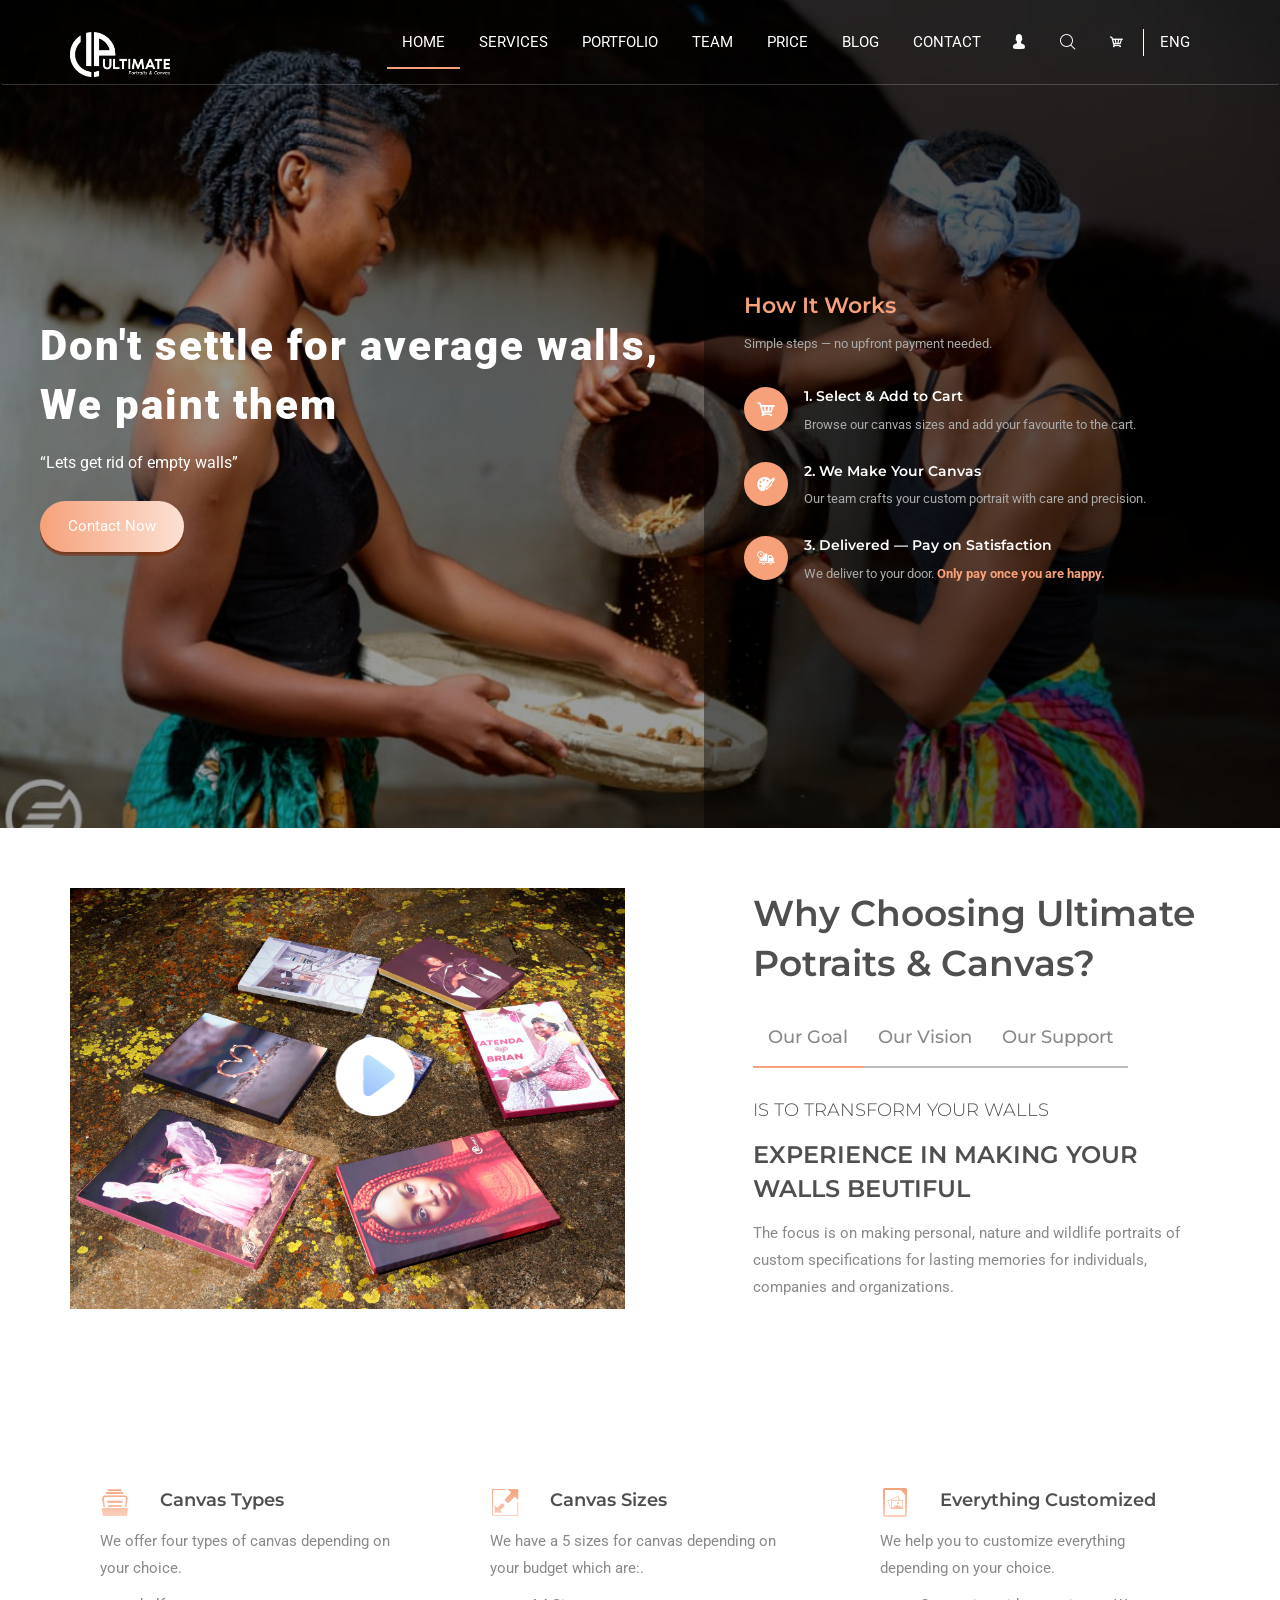
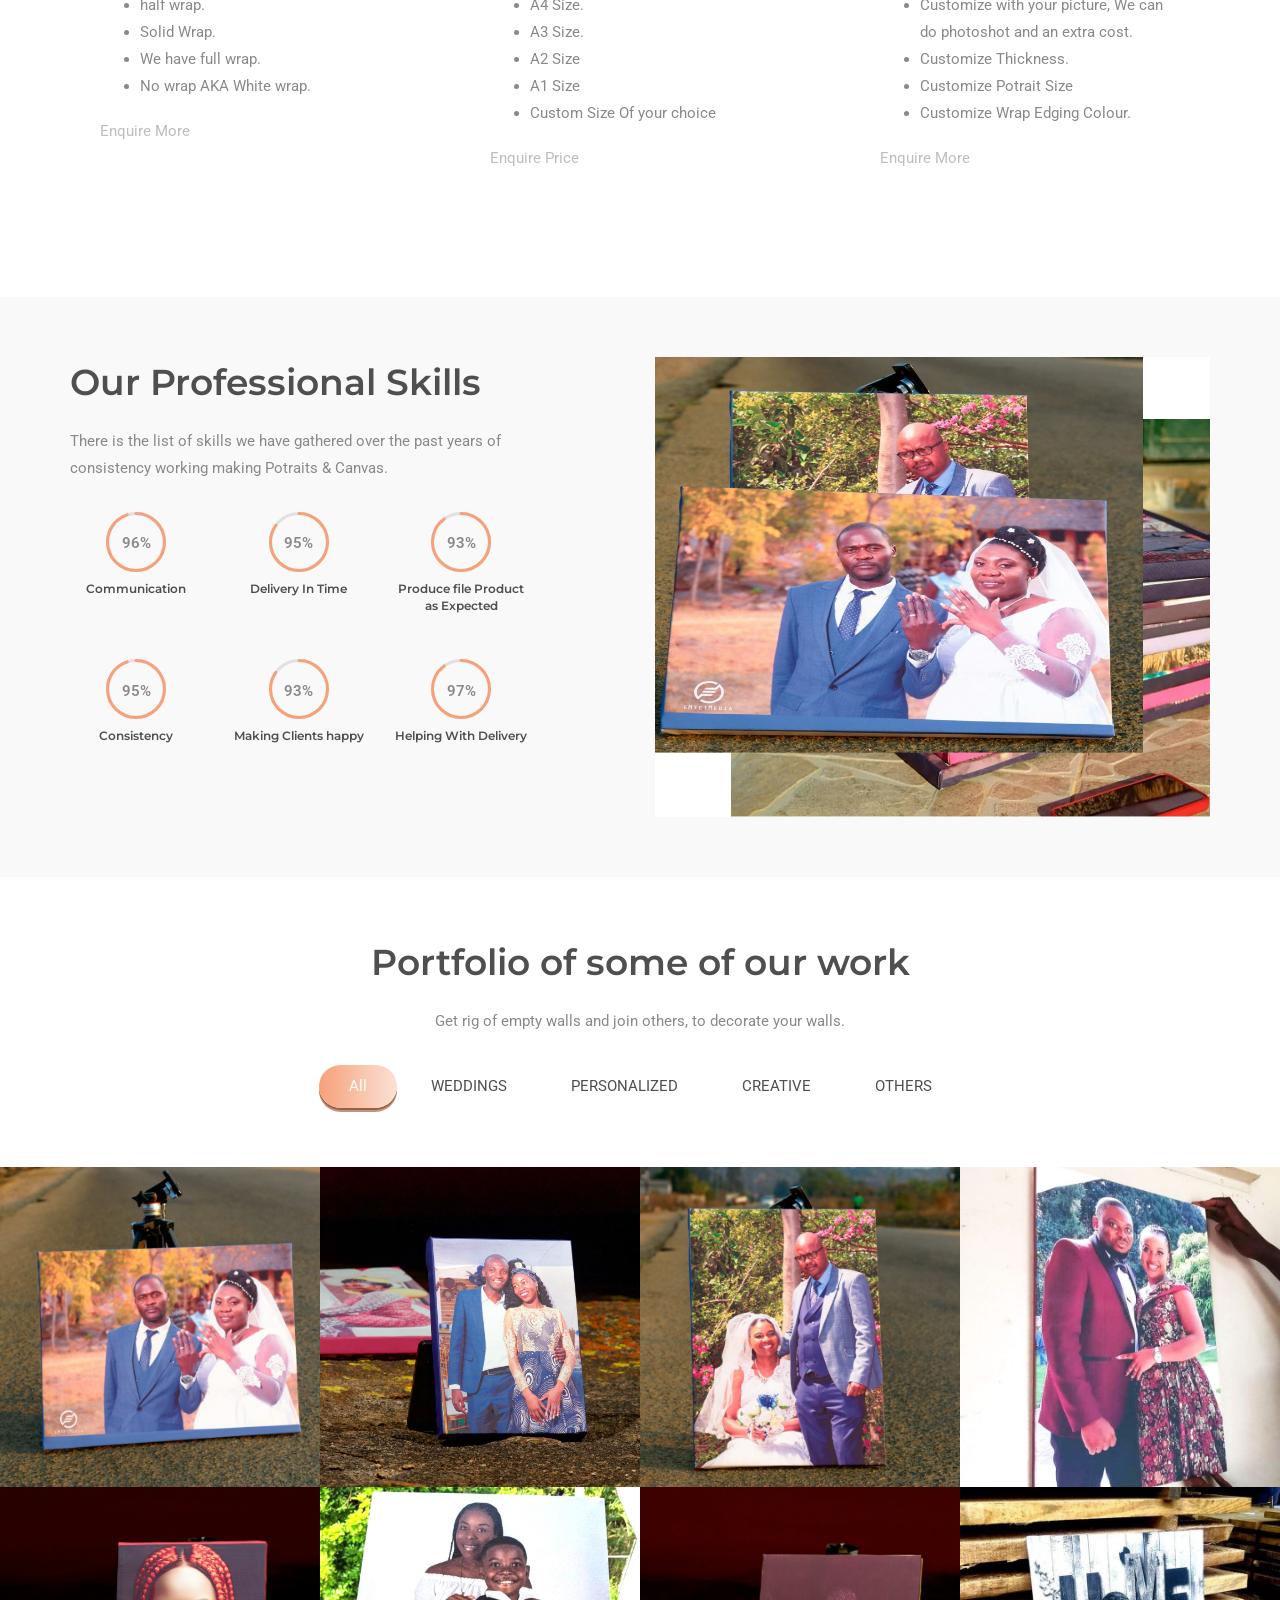
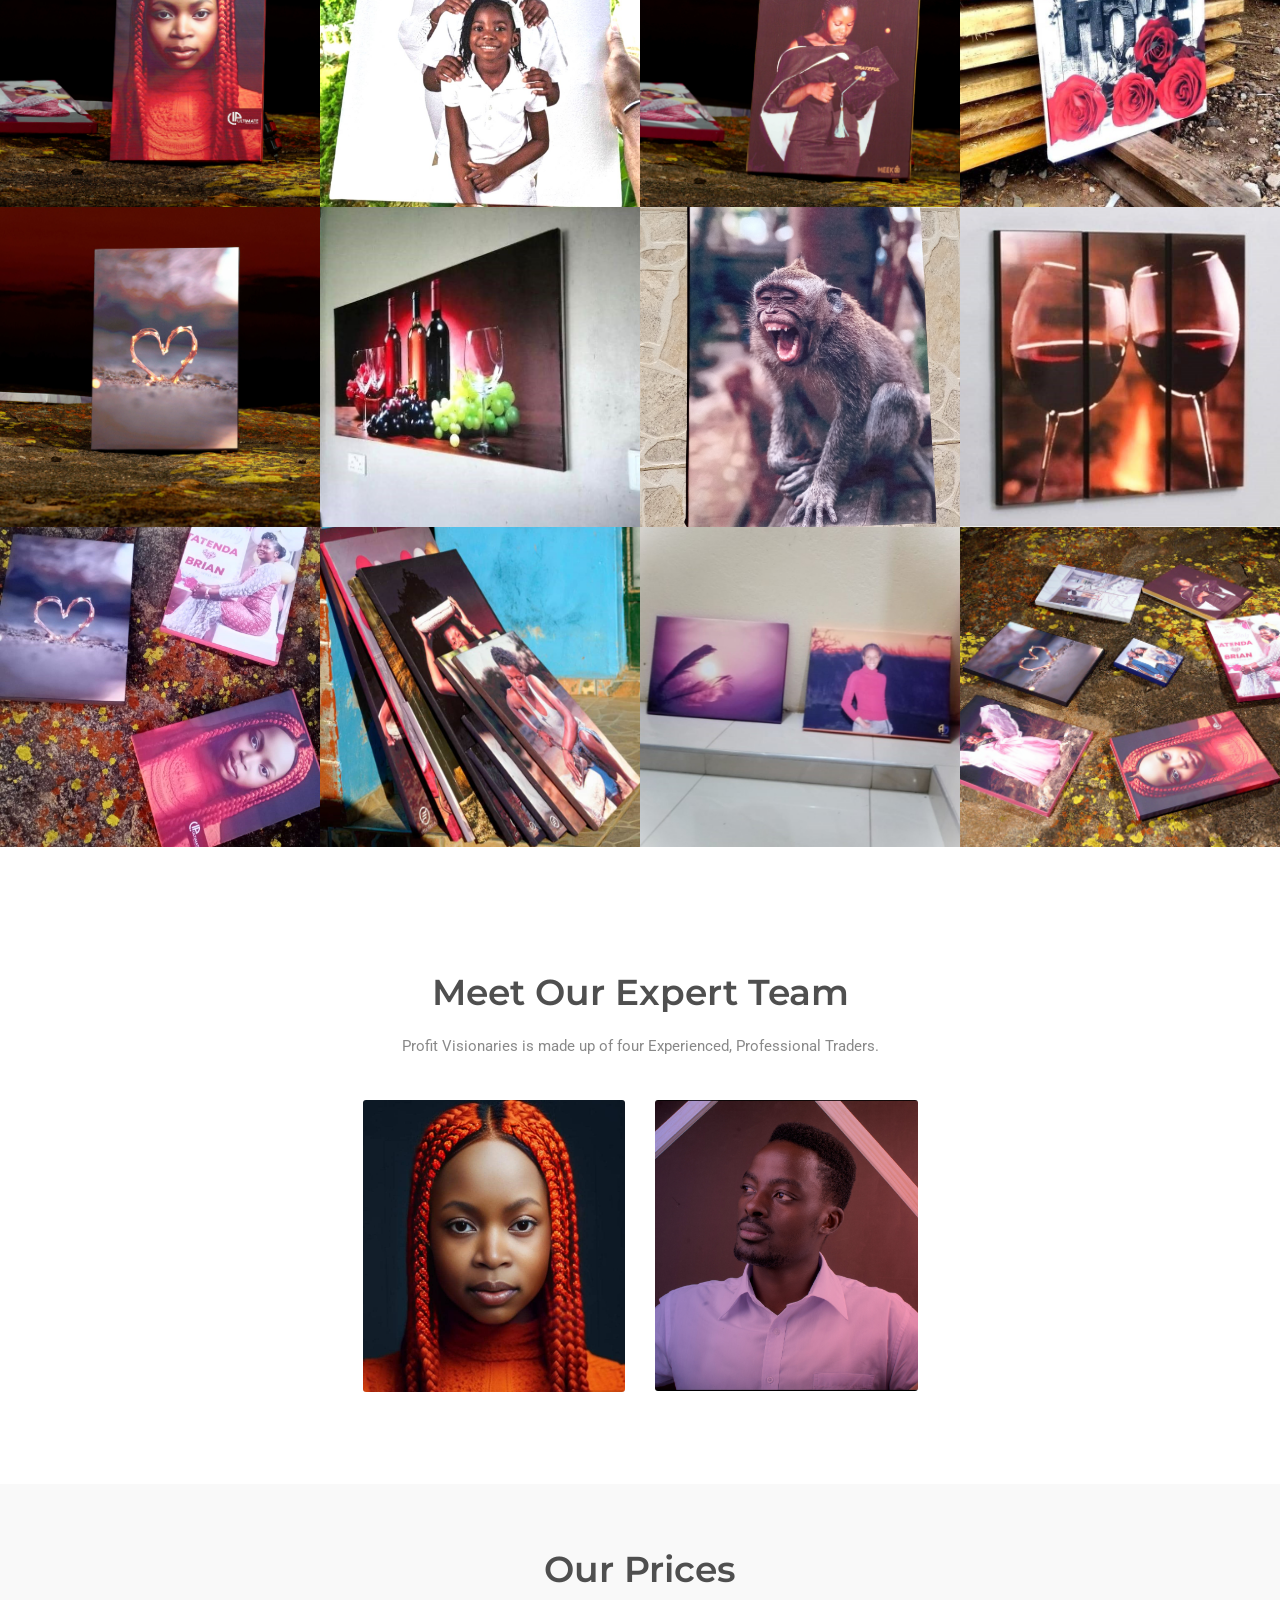
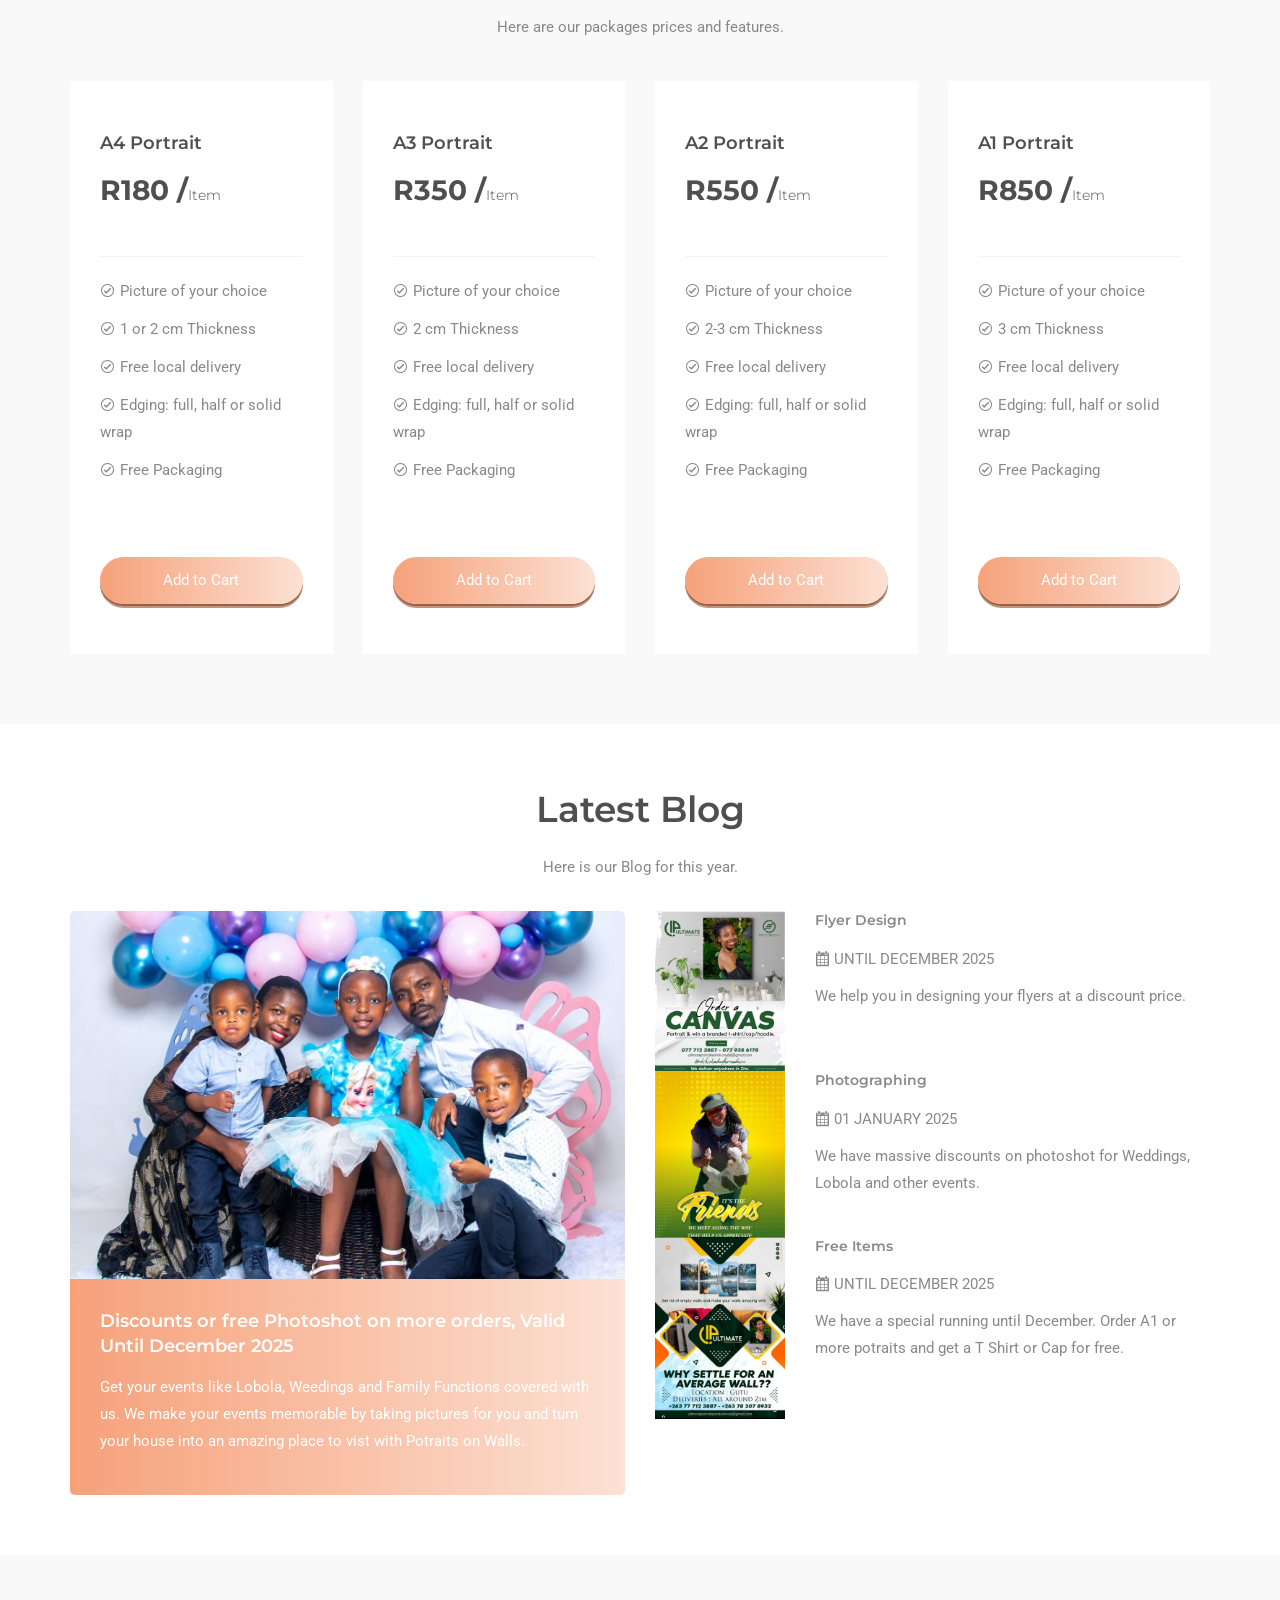
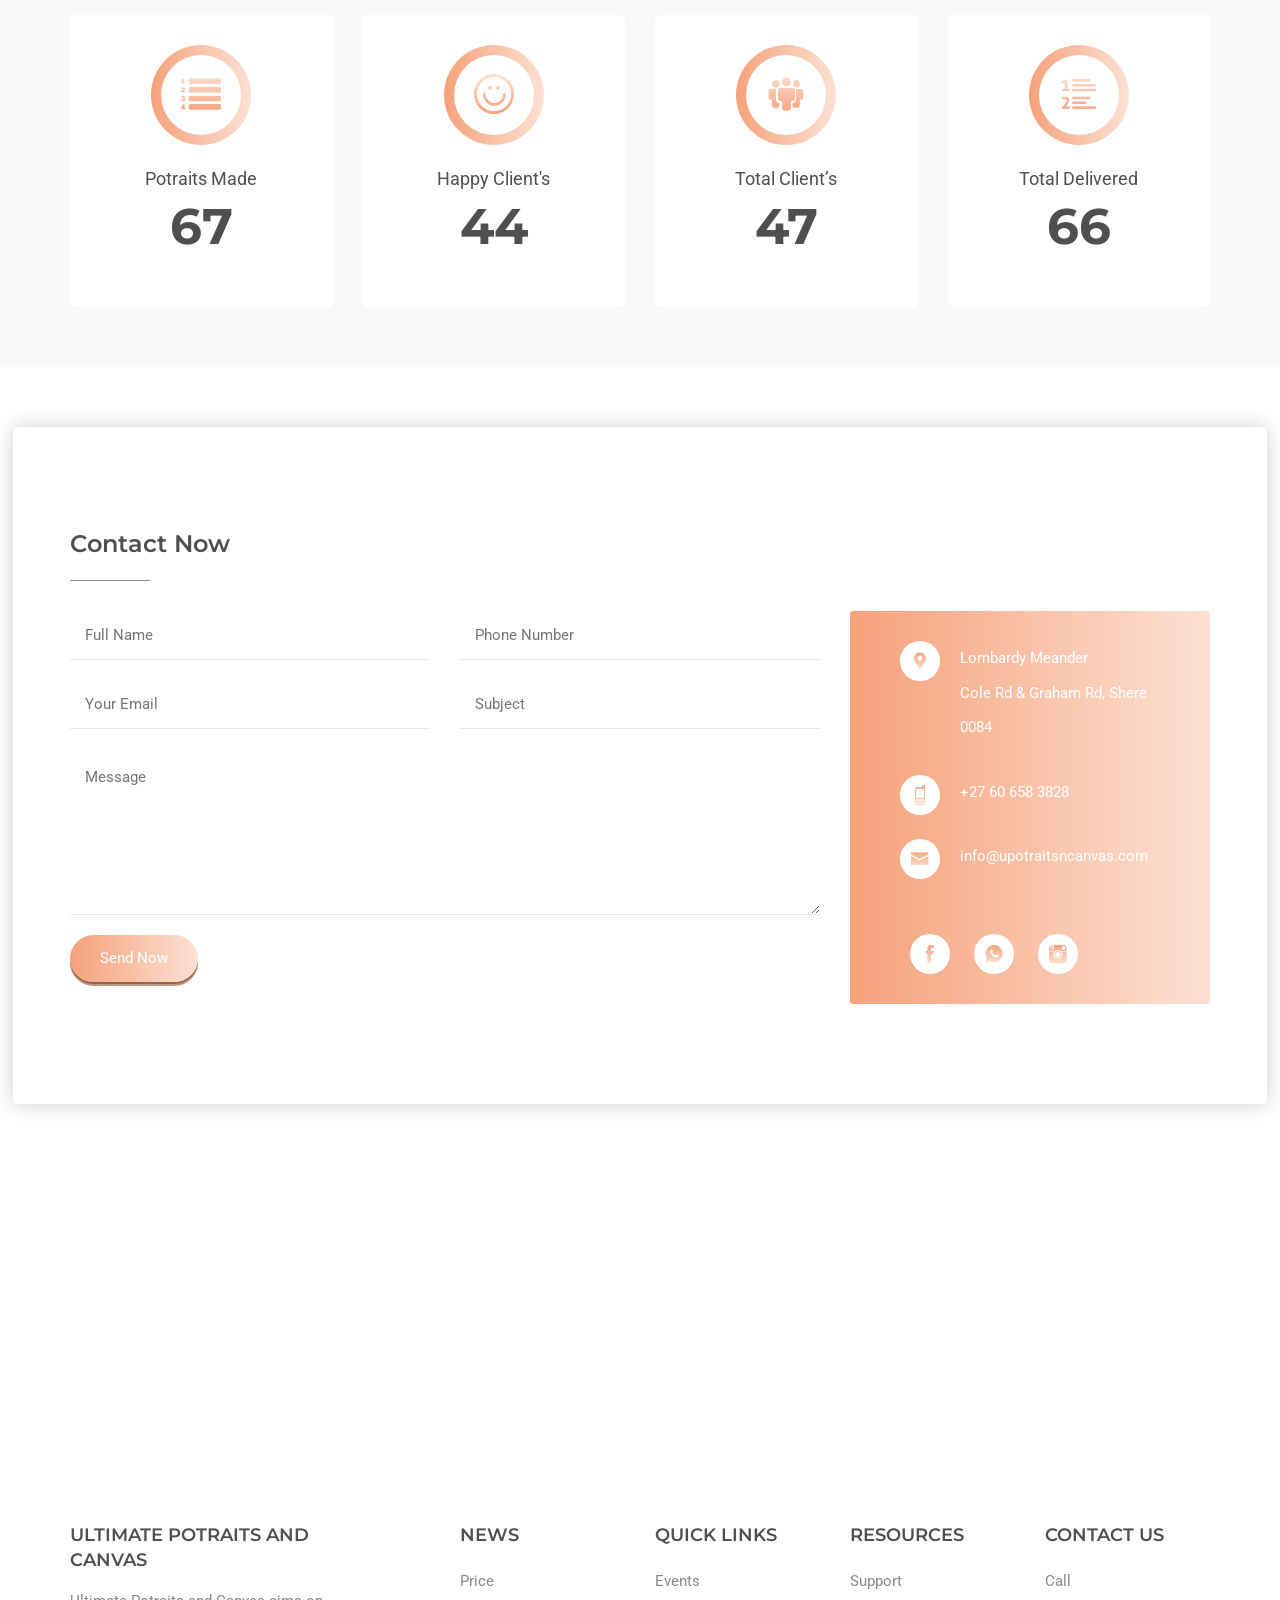
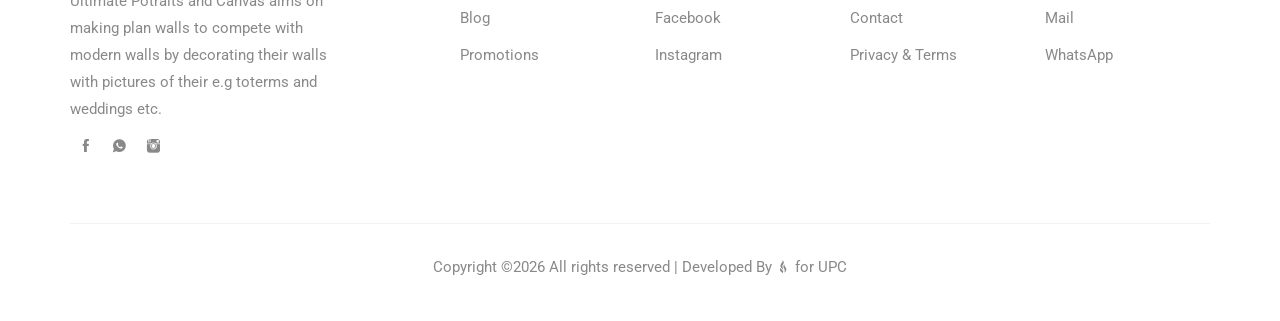
==== upc website/index.html @ cd4c1c20 "Add ZAR pricing, cart, Paystack checkout, How It Works, updated address/contact, T&Cs page, Vercel c" ====
<!--
	Template Name: Profit Visionary
	Description: This is html5 template
	Author: Bryne Kimocks
	Author URI: https://www.upotraitsncanvas.com
	Version: 1.0
-->


<!doctype html>
<html class="no-js" lang="zxx">

<head>
    <meta charset="utf-8">
    <meta name="author" content="John Doe">
    <meta name="description" content="">
    <meta name="keywords" content="HTML,CSS,XML,JavaScript">
    <meta http-equiv="x-ua-compatible" content="ie=edge">
    <meta name="viewport" content="width=device-width, initial-scale=1.0">
    <!-- Title -->
    <title>Ultimate Potraits & Canvas</title>
    <!-- Place favicon.ico in the root directory -->
    <link rel="apple-touch-icon" href="image/logoheader.png">
    <link rel="shortcut icon" href="image/logoheader.png" />
    <!-- Plugin-CSS -->
    <link rel="stylesheet" href="css/bootstrap.min.css">
    <link rel="stylesheet" href="css/owl.carousel.min.css">
    <link rel="stylesheet" href="css/icofont.css">
    <link rel="stylesheet" href="css/magnific-popup.css">
    <link rel="stylesheet" href="css/animate.css">
    <!-- Main-Stylesheets -->
    <link rel="stylesheet" href="css/normalize.css">
	
	<!--------------Importing css------------>
    
	<link rel="stylesheet" href="style1.css">
	<link rel="stylesheet" href="style2.css">
	<link rel="stylesheet" href="style3.css">
	<link rel="stylesheet" href="style4.css">
	<link rel="stylesheet" href="style5.css">
	<link rel="stylesheet" href="style6.css">
	<link rel="stylesheet" href="style7.css">
	<link rel="stylesheet" href="style8.css">
	<link rel="stylesheet" href="style9.css">
	<!--------------------------------------->

    <link rel="stylesheet" href="css/responsive.css">
    <script src="js/vendor/modernizr-2.8.3.min.js"></script>
    <script src="js/vendor/appear.js"></script>

</head>

<body data-spy="scroll" data-target=".mainmenu-area">
    <!--Preloader-->
    <div class="preloader">
        <div class="spinner"></div>
    </div>

    <!-- Mainmenu-Area -->
    <nav class="navbar mainmenu-area" data-spy="affix" data-offset-top="197">
        <div class="container">
            <div class="row">
                <div class="col-xs-12">
                    <div id="search-box" class="collapse">
                        <form action="myFunction()">	<!---action to be added-->
                            <input type="search" class="form-control" placeholder="What do you want to know about Us?">
                        </form>
                    </div>
                </div>
            </div>
            <div class="row">
                <div class="col-xs-12">
                    <div class="navbar-header smoth">
                        <button type="button" class="navbar-toggle" data-toggle="collapse" data-target="#mainmenu">
                            <span class="icon-bar"></span>
                            <span class="icon-bar"></span>
                            <span class="icon-bar"></span> 
                        </button>
                        <a class="navbar-brand" href="#home-area"><img src="image/upclogo2.png" width= "100" height= "1900" alt=""></a>
                    </div>
                    <div class="collapse navbar-collapse navbar-right" id="mainmenu">
                        <ul class="nav navbar-nav navbar-right help-menu">
                            <li><a href="whatsapp://send?phone=+27606583828&text=Hello, I want to enquire more about Canvas & Potraits"><i class="icofont icofont-user-alt-4"></i></a></li>
                            <li><a href="#search-box" data-toggle="collapse"><i class="icofont icofont-search-alt-2"></i></a></li>
                            <li><a href="#" id="cart-btn" onclick="toggleCart(); return false;" style="position:relative;"><i class="icofont icofont-cart"></i><span id="cart-count" style="position:absolute;top:-6px;right:-8px;background:#e74c3c;color:#fff;border-radius:50%;font-size:10px;width:16px;height:16px;display:none;align-items:center;justify-content:center;">0</span></a></li>
                            <li class="select-cuntry">
                                <select name="counter" id="counter">
                                    <option value="ENG">ENG</option>
                                    <option value="BEN">SHONA</option>
                                    
                                </select>
                            </li>
                        </ul>
                        <ul class="nav navbar-nav primary-menu">
                            <li class="active"><a href="#home-area">Home</a></li>
                            <li><a href="#service-area">Services</a></li>
                            <li><a href="#portfolio-area">Portfolio</a></li>
                            <li><a href="#team-area">Team</a></li>
                            <li><a href="#price-area">Price</a></li>
                            <li><a href="#blog-area">Blog</a></li>
                            <li><a href="#contact-area">Contact</a></li>
                        </ul>
                    </div>
                </div>
            </div>
        </div>
    </nav>
    <!-- Mainmenu-Area-/ -->


    <!-- Cart Sidebar -->
    <div id="cart-sidebar" style="display:none;position:fixed;top:0;right:0;width:340px;height:100%;background:#fff;z-index:9999;box-shadow:-4px 0 15px rgba(0,0,0,0.2);overflow-y:auto;padding:20px;">
        <div style="display:flex;justify-content:space-between;align-items:center;margin-bottom:20px;">
            <h4 style="margin:0;">Your Cart</h4>
            <button onclick="toggleCart()" style="background:none;border:none;font-size:20px;cursor:pointer;">&times;</button>
        </div>
        <div id="cart-items"></div>
        <div id="cart-total" style="margin-top:15px;font-weight:bold;font-size:16px;"></div>
        <div id="cart-checkout" style="margin-top:15px;display:none;">
            <div style="background:#fff8f0;border-left:3px solid #f6a17a;padding:10px 12px;margin-bottom:15px;font-size:12px;color:#555;">
                <i class="icofont icofont-delivery-time" style="color:#f6a17a;"></i>
                We make &amp; deliver your order. <strong>You only pay on delivery once satisfied.</strong>
            </div>
            <div id="cart-form">
                <input id="cf-name" type="text" placeholder="Full Name *" style="width:100%;padding:9px 12px;margin-bottom:8px;border:1px solid #ddd;border-radius:4px;font-size:13px;">
                <input id="cf-email" type="email" placeholder="Email Address *" style="width:100%;padding:9px 12px;margin-bottom:8px;border:1px solid #ddd;border-radius:4px;font-size:13px;">
                <input id="cf-phone" type="tel" placeholder="Phone Number *" style="width:100%;padding:9px 12px;margin-bottom:8px;border:1px solid #ddd;border-radius:4px;font-size:13px;">
                <input id="cf-address" type="text" placeholder="Delivery Address *" style="width:100%;padding:9px 12px;margin-bottom:12px;border:1px solid #ddd;border-radius:4px;font-size:13px;">
                <p style="font-size:11px;color:#aaa;margin-bottom:8px;">A <strong>R10 confirmation deposit</strong> is charged via card to secure your order. Remaining balance is paid on delivery.</p>
                <label style="font-size:11px;color:#555;display:flex;align-items:flex-start;gap:6px;margin-bottom:12px;cursor:pointer;">
                    <input type="checkbox" id="cf-terms" style="margin-top:3px;flex-shrink:0;">
                    I agree to the <a href="terms.html" target="_blank" style="color:#f6a17a;">Terms &amp; Conditions</a> and understand I pay the balance on delivery once satisfied.
                </label>
                <button onclick="paystackCheckout()" class="bttn bttn-primary" style="width:100%;text-align:center;">Confirm Order</button>
            </div>
        </div>
    </div>
    <!-- Paystack inline script -->
    <script src="https://js.paystack.co/v1/inline.js"></script>

    <!--Header-Area-->
    <header id="home-area" style="display:flex;flex-wrap:wrap;min-height:92vh;">
        <!-- Left: Hero -->
        <div class="overlay" style="flex:1 1 55%;background:url('image/bg2.jpg') no-repeat center center/cover;background-attachment:fixed;display:flex;align-items:center;padding:100px 40px 50px;">
            <div class="header-text">
                <h3 style="color:#ffffff;font-family:'Roboto',sans-serif;font-size:42px;font-weight:900;letter-spacing:2px;margin-bottom:15px;" class="wow fadeInUp">Don't settle for average walls, We paint them
                <span class="dot"></span><span class="dot"></span><span class="dot"></span></h3>
                <div class="wow fadeInUp" data-wow-delay="0.5s"><q style="color:#ffffff;font-size:16px;display:block;margin-bottom:25px;">Lets get rid of empty walls</q></div>
                <div class="wow fadeInUp" data-wow-delay="0.55s">
                    <a href="whatsapp://send?phone=+27606583828&text=Hello, Ultimate Potraits and Canvas, I would like to enquire more about Canvas Potraits.. " class="bttn bttn-primary" style="padding:12px 28px;font-size:15px;">Contact Now</a>
                </div>
            </div>
        </div>
        <!-- Right: How It Works -->
        <div id="how-it-works" style="flex:1 1 45%;background:url('image/bg2.jpg') no-repeat center center/cover;background-attachment:fixed;position:relative;display:flex;align-items:center;padding:100px 40px 50px;">
            <div style="position:absolute;inset:0;background:rgba(0,0,0,0.65);"></div>
            <div style="position:relative;z-index:1;width:100%;">
            <div style="width:100%;">
                <h3 style="color:#f6a17a;margin-bottom:8px;font-size:22px;">How It Works</h3>
                <p style="color:#aaa;margin-bottom:30px;font-size:13px;">Simple steps — no upfront payment needed.</p>
                <div style="display:flex;align-items:flex-start;margin-bottom:24px;">
                    <div style="min-width:44px;height:44px;border-radius:50%;background:#f6a17a;display:flex;align-items:center;justify-content:center;font-size:20px;color:#fff;margin-right:16px;"><i class="icofont icofont-cart"></i></div>
                    <div>
                        <h5 style="color:#fff;margin:0 0 4px;">1. Select &amp; Add to Cart</h5>
                        <p style="color:#aaa;margin:0;font-size:13px;">Browse our canvas sizes and add your favourite to the cart.</p>
                    </div>
                </div>
                <div style="display:flex;align-items:flex-start;margin-bottom:24px;">
                    <div style="min-width:44px;height:44px;border-radius:50%;background:#f6a17a;display:flex;align-items:center;justify-content:center;font-size:20px;color:#fff;margin-right:16px;"><i class="icofont icofont-paint"></i></div>
                    <div>
                        <h5 style="color:#fff;margin:0 0 4px;">2. We Make Your Canvas</h5>
                        <p style="color:#aaa;margin:0;font-size:13px;">Our team crafts your custom portrait with care and precision.</p>
                    </div>
                </div>
                <div style="display:flex;align-items:flex-start;">
                    <div style="min-width:44px;height:44px;border-radius:50%;background:#f6a17a;display:flex;align-items:center;justify-content:center;font-size:20px;color:#fff;margin-right:16px;"><i class="icofont icofont-delivery-time"></i></div>
                    <div>
                        <h5 style="color:#fff;margin:0 0 4px;">3. Delivered — Pay on Satisfaction</h5>
                        <p style="color:#aaa;margin:0;font-size:13px;">We deliver to your door. <strong style="color:#f6a17a;">Only pay once you are happy.</strong></p>
                    </div>
                </div>
            </div>
        </div>
    </header>
    <!--Header-Area-/-->

    <section class="section-padding gray-F">
        <div class="container">
            <div class="row">
                <div class="col-xs-12 col-sm-6">
                    <div class="video-box">
                        <img src="image/19.jpg" alt="" >
                        <a href="https://www.youtube.com/watch?v=VEj1ogbNWuY" class="video-bttn"><img src="image/video-button.png" alt=""></a>
                    </div>
                </div>

                <div class="col-xs-12 col-sm-6 col-md-5 col-md-offset-1 wow fadeInUp">
                    <div class="page-title">
                        <h2 class="title">Why Choosing Ultimate Potraits & Canvas?</h2>
                        <ul class="tabs-list">
                            <li class="active"><a data-toggle="pill" href="#our_mission">Our Goal</a></li>
                            <li><a data-toggle="pill" href="#our_vission">Our Vision</a></li>
                            <li><a data-toggle="pill" href="#our_support">Our Support</a></li>
                        </ul>
                    </div>
                    <div class="tab-content">
                        <div id="our_mission" class="tab-pane fade in active">
                            <h4 class="upper thing">IS TO TRANSFORM YOUR WALLS </h4>
                            <h3 class="upper">EXPERIENCE IN MAKING YOUR WALLS BEUTIFUL</h3>
                            <p>The focus is on making personal, nature and wildlife portraits of custom specifications for lasting memories for individuals, companies and organizations.</p>
                            <br />
                            <!--<a href="#" class="bttn bttn-sm bttn-primary">View More</a>-->
                        </div>
                        <div id="our_vission" class="tab-pane fade">
                            <h4 class="upper thing">ITS ALL ABOUT ART LIFE</h4>
                            <p>For our vision is transforming plan walls into modern walls at an affordable price.</p>
                            <br />
                            <a href="whatsapp://send?phone=+27606583828&text=Hello, Ultimate Potraits and Canvas, I would like to enquire more about Canvas Potraits.." class="bttn bttn-sm bttn-primary">Contact Us</a>
                        </div>
                        <div id="our_support" class="tab-pane fade">
                            <h4 class="upper thing">WE SUPPORT YOU IN:</h4>
                            <!--<h3 class="upper">EXPERIENCE IN TRADING AND CHART ANALYSIS</h3>
							<p>Life-time Membership:-->
                           <ul>
							  <li>Giving you nice pictures to use.</li>
							  <li>Delivery everywhere across Zimbabwe.</li>
							  <li>Communicating with delivery guy.</li>
                              <li>Wrap & making sure you receive your order in good condition.</li>
							</ul>
                            <br />
                            <a href="whatsapp://send?phone=+27606583828&text=Hello, Ultimate Potraits and Canvas, I would like to enquire more about Canvas Potraits.." class="bttn bttn-sm bttn-primary">Get Yours Today</a>
                        </div>
                    </div>
                </div>
            </div>
        </div>
    </section>

    <section class="section-padding" id="service-area">
        <div class="container">
            <div class="row">
                <div class="col-xs-12 col-sm-6 col-md-4">
                    <div class="feature-box wow fadeInUp" data-wow-delay="0.2s">
                        <div class="box-icon">
                            <i class="icofont icofont-files"></i>
                        </div>
                        <h4>Canvas Types</h4>
                        <p>We offer four types of canvas depending on your choice.</p>
						<ul>
							  <li>half wrap.</li>
							  <li>Solid Wrap.</li>
                              <li>We have full wrap.</li>
							  <li>No wrap AKA White wrap.</li>
							  
							</ul>
                        <a href="whatsapp://send?phone=+27606583828&text=Hello, Ultimate Potraits and Canvas, I would like to enquire about canvas types and examples.." class="read-more">Enquire More</a>
                    </div>
                </div>
                <div class="col-xs-12 col-sm-6 col-md-4">
                    <div class="feature-box wow fadeInUp" data-wow-delay="0.4s">
                        <div class="box-icon">
                            <i class="icofont icofont-resize"></i>
                        </div>
                        <h4>Canvas Sizes</h4>
                        <p>We have a 5 sizes for canvas depending on your budget which are:.</p>
						<ul>
							  <li>A4 Size.</li>
							  <li>A3 Size.</li>
							  <li>A2 Size</li>
							  <li>A1 Size</li>
                              <li>Custom Size Of your choice</li>
							  
							</ul>
                        <a href="whatsapp://send?phone=+27606583828&text=Hello, Ultimate Potraits and Canvas, I would like to enquire your prices for canvas.." class="read-more">Enquire Price</a>
                    </div>
                </div>
                <div class="col-xs-12 col-sm-6 col-md-4">
                    <div class="feature-box wow fadeInUp" data-wow-delay="0.6s">
                        <div class="box-icon">
                            <i class="icofont icofont-file-tiff"></i>
                        </div>
                        <h4>Everything Customized</h4>
                        <p>We help you to customize everything depending on your choice.</p>
						<ul>
							  <li>Customize with your picture, We can do photoshot and an extra cost.</li>
							  <li>Customize Thickness.</li>
							  <li>Customize Potrait Size</li>
							  <li>Customize Wrap Edging Colour.</li>
							  
							</ul>
                        <a href="whatsapp://send?phone=+27606583828&text=Hello, Ultimate Potraits and Canvas, I would like to enquire about everything customized.." class="read-more">Enquire More</a>
                    </div>
                </div>
            </div>
        </div>
    </section>


    <!-- Skill-Area -->
    <section class="section-padding gray-bg" id="skill-area">
        <div class="container">
            <div class="row">
                <div class="col-xs-12 col-sm-6 col-md-5">
                    <div class="page-title">
                        <h2 class="title wow fadeInUp">Our Professional Skills</h2>
                        <div class="wow fadeInUp">
                            <p>There is the list of skills we have gathered over the past years of consistency working making Potraits & Canvas.</p>
                        </div>
                    </div>
                    <div class="skills skills1 row">
                        <!-- main skill No. 1 -->
                        <div class="skill col-md-4 col-xs-6 wow fadeInUp" data-wow-delay="0.2s">
                            <div class="chart chart1 center" data-percent="95">
                                <span class="counter">96</span>
                            </div>
                            <h6>Communication</h6>
                        </div>
                        <!-- main skill No. 2 -->
                        <div class="skill col-md-4 col-xs-6 wow fadeInUp" data-wow-delay="0.4s">
                            <div class="chart chart1 center" data-percent="85">
                                <span class="counter">95</span>
                            </div>
                            <h6>Delivery In Time</h6>
                        </div>
                        <!-- main skill No. 3 -->
                        <div class="skill col-md-4 col-xs-6 wow fadeInUp" data-wow-delay="0.6s">
                            <div class="chart chart1 center" data-percent="90">
                                <span class="counter">93</span>
                            </div>
                            <h6>Produce file Product as Expected</h6>
                        </div>
                        <!-- main skill No. 4 -->
                        <div class="skill col-md-4 col-xs-6 wow fadeInUp" data-wow-delay="1.2s">
                            <div class="chart chart1 center" data-percent="95">
                                <span class="counter">95</span>
                            </div>
                            <h6>Consistency</h6>
                        </div>
                        <!-- main skill No. 4 -->
                        <div class="skill col-md-4 col-xs-6 wow fadeInUp" data-wow-delay="1s">
                            <div class="chart chart1 center" data-percent="85">
                                <span class="counter">93</span>
                            </div>
                            <h6>Making Clients happy</h6>
                        </div>
                        <!-- main skill No. 4 -->
                        <div class="skill col-md-4 col-xs-6 wow fadeInUp" data-wow-delay="0.8s">
                            <div class="chart chart1 center" data-percent="90">
                                <span class="counter">97</span>
                            </div>
                            <h6>Helping With Delivery</h6>
                        </div>
                    </div>
                </div>
                <div class="col-xs-12 col-sm-6 col-md-offset-1">
                    <img src="image/skill2.jpg" alt=""> 
                </div>
            </div>
        </div>
    </section>
    <!-- Skill-Area / -->

    <!-- Portfolio-Area -->
    <section class="section-padding" id="portfolio-area">
        <div class="container-fluid">
            <div class="row">
                <div class="col-xs-12 col-sm-8 col-sm-offset-2 col-md-6 col-md-offset-3">
                    <div class="page-title text-center">
                        <h2 class="title">Portfolio of some of our work</h2>
                        <p>Get rig of empty walls and join others, to decorate your walls.</p>
                    </div>
                </div>
            </div>
            <div class="row">
                <div class="col-xs-12">
                    <!-- Mixitup controls -->
                    <ul class="filter-controls text-center">
                        <li class="active filter" data-filter="all">All</li>
                        <li class="active filter" data-filter=".wedding">WEDDINGS</li>
                        <li class="filter" data-filter=".personalized">PERSONALIZED</li>
                        <li class="filter" data-filter=".creative">CREATIVE</li>
						<li class="filter" data-filter=".others">OTHERS</li>
 
                    </ul>
                </div>
            </div>
            <div class="row" id="filtering">
                <div class="col-xs-6 col-sm-4 col-md-3 mix wedding others">
                    <div class="filter-box">
                        <div class="filter-image">
                            <img src="image/16b.jpg" alt="" width="500" height="500">
                        </div>
                        <div class="filter-hover">
                            <h5>make it memorable</h5>
                            <a href="image/16b.jpg" width="500" height="500" class="filter-popup" data-effect="mfp-zoom-in"></a>
                        </div>
                    </div>
                </div>
                <div class="col-xs-6 col-sm-4 col-md-3 mix wedding others">
                    <div class="filter-box">
                        <div class="filter-image">
                            <img src="image/15c.jpg" alt="" width="500" height="500">
                        </div>
                        <div class="filter-hover">
                            <h5>enquire to get yours today</h5>
                            <a href="image/15c.jpg" width="500" height="500" class="filter-popup" data-effect="mfp-zoom-in"></a>
                        </div>
                    </div>
                </div>
                <div class="col-xs-6 col-sm-4 col-md-3 mix wedding personalized">
                    <div class="filter-box">
                        <div class="filter-image">
                            <img src="image/13b.jpg" alt="" width="500" height="500">
                        </div>
                        <div class="filter-hover">
                            <h5>lets paint your home</h5>
                            <a href="image/13b.jpg" width="500" height="500" class="filter-popup" data-effect="mfp-zoom-in"></a>
                        </div>
                    </div>
                </div>
                <div class="col-xs-6 col-sm-4 col-md-3 mix wedding ">
                    <div class="filter-box">
                        <div class="filter-image">
                            <img src="image/5b.jpg" alt="" width="500" height="500">
                        </div>
                        <div class="filter-hover">
                            <h5>get rigd of empty walls</h5>
                            <a href="image/5b.jpg" width="500" height="500" class="filter-popup" data-effect="mfp-zoom-in"></a>
                        </div>
                    </div>
                </div>
                <!--Personalized-->
                <div class="col-xs-6 col-sm-4 col-md-3 mix personalized">
                    <div class="filter-box">
                        <div class="filter-image">
                            <img src="image/18b.jpg" alt="">
                        </div>
                        <div class="filter-hover">
                            <h5>surprise your lovers on their birthdays</h5>
                            <a href="image/18b.jpg" class="filter-popup" data-effect="mfp-zoom-in"></a>
                        </div>
                    </div>
                </div>
                <div class="col-xs-6 col-sm-4 col-md-3 mix personalized others">
                    <div class="filter-box">
                        <div class="filter-image">
                            <img src="image/x3b.jpg" alt="">
                        </div>
                        <div class="filter-hover">
                            <h5>family</h5>
                            <a href="image/x3b.jpg" class="filter-popup" data-effect="mfp-zoom-in"></a>
                        </div>
                    </div>
                </div>
                <div class="col-xs-6 col-sm-4 col-md-3 mix personalized">
                    <div class="filter-box">
                        <div class="filter-image">
                            <img src="image/17b.jpg" alt="">
                        </div>
                        <div class="filter-hover">
                            <h5>make your graduation memorable</h5>
                            <a href="image/17b.jpg" class="filter-popup" data-effect="mfp-zoom-in"></a>
                        </div>
                    </div>
                </div>
                <!--Creative-->
                <div class="col-xs-6 col-sm-4 col-md-3 mix creative photography">
                    <div class="filter-box">
                        <div class="filter-image">
                            <img src="image/8.jpg" alt="">
                        </div>
                        <div class="filter-hover">
                            <h5>Home</h5>
                            <a href="image/8.jpg" class="filter-popup" data-effect="mfp-zoom-in"></a>
                        </div>
                    </div>
                </div>
                <div class="col-xs-6 col-sm-4 col-md-3 mix creative developing">
                    <div class="filter-box">
                        <div class="filter-image">
                            <img src="image/14.jpg" alt="">
                        </div>
                        <div class="filter-hover">
                            <h5>Love</h5>
                            <a href="image/14.jpg" class="filter-popup" data-effect="mfp-zoom-in"></a>
                        </div>
                    </div>
                </div>
                <div class="col-xs-6 col-sm-4 col-md-3 mix creative developing">
                    <div class="filter-box">
                        <div class="filter-image">
                            <img src="image/9.jpg" alt="">
                        </div>
                        <div class="filter-hover">
                            <h5>we paid your walls wine</h5>
                            <a href="image/9.jpg" class="filter-popup" data-effect="mfp-zoom-in"></a>
                        </div>
                    </div>
                </div>
                <div class="col-xs-6 col-sm-4 col-md-3 mix creative developing">
                    <div class="filter-box">
                        <div class="filter-image">
                            <img src="image/10b.jpg" alt="">
                        </div>
                        <div class="filter-hover">
                            <h5>get your tottem in your home</h5>
                            <a href="image/10b.jpg" class="filter-popup" data-effect="mfp-zoom-in"></a>
                        </div>
                    </div>
                </div>

                <!--Others-->
                <div class="col-xs-6 col-sm-4 col-md-3 mix others">
                    <div class="filter-box">
                        <div class="filter-image">
                            <img src="image/7.jpg" alt="">
                        </div>
                        <div class="filter-hover">
                            <h5>art on your walls</h5>
                            <a href="image/7.jpg" class="filter-popup" data-effect="mfp-zoom-in"></a>
                        </div>
                    </div>
                </div>

                <div class="col-xs-6 col-sm-4 col-md-3 mix others">
                    <div class="filter-box">
                        <div class="filter-image">
                            <img src="image/1.jpg" alt="">
                        </div>
                        <div class="filter-hover">
                            <h5>some of our work</h5>
                            <a href="image/1.jpg" class="filter-popup" data-effect="mfp-zoom-in"></a>
                        </div>
                    </div>
                </div>

                <div class="col-xs-6 col-sm-4 col-md-3 mix others">
                    <div class="filter-box">
                        <div class="filter-image">
                            <img src="image/11.jpg" alt="">
                        </div>
                        <div class="filter-hover">
                            <h5>collection</h5>
                            <a href="image/11.jpg" class="filter-popup" data-effect="mfp-zoom-in"></a>
                        </div>
                    </div>
                </div> 
                <div class="col-xs-6 col-sm-4 col-md-3 mix others">
                    <div class="filter-box">
                        <div class="filter-image">
                            <img src="image/x1.jpg" alt="">
                        </div>
                        <div class="filter-hover">
                            <h5>Happy client recieved her canvas</h5>
                            <a href="image/x1.jpg" class="filter-popup" data-effect="mfp-zoom-in"></a>
                        </div>
                    </div>
                </div>    
                <div class="col-xs-6 col-sm-4 col-md-3 mix others">
                    <div class="filter-box">
                        <div class="filter-image">
                            <img src="image/19d.jpg" alt="">
                        </div>
                        <div class="filter-hover">
                            <h5>order yours today</h5>
                            <a href="image/19d.jpg" class="filter-popup" data-effect="mfp-zoom-in"></a>
                        </div>
                    </div>
                </div>                            
            </div>
        </div>
    </section>
    <!-- Portfolio-Area / -->

    <!-- Team-Area -->
    <section class="section-padding" id="team-area">
        <div class="container">
            <div class="row">
                <div class="col-xs-12 col-sm-8 col-sm-offset-2 col-md-6 col-md-offset-3">
                    <div class="text-center">
                        <h2 class="title">Meet Our Expert Team </h2>
                        <p>Profit Visionaries is made up of four Experienced, Professional Traders.</p>
                    </div>
                </div>
            </div>
            <div class="row">
                <div class="col-xs-6 col-sm-4 col-md-3">
                    <div class="team-box wow fadeInUp" data-wow-delay="0.2s">
                        <div class="team-image">
                            <img src="image/white.jpg" alt="">
                        </div>

                    </div>
                </div>
                <div class="col-xs-6 col-sm-4 col-md-3">
                    <div class="team-box wow fadeInUp" data-wow-delay="0.4s">
                        <div class="team-image">
                            <img src="image/12c.jpg" alt="">
                        </div>
                        <div class="team-hover">
                            <h5 class="t_title">Chiccoe</h5>
                            <span class="t_sub_title">Director</span>
                            <div class='bar_group' data-max="100">
                                <div class=" bar_group__bar thick elastic" data-value="94" data-tooltip="true" data-label="Communication" data-show-values="true" data-unit="%"></div>
                            </div>
                            <div class='bar_group' data-max="100">
                                <div class=" bar_group__bar thick elastic" data-value="92" data-tooltip="true" data-label="Creativity Skills" data-show-values="true" data-unit="%"></div>
                            </div>
                            <div class='bar_group' data-max="100">
                                <div class=" bar_group__bar thick elastic" data-value="90" data-tooltip="true" data-label="Marketing" data-show-values="true" data-unit="%"></div>
                            </div>
                            <div class="team-social-menu">
                                <a href="https://www.facebook.com/profile.php?id=100092993230511"><i class="icofont icofont-social-facebook"></i></a>
                                <a href="https://wa.me/c/27606583828"><i class="icofont icofont-social-whatsapp"></i></a>
                                <a href="https://instagram.com/ultimate_potraits_and_canvas?igshid=NzZhOTFlYzFmZQ=="><i class="icofont icofont-social-instagram"></i></a>
                            </div>
                        </div>
                    </div>
                </div>
               <div class="col-xs-6 col-sm-4 col-md-3">
                    <div class="team-box wow fadeInUp" data-wow-delay="0.6s">
                        <div class="team-image">
                            <img src="image/brian20.jpg" alt="">
                        </div>
                        <div class="team-hover">
                            <h5 class="t_title">Brian</h5>
                            <span class="t_sub_title">Manager</span>
                            <div class='bar_group' data-max="100">
                                <div class=" bar_group__bar thick elastic" data-value="94" data-tooltip="true" data-label="Photoshot" data-show-values="true" data-unit="%"></div>
                            </div>
                            <div class='bar_group' data-max="100">
                                <div class=" bar_group__bar thick elastic" data-value="92" data-tooltip="true" data-label="Editing" data-show-values="true" data-unit="%"></div>
                            </div>
                            <div class='bar_group' data-max="100">
                                <div class=" bar_group__bar thick elastic" data-value="90" data-tooltip="true" data-label="Creativity Skills" data-show-values="true" data-unit="%"></div>
                            </div>
                            <div class="team-social-menu">
                                <a href="https://www.facebook.com/profile.php?id=100092993230511"><i class="icofont icofont-social-facebook"></i></a>
                                <a href="https://wa.me/c/27606583828"><i class="icofont icofont-social-whatsapp"></i></a>
                                <a href="https://instagram.com/ultimate_potraits_and_canvas?igshid=NzZhOTFlYzFmZQ=="><i class="icofont icofont-social-instagram"></i></a>
                            </div>
                        </div>
                    </div>
                </div>
                <div class="col-xs-6 col-sm-4 col-md-3">
                    <div class="team-box wow fadeInUp" data-wow-delay="0.8s">
                        <div class="team-image">
                            <img src="image/white.jpg" alt="">
                        </div>
                    </div>
                </div> 
            </div>
        </div>
    </section>
    <!-- Team-Area / -->

    <!-- Price-Area -->
    <section class="section-padding gray-bg" id="price-area">
        <div class="container">
            <div class="row">
                <div class="col-xs-12 col-sm-8 col-sm-offset-2">
                    <div class="page-title text-center">
                        <h2 class="title">Our Prices</h2>
                        <p>Here are our packages prices and features.</p>
                    </div>
                </div>
            </div>
            <div class="row">
                <div class="col-xs-6 col-md-3 wow fadeInLeft" data-wow-delay="0.1s">
                    <div class="price-box">
                        <h4>A4 Portrait</h4>
                        <h3 class="amount">R180 /<span>Item</span></h3>
                        <ul class="price-list">
                            <li>Picture of your choice</li>
                            <li>1 or 2 cm Thickness</li>
                            <li>Free local delivery</li>
                            <li>Edging: full, half or solid wrap</li>
                            <li>Free Packaging</li>
                        </ul>
                        <button onclick="addToCart('A4 Portrait', 180)" class="bttn bttn-sm bttn-primary" style="margin-top:8px;width:100%;">Add to Cart</button>
                    </div>
                </div>
                <div class="col-xs-6 col-md-3 wow fadeInLeft" data-wow-delay="0.2s">
                    <div class="price-box active">
                        <h4>A3 Portrait</h4>
                        <h3 class="amount">R350 /<span>Item</span></h3>
                        <ul class="price-list">
                            <li>Picture of your choice</li>
                            <li>2 cm Thickness</li>
                            <li>Free local delivery</li>
                            <li>Edging: full, half or solid wrap</li>
                            <li>Free Packaging</li>
                        </ul>
                        <button onclick="addToCart('A3 Portrait', 350)" class="bttn bttn-sm bttn-primary" style="margin-top:8px;width:100%;">Add to Cart</button>
                    </div>
                </div>
                <div class="col-xs-6 col-md-3 wow fadeInLeft" data-wow-delay="0.3s">
                    <div class="price-box">
                        <h4>A2 Portrait</h4>
                        <h3 class="amount">R550 /<span>Item</span></h3>
                        <ul class="price-list">
                            <li>Picture of your choice</li>
                            <li>2-3 cm Thickness</li>
                            <li>Free local delivery</li>
                            <li>Edging: full, half or solid wrap</li>
                            <li>Free Packaging</li>
                        </ul>
                        <button onclick="addToCart('A2 Portrait', 550)" class="bttn bttn-sm bttn-primary" style="margin-top:8px;width:100%;">Add to Cart</button>
                    </div>
                </div>
                <div class="col-xs-6 col-md-3 wow fadeInLeft" data-wow-delay="0.4s">
                    <div class="price-box">
                        <h4>A1 Portrait</h4>
                        <h3 class="amount">R850 /<span>Item</span></h3>
                        <ul class="price-list">
                            <li>Picture of your choice</li>
                            <li>3 cm Thickness</li>
                            <li>Free local delivery</li>
                            <li>Edging: full, half or solid wrap</li>
                            <li>Free Packaging</li>
                        </ul>
                        <button onclick="addToCart('A1 Portrait', 850)" class="bttn bttn-sm bttn-primary" style="margin-top:8px;width:100%;">Add to Cart</button>
                    </div>
                </div>
            </div>
        </div>
    </section>
    <!-- Price-Area -->


    <!-- Blog-area -->
    <section class="section-padding" id="blog-area">
        <div class="container">
            <div class="row">
                <div class="col-xs-12 col-sm-8 col-sm-offset-2 col-md-6 col-md-offset-3">
                    <div class="page-title text-center">
                        <h2 class="title">Latest Blog</h2>
                        <p>Here is our Blog for this year.</p>
                    </div>
                </div>
            </div>
            <div class="row">
                <div class="col-xs-12 col-md-6 wow fadeInUp">
                    <div class="blog-box">
                        <div class="blog-image">
                            <img src="image/29.jpg" alt="">
                        </div>
                        <div class="blog-details">
                            <h4><a href="whatsapp://send?phone=+27606583828&text=Hello, Ultimate Potraits and Canvas, I have an event soon and I would like to enquire how best can you make it to be memorable for me? ..">Discounts or free Photoshot on more orders, Valid Until December 2025</a></h4>
                            <p>Get your events like Lobola, Weedings and Family Functions covered with us. We make your events memorable by taking pictures for you and turn your house into an amazing place to vist with Potraits on Walls.</p>
                        </div>
                    </div>
                </div>
                <div class="col-xs-12 col-md-6">
                    <div class="blog-lists">
                        <div class="blog-list wow fadeInUp" data-wow-delay="0.2s">
                            <div class="blog-list-image">
                                <img src="image/25.jpg" alt="">
                            </div>
                            <h5><a href="whatsapp://send?phone=+27606583828&text=Hello, Ultimate Potraits and Canvas, I have an event soon and I would like to enquire how best can you make it to be memorable for me? ">Flyer Design</a></h5>
                            <div class="blog-list-meta"> <i class="icofont icofont-ui-calendar"></i> UNTIL DECEMBER 2025</div>
                            <p>We help you in designing your flyers at a discount price.</p>
								
                        </div>
                        <div class="blog-list wow fadeInUp" data-wow-delay="0.4s">
                            <div class="blog-list-image">
                                <img src="image/28.jpg" alt="">
                            </div>
                            <h5><a href="whatsapp://send?phone=+27606583828&text=Hello, Ultimate Potraits and Canvas, I want to place an order, tell me more?">Photographing</a></h5>
                            <div class="blog-list-meta"> <i class="icofont icofont-ui-calendar"></i> 01 JANUARY 2025</div>
                            <p>We have massive discounts on photoshot for Weddings, Lobola and other events.</p>
                        </div>
                        <div class="blog-list wow fadeInUp" data-wow-delay="0.6s">
                            <div class="blog-list-image">
                                <img src="image/26.jpg" alt="">
                            </div>
                            <h5><a href="whatsapp://send?phone=+27606583828&text=Hello, Ultimate Potraits and Canvas, I want to place an order, tell me more?">Free Items</a></h5>
                            <div class="blog-list-meta"> <i class="icofont icofont-ui-calendar"></i> UNTIL DECEMBER 2025</div>
                            <p>We have a special running until December. Order A1 or more potraits and get a T Shirt or Cap for free.</p>
                        </div>
                    </div>
                </div>
            </div>
        </div>
    </section>
    <!-- Blog-area / -->

    <section class="section-padding gray-bg">
        <div class="container">
            <div class="row counters">
                <div class="col-xs-6 col-sm-6 col-md-3">
                    <div class="count-box wow fadeInUp" data-wow-delay="0.2s">
                        <div class="count-icon">
                            <i class="icofont icofont-listing-number"></i>
                        </div>
                        <span class="count_title">Potraits Made</span>
                        <h2 class="count">120</h2>
                    </div>
                </div>
                <div class="col-xs-6 col-sm-6 col-md-3">
                    <div class="count-box wow fadeInUp" data-wow-delay="0.4s">
                        <div class="count-icon">
                            <i class="icofont icofont-emo-simple-smile"></i>
                        </div>
                        <span class="count_title">Happy Client's</span>
                        <h2  class="count">80</h2>
                    </div>
                </div>
                <div class="col-xs-6 col-sm-6 col-md-3">
                    <div class="count-box wow fadeInUp" data-wow-delay="0.6s">
                        <div class="count-icon">
                            <i class="icofont icofont-people"></i>
                        </div>
                        <span class="count_title">Total Client’s</span>
                        <h2 class="count">85</h2>
                </div>
				</div>
                <div class="col-xs-6 col-sm-6 col-md-3">
                    <div class="count-box wow fadeInUp" data-wow-delay="0.8s">
                        <div class="count-icon">
                            <i class="icofont icofont-numbered"></i>
                        </div>
                        <span class="count_title">Total Delivered</span>
                        <h2 class="count">118</h2>
                    </div>
                </div>
            </div>
        </div>
    </section>

    <!-- Contact-Area -->
    <section class="section-padding" id="contact-area">
        <div class="contact-area">
            <div class="container">
                <div class="row">
                    <div class="col-xs-12">
                        <div class="page-title">
                            <h3 class="bar-title">Contact Now</h3>
                        </div>
                    </div>
                </div>
                <div class="row">
                    <div class="col-xs-12 col-md-8">
                        <div class="contact-form">
                            <form action="process.php" id="contact-form" method="post">
                                <div class="form-double">
                                    <input type="text" id="form-name" name="form-name" placeholder="Full Name" required="required">
                                    <input type="number" placeholder="Phone Number">
                                </div>
                                <div class="form-double">
                                    <input type="email" name="form-email" name="email" id="form-email" placeholder="Your Email" required="required">
                                    <input type="text" name="form-subject" id="form-subject" placeholder="Subject" required="required">
                                </div>
                                <textarea name="form-message" id="message" id="form-message" rows="5" required="required" placeholder="Message"></textarea>
                                <button class="bttn bttn-primary">Send Now</button>
                            </form>
                        </div>
                    </div>
                    <div class="col-xs-12 col-md-4">
                        <div class="contact-info">
                            <ul class="info">
                                <li>
                                    <span class="info-icon">
                                        <a href="https://maps.app.goo.gl/irQJ3KnpLp9dwoVn9"><i class="icofont icofont-social-google-map"></i></a>
                                    </span> Lombardy Meander<br /> Cole Rd &amp; Graham Rd, Shere<br />0084
                                </li>
                                <li>
                                    <span  class="info-icon">
                                       <a href="tel:+27606583828"> <i class="icofont icofont-ui-cell-phone"></i></a>
										
                                    </span>+27 60 658 3828
                                </li>
                                <li>
                                    <span class="info-icon">
                                        <a href="mailto:info@upotraitsncanvas.com"><i class="icofont icofont-envelope"></i></a>
                                    </span>info@upotraitsncanvas.com
                                </li>
                            </ul>
                            <div class="social-menu-2">
                                <a href="https://www.facebook.com/profile.php?id=100092993230511"><i class="icofont icofont-social-facebook"></i></a>
                                <a href="https://wa.me/c/27606583828"><i class="icofont icofont-social-whatsapp"></i></a>
                                <a href="https://instagram.com/ultimate_potraits_and_canvas?igshid=NzZhOTFlYzFmZQ=="><i class="icofont icofont-social-instagram"></i></a>
                            </div>
                        </div>
                    </div>
                </div>
            </div>
        </div>
    </section>
    <!-- Contact-Area / -->
    <div class="item">
    <iframe src="https://www.google.com/maps/embed?pb=!1m18!1m12!1m3!1d3592.300459694601!2d28.359337775401475!3d-25.793659877331823!2m3!1f0!2f0!3f0!3m2!1i1024!2i768!4f13.1!3m3!1m2!1s0x1e955d4431c60441%3A0xf923734ec48da899!2sLombardy%20Meander!5e0!3m2!1sen!2sza!4v1789374030115!5m2!1sen!2sza" width="100%" height="450" style="border:0;" allowfullscreen="" loading="lazy" referrerpolicy="strict-origin-when-cross-origin"></iframe>
    </div>



    <!-- Footer-Area -->
    <footer class="footer-area">
        <div class="footer-top section-padding">
            <div class="container">
                <div class="row">
                    <div class="col-xs-12 col-md-3">
                        <div class="footer-text">
                            <h4 class="upper">Ultimate Potraits and Canvas</h4>
                            <p>Ultimate Potraits and Canvas aims on making plan walls to compete with modern walls by decorating their walls with pictures of their e.g toterms and weddings etc.</p>
                            <div class="social-menu">
                                <a href="https://www.facebook.com/profile.php?id=100092993230511"><i class="icofont icofont-social-facebook"></i></a>
                                <a href="https://wa.me/c/27606583828"><i class="icofont icofont-social-whatsapp"></i></a>
                                <a href="https://instagram.com/ultimate_potraits_and_canvas?igshid=NzZhOTFlYzFmZQ=="><i class="icofont icofont-social-instagram"></i></a>
                            </div>
                        </div>
                    </div>
                    <div class="col-xs-6 col-md-2 col-md-offset-1">
                        <div class="footer-single">
                            <h4 class="upper">News</h4>
                            <ul>
                                <li><a href="#price-area">Price</a></li>
                                <li><a href="#blog-area">Blog</a></li>
                                <li><a href="#price-area">Promotions</a></li>
                            </ul>
                        </div>
                    </div>
                    <div class="col-xs-6 col-md-2">
                        <div class="footer-single">
                            <h4 class="upper">Quick Links</h4>
                            <ul>
                                <li><a href="#blog-area">Events</a></li>
                                <li><a href="https://www.facebook.com/profile.php?id=100092993230511">Facebook</a></li>
                                <li><a href="https://instagram.com/ultimate_potraits_and_canvas?igshid=NzZhOTFlYzFmZQ==">Instagram</a></li>
                            </ul>
                        </div>
                    </div>
                    <div class="col-xs-6 col-md-2">
                        <div class="footer-single">
                            <h4 class="upper">Resources</h4>
                            <ul>
                                <li><a href="#contact-area">Support</a></li>
                                <li><a href="tel:+27606583828">Contact</a></li>
                                <li><a href="terms.html">Privacy &amp; Terms</a></li>
                            </ul>
                        </div>
                    </div>
                    <div class="col-xs-6 col-md-2">
                        <div class="footer-single">
                            <h4 class="upper">Contact Us</h4>
                            <ul>
                                <li><a href="tel:+27606583828">Call</a></li>
                                <li><a href="#">Mail</a></li>
                                <li><a href="#">WhatsApp</a></li>
                            </ul>
                        </div>
                    </div>
                </div>
            </div>
        </div>
        <div class="footer-bottom">
            <div class="container">
                <div class="row">
                    <div class="col-xs-12">
                        <!-- Link back to Colorlib can't be removed. Template is licensed under CC BY 3.0. -->
                        <p class="copyright">Copyright &copy;<script>document.write(new Date().getFullYear());</script> All rights reserved | Developed By <i class="icofont icofont-fire-alt" aria-hidden="true"></i> for <a href="" target="_blank">UPC</a></p>
                        <!-- Link back to Colorlib can't be removed. Template is licensed under CC BY 3.0. -->
                    </div>
                </div>
            </div>
        </div>
    </footer>
    <!-- Footer-Area / -->


    <!--Vendor-JS-->
    <script src="js/vendor/jquery-1.12.4.min.js"></script>
    <script src="js/vendor/bootstrap.min.js"></script>
    <!--Plugin-JS-->
    <script src="js/owl.carousel.min.js"></script>
    <script src="js/appear.js"></script>
    <script src="js/bars.js"></script>
    <script src="js/waypoints.min.js"></script>
    <script src="js/counterup.min.js"></script>
    <script src="js/easypiechart.min.js"></script>
    <script src="js/mixitup.min.js"></script>
    <script src="js/contact-form.js"></script>
    <script src="js/scrollUp.min.js"></script>
    <script src="js/magnific-popup.min.js"></script>
    <script src="js/wow.min.js"></script>
    <!--Main-active-JS-->
    <script src="js/main.js"></script>
    <script>
        var cart = JSON.parse(localStorage.getItem('upc_cart') || '[]');

        function saveCart() { localStorage.setItem('upc_cart', JSON.stringify(cart)); }

        function updateCartCount() {
            var total = cart.reduce(function(s, i) { return s + i.qty; }, 0);
            var el = document.getElementById('cart-count');
            el.textContent = total;
            el.style.display = total > 0 ? 'flex' : 'none';
        }

        function addToCart(name, price) {
            var existing = cart.find(function(i) { return i.name === name; });
            if (existing) { existing.qty++; } else { cart.push({ name: name, price: price, qty: 1 }); }
            saveCart();
            updateCartCount();
            renderCart();
            document.getElementById('cart-sidebar').style.display = 'block';
        }

        function removeFromCart(name) {
            cart = cart.filter(function(i) { return i.name !== name; });
            saveCart();
            updateCartCount();
            renderCart();
        }

        function renderCart() {
            var el = document.getElementById('cart-items');
            var totalEl = document.getElementById('cart-total');
            var checkoutEl = document.getElementById('cart-checkout');
            if (cart.length === 0) {
                el.innerHTML = '<p style="color:#888;">Your cart is empty.</p>';
                totalEl.innerHTML = '';
                checkoutEl.style.display = 'none';
                return;
            }
            var html = '';
            var total = 0;
            cart.forEach(function(item) {
                var sub = item.price * item.qty;
                total += sub;
                html += '<div style="display:flex;justify-content:space-between;align-items:center;padding:10px 0;border-bottom:1px solid #eee;">';
                html += '<div><strong>' + item.name + '</strong><br><small>' + item.qty + ' x R' + (item.price > 0 ? item.price : 'TBD') + '</small></div>';
                html += '<button onclick="removeFromCart(\'' + item.name + '\')" style="background:none;border:none;color:#e74c3c;cursor:pointer;font-size:18px;">&times;</button>';
                html += '</div>';
            });
            el.innerHTML = html;
            totalEl.innerHTML = 'Total: <span style="color:#f6a17a;">R' + total + '</span>';
            checkoutEl.style.display = 'block';
        }

        function paystackCheckout() {
            var name = document.getElementById('cf-name').value.trim();
            var email = document.getElementById('cf-email').value.trim();
            var phone = document.getElementById('cf-phone').value.trim();
            var address = document.getElementById('cf-address').value.trim();
            var terms = document.getElementById('cf-terms').checked;
            if (!name || !email || !phone || !address) {
                alert('Please fill in all delivery details.');
                return;
            }
            if (!terms) {
                alert('Please agree to the Terms & Conditions to continue.');
                return;
            }
            var hasCustomOnly = cart.every(function(i) { return i.price === 0; });
            if (hasCustomOnly) {
                alert('Custom Size orders require a quote. Please use the Contact section to enquire.');
                return;
            }
            var orderSummary = cart.map(function(i) { return i.qty + 'x ' + i.name; }).join(', ');
            var handler = PaystackPop.setup({
                key: 'pk_test_xxxxxxxxxxxxxxxxxxxxxxxxxxxxxxxxxxxxxxxx', // replace with your Paystack public key
                email: email,
                amount: 1000, // R10 deposit — 1000 kobo = R10
                currency: 'ZAR',
                ref: 'UPC-' + Date.now(),
                metadata: {
                    custom_fields: [
                        { display_name: 'Customer Name', variable_name: 'name', value: name },
                        { display_name: 'Phone', variable_name: 'phone', value: phone },
                        { display_name: 'Delivery Address', variable_name: 'address', value: address },
                        { display_name: 'Order', variable_name: 'order', value: orderSummary }
                    ]
                },
                callback: function(response) {
                    cart = [];
                    saveCart();
                    updateCartCount();
                    document.getElementById('cart-sidebar').style.display = 'none';
                    alert('Order confirmed! Reference: ' + response.reference + '\nWe will contact you at ' + phone + ' to arrange delivery.');
                },
                onClose: function() {}
            });
            handler.openIframe();
        }

        function toggleCart() {
            var s = document.getElementById('cart-sidebar');
            s.style.display = s.style.display === 'none' ? 'block' : 'none';
            if (s.style.display === 'block') renderCart();
        }

        updateCartCount();
    </script>

    <!--
    <script async defer src="https://maps.googleapis.com/maps/api/js?key=AIzaSyDXZ3vJtdK6aKAEWBovZFe4YKj1SGo9V20&callback=initMap"></script>
    
    <iframe src="https://www.google.com/maps/embed?pb=!1m18!1m12!1m3!1d21630.036488428457!2d31.15870882980123!3d-19.624829968549417!2m3!1f0!2f0!3f0!3m2!1i1024!2i768!4f13.1!3m3!1m2!1s0x1ecd335902a4881f%3A0x91fdcfea6cb03f29!2sMpandawana%2C%20Gutu%2C%20Zimbabwe!5e0!3m2!1sen!2sch!4v1695368751367!5m2!1sen!2sch" width="600" height="450" style="border:0;" allowfullscreen="" loading="lazy" referrerpolicy="no-referrer-when-downgrade"></iframe>
    -->
    <script src="js/maps.js"></script>

</body>


</html>
---- upc website/css/icofont.css ----
/**
 * @package IcoFont by ThemeHunt - https://themehunt.com
 * @version 1.0.0 Beta
 * @author IcoFont http://icofont.com
 * @copyright Copyright (c) 2018 IcoFont
 * @license - http://icofont.com/license/
*/

@font-face {
    font-family: 'icofont';
    src: url('../fonts/icofont.eot?v=1.0.0-beta');
    src: url('../fonts/icofont.eot?v=1.0.0-beta#iefix') format('embedded-opentype'),
    url('../fonts/icofont.ttf?v=1.0.0-beta') format('truetype'),
    url('../fonts/icofont.woff?v=1.0.0-beta') format('woff'),
    url('../fonts/icofont.svg?v=1.0.0-beta#icofont') format('svg');
    font-weight: normal;
    font-style: normal;
}

.icofont {
    font-family: 'IcoFont' !important;
    speak: none;
    font-style: normal;
    font-weight: normal;
    font-variant: normal;
    text-transform: none;
    line-height: 1;

    /* Better Font Rendering =========== */
    -webkit-font-smoothing: antialiased;
    -moz-osx-font-smoothing: grayscale;
}

.icofont-angry-monster:before {
	content: "\e901";
}
.icofont-bathtub:before {
	content: "\e902";
}
.icofont-bird-wings:before {
	content: "\e903";
}
.icofont-bow:before {
	content: "\e904";
}
.icofont-brain-alt:before {
	content: "\e905";
}
.icofont-butterfly-alt:before {
	content: "\e906";
}
.icofont-castle:before {
	content: "\e907";
}
.icofont-circuit:before {
	content: "\e908";
}
.icofont-dart:before {
	content: "\e909";
}
.icofont-dice-alt:before {
	content: "\e90a";
}
.icofont-disability-race:before {
	content: "\e90b";
}
.icofont-diving-goggle:before {
	content: "\e90c";
}
.icofont-fire-alt:before {
	content: "\e90d";
}
.icofont-flame-torch:before {
	content: "\e90e";
}
.icofont-flora-flower:before {
	content: "\e90f";
}
.icofont-flora:before {
	content: "\e910";
}
.icofont-gift-box:before {
	content: "\e911";
}
.icofont-halloween-pumpkin:before {
	content: "\e912";
}
.icofont-hand-power:before {
	content: "\e913";
}
.icofont-hand-thunder:before {
	content: "\e914";
}
.icofont-king-crown:before {
	content: "\e915";
}
.icofont-king-monster:before {
	content: "\e916";
}
.icofont-love:before {
	content: "\e917";
}
.icofont-magician-hat:before {
	content: "\e918";
}
.icofont-native-american:before {
	content: "\e919";
}
.icofont-open-eye:before {
	content: "\e91a";
}
.icofont-owl-look:before {
	content: "\e91b";
}
.icofont-phoenix:before {
	content: "\e91c";
}
.icofont-queen-crown:before {
	content: "\e91d";
}
.icofont-robot-face:before {
	content: "\e91e";
}
.icofont-sand-clock:before {
	content: "\e91f";
}
.icofont-shield-alt:before {
	content: "\e920";
}
.icofont-ship-wheel:before {
	content: "\e921";
}
.icofont-skull-danger:before {
	content: "\e922";
}
.icofont-skull-face:before {
	content: "\e923";
}
.icofont-snail:before {
	content: "\e924";
}
.icofont-snow-alt:before {
	content: "\e925";
}
.icofont-snow-flake:before {
	content: "\e926";
}
.icofont-snowmobile:before {
	content: "\e927";
}
.icofont-space-shuttle:before {
	content: "\e928";
}
.icofont-star-shape:before {
	content: "\e929";
}
.icofont-swirl:before {
	content: "\e92a";
}
.icofont-tattoo-wing:before {
	content: "\e92b";
}
.icofont-throne:before {
	content: "\e92c";
}
.icofont-touch:before {
	content: "\e92d";
}
.icofont-tree-alt:before {
	content: "\e92e";
}
.icofont-triangle:before {
	content: "\e92f";
}
.icofont-unity-hand:before {
	content: "\e930";
}
.icofont-weed:before {
	content: "\e931";
}
.icofont-woman-bird:before {
	content: "\e932";
}
.icofont-animal-bat:before {
	content: "\e933";
}
.icofont-animal-bear-tracks:before {
	content: "\e934";
}
.icofont-animal-bear:before {
	content: "\e935";
}
.icofont-animal-bird-alt:before {
	content: "\e936";
}
.icofont-animal-bird:before {
	content: "\e937";
}
.icofont-animal-bone:before {
	content: "\e938";
}
.icofont-animal-bull:before {
	content: "\e939";
}
.icofont-animal-camel-alt:before {
	content: "\e93a";
}
.icofont-animal-camel-head:before {
	content: "\e93b";
}
.icofont-animal-camel:before {
	content: "\e93c";
}
.icofont-animal-cat-alt-1:before {
	content: "\e93d";
}
.icofont-animal-cat-alt-2:before {
	content: "\e93e";
}
.icofont-animal-cat-alt-3:before {
	content: "\e93f";
}
.icofont-animal-cat-alt-4:before {
	content: "\e940";
}
.icofont-animal-cat-with-dog:before {
	content: "\e941";
}
.icofont-animal-cat:before {
	content: "\e942";
}
.icofont-animal-cow-head:before {
	content: "\e943";
}
.icofont-animal-cow:before {
	content: "\e944";
}
.icofont-animal-crab:before {
	content: "\e945";
}
.icofont-animal-crocodile:before {
	content: "\e946";
}
.icofont-animal-deer-head:before {
	content: "\e947";
}
.icofont-animal-dog-alt:before {
	content: "\e948";
}
.icofont-animal-dog-barking:before {
	content: "\e949";
}
.icofont-animal-dog:before {
	content: "\e94a";
}
.icofont-animal-dolphin:before {
	content: "\e94b";
}
.icofont-animal-duck-tracks:before {
	content: "\e94c";
}
.icofont-animal-eagle-head:before {
	content: "\e94d";
}
.icofont-animal-eaten-fish:before {
	content: "\e94e";
}
.icofont-animal-elephant-alt:before {
	content: "\e94f";
}
.icofont-animal-elephant-head-alt:before {
	content: "\e950";
}
.icofont-animal-elephant-head:before {
	content: "\e951";
}
.icofont-animal-elephant:before {
	content: "\e952";
}
.icofont-animal-elk:before {
	content: "\e953";
}
.icofont-animal-fish-alt-1:before {
	content: "\e954";
}
.icofont-animal-fish-alt-2:before {
	content: "\e955";
}
.icofont-animal-fish-alt-3:before {
	content: "\e956";
}
.icofont-animal-fish-alt-4:before {
	content: "\e957";
}
.icofont-animal-fish:before {
	content: "\e958";
}
.icofont-animal-fox-alt:before {
	content: "\e959";
}
.icofont-animal-fox:before {
	content: "\e95a";
}
.icofont-animal-frog-tracks:before {
	content: "\e95b";
}
.icofont-animal-frog:before {
	content: "\e95c";
}
.icofont-animal-froggy:before {
	content: "\e95d";
}
.icofont-animal-giraffe-alt:before {
	content: "\e95e";
}
.icofont-animal-giraffe:before {
	content: "\e95f";
}
.icofont-animal-goat-head-alt-1:before {
	content: "\e960";
}
.icofont-animal-goat-head-alt-2:before {
	content: "\e961";
}
.icofont-animal-goat-head:before {
	content: "\e962";
}
.icofont-animal-gorilla:before {
	content: "\e963";
}
.icofont-animal-hen-tracks:before {
	content: "\e964";
}
.icofont-animal-horse-head-alt-1:before {
	content: "\e965";
}
.icofont-animal-horse-head-alt-2:before {
	content: "\e966";
}
.icofont-animal-horse-head:before {
	content: "\e967";
}
.icofont-animal-horse-tracks:before {
	content: "\e968";
}
.icofont-animal-jellyfish:before {
	content: "\e969";
}
.icofont-animal-kangaroo:before {
	content: "\e96a";
}
.icofont-animal-lemur:before {
	content: "\e96b";
}
.icofont-animal-lion-alt:before {
	content: "\e96c";
}
.icofont-animal-lion-head-alt:before {
	content: "\e96d";
}
.icofont-animal-lion-head:before {
	content: "\e96e";
}
.icofont-animal-lion:before {
	content: "\e96f";
}
.icofont-animal-monkey-alt-1:before {
	content: "\e970";
}
.icofont-animal-monkey-alt-2:before {
	content: "\e971";
}
.icofont-animal-monkey-alt-3:before {
	content: "\e972";
}
.icofont-animal-monkey:before {
	content: "\e973";
}
.icofont-animal-octopus-alt:before {
	content: "\e974";
}
.icofont-animal-octopus:before {
	content: "\e975";
}
.icofont-animal-owl:before {
	content: "\e976";
}
.icofont-animal-panda-alt:before {
	content: "\e977";
}
.icofont-animal-panda:before {
	content: "\e978";
}
.icofont-animal-panther:before {
	content: "\e979";
}
.icofont-animal-parrot-lip:before {
	content: "\e97a";
}
.icofont-animal-parrot:before {
	content: "\e97b";
}
.icofont-animal-paw:before {
	content: "\e97c";
}
.icofont-animal-pelican:before {
	content: "\e97d";
}
.icofont-animal-penguin:before {
	content: "\e97e";
}
.icofont-animal-pig-alt:before {
	content: "\e97f";
}
.icofont-animal-pig:before {
	content: "\e980";
}
.icofont-animal-pigeon-alt:before {
	content: "\e981";
}
.icofont-animal-pigeon:before {
	content: "\e982";
}
.icofont-animal-pigeons:before {
	content: "\e983";
}
.icofont-animal-rabbit-running:before {
	content: "\e984";
}
.icofont-animal-rat-alt:before {
	content: "\e985";
}
.icofont-animal-rhino-head:before {
	content: "\e986";
}
.icofont-animal-rhino:before {
	content: "\e987";
}
.icofont-animal-rooster:before {
	content: "\e988";
}
.icofont-animal-seahorse:before {
	content: "\e989";
}
.icofont-animal-seal:before {
	content: "\e98a";
}
.icofont-animal-shrimp:before {
	content: "\e98b";
}
.icofont-animal-snail-alt-1:before {
	content: "\e98c";
}
.icofont-animal-snail-alt-2:before {
	content: "\e98d";
}
.icofont-animal-snail:before {
	content: "\e98e";
}
.icofont-animal-snake:before {
	content: "\e98f";
}
.icofont-animal-squid:before {
	content: "\e990";
}
.icofont-animal-squirrel:before {
	content: "\e991";
}
.icofont-animal-tiger-alt:before {
	content: "\e992";
}
.icofont-animal-tiger:before {
	content: "\e993";
}
.icofont-animal-turtle:before {
	content: "\e994";
}
.icofont-animal-whale:before {
	content: "\e995";
}
.icofont-animal-woodpecker:before {
	content: "\e996";
}
.icofont-animal-zebra:before {
	content: "\e997";
}
.icofont-brand-acer:before {
	content: "\e998";
}
.icofont-brand-adidas:before {
	content: "\e999";
}
.icofont-brand-adobe:before {
	content: "\e99a";
}
.icofont-brand-air-new-zealand:before {
	content: "\e99b";
}
.icofont-brand-airbnb:before {
	content: "\e99c";
}
.icofont-brand-aircell:before {
	content: "\e99d";
}
.icofont-brand-airtel:before {
	content: "\e99e";
}
.icofont-brand-alcatel:before {
	content: "\e99f";
}
.icofont-brand-alibaba:before {
	content: "\e9a0";
}
.icofont-brand-aliexpress:before {
	content: "\e9a1";
}
.icofont-brand-alipay:before {
	content: "\e9a2";
}
.icofont-brand-amazon:before {
	content: "\e9a3";
}
.icofont-brand-amd:before {
	content: "\e9a4";
}
.icofont-brand-american-airlines:before {
	content: "\e9a5";
}
.icofont-brand-android-robot:before {
	content: "\e9a6";
}
.icofont-brand-android:before {
	content: "\e9a7";
}
.icofont-brand-aol:before {
	content: "\e9a8";
}
.icofont-brand-apple:before {
	content: "\e9a9";
}
.icofont-brand-appstore:before {
	content: "\e9aa";
}
.icofont-brand-asus:before {
	content: "\e9ab";
}
.icofont-brand-ati:before {
	content: "\e9ac";
}
.icofont-brand-att:before {
	content: "\e9ad";
}
.icofont-brand-audi:before {
	content: "\e9ae";
}
.icofont-brand-axiata:before {
	content: "\e9af";
}
.icofont-brand-bada:before {
	content: "\e9b0";
}
.icofont-brand-bbc:before {
	content: "\e9b1";
}
.icofont-brand-bing:before {
	content: "\e9b2";
}
.icofont-brand-blackberry:before {
	content: "\e9b3";
}
.icofont-brand-bmw:before {
	content: "\e9b4";
}
.icofont-brand-box:before {
	content: "\e9b5";
}
.icofont-brand-burger-king:before {
	content: "\e9b6";
}
.icofont-brand-business-insider:before {
	content: "\e9b7";
}
.icofont-brand-buzzfeed:before {
	content: "\e9b8";
}
.icofont-brand-cannon:before {
	content: "\e9b9";
}
.icofont-brand-casio:before {
	content: "\e9ba";
}
.icofont-brand-china-mobile:before {
	content: "\e9bb";
}
.icofont-brand-china-telecom:before {
	content: "\e9bc";
}
.icofont-brand-china-unicom:before {
	content: "\e9bd";
}
.icofont-brand-cisco:before {
	content: "\e9be";
}
.icofont-brand-citibank:before {
	content: "\e9bf";
}
.icofont-brand-cnet:before {
	content: "\e9c0";
}
.icofont-brand-cnn:before {
	content: "\e9c1";
}
.icofont-brand-cocal-cola:before {
	content: "\e9c2";
}
.icofont-brand-compaq:before {
	content: "\e9c3";
}
.icofont-brand-copy:before {
	content: "\e9c4";
}
.icofont-brand-debian:before {
	content: "\e9c5";
}
.icofont-brand-delicious:before {
	content: "\e9c6";
}
.icofont-brand-dell:before {
	content: "\e9c7";
}
.icofont-brand-designbump:before {
	content: "\e9c8";
}
.icofont-brand-designfloat:before {
	content: "\e9c9";
}
.icofont-brand-disney:before {
	content: "\e9ca";
}
.icofont-brand-dodge:before {
	content: "\e9cb";
}
.icofont-brand-dove:before {
	content: "\e9cc";
}
.icofont-brand-ebay:before {
	content: "\e9cd";
}
.icofont-brand-eleven:before {
	content: "\e9ce";
}
.icofont-brand-emirates:before {
	content: "\e9cf";
}
.icofont-brand-espn:before {
	content: "\e9d0";
}
.icofont-brand-etihad-airways:before {
	content: "\e9d1";
}
.icofont-brand-etisalat:before {
	content: "\e9d2";
}
.icofont-brand-etsy:before {
	content: "\e9d3";
}
.icofont-brand-facebook:before {
	content: "\e9d4";
}
.icofont-brand-fastrack:before {
	content: "\e9d5";
}
.icofont-brand-fedex:before {
	content: "\e9d6";
}
.icofont-brand-ferrari:before {
	content: "\e9d7";
}
.icofont-brand-fitbit:before {
	content: "\e9d8";
}
.icofont-brand-flikr:before {
	content: "\e9d9";
}
.icofont-brand-forbes:before {
	content: "\e9da";
}
.icofont-brand-foursquare:before {
	content: "\e9db";
}
.icofont-brand-fox:before {
	content: "\e9dc";
}
.icofont-brand-foxconn:before {
	content: "\e9dd";
}
.icofont-brand-fujitsu:before {
	content: "\e9de";
}
.icofont-brand-general-electric:before {
	content: "\e9df";
}
.icofont-brand-gillette:before {
	content: "\e9e0";
}
.icofont-brand-gizmodo:before {
	content: "\e9e1";
}
.icofont-brand-gnome:before {
	content: "\e9e2";
}
.icofont-brand-google:before {
	content: "\e9e3";
}
.icofont-brand-gopro:before {
	content: "\e9e4";
}
.icofont-brand-gucci:before {
	content: "\e9e5";
}
.icofont-brand-hallmark:before {
	content: "\e9e6";
}
.icofont-brand-hi5:before {
	content: "\e9e7";
}
.icofont-brand-honda:before {
	content: "\e9e8";
}
.icofont-brand-hp:before {
	content: "\e9e9";
}
.icofont-brand-hsbc:before {
	content: "\e9ea";
}
.icofont-brand-htc:before {
	content: "\e9eb";
}
.icofont-brand-huawei:before {
	content: "\e9ec";
}
.icofont-brand-hulu:before {
	content: "\e9ed";
}
.icofont-brand-hyundai:before {
	content: "\e9ee";
}
.icofont-brand-ibm:before {
	content: "\e9ef";
}
.icofont-brand-icofont:before {
	content: "\e9f0";
}
.icofont-brand-icq:before {
	content: "\e9f1";
}
.icofont-brand-ikea:before {
	content: "\e9f2";
}
.icofont-brand-imdb:before {
	content: "\e9f3";
}
.icofont-brand-indiegogo:before {
	content: "\e9f4";
}
.icofont-brand-intel:before {
	content: "\e9f5";
}
.icofont-brand-ipair:before {
	content: "\e9f6";
}
.icofont-brand-jaguar:before {
	content: "\e9f7";
}
.icofont-brand-java:before {
	content: "\e9f8";
}
.icofont-brand-joomshaper:before {
	content: "\e9f9";
}
.icofont-brand-kickstarter:before {
	content: "\e9fa";
}
.icofont-brand-kik:before {
	content: "\e9fb";
}
.icofont-brand-lastfm:before {
	content: "\e9fc";
}
.icofont-brand-lego:before {
	content: "\e9fd";
}
.icofont-brand-lenovo:before {
	content: "\e9fe";
}
.icofont-brand-levis:before {
	content: "\e9ff";
}
.icofont-brand-lexus:before {
	content: "\ea00";
}
.icofont-brand-lg:before {
	content: "\ea01";
}
.icofont-brand-life-hacker:before {
	content: "\ea02";
}
.icofont-brand-line-messenger:before {
	content: "\ea03";
}
.icofont-brand-linkedin:before {
	content: "\ea04";
}
.icofont-brand-linux-mint:before {
	content: "\ea05";
}
.icofont-brand-linux:before {
	content: "\ea06";
}
.icofont-brand-lionix:before {
	content: "\ea07";
}
.icofont-brand-live-messenger:before {
	content: "\ea08";
}
.icofont-brand-loreal:before {
	content: "\ea09";
}
.icofont-brand-louis-vuitton:before {
	content: "\ea0a";
}
.icofont-brand-mac-os:before {
	content: "\ea0b";
}
.icofont-brand-marvel-app:before {
	content: "\ea0c";
}
.icofont-brand-mashable:before {
	content: "\ea0d";
}
.icofont-brand-mazda:before {
	content: "\ea0e";
}
.icofont-brand-mcdonals:before {
	content: "\ea0f";
}
.icofont-brand-mercedes:before {
	content: "\ea10";
}
.icofont-brand-micromax:before {
	content: "\ea11";
}
.icofont-brand-microsoft:before {
	content: "\ea12";
}
.icofont-brand-mobileme:before {
	content: "\ea13";
}
.icofont-brand-mobily:before {
	content: "\ea14";
}
.icofont-brand-motorola:before {
	content: "\ea15";
}
.icofont-brand-msi:before {
	content: "\ea16";
}
.icofont-brand-mts:before {
	content: "\ea17";
}
.icofont-brand-myspace:before {
	content: "\ea18";
}
.icofont-brand-mytv:before {
	content: "\ea19";
}
.icofont-brand-nasa:before {
	content: "\ea1a";
}
.icofont-brand-natgeo:before {
	content: "\ea1b";
}
.icofont-brand-nbc:before {
	content: "\ea1c";
}
.icofont-brand-nescafe:before {
	content: "\ea1d";
}
.icofont-brand-nestle:before {
	content: "\ea1e";
}
.icofont-brand-netflix:before {
	content: "\ea1f";
}
.icofont-brand-nexus:before {
	content: "\ea20";
}
.icofont-brand-nike:before {
	content: "\ea21";
}
.icofont-brand-nokia:before {
	content: "\ea22";
}
.icofont-brand-nvidia:before {
	content: "\ea23";
}
.icofont-brand-omega:before {
	content: "\ea24";
}
.icofont-brand-opensuse:before {
	content: "\ea25";
}
.icofont-brand-oracle:before {
	content: "\ea26";
}
.icofont-brand-panasonic:before {
	content: "\ea27";
}
.icofont-brand-paypal:before {
	content: "\ea28";
}
.icofont-brand-pepsi:before {
	content: "\ea29";
}
.icofont-brand-philips:before {
	content: "\ea2a";
}
.icofont-brand-pizza-hut:before {
	content: "\ea2b";
}
.icofont-brand-playstation:before {
	content: "\ea2c";
}
.icofont-brand-puma:before {
	content: "\ea2d";
}
.icofont-brand-qatar-air:before {
	content: "\ea2e";
}
.icofont-brand-qvc:before {
	content: "\ea2f";
}
.icofont-brand-readernaut:before {
	content: "\ea30";
}
.icofont-brand-redbull:before {
	content: "\ea31";
}
.icofont-brand-reebok:before {
	content: "\ea32";
}
.icofont-brand-reuters:before {
	content: "\ea33";
}
.icofont-brand-samsung:before {
	content: "\ea34";
}
.icofont-brand-sap:before {
	content: "\ea35";
}
.icofont-brand-saudia-airlines:before {
	content: "\ea36";
}
.icofont-brand-scribd:before {
	content: "\ea37";
}
.icofont-brand-shell:before {
	content: "\ea38";
}
.icofont-brand-siemens:before {
	content: "\ea39";
}
.icofont-brand-sk-telecom:before {
	content: "\ea3a";
}
.icofont-brand-slideshare:before {
	content: "\ea3b";
}
.icofont-brand-smashing-magazine:before {
	content: "\ea3c";
}
.icofont-brand-snapchat:before {
	content: "\ea3d";
}
.icofont-brand-sony-ericsson:before {
	content: "\ea3e";
}
.icofont-brand-sony:before {
	content: "\ea3f";
}
.icofont-brand-soundcloud:before {
	content: "\ea40";
}
.icofont-brand-sprint:before {
	content: "\ea41";
}
.icofont-brand-squidoo:before {
	content: "\ea42";
}
.icofont-brand-starbucks:before {
	content: "\ea43";
}
.icofont-brand-stc:before {
	content: "\ea44";
}
.icofont-brand-steam:before {
	content: "\ea45";
}
.icofont-brand-suzuki:before {
	content: "\ea46";
}
.icofont-brand-symbian:before {
	content: "\ea47";
}
.icofont-brand-t-mobile:before {
	content: "\ea48";
}
.icofont-brand-tango:before {
	content: "\ea49";
}
.icofont-brand-target:before {
	content: "\ea4a";
}
.icofont-brand-tata-indicom:before {
	content: "\ea4b";
}
.icofont-brand-techcrunch:before {
	content: "\ea4c";
}
.icofont-brand-telenor:before {
	content: "\ea4d";
}
.icofont-brand-teliasonera:before {
	content: "\ea4e";
}
.icofont-brand-tesla:before {
	content: "\ea4f";
}
.icofont-brand-the-verge:before {
	content: "\ea50";
}
.icofont-brand-thenextweb:before {
	content: "\ea51";
}
.icofont-brand-toshiba:before {
	content: "\ea52";
}
.icofont-brand-toyota:before {
	content: "\ea53";
}
.icofont-brand-tribenet:before {
	content: "\ea54";
}
.icofont-brand-ubuntu:before {
	content: "\ea55";
}
.icofont-brand-unilever:before {
	content: "\ea56";
}
.icofont-brand-vaio:before {
	content: "\ea57";
}
.icofont-brand-verizon:before {
	content: "\ea58";
}
.icofont-brand-viber:before {
	content: "\ea59";
}
.icofont-brand-vodafone:before {
	content: "\ea5a";
}
.icofont-brand-volkswagen:before {
	content: "\ea5b";
}
.icofont-brand-walmart:before {
	content: "\ea5c";
}
.icofont-brand-warnerbros:before {
	content: "\ea5d";
}
.icofont-brand-whatsapp:before {
	content: "\ea5e";
}
.icofont-brand-wikipedia:before {
	content: "\ea5f";
}
.icofont-brand-windows:before {
	content: "\ea60";
}
.icofont-brand-wire:before {
	content: "\ea61";
}
.icofont-brand-yahoobuzz:before {
	content: "\ea62";
}
.icofont-brand-yamaha:before {
	content: "\ea63";
}
.icofont-brand-youtube:before {
	content: "\ea64";
}
.icofont-brand-zain:before {
	content: "\ea65";
}
.icofont-bank-alt:before {
	content: "\ea66";
}
.icofont-barcode:before {
	content: "\ea67";
}
.icofont-basket:before {
	content: "\ea68";
}
.icofont-bill-alt:before {
	content: "\ea69";
}
.icofont-billboard:before {
	content: "\ea6a";
}
.icofont-briefcase-alt-1:before {
	content: "\ea6b";
}
.icofont-briefcase-alt-2:before {
	content: "\ea6c";
}
.icofont-building-alt:before {
	content: "\ea6d";
}
.icofont-businessman:before {
	content: "\ea6e";
}
.icofont-businesswoman:before {
	content: "\ea6f";
}
.icofont-cart-alt:before {
	content: "\ea70";
}
.icofont-chair:before {
	content: "\ea71";
}
.icofont-clip:before {
	content: "\ea72";
}
.icofont-coins:before {
	content: "\ea73";
}
.icofont-company:before {
	content: "\ea74";
}
.icofont-contact-add:before {
	content: "\ea75";
}
.icofont-deal:before {
	content: "\ea76";
}
.icofont-files:before {
	content: "\ea77";
}
.icofont-growth:before {
	content: "\ea78";
}
.icofont-id-card:before {
	content: "\ea79";
}
.icofont-idea:before {
	content: "\ea7a";
}
.icofont-list:before {
	content: "\ea7b";
}
.icofont-meeting-add:before {
	content: "\ea7c";
}
.icofont-money-bag:before {
	content: "\ea7d";
}
.icofont-people:before {
	content: "\ea7e";
}
.icofont-pie-chart:before {
	content: "\ea7f";
}
.icofont-presentation-alt:before {
	content: "\ea80";
}
.icofont-stamp:before {
	content: "\ea81";
}
.icofont-stock-mobile:before {
	content: "\ea82";
}
.icofont-support:before {
	content: "\ea83";
}
.icofont-tasks-alt:before {
	content: "\ea84";
}
.icofont-wheel:before {
	content: "\ea85";
}
.icofont-chart-arrows-axis:before {
	content: "\ea86";
}
.icofont-chart-bar-graph:before {
	content: "\ea87";
}
.icofont-chart-flow-alt-1:before {
	content: "\ea88";
}
.icofont-chart-flow-alt-2:before {
	content: "\ea89";
}
.icofont-chart-flow:before {
	content: "\ea8a";
}
.icofont-chart-histogram-alt:before {
	content: "\ea8b";
}
.icofont-chart-histogram:before {
	content: "\ea8c";
}
.icofont-chart-line-alt:before {
	content: "\ea8d";
}
.icofont-chart-line:before {
	content: "\ea8e";
}
.icofont-chart-pie-alt:before {
	content: "\ea8f";
}
.icofont-chart-pie:before {
	content: "\ea90";
}
.icofont-chart-radar-graph:before {
	content: "\ea91";
}
.icofont-cur-afghani-false:before {
	content: "\ea92";
}
.icofont-cur-afghani-minus:before {
	content: "\ea93";
}
.icofont-cur-afghani-plus:before {
	content: "\ea94";
}
.icofont-cur-afghani-true:before {
	content: "\ea95";
}
.icofont-cur-afghani:before {
	content: "\ea96";
}
.icofont-cur-baht-false:before {
	content: "\ea97";
}
.icofont-cur-baht-minus:before {
	content: "\ea98";
}
.icofont-cur-baht-plus:before {
	content: "\ea99";
}
.icofont-cur-baht-true:before {
	content: "\ea9a";
}
.icofont-cur-baht:before {
	content: "\ea9b";
}
.icofont-cur-bitcoin-false:before {
	content: "\ea9c";
}
.icofont-cur-bitcoin-minus:before {
	content: "\ea9d";
}
.icofont-cur-bitcoin-plus:before {
	content: "\ea9e";
}
.icofont-cur-bitcoin-true:before {
	content: "\ea9f";
}
.icofont-cur-bitcoin:before {
	content: "\eaa0";
}
.icofont-cur-dollar-flase:before {
	content: "\eaa1";
}
.icofont-cur-dollar-minus:before {
	content: "\eaa2";
}
.icofont-cur-dollar-plus:before {
	content: "\eaa3";
}
.icofont-cur-dollar-true:before {
	content: "\eaa4";
}
.icofont-cur-dollar:before {
	content: "\eaa5";
}
.icofont-cur-dong-false:before {
	content: "\eaa6";
}
.icofont-cur-dong-minus:before {
	content: "\eaa7";
}
.icofont-cur-dong-plus:before {
	content: "\eaa8";
}
.icofont-cur-dong-true:before {
	content: "\eaa9";
}
.icofont-cur-dong:before {
	content: "\eaaa";
}
.icofont-cur-euro-false:before {
	content: "\eaab";
}
.icofont-cur-euro-minus:before {
	content: "\eaac";
}
.icofont-cur-euro-plus:before {
	content: "\eaad";
}
.icofont-cur-euro-true:before {
	content: "\eaae";
}
.icofont-cur-euro:before {
	content: "\eaaf";
}
.icofont-cur-frank-false:before {
	content: "\eab0";
}
.icofont-cur-frank-minus:before {
	content: "\eab1";
}
.icofont-cur-frank-plus:before {
	content: "\eab2";
}
.icofont-cur-frank-true:before {
	content: "\eab3";
}
.icofont-cur-frank:before {
	content: "\eab4";
}
.icofont-cur-hryvnia-false:before {
	content: "\eab5";
}
.icofont-cur-hryvnia-minus:before {
	content: "\eab6";
}
.icofont-cur-hryvnia-plus:before {
	content: "\eab7";
}
.icofont-cur-hryvnia-true:before {
	content: "\eab8";
}
.icofont-cur-hryvnia:before {
	content: "\eab9";
}
.icofont-cur-lira-false:before {
	content: "\eaba";
}
.icofont-cur-lira-minus:before {
	content: "\eabb";
}
.icofont-cur-lira-plus:before {
	content: "\eabc";
}
.icofont-cur-lira-true:before {
	content: "\eabd";
}
.icofont-cur-lira:before {
	content: "\eabe";
}
.icofont-cur-peseta-false:before {
	content: "\eabf";
}
.icofont-cur-peseta-minus:before {
	content: "\eac0";
}
.icofont-cur-peseta-plus:before {
	content: "\eac1";
}
.icofont-cur-peseta-true:before {
	content: "\eac2";
}
.icofont-cur-peseta:before {
	content: "\eac3";
}
.icofont-cur-peso-false:before {
	content: "\eac4";
}
.icofont-cur-peso-minus:before {
	content: "\eac5";
}
.icofont-cur-peso-plus:before {
	content: "\eac6";
}
.icofont-cur-peso-true:before {
	content: "\eac7";
}
.icofont-cur-peso:before {
	content: "\eac8";
}
.icofont-cur-pound-false:before {
	content: "\eac9";
}
.icofont-cur-pound-minus:before {
	content: "\eaca";
}
.icofont-cur-pound-plus:before {
	content: "\eacb";
}
.icofont-cur-pound-true:before {
	content: "\eacc";
}
.icofont-cur-pound:before {
	content: "\eacd";
}
.icofont-cur-renminbi-false:before {
	content: "\eace";
}
.icofont-cur-renminbi-minus:before {
	content: "\eacf";
}
.icofont-cur-renminbi-plus:before {
	content: "\ead0";
}
.icofont-cur-renminbi-true:before {
	content: "\ead1";
}
.icofont-cur-renminbi:before {
	content: "\ead2";
}
.icofont-cur-riyal-false:before {
	content: "\ead3";
}
.icofont-cur-riyal-minus:before {
	content: "\ead4";
}
.icofont-cur-riyal-plus:before {
	content: "\ead5";
}
.icofont-cur-riyal-true:before {
	content: "\ead6";
}
.icofont-cur-riyal:before {
	content: "\ead7";
}
.icofont-cur-rouble-false:before {
	content: "\ead8";
}
.icofont-cur-rouble-minus:before {
	content: "\ead9";
}
.icofont-cur-rouble-plus:before {
	content: "\eada";
}
.icofont-cur-rouble-true:before {
	content: "\eadb";
}
.icofont-cur-rouble:before {
	content: "\eadc";
}
.icofont-cur-rupee-false:before {
	content: "\eadd";
}
.icofont-cur-rupee-minus:before {
	content: "\eade";
}
.icofont-cur-rupee-plus:before {
	content: "\eadf";
}
.icofont-cur-rupee-true:before {
	content: "\eae0";
}
.icofont-cur-rupee:before {
	content: "\eae1";
}
.icofont-cur-taka-false:before {
	content: "\eae2";
}
.icofont-cur-taka-minus:before {
	content: "\eae3";
}
.icofont-cur-taka-plus:before {
	content: "\eae4";
}
.icofont-cur-taka-true:before {
	content: "\eae5";
}
.icofont-cur-taka:before {
	content: "\eae6";
}
.icofont-cur-turkish-lira-false:before {
	content: "\eae7";
}
.icofont-cur-turkish-lira-minus:before {
	content: "\eae8";
}
.icofont-cur-turkish-lira-plus:before {
	content: "\eae9";
}
.icofont-cur-turkish-lira-true:before {
	content: "\eaea";
}
.icofont-cur-turkish-lira:before {
	content: "\eaeb";
}
.icofont-cur-won-false:before {
	content: "\eaec";
}
.icofont-cur-won-minus:before {
	content: "\eaed";
}
.icofont-cur-won-plus:before {
	content: "\eaee";
}
.icofont-cur-won-true:before {
	content: "\eaef";
}
.icofont-cur-won:before {
	content: "\eaf0";
}
.icofont-cur-yen-false:before {
	content: "\eaf1";
}
.icofont-cur-yen-minus:before {
	content: "\eaf2";
}
.icofont-cur-yen-plus:before {
	content: "\eaf3";
}
.icofont-cur-yen-true:before {
	content: "\eaf4";
}
.icofont-cur-yen:before {
	content: "\eaf5";
}
.icofont-android-nexus:before {
	content: "\eaf6";
}
.icofont-android-tablet:before {
	content: "\eaf7";
}
.icofont-apple-watch:before {
	content: "\eaf8";
}
.icofont-drwaing-tablet:before {
	content: "\eaf9";
}
.icofont-earphone:before {
	content: "\eafa";
}
.icofont-flash-drive:before {
	content: "\eafb";
}
.icofont-game-control:before {
	content: "\eafc";
}
.icofont-headphone-alt:before {
	content: "\eafd";
}
.icofont-htc-one:before {
	content: "\eafe";
}
.icofont-imac:before {
	content: "\eaff";
}
.icofont-ipad-touch:before {
	content: "\eb00";
}
.icofont-iphone:before {
	content: "\eb01";
}
.icofont-ipod-nano:before {
	content: "\eb02";
}
.icofont-ipod-touch:before {
	content: "\eb03";
}
.icofont-keyboard-alt:before {
	content: "\eb04";
}
.icofont-keyboard-wireless:before {
	content: "\eb05";
}
.icofont-laptop-alt:before {
	content: "\eb06";
}
.icofont-macbook:before {
	content: "\eb07";
}
.icofont-magic-mouse:before {
	content: "\eb08";
}
.icofont-microphone-alt:before {
	content: "\eb09";
}
.icofont-monitor:before {
	content: "\eb0a";
}
.icofont-mouse:before {
	content: "\eb0b";
}
.icofont-nintendo:before {
	content: "\eb0c";
}
.icofont-playstation:before {
	content: "\eb0d";
}
.icofont-psvita:before {
	content: "\eb0e";
}
.icofont-radio-mic:before {
	content: "\eb0f";
}
.icofont-refrigerator:before {
	content: "\eb10";
}
.icofont-samsung-galaxy:before {
	content: "\eb11";
}
.icofont-surface-tablet:before {
	content: "\eb12";
}
.icofont-washing-machine:before {
	content: "\eb13";
}
.icofont-wifi-router:before {
	content: "\eb14";
}
.icofont-wii-u:before {
	content: "\eb15";
}
.icofont-windows-lumia:before {
	content: "\eb16";
}
.icofont-wireless-mouse:before {
	content: "\eb17";
}
.icofont-xbox-360:before {
	content: "\eb18";
}
.icofont-arrow-down:before {
	content: "\eb19";
}
.icofont-arrow-left:before {
	content: "\eb1a";
}
.icofont-arrow-right:before {
	content: "\eb1b";
}
.icofont-arrow-up:before {
	content: "\eb1c";
}
.icofont-block-down:before {
	content: "\eb1d";
}
.icofont-block-left:before {
	content: "\eb1e";
}
.icofont-block-right:before {
	content: "\eb1f";
}
.icofont-block-up:before {
	content: "\eb20";
}
.icofont-bubble-down:before {
	content: "\eb21";
}
.icofont-bubble-left:before {
	content: "\eb22";
}
.icofont-bubble-right:before {
	content: "\eb23";
}
.icofont-bubble-up:before {
	content: "\eb24";
}
.icofont-caret-down:before {
	content: "\eb25";
}
.icofont-caret-left:before {
	content: "\eb26";
}
.icofont-caret-right:before {
	content: "\eb27";
}
.icofont-caret-up:before {
	content: "\eb28";
}
.icofont-circled-down:before {
	content: "\eb29";
}
.icofont-circled-left:before {
	content: "\eb2a";
}
.icofont-circled-right:before {
	content: "\eb2b";
}
.icofont-circled-up:before {
	content: "\eb2c";
}
.icofont-collapse:before {
	content: "\eb2d";
}
.icofont-cursor-drag:before {
	content: "\eb2e";
}
.icofont-curved-double-left:before {
	content: "\eb2f";
}
.icofont-curved-double-right:before {
	content: "\eb30";
}
.icofont-curved-down:before {
	content: "\eb31";
}
.icofont-curved-left:before {
	content: "\eb32";
}
.icofont-curved-right:before {
	content: "\eb33";
}
.icofont-curved-up:before {
	content: "\eb34";
}
.icofont-dotted-down:before {
	content: "\eb35";
}
.icofont-dotted-left:before {
	content: "\eb36";
}
.icofont-dotted-right:before {
	content: "\eb37";
}
.icofont-dotted-up:before {
	content: "\eb38";
}
.icofont-double-left:before {
	content: "\eb39";
}
.icofont-double-right:before {
	content: "\eb3a";
}
.icofont-drag:before {
	content: "\eb3b";
}
.icofont-drag1:before {
	content: "\eb3c";
}
.icofont-drag2:before {
	content: "\eb3d";
}
.icofont-drag3:before {
	content: "\eb3e";
}
.icofont-expand-alt:before {
	content: "\eb3f";
}
.icofont-hand-down:before {
	content: "\eb40";
}
.icofont-hand-drag:before {
	content: "\eb41";
}
.icofont-hand-drag1:before {
	content: "\eb42";
}
.icofont-hand-drag2:before {
	content: "\eb43";
}
.icofont-hand-drawn-alt-down:before {
	content: "\eb44";
}
.icofont-hand-drawn-alt-left:before {
	content: "\eb45";
}
.icofont-hand-drawn-alt-right:before {
	content: "\eb46";
}
.icofont-hand-drawn-alt-up:before {
	content: "\eb47";
}
.icofont-hand-drawn-down:before {
	content: "\eb48";
}
.icofont-hand-drawn-left:before {
	content: "\eb49";
}
.icofont-hand-drawn-right:before {
	content: "\eb4a";
}
.icofont-hand-drawn-up:before {
	content: "\eb4b";
}
.icofont-hand-left:before {
	content: "\eb4c";
}
.icofont-hand-right:before {
	content: "\eb4d";
}
.icofont-hand-up:before {
	content: "\eb4e";
}
.icofont-line-block-down:before {
	content: "\eb4f";
}
.icofont-line-block-left:before {
	content: "\eb50";
}
.icofont-line-block-right:before {
	content: "\eb51";
}
.icofont-line-block-up:before {
	content: "\eb52";
}
.icofont-long-arrow-down:before {
	content: "\eb53";
}
.icofont-long-arrow-left:before {
	content: "\eb54";
}
.icofont-long-arrow-right:before {
	content: "\eb55";
}
.icofont-long-arrow-up:before {
	content: "\eb56";
}
.icofont-rounded-collapse:before {
	content: "\eb57";
}
.icofont-rounded-double-left:before {
	content: "\eb58";
}
.icofont-rounded-double-right:before {
	content: "\eb59";
}
.icofont-rounded-down:before {
	content: "\eb5a";
}
.icofont-rounded-expand:before {
	content: "\eb5b";
}
.icofont-rounded-left-down:before {
	content: "\eb5c";
}
.icofont-rounded-left-up:before {
	content: "\eb5d";
}
.icofont-rounded-left:before {
	content: "\eb5e";
}
.icofont-rounded-right-down:before {
	content: "\eb5f";
}
.icofont-rounded-right-up:before {
	content: "\eb60";
}
.icofont-rounded-right:before {
	content: "\eb61";
}
.icofont-rounded-up:before {
	content: "\eb62";
}
.icofont-scroll-bubble-down:before {
	content: "\eb63";
}
.icofont-scroll-bubble-left:before {
	content: "\eb64";
}
.icofont-scroll-bubble-right:before {
	content: "\eb65";
}
.icofont-scroll-bubble-up:before {
	content: "\eb66";
}
.icofont-scroll-double-down:before {
	content: "\eb67";
}
.icofont-scroll-double-left:before {
	content: "\eb68";
}
.icofont-scroll-double-right:before {
	content: "\eb69";
}
.icofont-scroll-double-up:before {
	content: "\eb6a";
}
.icofont-scroll-down:before {
	content: "\eb6b";
}
.icofont-scroll-left:before {
	content: "\eb6c";
}
.icofont-scroll-long-down:before {
	content: "\eb6d";
}
.icofont-scroll-long-left:before {
	content: "\eb6e";
}
.icofont-scroll-long-right:before {
	content: "\eb6f";
}
.icofont-scroll-long-up:before {
	content: "\eb70";
}
.icofont-scroll-right:before {
	content: "\eb71";
}
.icofont-scroll-up:before {
	content: "\eb72";
}
.icofont-simple-down:before {
	content: "\eb73";
}
.icofont-simple-left-down:before {
	content: "\eb74";
}
.icofont-simple-left-up:before {
	content: "\eb75";
}
.icofont-simple-left:before {
	content: "\eb76";
}
.icofont-simple-right-down:before {
	content: "\eb77";
}
.icofont-simple-right-up:before {
	content: "\eb78";
}
.icofont-simple-right:before {
	content: "\eb79";
}
.icofont-simple-up:before {
	content: "\eb7a";
}
.icofont-square-down:before {
	content: "\eb7b";
}
.icofont-square-left:before {
	content: "\eb7c";
}
.icofont-square-right:before {
	content: "\eb7d";
}
.icofont-square-up:before {
	content: "\eb7e";
}
.icofont-stylish-down:before {
	content: "\eb7f";
}
.icofont-stylish-left:before {
	content: "\eb80";
}
.icofont-stylish-right:before {
	content: "\eb81";
}
.icofont-stylish-up:before {
	content: "\eb82";
}
.icofont-swoosh-down:before {
	content: "\eb83";
}
.icofont-swoosh-left:before {
	content: "\eb84";
}
.icofont-swoosh-right:before {
	content: "\eb85";
}
.icofont-swoosh-up:before {
	content: "\eb86";
}
.icofont-thin-double-left:before {
	content: "\eb87";
}
.icofont-thin-double-right:before {
	content: "\eb88";
}
.icofont-thin-down:before {
	content: "\eb89";
}
.icofont-thin-left:before {
	content: "\eb8a";
}
.icofont-thin-right:before {
	content: "\eb8b";
}
.icofont-thin-up:before {
	content: "\eb8c";
}
.icofont-atom:before {
	content: "\eb8d";
}
.icofont-award:before {
	content: "\eb8e";
}
.icofont-bell-alt:before {
	content: "\eb8f";
}
.icofont-book-alt:before {
	content: "\eb90";
}
.icofont-brainstorming:before {
	content: "\eb91";
}
.icofont-certificate-alt-1:before {
	content: "\eb92";
}
.icofont-certificate-alt-2:before {
	content: "\eb93";
}
.icofont-dna-alt-2:before {
	content: "\eb94";
}
.icofont-education:before {
	content: "\eb95";
}
.icofont-electron:before {
	content: "\eb96";
}
.icofont-fountain-pen:before {
	content: "\eb97";
}
.icofont-globe-alt:before {
	content: "\eb98";
}
.icofont-graduate-alt:before {
	content: "\eb99";
}
.icofont-group-students:before {
	content: "\eb9a";
}
.icofont-hat-alt:before {
	content: "\eb9b";
}
.icofont-hat:before {
	content: "\eb9c";
}
.icofont-instrument:before {
	content: "\eb9d";
}
.icofont-lamp-light:before {
	content: "\eb9e";
}
.icofont-microscope-alt:before {
	content: "\eb9f";
}
.icofont-paper:before {
	content: "\eba0";
}
.icofont-pen-alt-4:before {
	content: "\eba1";
}
.icofont-pen-nib:before {
	content: "\eba2";
}
.icofont-pencil-alt-5:before {
	content: "\eba3";
}
.icofont-quill-pen:before {
	content: "\eba4";
}
.icofont-read-book-alt:before {
	content: "\eba5";
}
.icofont-read-book:before {
	content: "\eba6";
}
.icofont-school-bag:before {
	content: "\eba7";
}
.icofont-school-bus:before {
	content: "\eba8";
}
.icofont-student-alt:before {
	content: "\eba9";
}
.icofont-student:before {
	content: "\ebaa";
}
.icofont-teacher:before {
	content: "\ebab";
}
.icofont-test-bulb:before {
	content: "\ebac";
}
.icofont-test-tube-alt:before {
	content: "\ebad";
}
.icofont-university:before {
	content: "\ebae";
}
.icofont-emo-angry:before {
	content: "\ebaf";
}
.icofont-emo-astonished:before {
	content: "\ebb0";
}
.icofont-emo-confounded:before {
	content: "\ebb1";
}
.icofont-emo-confused:before {
	content: "\ebb2";
}
.icofont-emo-crying:before {
	content: "\ebb3";
}
.icofont-emo-dizzy:before {
	content: "\ebb4";
}
.icofont-emo-expressionless:before {
	content: "\ebb5";
}
.icofont-emo-heart-eyes:before {
	content: "\ebb6";
}
.icofont-emo-laughing:before {
	content: "\ebb7";
}
.icofont-emo-nerd-smile:before {
	content: "\ebb8";
}
.icofont-emo-open-mouth:before {
	content: "\ebb9";
}
.icofont-emo-rage:before {
	content: "\ebba";
}
.icofont-emo-rolling-eyes:before {
	content: "\ebbb";
}
.icofont-emo-sad:before {
	content: "\ebbc";
}
.icofont-emo-simple-smile:before {
	content: "\ebbd";
}
.icofont-emo-slightly-smile:before {
	content: "\ebbe";
}
.icofont-emo-smirk:before {
	content: "\ebbf";
}
.icofont-emo-stuck-out-tongue:before {
	content: "\ebc0";
}
.icofont-emo-wink-smile:before {
	content: "\ebc1";
}
.icofont-emo-worried:before {
	content: "\ebc2";
}
.icofont-architecture-alt:before {
	content: "\ebc3";
}
.icofont-architecture:before {
	content: "\ebc4";
}
.icofont-barricade:before {
	content: "\ebc5";
}
.icofont-bricks:before {
	content: "\ebc6";
}
.icofont-calculations:before {
	content: "\ebc7";
}
.icofont-cement-mix:before {
	content: "\ebc8";
}
.icofont-cement-mixer:before {
	content: "\ebc9";
}
.icofont-danger-zone:before {
	content: "\ebca";
}
.icofont-drill:before {
	content: "\ebcb";
}
.icofont-eco-energy:before {
	content: "\ebcc";
}
.icofont-eco-environmen:before {
	content: "\ebcd";
}
.icofont-energy-air:before {
	content: "\ebce";
}
.icofont-energy-oil:before {
	content: "\ebcf";
}
.icofont-energy-savings:before {
	content: "\ebd0";
}
.icofont-energy-solar:before {
	content: "\ebd1";
}
.icofont-energy-water:before {
	content: "\ebd2";
}
.icofont-engineer:before {
	content: "\ebd3";
}
.icofont-fire-extinguisher-alt:before {
	content: "\ebd4";
}
.icofont-fix-tools:before {
	content: "\ebd5";
}
.icofont-glue-oil:before {
	content: "\ebd6";
}
.icofont-hammer-alt:before {
	content: "\ebd7";
}
.icofont-help-robot:before {
	content: "\ebd8";
}
.icofont-industries-alt-1:before {
	content: "\ebd9";
}
.icofont-industries-alt-2:before {
	content: "\ebda";
}
.icofont-industries-alt-3:before {
	content: "\ebdb";
}
.icofont-industries-alt-4:before {
	content: "\ebdc";
}
.icofont-industries-alt-5:before {
	content: "\ebdd";
}
.icofont-industries:before {
	content: "\ebde";
}
.icofont-labour:before {
	content: "\ebdf";
}
.icofont-mining:before {
	content: "\ebe0";
}
.icofont-paint-brush:before {
	content: "\ebe1";
}
.icofont-pollution:before {
	content: "\ebe2";
}
.icofont-power-zone:before {
	content: "\ebe3";
}
.icofont-radio-active:before {
	content: "\ebe4";
}
.icofont-recycle-alt:before {
	content: "\ebe5";
}
.icofont-recycling-man:before {
	content: "\ebe6";
}
.icofont-safety-hat-light:before {
	content: "\ebe7";
}
.icofont-safety-hat:before {
	content: "\ebe8";
}
.icofont-saw:before {
	content: "\ebe9";
}
.icofont-screw-driver:before {
	content: "\ebea";
}
.icofont-settings-alt:before {
	content: "\ebeb";
}
.icofont-tools-alt-1:before {
	content: "\ebec";
}
.icofont-tools-alt-2:before {
	content: "\ebed";
}
.icofont-tools-bag:before {
	content: "\ebee";
}
.icofont-trolley:before {
	content: "\ebef";
}
.icofont-trowel:before {
	content: "\ebf0";
}
.icofont-under-construction-alt:before {
	content: "\ebf1";
}
.icofont-under-construction:before {
	content: "\ebf2";
}
.icofont-vehicle-cement:before {
	content: "\ebf3";
}
.icofont-vehicle-crane:before {
	content: "\ebf4";
}
.icofont-vehicle-delivery-van:before {
	content: "\ebf5";
}
.icofont-vehicle-dozer:before {
	content: "\ebf6";
}
.icofont-vehicle-excavator:before {
	content: "\ebf7";
}
.icofont-vehicle-trucktor:before {
	content: "\ebf8";
}
.icofont-vehicle-wrecking:before {
	content: "\ebf9";
}
.icofont-worker-group:before {
	content: "\ebfa";
}
.icofont-worker:before {
	content: "\ebfb";
}
.icofont-wrench:before {
	content: "\ebfc";
}
.icofont-file-audio:before {
	content: "\ebfd";
}
.icofont-file-avi-mp4:before {
	content: "\ebfe";
}
.icofont-file-bmp:before {
	content: "\ebff";
}
.icofont-file-code:before {
	content: "\ec00";
}
.icofont-file-css:before {
	content: "\ec01";
}
.icofont-file-document:before {
	content: "\ec02";
}
.icofont-file-eps:before {
	content: "\ec03";
}
.icofont-file-excel:before {
	content: "\ec04";
}
.icofont-file-exe:before {
	content: "\ec05";
}
.icofont-file-file:before {
	content: "\ec06";
}
.icofont-file-flv:before {
	content: "\ec07";
}
.icofont-file-gif:before {
	content: "\ec08";
}
.icofont-file-html5:before {
	content: "\ec09";
}
.icofont-file-image:before {
	content: "\ec0a";
}
.icofont-file-iso:before {
	content: "\ec0b";
}
.icofont-file-java:before {
	content: "\ec0c";
}
.icofont-file-javascript:before {
	content: "\ec0d";
}
.icofont-file-jpg:before {
	content: "\ec0e";
}
.icofont-file-midi:before {
	content: "\ec0f";
}
.icofont-file-mov:before {
	content: "\ec10";
}
.icofont-file-mp3:before {
	content: "\ec11";
}
.icofont-file-pdf:before {
	content: "\ec12";
}
.icofont-file-php:before {
	content: "\ec13";
}
.icofont-file-png:before {
	content: "\ec14";
}
.icofont-file-powerpoint:before {
	content: "\ec15";
}
.icofont-file-presentation:before {
	content: "\ec16";
}
.icofont-file-psb:before {
	content: "\ec17";
}
.icofont-file-psd:before {
	content: "\ec18";
}
.icofont-file-python:before {
	content: "\ec19";
}
.icofont-file-ruby:before {
	content: "\ec1a";
}
.icofont-file-spreadsheet:before {
	content: "\ec1b";
}
.icofont-file-sql:before {
	content: "\ec1c";
}
.icofont-file-svg:before {
	content: "\ec1d";
}
.icofont-file-text:before {
	content: "\ec1e";
}
.icofont-file-tiff:before {
	content: "\ec1f";
}
.icofont-file-video:before {
	content: "\ec20";
}
.icofont-file-wave:before {
	content: "\ec21";
}
.icofont-file-wmv:before {
	content: "\ec22";
}
.icofont-file-word:before {
	content: "\ec23";
}
.icofont-file-zip:before {
	content: "\ec24";
}
.icofont-apple:before {
	content: "\ec25";
}
.icofont-arabian-coffee:before {
	content: "\ec26";
}
.icofont-artichoke:before {
	content: "\ec27";
}
.icofont-asparagus:before {
	content: "\ec28";
}
.icofont-avocado:before {
	content: "\ec29";
}
.icofont-baby-food:before {
	content: "\ec2a";
}
.icofont-banana:before {
	content: "\ec2b";
}
.icofont-bbq:before {
	content: "\ec2c";
}
.icofont-beans:before {
	content: "\ec2d";
}
.icofont-beer:before {
	content: "\ec2e";
}
.icofont-bell-pepper-capsicum:before {
	content: "\ec2f";
}
.icofont-birthday-cake:before {
	content: "\ec30";
}
.icofont-bread:before {
	content: "\ec31";
}
.icofont-broccoli:before {
	content: "\ec32";
}
.icofont-burger:before {
	content: "\ec33";
}
.icofont-cabbage:before {
	content: "\ec34";
}
.icofont-carrot:before {
	content: "\ec35";
}
.icofont-cauli-flower:before {
	content: "\ec36";
}
.icofont-cheese:before {
	content: "\ec37";
}
.icofont-chef:before {
	content: "\ec38";
}
.icofont-cherry:before {
	content: "\ec39";
}
.icofont-chicken-fry:before {
	content: "\ec3a";
}
.icofont-chicken:before {
	content: "\ec3b";
}
.icofont-cocktail:before {
	content: "\ec3c";
}
.icofont-coconut:before {
	content: "\ec3d";
}
.icofont-coffee-alt:before {
	content: "\ec3e";
}
.icofont-coffee-mug:before {
	content: "\ec3f";
}
.icofont-coffee-pot:before {
	content: "\ec40";
}
.icofont-cola:before {
	content: "\ec41";
}
.icofont-corn:before {
	content: "\ec42";
}
.icofont-croissant:before {
	content: "\ec43";
}
.icofont-crop-plant:before {
	content: "\ec44";
}
.icofont-cucumber:before {
	content: "\ec45";
}
.icofont-cup-cake:before {
	content: "\ec46";
}
.icofont-dining-table:before {
	content: "\ec47";
}
.icofont-donut:before {
	content: "\ec48";
}
.icofont-egg-plant:before {
	content: "\ec49";
}
.icofont-egg-poached:before {
	content: "\ec4a";
}
.icofont-farmer:before {
	content: "\ec4b";
}
.icofont-farmer1:before {
	content: "\ec4c";
}
.icofont-fast-food:before {
	content: "\ec4d";
}
.icofont-fish:before {
	content: "\ec4e";
}
.icofont-food-basket:before {
	content: "\ec4f";
}
.icofont-food-cart:before {
	content: "\ec50";
}
.icofont-fork-and-knife:before {
	content: "\ec51";
}
.icofont-french-fries:before {
	content: "\ec52";
}
.icofont-fresh-juice:before {
	content: "\ec53";
}
.icofont-fruits:before {
	content: "\ec54";
}
.icofont-grapes:before {
	content: "\ec55";
}
.icofont-honey:before {
	content: "\ec56";
}
.icofont-hot-dog:before {
	content: "\ec57";
}
.icofont-hotel-alt:before {
	content: "\ec58";
}
.icofont-ice-cream-alt:before {
	content: "\ec59";
}
.icofont-ice-cream:before {
	content: "\ec5a";
}
.icofont-ketchup:before {
	content: "\ec5b";
}
.icofont-kiwi:before {
	content: "\ec5c";
}
.icofont-layered-cake:before {
	content: "\ec5d";
}
.icofont-lemon-alt:before {
	content: "\ec5e";
}
.icofont-lobster:before {
	content: "\ec5f";
}
.icofont-mango:before {
	content: "\ec60";
}
.icofont-milk:before {
	content: "\ec61";
}
.icofont-mushroom:before {
	content: "\ec62";
}
.icofont-noodles:before {
	content: "\ec63";
}
.icofont-onion:before {
	content: "\ec64";
}
.icofont-orange:before {
	content: "\ec65";
}
.icofont-pear:before {
	content: "\ec66";
}
.icofont-peas:before {
	content: "\ec67";
}
.icofont-pepper:before {
	content: "\ec68";
}
.icofont-pie-alt:before {
	content: "\ec69";
}
.icofont-pineapple:before {
	content: "\ec6a";
}
.icofont-pizza-slice:before {
	content: "\ec6b";
}
.icofont-pizza:before {
	content: "\ec6c";
}
.icofont-plant:before {
	content: "\ec6d";
}
.icofont-popcorn:before {
	content: "\ec6e";
}
.icofont-potato:before {
	content: "\ec6f";
}
.icofont-pumpkin:before {
	content: "\ec70";
}
.icofont-raddish:before {
	content: "\ec71";
}
.icofont-restaurant-menu:before {
	content: "\ec72";
}
.icofont-restaurant:before {
	content: "\ec73";
}
.icofont-salt-and-pepper:before {
	content: "\ec74";
}
.icofont-sandwich:before {
	content: "\ec75";
}
.icofont-sausage:before {
	content: "\ec76";
}
.icofont-shrimp:before {
	content: "\ec77";
}
.icofont-sof-drinks:before {
	content: "\ec78";
}
.icofont-soup-bowl:before {
	content: "\ec79";
}
.icofont-spoon-and-fork:before {
	content: "\ec7a";
}
.icofont-steak:before {
	content: "\ec7b";
}
.icofont-strawberry:before {
	content: "\ec7c";
}
.icofont-sub-sandwich:before {
	content: "\ec7d";
}
.icofont-sushi:before {
	content: "\ec7e";
}
.icofont-taco:before {
	content: "\ec7f";
}
.icofont-tea-pot:before {
	content: "\ec80";
}
.icofont-tea:before {
	content: "\ec81";
}
.icofont-tomato:before {
	content: "\ec82";
}
.icofont-waiter-alt:before {
	content: "\ec83";
}
.icofont-watermelon:before {
	content: "\ec84";
}
.icofont-wheat:before {
	content: "\ec85";
}
.icofont-abc:before {
	content: "\ec86";
}
.icofont-baby-cloth:before {
	content: "\ec87";
}
.icofont-baby-milk-bottle:before {
	content: "\ec88";
}
.icofont-baby-trolley:before {
	content: "\ec89";
}
.icofont-back-pack:before {
	content: "\ec8a";
}
.icofont-candy:before {
	content: "\ec8b";
}
.icofont-cycling:before {
	content: "\ec8c";
}
.icofont-holding-hands:before {
	content: "\ec8d";
}
.icofont-infant-nipple:before {
	content: "\ec8e";
}
.icofont-kids-scooter:before {
	content: "\ec8f";
}
.icofont-safety-pin:before {
	content: "\ec90";
}
.icofont-teddy-bear:before {
	content: "\ec91";
}
.icofont-toy-ball:before {
	content: "\ec92";
}
.icofont-toy-cat:before {
	content: "\ec93";
}
.icofont-toy-duck:before {
	content: "\ec94";
}
.icofont-toy-elephant:before {
	content: "\ec95";
}
.icofont-toy-hand:before {
	content: "\ec96";
}
.icofont-toy-horse:before {
	content: "\ec97";
}
.icofont-toy-lattu:before {
	content: "\ec98";
}
.icofont-toy-train:before {
	content: "\ec99";
}
.icofont-unique-idea:before {
	content: "\ec9a";
}
.icofont-bag-alt:before {
	content: "\ec9b";
}
.icofont-burglar:before {
	content: "\ec9c";
}
.icofont-cannon-firing:before {
	content: "\ec9d";
}
.icofont-cc-camera:before {
	content: "\ec9e";
}
.icofont-cop-badge:before {
	content: "\ec9f";
}
.icofont-cop:before {
	content: "\eca0";
}
.icofont-court-hammer:before {
	content: "\eca1";
}
.icofont-court:before {
	content: "\eca2";
}
.icofont-finger-print:before {
	content: "\eca3";
}
.icofont-handcuff-alt:before {
	content: "\eca4";
}
.icofont-handcuff:before {
	content: "\eca5";
}
.icofont-investigation:before {
	content: "\eca6";
}
.icofont-investigator:before {
	content: "\eca7";
}
.icofont-jail:before {
	content: "\eca8";
}
.icofont-judge:before {
	content: "\eca9";
}
.icofont-law-alt-1:before {
	content: "\ecaa";
}
.icofont-law-alt-2:before {
	content: "\ecab";
}
.icofont-law-alt-3:before {
	content: "\ecac";
}
.icofont-law-book:before {
	content: "\ecad";
}
.icofont-law-document:before {
	content: "\ecae";
}
.icofont-law:before {
	content: "\ecaf";
}
.icofont-lawyer-alt-1:before {
	content: "\ecb0";
}
.icofont-lawyer-alt-2:before {
	content: "\ecb1";
}
.icofont-lawyer:before {
	content: "\ecb2";
}
.icofont-order:before {
	content: "\ecb3";
}
.icofont-pistol:before {
	content: "\ecb4";
}
.icofont-police-badge:before {
	content: "\ecb5";
}
.icofont-police-cap:before {
	content: "\ecb6";
}
.icofont-police-car-alt-1:before {
	content: "\ecb7";
}
.icofont-police-car-alt-2:before {
	content: "\ecb8";
}
.icofont-police-hat:before {
	content: "\ecb9";
}
.icofont-police-van:before {
	content: "\ecba";
}
.icofont-police:before {
	content: "\ecbb";
}
.icofont-protect:before {
	content: "\ecbc";
}
.icofont-scales:before {
	content: "\ecbd";
}
.icofont-thief-alt:before {
	content: "\ecbe";
}
.icofont-thief:before {
	content: "\ecbf";
}
.icofont-abacus-alt:before {
	content: "\ecc0";
}
.icofont-abacus:before {
	content: "\ecc1";
}
.icofont-angle:before {
	content: "\ecc2";
}
.icofont-calculator-alt-1:before {
	content: "\ecc3";
}
.icofont-calculator-alt-2:before {
	content: "\ecc4";
}
.icofont-circle-ruler-alt:before {
	content: "\ecc5";
}
.icofont-circle-ruler:before {
	content: "\ecc6";
}
.icofont-compass-alt-1:before {
	content: "\ecc7";
}
.icofont-compass-alt-2:before {
	content: "\ecc8";
}
.icofont-compass-alt-3:before {
	content: "\ecc9";
}
.icofont-compass-alt-4:before {
	content: "\ecca";
}
.icofont-degrees-alt-1:before {
	content: "\eccb";
}
.icofont-degrees-alt-2:before {
	content: "\eccc";
}
.icofont-degrees:before {
	content: "\eccd";
}
.icofont-golden-ratio:before {
	content: "\ecce";
}
.icofont-marker-alt-1:before {
	content: "\eccf";
}
.icofont-marker-alt-2:before {
	content: "\ecd0";
}
.icofont-marker-alt-3:before {
	content: "\ecd1";
}
.icofont-mathematical-alt-1:before {
	content: "\ecd2";
}
.icofont-mathematical-alt-2:before {
	content: "\ecd3";
}
.icofont-mathematical:before {
	content: "\ecd4";
}
.icofont-pen-alt-1:before {
	content: "\ecd5";
}
.icofont-pen-alt-2:before {
	content: "\ecd6";
}
.icofont-pen-alt-3:before {
	content: "\ecd7";
}
.icofont-pen-holder-alt-1:before {
	content: "\ecd8";
}
.icofont-pen-holder:before {
	content: "\ecd9";
}
.icofont-pencil-alt-1:before {
	content: "\ecda";
}
.icofont-pencil-alt-2:before {
	content: "\ecdb";
}
.icofont-pencil-alt-3:before {
	content: "\ecdc";
}
.icofont-pencil-alt-4:before {
	content: "\ecdd";
}
.icofont-ruler-alt-1:before {
	content: "\ecde";
}
.icofont-ruler-alt-2:before {
	content: "\ecdf";
}
.icofont-ruler-compass-alt:before {
	content: "\ece0";
}
.icofont-ruler-compass:before {
	content: "\ece1";
}
.icofont-ruler-pencil-alt-1:before {
	content: "\ece2";
}
.icofont-ruler-pencil-alt-2:before {
	content: "\ece3";
}
.icofont-ruler-pencil:before {
	content: "\ece4";
}
.icofont-ruler:before {
	content: "\ece5";
}
.icofont-rulers-alt:before {
	content: "\ece6";
}
.icofont-rulers:before {
	content: "\ece7";
}
.icofont-square-root:before {
	content: "\ece8";'
	
}
.icofont-aids:before {
	content: "\ece9";
}
.icofont-ambulance:before {
	content: "\ecea";
}
.icofont-autism:before {
	content: "\eceb";
}
.icofont-bandage:before {
	content: "\ecec";
}
.icofont-bed-patient:before {
	content: "\eced";
}
.icofont-blind:before {
	content: "\ecee";
}
.icofont-blood-drop:before {
	content: "\ecef";
}
.icofont-blood-test:before {
	content: "\ecf0";
}
.icofont-blood:before {
	content: "\ecf1";
}
.icofont-capsule:before {
	content: "\ecf2";
}
.icofont-crutches:before {
	content: "\ecf3";
}
.icofont-dna-alt-1:before {
	content: "\ecf4";
}
.icofont-dna:before {
	content: "\ecf5";
}
.icofont-doctor-alt:before {
	content: "\ecf6";
}
.icofont-doctor:before {
	content: "\ecf7";
}
.icofont-drug-pack:before {
	content: "\ecf8";
}
.icofont-drug:before {
	content: "\ecf9";
}
.icofont-eye-alt:before {
	content: "\ecfa";
}
.icofont-first-aid-alt:before {
	content: "\ecfb";
}
.icofont-garbage:before {
	content: "\ecfc";
}
.icofont-heart-alt:before {
	content: "\ecfd";
}
.icofont-heartbeat:before {
	content: "\ecfe";
}
.icofont-herbal:before {
	content: "\ecff";
}
.icofont-hospital:before {
	content: "\ed00";
}
.icofont-icu:before {
	content: "\ed01";
}
.icofont-injection-syringe:before {
	content: "\ed02";
}
.icofont-laboratory:before {
	content: "\ed03";
}
.icofont-medical-sign-alt:before {
	content: "\ed04";
}
.icofont-medical-sign:before {
	content: "\ed05";
}
.icofont-nurse-alt:before {
	content: "\ed06";
}
.icofont-nurse:before {
	content: "\ed07";
}
.icofont-nursing-home:before {
	content: "\ed08";
}
.icofont-operation-theater:before {
	content: "\ed09";
}
.icofont-paralysis-disability:before {
	content: "\ed0a";
}
.icofont-pills:before {
	content: "\ed0b";
}
.icofont-prescription:before {
	content: "\ed0c";
}
.icofont-pulse:before {
	content: "\ed0d";
}
.icofont-stethoscope-alt:before {
	content: "\ed0e";
}
.icofont-stethoscope:before {
	content: "\ed0f";
}
.icofont-stretcher:before {
	content: "\ed10";
}
.icofont-surgeon-alt:before {
	content: "\ed11";
}
.icofont-surgeon:before {
	content: "\ed12";
}
.icofont-tablets:before {
	content: "\ed13";
}
.icofont-test-bottle:before {
	content: "\ed14";
}
.icofont-test-tube:before {
	content: "\ed15";
}
.icofont-thermometer-alt:before {
	content: "\ed16";
}
.icofont-tooth:before {
	content: "\ed17";
}
.icofont-xray:before {
	content: "\ed18";
}
.icofont-ui-add:before {
	content: "\ed19";
}
.icofont-ui-alarm:before {
	content: "\ed1a";
}
.icofont-ui-battery:before {
	content: "\ed1b";
}
.icofont-ui-block:before {
	content: "\ed1c";
}
.icofont-ui-bluetooth:before {
	content: "\ed1d";
}
.icofont-ui-brightness:before {
	content: "\ed1e";
}
.icofont-ui-browser:before {
	content: "\ed1f";
}
.icofont-ui-calculator:before {
	content: "\ed20";
}
.icofont-ui-calendar:before {
	content: "\ed21";
}
.icofont-ui-call:before {
	content: "\ed22";
}
.icofont-ui-camera:before {
	content: "\ed23";
}
.icofont-ui-cart:before {
	content: "\ed24";
}
.icofont-ui-cell-phone:before {
	content: "\ed25";
}
.icofont-ui-chat:before {
	content: "\ed26";
}
.icofont-ui-check:before {
	content: "\ed27";
}
.icofont-ui-clip-board:before {
	content: "\ed28";
}
.icofont-ui-clip:before {
	content: "\ed29";
}
.icofont-ui-clock:before {
	content: "\ed2a";
}
.icofont-ui-close:before {
	content: "\ed2b";
}
.icofont-ui-contact-list:before {
	content: "\ed2c";
}
.icofont-ui-copy:before {
	content: "\ed2d";
}
.icofont-ui-cut:before {
	content: "\ed2e";
}
.icofont-ui-delete:before {
	content: "\ed2f";
}
.icofont-ui-dial-phone:before {
	content: "\ed30";
}
.icofont-ui-edit:before {
	content: "\ed31";
}
.icofont-ui-email:before {
	content: "\ed32";
}
.icofont-ui-file:before {
	content: "\ed33";
}
.icofont-ui-fire-wall:before {
	content: "\ed34";
}
.icofont-ui-flash-light:before {
	content: "\ed35";
}
.icofont-ui-flight:before {
	content: "\ed36";
}
.icofont-ui-folder:before {
	content: "\ed37";
}
.icofont-ui-game:before {
	content: "\ed38";
}
.icofont-ui-handicapped:before {
	content: "\ed39";
}
.icofont-ui-head-phone:before {
	content: "\ed3a";
}
.icofont-ui-home:before {
	content: "\ed3b";
}
.icofont-ui-image:before {
	content: "\ed3c";
}
.icofont-ui-keyboard:before {
	content: "\ed3d";
}
.icofont-ui-laoding:before {
	content: "\ed3e";
}
.icofont-ui-lock:before {
	content: "\ed3f";
}
.icofont-ui-love-add:before {
	content: "\ed40";
}
.icofont-ui-love-broken:before {
	content: "\ed41";
}
.icofont-ui-love-remove:before {
	content: "\ed42";
}
.icofont-ui-love:before {
	content: "\ed43";
}
.icofont-ui-map:before {
	content: "\ed44";
}
.icofont-ui-message:before {
	content: "\ed45";
}
.icofont-ui-messaging:before {
	content: "\ed46";
}
.icofont-ui-movie:before {
	content: "\ed47";
}
.icofont-ui-music-player:before {
	content: "\ed48";
}
.icofont-ui-music:before {
	content: "\ed49";
}
.icofont-ui-mute:before {
	content: "\ed4a";
}
.icofont-ui-network:before {
	content: "\ed4b";
}
.icofont-ui-next:before {
	content: "\ed4c";
}
.icofont-ui-note:before {
	content: "\ed4d";
}
.icofont-ui-office:before {
	content: "\ed4e";
}
.icofont-ui-password:before {
	content: "\ed4f";
}
.icofont-ui-pause:before {
	content: "\ed50";
}
.icofont-ui-play-stop:before {
	content: "\ed51";
}
.icofont-ui-play:before {
	content: "\ed52";
}
.icofont-ui-pointer:before {
	content: "\ed53";
}
.icofont-ui-power:before {
	content: "\ed54";
}
.icofont-ui-press:before {
	content: "\ed55";
}
.icofont-ui-previous:before {
	content: "\ed56";
}
.icofont-ui-rate-add:before {
	content: "\ed57";
}
.icofont-ui-rate-blank:before {
	content: "\ed58";
}
.icofont-ui-rate-remove:before {
	content: "\ed59";
}
.icofont-ui-rating:before {
	content: "\ed5a";
}
.icofont-ui-record:before {
	content: "\ed5b";
}
.icofont-ui-remove:before {
	content: "\ed5c";
}
.icofont-ui-reply:before {
	content: "\ed5d";
}
.icofont-ui-rotation:before {
	content: "\ed5e";
}
.icofont-ui-rss:before {
	content: "\ed5f";
}
.icofont-ui-search:before {
	content: "\ed60";
}
.icofont-ui-settings:before {
	content: "\ed61";
}
.icofont-ui-social-link:before {
	content: "\ed62";
}
.icofont-ui-tag:before {
	content: "\ed63";
}
.icofont-ui-text-chat:before {
	content: "\ed64";
}
.icofont-ui-text-loading:before {
	content: "\ed65";
}
.icofont-ui-theme:before {
	content: "\ed66";
}
.icofont-ui-timer:before {
	content: "\ed67";
}
.icofont-ui-touch-phone:before {
	content: "\ed68";
}
.icofont-ui-travel:before {
	content: "\ed69";
}
.icofont-ui-unlock:before {
	content: "\ed6a";
}
.icofont-ui-user-group:before {
	content: "\ed6b";
}
.icofont-ui-user:before {
	content: "\ed6c";
}
.icofont-ui-v-card:before {
	content: "\ed6d";
}
.icofont-ui-video-chat:before {
	content: "\ed6e";
}
.icofont-ui-video-message:before {
	content: "\ed6f";
}
.icofont-ui-video-play:before {
	content: "\ed70";
}
.icofont-ui-video:before {
	content: "\ed71";
}
.icofont-ui-volume:before {
	content: "\ed72";
}
.icofont-ui-weather:before {
	content: "\ed73";
}
.icofont-ui-wifi:before {
	content: "\ed74";
}
.icofont-ui-zoom-in:before {
	content: "\ed75";
}
.icofont-ui-zoom-out:before {
	content: "\ed76";
}
.icofont-cassette-player:before {
	content: "\ed77";
}
.icofont-cassette:before {
	content: "\ed78";
}
.icofont-forward:before {
	content: "\ed79";
}
.icofont-game:before {
	content: "\ed7a";
}
.icofont-guiter:before {
	content: "\ed7b";
}
.icofont-headphone-alt-1:before {
	content: "\ed7c";
}
.icofont-headphone-alt-2:before {
	content: "\ed7d";
}
.icofont-headphone-alt-3:before {
	content: "\ed7e";
}
.icofont-listening:before {
	content: "\ed7f";
}
.icofont-megaphone-alt:before {
	content: "\ed80";
}
.icofont-megaphone:before {
	content: "\ed81";
}
.icofont-movie:before {
	content: "\ed82";
}
.icofont-mp3-player:before {
	content: "\ed83";
}
.icofont-multimedia:before {
	content: "\ed84";
}
.icofont-music-disk:before {
	content: "\ed85";
}
.icofont-music-note:before {
	content: "\ed86";
}
.icofont-pause:before {
	content: "\ed87";
}
.icofont-play-alt-1:before {
	content: "\ed88";
}
.icofont-play-alt-2:before {
	content: "\ed89";
}
.icofont-play-alt-3:before {
	content: "\ed8a";
}
.icofont-play-pause:before {
	content: "\ed8b";
}
.icofont-record:before {
	content: "\ed8c";
}
.icofont-retro-music-disk:before {
	content: "\ed8d";
}
.icofont-rewind:before {
	content: "\ed8e";
}
.icofont-song-notes:before {
	content: "\ed8f";
}
.icofont-sound-wave-alt:before {
	content: "\ed90";
}
.icofont-sound-wave:before {
	content: "\ed91";
}
.icofont-stop:before {
	content: "\ed92";
}
.icofont-video-alt:before {
	content: "\ed93";
}
.icofont-video-cam:before {
	content: "\ed94";
}
.icofont-volume-bar:before {
	content: "\ed95";
}
.icofont-volume-mute:before {
	content: "\ed96";
}
.icofont-youtube-play:before {
	content: "\ed97";
}
.icofont-amazon-alt:before {
	content: "\ed98";
}
.icofont-amazon:before {
	content: "\ed99";
}
.icofont-american-express-alt:before {
	content: "\ed9a";
}
.icofont-american-express:before {
	content: "\ed9b";
}
.icofont-apple-pay-alt:before {
	content: "\ed9c";
}
.icofont-apple-pay:before {
	content: "\ed9d";
}
.icofont-bank-transfer-alt:before {
	content: "\ed9e";
}
.icofont-bank-transfer:before {
	content: "\ed9f";
}
.icofont-braintree-alt:before {
	content: "\eda0";
}
.icofont-braintree:before {
	content: "\eda1";
}
.icofont-cash-on-delivery-alt:before {
	content: "\eda2";
}
.icofont-cash-on-delivery:before {
	content: "\eda3";
}
.icofont-checkout-alt:before {
	content: "\eda4";
}
.icofont-checkout:before {
	content: "\eda5";
}
.icofont-diners-club-alt-1:before {
	content: "\eda6";
}
.icofont-diners-club-alt-2:before {
	content: "\eda7";
}
.icofont-diners-club-alt-3:before {
	content: "\eda8";
}
.icofont-diners-club:before {
	content: "\eda9";
}
.icofont-discover-alt:before {
	content: "\edaa";
}
.icofont-discover:before {
	content: "\edab";
}
.icofont-eway-alt:before {
	content: "\edac";
}
.icofont-eway:before {
	content: "\edad";
}
.icofont-google-wallet-alt-1:before {
	content: "\edae";
}
.icofont-google-wallet-alt-2:before {
	content: "\edaf";
}
.icofont-google-wallet-alt-3:before {
	content: "\edb0";
}
.icofont-google-wallet:before {
	content: "\edb1";
}
.icofont-jcb-alt:before {
	content: "\edb2";
}
.icofont-jcb:before {
	content: "\edb3";
}
.icofont-maestro-alt:before {
	content: "\edb4";
}
.icofont-maestro:before {
	content: "\edb5";
}
.icofont-mastercard-alt:before {
	content: "\edb6";
}
.icofont-mastercard:before {
	content: "\edb7";
}
.icofont-payoneer-alt:before {
	content: "\edb8";
}
.icofont-payoneer:before {
	content: "\edb9";
}
.icofont-paypal-alt:before {
	content: "\edba";
}
.icofont-paypal:before {
	content: "\edbb";
}
.icofont-sage-alt:before {
	content: "\edbc";
}
.icofont-sage:before {
	content: "\edbd";
}
.icofont-skrill-alt:before {
	content: "\edbe";
}
.icofont-skrill:before {
	content: "\edbf";
}
.icofont-stripe-alt:before {
	content: "\edc0";
}
.icofont-stripe:before {
	content: "\edc1";
}
.icofont-visa-alt:before {
	content: "\edc2";
}
.icofont-visa-electron:before {
	content: "\edc3";
}
.icofont-visa:before {
	content: "\edc4";
}
.icofont-western-union-alt:before {
	content: "\edc5";
}
.icofont-western-union:before {
	content: "\edc6";
}
.icofont-boy:before {
	content: "\edc7";
}
.icofont-business-man-alt-1:before {
	content: "\edc8";
}
.icofont-business-man-alt-2:before {
	content: "\edc9";
}
.icofont-business-man-alt-3:before {
	content: "\edca";
}
.icofont-business-man:before {
	content: "\edcb";
}
.icofont-funky-man:before {
	content: "\edcc";
}
.icofont-girl-alt:before {
	content: "\edcd";
}
.icofont-girl:before {
	content: "\edce";
}
.icofont-hotel-boy-alt:before {
	content: "\edcf";
}
.icofont-hotel-boy:before {
	content: "\edd0";
}
.icofont-man-in-glasses:before {
	content: "\edd1";
}
.icofont-user-alt-1:before {
	content: "\edd2";
}
.icofont-user-alt-2:before {
	content: "\edd3";
}
.icofont-user-alt-3:before {
	content: "\edd4";
}
.icofont-user-alt-4:before {
	content: "\edd5";
}
.icofont-user-alt-5:before {
	content: "\edd6";
}
.icofont-user-alt-6:before {
	content: "\edd7";
}
.icofont-user-alt-7:before {
	content: "\edd8";
}
.icofont-user-female:before {
	content: "\edd9";
}
.icofont-user-male:before {
	content: "\edda";
}
.icofont-user-suited:before {
	content: "\eddb";
}
.icofont-user:before {
	content: "\eddc";
}
.icofont-users-alt-1:before {
	content: "\eddd";
}
.icofont-users-alt-2:before {
	content: "\edde";
}
.icofont-users-alt-3:before {
	content: "\eddf";
}
.icofont-users-alt-4:before {
	content: "\ede0";
}
.icofont-users-alt-5:before {
	content: "\ede1";
}
.icofont-users-alt-6:before {
	content: "\ede2";
}
.icofont-users-social:before {
	content: "\ede3";
}
.icofont-users:before {
	content: "\ede4";
}
.icofont-waiter:before {
	content: "\ede5";
}
.icofont-woman-in-glasses:before {
	content: "\ede6";
}
.icofont-document-search:before {
	content: "\ede7";
}
.icofont-folder-search:before {
	content: "\ede8";
}
.icofont-home-search:before {
	content: "\ede9";
}
.icofont-job-search:before {
	content: "\edea";
}
.icofont-map-search:before {
	content: "\edeb";
}
.icofont-restaurant-search:before {
	content: "\edec";
}
.icofont-search-alt-1:before {
	content: "\eded";
}
.icofont-search-alt-2:before {
	content: "\edee";
}
.icofont-search:before {
	content: "\edef";
}
.icofont-stock-search:before {
	content: "\edf0";
}
.icofont-user-search:before {
	content: "\edf1";
}
.icofont-social-aim:before {
	content: "\edf2";
}
.icofont-social-badoo:before {
	content: "\edf3";
}
.icofont-social-bebo:before {
	content: "\edf4";
}
.icofont-social-behance:before {
	content: "\edf5";
}
.icofont-social-blogger:before {
	content: "\edf6";
}
.icofont-social-bootstrap:before {
	content: "\edf7";
}
.icofont-social-brightkite:before {
	content: "\edf8";
}
.icofont-social-cloudapp:before {
	content: "\edf9";
}
.icofont-social-concrete5:before {
	content: "\edfa";
}
.icofont-social-designbump:before {
	content: "\edfb";
}
.icofont-social-designfloat:before {
	content: "\edfc";
}
.icofont-social-deviantart:before {
	content: "\edfd";
}
.icofont-social-digg:before {
	content: "\edfe";
}
.icofont-social-dotcms:before {
	content: "\edff";
}
.icofont-social-dribble:before {
	content: "\ee00";
}
.icofont-social-dropbox:before {
	content: "\ee01";
}
.icofont-brand-drupal:before {
	content: "\ee02";
}
.icofont-social-ebuddy:before {
	content: "\ee03";
}
.icofont-social-ello:before {
	content: "\ee04";
}
.icofont-social-ember:before {
	content: "\ee05";
}
.icofont-social-envato:before {
	content: "\ee06";
}
.icofont-social-evernote:before {
	content: "\ee07";
}
.icofont-social-facebook:before {
	content: "\ee08";
}
.icofont-social-feedburner:before {
	content: "\ee09";
}
.icofont-social-folkd:before {
	content: "\ee0a";
}
.icofont-social-friendfeed:before {
	content: "\ee0b";
}
.icofont-social-ghost:before {
	content: "\ee0c";
}
.icofont-social-github:before {
	content: "\ee0d";
}
.icofont-social-gnome:before {
	content: "\ee0e";
}
.icofont-social-google-buzz:before {
	content: "\ee0f";
}
.icofont-social-google-map:before {
	content: "\ee10";
}
.icofont-social-google-plus:before {
	content: "\ee11";
}
.icofont-social-google-talk:before {
	content: "\ee12";
}
.icofont-social-hype-machine:before {
	content: "\ee13";
}
.icofont-social-instagram:before {
	content: "\ee14";
}
.icofont-brand-joomla:before {
	content: "\ee15";
}
.icofont-social-kickstarter:before {
	content: "\ee16";
}
.icofont-social-line:before {
	content: "\ee17";
}
.icofont-social-linux-mint:before {
	content: "\ee18";
}
.icofont-social-livejournal:before {
	content: "\ee19";
}
.icofont-social-magento:before {
	content: "\ee1a";
}
.icofont-social-meetup:before {
	content: "\ee1b";
}
.icofont-social-mixx:before {
	content: "\ee1c";
}
.icofont-social-newsvine:before {
	content: "\ee1d";
}
.icofont-social-nimbuss:before {
	content: "\ee1e";
}
.icofont-social-opencart:before {
	content: "\ee1f";
}
.icofont-social-oscommerce:before {
	content: "\ee20";
}
.icofont-social-pandora:before {
	content: "\ee21";
}
.icofont-social-picasa:before {
	content: "\ee22";
}
.icofont-social-pinterest:before {
	content: "\ee23";
}
.icofont-social-prestashop:before {
	content: "\ee24";
}
.icofont-social-qik:before {
	content: "\ee25";
}
.icofont-social-readernaut:before {
	content: "\ee26";
}
.icofont-social-reddit:before {
	content: "\ee27";
}
.icofont-social-rss:before {
	content: "\ee28";
}
.icofont-social-shopify:before {
	content: "\ee29";
}
.icofont-social-silverstripe:before {
	content: "\ee2a";
}
.icofont-social-skype:before {
	content: "\ee2b";
}
.icofont-social-slashdot:before {
	content: "\ee2c";
}
.icofont-social-smugmug:before {
	content: "\ee2d";
}
.icofont-social-steam:before {
	content: "\ee2e";
}
.icofont-social-stumbleupon:before {
	content: "\ee2f";
}
.icofont-social-technorati:before {
	content: "\ee30";
}
.icofont-social-telegram:before {
	content: "\ee31";
}
.icofont-social-tinder:before {
	content: "\ee32";
}
.icofont-social-tumblr:before {
	content: "\ee33";
}
.icofont-social-twitter:before {
	content: "\ee34";
}
.icofont-social-typo3:before {
	content: "\ee35";
}
.icofont-social-ubercart:before {
	content: "\ee36";
}
.icofont-social-viber:before {
	content: "\ee37";
}
.icofont-social-viddler:before {
	content: "\ee38";
}
.icofont-social-vimeo:before {
	content: "\ee39";
}
.icofont-social-vine:before {
	content: "\ee3a";
}
.icofont-social-virb:before {
	content: "\ee3b";
}
.icofont-social-virtuemart:before {
	content: "\ee3c";
}
.icofont-social-wechat:before {
	content: "\ee3d";
}
.icofont-brand-wordpress:before {
	content: "\ee3e";
}
.icofont-social-xing:before {
	content: "\ee3f";
}
.icofont-social-yahoo:before {
	content: "\ee40";
}
.icofont-social-yelp:before {
	content: "\ee41";
}
.icofont-social-zencart:before {
	content: "\ee42";
}
.icofont-badminton-birdie:before {
	content: "\ee43";
}
.icofont-baseball:before {
	content: "\ee44";
}
.icofont-baseballer:before {
	content: "\ee45";
}
.icofont-basketball-hoop:before {
	content: "\ee46";
}
.icofont-basketball:before {
	content: "\ee47";
}
.icofont-billiard-ball:before {
	content: "\ee48";
}
.icofont-boot-alt-1:before {
	content: "\ee49";
}
.icofont-boot-alt-2:before {
	content: "\ee4a";
}
.icofont-bowling-alt:before {
	content: "\ee4b";
}
.icofont-bowling:before {
	content: "\ee4c";
}
.icofont-canoe:before {
	content: "\ee4d";
}
.icofont-cheer-leader:before {
	content: "\ee4e";
}
.icofont-climbing:before {
	content: "\ee4f";
}
.icofont-corner:before {
	content: "\ee50";
}
.icofont-cyclist:before {
	content: "\ee51";
}
.icofont-dumbbell-alt:before {
	content: "\ee52";
}
.icofont-dumbbell:before {
	content: "\ee53";
}
.icofont-field-alt:before {
	content: "\ee54";
}
.icofont-field:before {
	content: "\ee55";
}
.icofont-football-alt:before {
	content: "\ee56";
}
.icofont-foul:before {
	content: "\ee57";
}
.icofont-goal-keeper:before {
	content: "\ee58";
}
.icofont-goal:before {
	content: "\ee59";
}
.icofont-golf-alt:before {
	content: "\ee5a";
}
.icofont-golf-bag:before {
	content: "\ee5b";
}
.icofont-golf-field:before {
	content: "\ee5c";
}
.icofont-golf:before {
	content: "\ee5d";
}
.icofont-golfer:before {
	content: "\ee5e";
}
.icofont-gym-alt-1:before {
	content: "\ee5f";
}
.icofont-gym-alt-2:before {
	content: "\ee60";
}
.icofont-gym-alt-3:before {
	content: "\ee61";
}
.icofont-gym:before {
	content: "\ee62";
}
.icofont-hand-grippers:before {
	content: "\ee63";
}
.icofont-heart-beat-alt:before {
	content: "\ee64";
}
.icofont-helmet:before {
	content: "\ee65";
}
.icofont-hockey-alt:before {
	content: "\ee66";
}
.icofont-hockey:before {
	content: "\ee67";
}
.icofont-ice-skate:before {
	content: "\ee68";
}
.icofont-jersey-alt:before {
	content: "\ee69";
}
.icofont-jersey:before {
	content: "\ee6a";
}
.icofont-jumping:before {
	content: "\ee6b";
}
.icofont-kick:before {
	content: "\ee6c";
}
.icofont-leg:before {
	content: "\ee6d";
}
.icofont-match-review:before {
	content: "\ee6e";
}
.icofont-medal-alt:before {
	content: "\ee6f";
}
.icofont-muscle-alt:before {
	content: "\ee70";
}
.icofont-muscle:before {
	content: "\ee71";
}
.icofont-offside:before {
	content: "\ee72";
}
.icofont-olympic-logo:before {
	content: "\ee73";
}
.icofont-olympic:before {
	content: "\ee74";
}
.icofont-padding:before {
	content: "\ee75";
}
.icofont-penalty-card:before {
	content: "\ee76";
}
.icofont-racer:before {
	content: "\ee77";
}
.icofont-racing-car:before {
	content: "\ee78";
}
.icofont-racing-flag-alt:before {
	content: "\ee79";
}
.icofont-racing-flag:before {
	content: "\ee7a";
}
.icofont-racings-wheel:before {
	content: "\ee7b";
}
.icofont-referee:before {
	content: "\ee7c";
}
.icofont-refree-jersey:before {
	content: "\ee7d";
}
.icofont-result:before {
	content: "\ee7e";
}
.icofont-rugby-ball:before {
	content: "\ee7f";
}
.icofont-rugby-player:before {
	content: "\ee80";
}
.icofont-rugby:before {
	content: "\ee81";
}
.icofont-runner-alt-1:before {
	content: "\ee82";
}
.icofont-runner-alt-2:before {
	content: "\ee83";
}
.icofont-runner:before {
	content: "\ee84";
}
.icofont-score-board:before {
	content: "\ee85";
}
.icofont-skiing-man:before {
	content: "\ee86";
}
.icofont-skydiving-goggles:before {
	content: "\ee87";
}
.icofont-snow-mobile:before {
	content: "\ee88";
}
.icofont-steering:before {
	content: "\ee89";
}
.icofont-substitute:before {
	content: "\ee8a";
}
.icofont-swimmer:before {
	content: "\ee8b";
}
.icofont-table-tennis:before {
	content: "\ee8c";
}
.icofont-team-alt:before {
	content: "\ee8d";
}
.icofont-team:before {
	content: "\ee8e";
}
.icofont-tennis-player:before {
	content: "\ee8f";
}
.icofont-tennis:before {
	content: "\ee90";
}
.icofont-time:before {
	content: "\ee91";
}
.icofont-track:before {
	content: "\ee92";
}
.icofont-tracking:before {
	content: "\ee93";
}
.icofont-trophy-alt:before {
	content: "\ee94";
}
.icofont-trophy:before {
	content: "\ee95";
}
.icofont-volleyball-alt:before {
	content: "\ee96";
}
.icofont-volleyball-fire:before {
	content: "\ee97";
}
.icofont-volleyball:before {
	content: "\ee98";
}
.icofont-water-bottle:before {
	content: "\ee99";
}
.icofont-whisle:before {
	content: "\ee9a";
}
.icofont-win-trophy:before {
	content: "\ee9b";
}
.icofont-align-center:before {
	content: "\ee9c";
}
.icofont-align-left:before {
	content: "\ee9d";
}
.icofont-align-right:before {
	content: "\ee9e";
}
.icofont-all-caps:before {
	content: "\ee9f";
}
.icofont-bold:before {
	content: "\eea0";
}
.icofont-brush:before {
	content: "\eea1";
}
.icofont-clip-board:before {
	content: "\eea2";
}
.icofont-code-alt:before {
	content: "\eea3";
}
.icofont-color-bucket:before {
	content: "\eea4";
}
.icofont-color-picker:before {
	content: "\eea5";
}
.icofont-copy-alt:before {
	content: "\eea6";
}
.icofont-copy-black:before {
	content: "\eea7";
}
.icofont-cut:before {
	content: "\eea8";
}
.icofont-delete-alt:before {
	content: "\eea9";
}
.icofont-edit-alt:before {
	content: "\eeaa";
}
.icofont-eraser-alt:before {
	content: "\eeab";
}
.icofont-file-alt:before {
	content: "\eeac";
}
.icofont-font:before {
	content: "\eead";
}
.icofont-header:before {
	content: "\eeae";
}
.icofont-indent:before {
	content: "\eeaf";
}
.icofont-italic-alt:before {
	content: "\eeb0";
}
.icofont-justify-all:before {
	content: "\eeb1";
}
.icofont-justify-center:before {
	content: "\eeb2";
}
.icofont-justify-left:before {
	content: "\eeb3";
}
.icofont-justify-right:before {
	content: "\eeb4";
}
.icofont-line-height:before {
	content: "\eeb5";
}
.icofont-link-alt:before {
	content: "\eeb6";
}
.icofont-listine-dots:before {
	content: "\eeb7";
}
.icofont-listing-box:before {
	content: "\eeb8";
}
.icofont-listing-number:before {
	content: "\eeb9";
}
.icofont-marker:before {
	content: "\eeba";
}
.icofont-outdent:before {
	content: "\eebb";
}
.icofont-paper-clip:before {
	content: "\eebc";
}
.icofont-paragraph:before {
	content: "\eebd";
}
.icofont-pin:before {
	content: "\eebe";
}
.icofont-printer:before {
	content: "\eebf";
}
.icofont-redo:before {
	content: "\eec0";
}
.icofont-rotation:before {
	content: "\eec1";
}
.icofont-save:before {
	content: "\eec2";
}
.icofont-small-cap:before {
	content: "\eec3";
}
.icofont-strike-through:before {
	content: "\eec4";
}
.icofont-sub-listing:before {
	content: "\eec5";
}
.icofont-subscript:before {
	content: "\eec6";
}
.icofont-superscript:before {
	content: "\eec7";
}
.icofont-table:before {
	content: "\eec8";
}
.icofont-text-height:before {
	content: "\eec9";
}
.icofont-text-width:before {
	content: "\eeca";
}
.icofont-trash:before {
	content: "\eecb";
}
.icofont-underline:before {
	content: "\eecc";
}
.icofont-undo:before {
	content: "\eecd";
}
.icofont-unlink:before {
	content: "\eece";
}
.icofont-air-balloon:before {
	content: "\eecf";
}
.icofont-airplane-alt:before {
	content: "\eed0";
}
.icofont-airplane:before {
	content: "\eed1";
}
.icofont-ambulance-crescent:before {
	content: "\eed2";
}
.icofont-ambulance-cross:before {
	content: "\eed3";
}
.icofont-articulated-truck:before {
	content: "\eed4";
}
.icofont-auto-rickshaw:before {
	content: "\eed5";
}
.icofont-bicycle-alt-1:before {
	content: "\eed6";
}
.icofont-bicycle-alt-2:before {
	content: "\eed7";
}
.icofont-bull-dozer:before {
	content: "\eed8";
}
.icofont-bus-alt-1:before {
	content: "\eed9";
}
.icofont-bus-alt-2:before {
	content: "\eeda";
}
.icofont-bus-alt-3:before {
	content: "\eedb";
}
.icofont-cable-car:before {
	content: "\eedc";
}
.icofont-car-alt-1:before {
	content: "\eedd";
}
.icofont-car-alt-2:before {
	content: "\eede";
}
.icofont-car-alt-3:before {
	content: "\eedf";
}
.icofont-car-alt-4:before {
	content: "\eee0";
}
.icofont-concrete-mixer:before {
	content: "\eee1";
}
.icofont-delivery-time:before {
	content: "\eee2";
}
.icofont-excavator:before {
	content: "\eee3";
}
.icofont-fast-delivery:before {
	content: "\eee4";
}
.icofont-fire-truck-alt:before {
	content: "\eee5";
}
.icofont-fire-truck:before {
	content: "\eee6";
}
.icofont-fork-lift:before {
	content: "\eee7";
}
.icofont-free-delivery:before {
	content: "\eee8";
}
.icofont-golf-cart:before {
	content: "\eee9";
}
.icofont-helicopter:before {
	content: "\eeea";
}
.icofont-motor-bike-alt:before {
	content: "\eeeb";
}
.icofont-motor-bike:before {
	content: "\eeec";
}
.icofont-motor-biker:before {
	content: "\eeed";
}
.icofont-oil-truck:before {
	content: "\eeee";
}
.icofont-police-car:before {
	content: "\eeef";
}
.icofont-rickshaw:before {
	content: "\eef0";
}
.icofont-rocket-alt-1:before {
	content: "\eef1";
}
.icofont-rocket-alt-2:before {
	content: "\eef2";
}
.icofont-sail-boat:before {
	content: "\eef3";
}
.icofont-scooter:before {
	content: "\eef4";
}
.icofont-sea-plane:before {
	content: "\eef5";
}
.icofont-ship-alt:before {
	content: "\eef6";
}
.icofont-speed-boat:before {
	content: "\eef7";
}
.icofont-taxi:before {
	content: "\eef8";
}
.icofont-tow-truck:before {
	content: "\eef9";
}
.icofont-tractor:before {
	content: "\eefa";
}
.icofont-traffic-light:before {
	content: "\eefb";
}
.icofont-train-line:before {
	content: "\eefc";
}
.icofont-train-steam:before {
	content: "\eefd";
}
.icofont-tram:before {
	content: "\eefe";
}
.icofont-truck-alt:before {
	content: "\eeff";
}
.icofont-truck-loaded:before {
	content: "\ef00";
}
.icofont-truck:before {
	content: "\ef01";
}
.icofont-van-alt:before {
	content: "\ef02";
}
.icofont-van:before {
	content: "\ef03";
}
.icofont-yacht:before {
	content: "\ef04";
}
.icofont-5-star-hotel:before {
	content: "\ef05";
}
.icofont-anchor-alt:before {
	content: "\ef06";
}
.icofont-beach-bed:before {
	content: "\ef07";
}
.icofont-camping-vest:before {
	content: "\ef08";
}
.icofont-coconut-alt:before {
	content: "\ef09";
}
.icofont-direction-sign:before {
	content: "\ef0a";
}
.icofont-hill-side:before {
	content: "\ef0b";
}
.icofont-island-alt:before {
	content: "\ef0c";
}
.icofont-long-drive:before {
	content: "\ef0d";
}
.icofont-map-pins:before {
	content: "\ef0e";
}
.icofont-plane-ticket:before {
	content: "\ef0f";
}
.icofont-sail-boat-alt-1:before {
	content: "\ef10";
}
.icofont-sail-boat-alt-2:before {
	content: "\ef11";
}
.icofont-sandals-female:before {
	content: "\ef12";
}
.icofont-sandals-male:before {
	content: "\ef13";
}
.icofont-travelling:before {
	content: "\ef14";
}
.icofont-breakdown:before {
	content: "\ef15";
}
.icofont-celsius:before {
	content: "\ef16";
}
.icofont-clouds:before {
	content: "\ef17";
}
.icofont-cloudy:before {
	content: "\ef18";
}
.icofont-compass-alt:before {
	content: "\ef19";
}
.icofont-dust:before {
	content: "\ef1a";
}
.icofont-eclipse:before {
	content: "\ef1b";
}
.icofont-fahrenheit:before {
	content: "\ef1c";
}
.icofont-forest-fire:before {
	content: "\ef1d";
}
.icofont-full-night:before {
	content: "\ef1e";
}
.icofont-full-sunny:before {
	content: "\ef1f";
}
.icofont-hail-night:before {
	content: "\ef20";
}
.icofont-hail-rainy-night:before {
	content: "\ef21";
}
.icofont-hail-rainy-sunny:before {
	content: "\ef22";
}
.icofont-hail-rainy:before {
	content: "\ef23";
}
.icofont-hail-sunny:before {
	content: "\ef24";
}
.icofont-hail-thunder-night:before {
	content: "\ef25";
}
.icofont-hail-thunder-sunny:before {
	content: "\ef26";
}
.icofont-hail-thunder:before {
	content: "\ef27";
}
.icofont-hail:before {
	content: "\ef28";
}
.icofont-hill-night:before {
	content: "\ef29";
}
.icofont-hill-sunny:before {
	content: "\ef2a";
}
.icofont-hill:before {
	content: "\ef2b";
}
.icofont-hurricane:before {
	content: "\ef2c";
}
.icofont-island:before {
	content: "\ef2d";
}
.icofont-meteor:before {
	content: "\ef2e";
}
.icofont-night:before {
	content: "\ef2f";
}
.icofont-rainy-night:before {
	content: "\ef30";
}
.icofont-rainy-sunny:before {
	content: "\ef31";
}
.icofont-rainy-thunder:before {
	content: "\ef32";
}
.icofont-rainy:before {
	content: "\ef33";
}
.icofont-showy-night-hail:before {
	content: "\ef34";
}
.icofont-snow-temp:before {
	content: "\ef35";
}
.icofont-snow:before {
	content: "\ef36";
}
.icofont-snowy-hail:before {
	content: "\ef37";
}
.icofont-snowy-night-rainy:before {
	content: "\ef38";
}
.icofont-snowy-night:before {
	content: "\ef39";
}
.icofont-snowy-rainy:before {
	content: "\ef3a";
}
.icofont-snowy-sunny-hail:before {
	content: "\ef3b";
}
.icofont-snowy-sunny-rainy:before {
	content: "\ef3c";
}
.icofont-snowy-sunny:before {
	content: "\ef3d";
}
.icofont-snowy-thunder-night:before {
	content: "\ef3e";
}
.icofont-snowy-thunder-sunny:before {
	content: "\ef3f";
}
.icofont-snowy-thunder:before {
	content: "\ef40";
}
.icofont-snowy-windy-night:before {
	content: "\ef41";
}
.icofont-snowy-windy-sunny:before {
	content: "\ef42";
}
.icofont-snowy-windy:before {
	content: "\ef43";
}
.icofont-snowy:before {
	content: "\ef44";
}
.icofont-sun-alt:before {
	content: "\ef45";
}
.icofont-sun-rise:before {
	content: "\ef46";
}
.icofont-sun-set:before {
	content: "\ef47";
}
.icofont-sunny-day-temp:before {
	content: "\ef48";
}
.icofont-sunny:before {
	content: "\ef49";
}
.icofont-thermometer:before {
	content: "\ef4a";
}
.icofont-thinder-light:before {
	content: "\ef4b";
}
.icofont-tornado:before {
	content: "\ef4c";
}
.icofont-umbrella-alt:before {
	content: "\ef4d";
}
.icofont-volcano:before {
	content: "\ef4e";
}
.icofont-wave:before {
	content: "\ef4f";
}
.icofont-wind-scale-0:before {
	content: "\ef50";
}
.icofont-wind-scale-1:before {
	content: "\ef51";
}
.icofont-wind-scale-2:before {
	content: "\ef52";
}
.icofont-wind-scale-3:before {
	content: "\ef53";
}
.icofont-wind-scale-4:before {
	content: "\ef54";
}
.icofont-wind-scale-5:before {
	content: "\ef55";
}
.icofont-wind-scale-6:before {
	content: "\ef56";
}
.icofont-wind-scale-7:before {
	content: "\ef57";
}
.icofont-wind-scale-8:before {
	content: "\ef58";
}
.icofont-wind-scale-9:before {
	content: "\ef59";
}
.icofont-wind-scale-10:before {
	content: "\ef5a";
}
.icofont-wind-scale-11:before {
	content: "\ef5b";
}
.icofont-wind-scale-12:before {
	content: "\ef5c";
}
.icofont-wind-waves:before {
	content: "\ef5d";
}
.icofont-wind:before {
	content: "\ef5e";
}
.icofont-windy-hail:before {
	content: "\ef5f";
}
.icofont-windy-night:before {
	content: "\ef60";
}
.icofont-windy-raining:before {
	content: "\ef61";
}
.icofont-windy-sunny:before {
	content: "\ef62";
}
.icofont-windy-thunder-raining:before {
	content: "\ef63";
}
.icofont-windy-thunder:before {
	content: "\ef64";
}
.icofont-windy:before {
	content: "\ef65";
}
.icofont-addons:before {
	content: "\ef66";
}
.icofont-address-book:before {
	content: "\ef67";
}
.icofont-adjust:before {
	content: "\ef68";
}
.icofont-alarm:before {
	content: "\ef69";
}
.icofont-anchor:before {
	content: "\ef6a";
}
.icofont-archive:before {
	content: "\ef6b";
}
.icofont-at:before {
	content: "\ef6c";
}
.icofont-attachment:before {
	content: "\ef6d";
}
.icofont-audio:before {
	content: "\ef6e";
}
.icofont-auto-mobile:before {
	content: "\ef6f";
}
.icofont-automation:before {
	content: "\ef70";
}
.icofont-baby:before {
	content: "\ef71";
}
.icofont-badge:before {
	content: "\ef72";
}
.icofont-bag:before {
	content: "\ef73";
}
.icofont-ban:before {
	content: "\ef74";
}
.icofont-bank:before {
	content: "\ef75";
}
.icofont-bar-code:before {
	content: "\ef76";
}
.icofont-bars:before {
	content: "\ef77";
}
.icofont-battery-empty:before {
	content: "\ef78";
}
.icofont-battery-full:before {
	content: "\ef79";
}
.icofont-battery-half:before {
	content: "\ef7a";
}
.icofont-battery-low:before {
	content: "\ef7b";
}
.icofont-beach:before {
	content: "\ef7c";
}
.icofont-beaker:before {
	content: "\ef7d";
}
.icofont-bear:before {
	content: "\ef7e";
}
.icofont-beard:before {
	content: "\ef7f";
}
.icofont-bed:before {
	content: "\ef80";
}
.icofont-bell:before {
	content: "\ef81";
}
.icofont-beverage:before {
	content: "\ef82";
}
.icofont-bicycle:before {
	content: "\ef83";
}
.icofont-bill:before {
	content: "\ef84";
}
.icofont-bin:before {
	content: "\ef85";
}
.icofont-binary:before {
	content: "\ef86";
}
.icofont-binoculars:before {
	content: "\ef87";
}
.icofont-bird:before {
	content: "\ef88";
}
.icofont-birds:before {
	content: "\ef89";
}
.icofont-black-board:before {
	content: "\ef8a";
}
.icofont-bluetooth:before {
	content: "\ef8b";
}
.icofont-bolt:before {
	content: "\ef8c";
}
.icofont-bomb:before {
	content: "\ef8d";
}
.icofont-book-mark:before {
	content: "\ef8e";
}
.icofont-book:before {
	content: "\ef8f";
}
.icofont-boot:before {
	content: "\ef90";
}
.icofont-box:before {
	content: "\ef91";
}
.icofont-brain:before {
	content: "\ef92";
}
.icofont-briefcase:before {
	content: "\ef93";
}
.icofont-broken:before {
	content: "\ef94";
}
.icofont-bucket:before {
	content: "\ef95";
}
.icofont-bucket1:before {
	content: "\ef96";
}
.icofont-bucket2:before {
	content: "\ef97";
}
.icofont-bug:before {
	content: "\ef98";
}
.icofont-building:before {
	content: "\ef99";
}
.icofont-bullet:before {
	content: "\ef9a";
}
.icofont-bullhorn:before {
	content: "\ef9b";
}
.icofont-bullseye:before {
	content: "\ef9c";
}
.icofont-bus:before {
	content: "\ef9d";
}
.icofont-butterfly:before {
	content: "\ef9e";
}
.icofont-cab:before {
	content: "\ef9f";
}
.icofont-calculator:before {
	content: "\efa0";
}
.icofont-calendar:before {
	content: "\efa1";
}
.icofont-camera-alt:before {
	content: "\efa2";
}
.icofont-camera:before {
	content: "\efa3";
}
.icofont-car:before {
	content: "\efa4";
}
.icofont-card:before {
	content: "\efa5";
}
.icofont-cart:before {
	content: "\efa6";
}
.icofont-cc:before {
	content: "\efa7";
}
.icofont-certificate:before {
	content: "\efa8";
}
.icofont-charging:before {
	content: "\efa9";
}
.icofont-chat:before {
	content: "\efaa";
}
.icofont-check-alt:before {
	content: "\efab";
}
.icofont-check-circled:before {
	content: "\efac";
}
.icofont-check:before {
	content: "\efad";
}
.icofont-checked:before {
	content: "\efae";
}
.icofont-children-care:before {
	content: "\efaf";
}
.icofont-clock-time:before {
	content: "\efb0";
}
.icofont-close-circled:before {
	content: "\efb1";
}
.icofont-close-line-circled:before {
	content: "\efb2";
}
.icofont-close-line-squared-alt:before {
	content: "\efb3";
}
.icofont-close-line-squared:before {
	content: "\efb4";
}
.icofont-close-line:before {
	content: "\efb5";
}
.icofont-close-squared-alt:before {
	content: "\efb6";
}
.icofont-close-squared:before {
	content: "\efb7";
}
.icofont-close:before {
	content: "\efb8";
}
.icofont-cloud-download:before {
	content: "\efb9";
}
.icofont-cloud-refresh:before {
	content: "\efba";
}
.icofont-cloud-upload:before {
	content: "\efbb";
}
.icofont-cloud:before {
	content: "\efbc";
}
.icofont-code-not-allowed:before {
	content: "\efbd";
}
.icofont-code:before {
	content: "\efbe";
}
.icofont-coffee-cup:before {
	content: "\efbf";
}
.icofont-comment:before {
	content: "\efc0";
}
.icofont-compass:before {
	content: "\efc1";
}
.icofont-computer:before {
	content: "\efc2";
}
.icofont-connection:before {
	content: "\efc3";
}
.icofont-console:before {
	content: "\efc4";
}
.icofont-contacts:before {
	content: "\efc5";
}
.icofont-contrast:before {
	content: "\efc6";
}
.icofont-copy:before {
	content: "\efc7";
}
.icofont-copyright:before {
	content: "\efc8";
}
.icofont-credit-card:before {
	content: "\efc9";
}
.icofont-crop:before {
	content: "\efca";
}
.icofont-crown:before {
	content: "\efcb";
}
.icofont-cube:before {
	content: "\efcc";
}
.icofont-cubes:before {
	content: "\efcd";
}
.icofont-culinary:before {
	content: "\efce";
}
.icofont-dashboard-web:before {
	content: "\efcf";
}
.icofont-dashboard:before {
	content: "\efd0";
}
.icofont-data:before {
	content: "\efd1";
}
.icofont-database-add:before {
	content: "\efd2";
}
.icofont-database-locked:before {
	content: "\efd3";
}
.icofont-database-remove:before {
	content: "\efd4";
}
.icofont-database:before {
	content: "\efd5";
}
.icofont-delete:before {
	content: "\efd6";
}
.icofont-diamond:before {
	content: "\efd7";
}
.icofont-dice:before {
	content: "\efd8";
}
.icofont-disabled:before {
	content: "\efd9";
}
.icofont-disc:before {
	content: "\efda";
}
.icofont-diskette:before {
	content: "\efdb";
}
.icofont-document-folder:before {
	content: "\efdc";
}
.icofont-download-alt:before {
	content: "\efdd";
}
.icofont-download:before {
	content: "\efde";
}
.icofont-downloaded:before {
	content: "\efdf";
}
.icofont-earth:before {
	content: "\efe0";
}
.icofont-ebook:before {
	content: "\efe1";
}
.icofont-edit:before {
	content: "\efe2";
}
.icofont-eject:before {
	content: "\efe3";
}
.icofont-email:before {
	content: "\efe4";
}
.icofont-envelope-open:before {
	content: "\efe5";
}
.icofont-envelope:before {
	content: "\efe6";
}
.icofont-eraser:before {
	content: "\efe7";
}
.icofont-error:before {
	content: "\efe8";
}
.icofont-exchange:before {
	content: "\efe9";
}
.icofont-exclamation-circle:before {
	content: "\efea";
}
.icofont-exclamation-square:before {
	content: "\efeb";
}
.icofont-exclamation-tringle:before {
	content: "\efec";
}
.icofont-exclamation:before {
	content: "\efed";
}
.icofont-exit:before {
	content: "\efee";
}
.icofont-expand:before {
	content: "\efef";
}
.icofont-external-link:before {
	content: "\eff0";
}
.icofont-external:before {
	content: "\eff1";
}
.icofont-eye-blocked:before {
	content: "\eff2";
}
.icofont-eye-dropper:before {
	content: "\eff3";
}
.icofont-eye:before {
	content: "\eff4";
}
.icofont-favourite:before {
	content: "\eff5";
}
.icofont-fax:before {
	content: "\eff6";
}
.icofont-female:before {
	content: "\eff7";
}
.icofont-file:before {
	content: "\eff8";
}
.icofont-film:before {
	content: "\eff9";
}
.icofont-filter:before {
	content: "\effa";
}
.icofont-fire-burn:before {
	content: "\effb";
}
.icofont-fire-extinguisher:before {
	content: "\effc";
}
.icofont-fire:before {
	content: "\effd";
}
.icofont-first-aid:before {
	content: "\effe";
}
.icofont-flag-alt-1:before {
	content: "\efff";
}
.icofont-flag-alt-2:before {
	content: "\f000";
}
.icofont-flag:before {
	content: "\f001";
}
.icofont-flash-light:before {
	content: "\f002";
}
.icofont-flash:before {
	content: "\f003";
}
.icofont-flask:before {
	content: "\f004";
}
.icofont-focus:before {
	content: "\f005";
}
.icofont-folder-open:before {
	content: "\f006";
}
.icofont-folder:before {
	content: "\f007";
}
.icofont-foot-print:before {
	content: "\f008";
}
.icofont-football-american:before {
	content: "\f009";
}
.icofont-football:before {
	content: "\f00a";
}
.icofont-game-console:before {
	content: "\f00b";
}
.icofont-game-pad:before {
	content: "\f00c";
}
.icofont-gavel:before {
	content: "\f00d";
}
.icofont-gear:before {
	content: "\f00e";
}
.icofont-gears:before {
	content: "\f00f";
}
.icofont-gift:before {
	content: "\f010";
}
.icofont-glass:before {
	content: "\f011";
}
.icofont-globe:before {
	content: "\f012";
}
.icofont-graduate:before {
	content: "\f013";
}
.icofont-graffiti:before {
	content: "\f014";
}
.icofont-grocery:before {
	content: "\f015";
}
.icofont-group:before {
	content: "\f016";
}
.icofont-hammer:before {
	content: "\f017";
}
.icofont-hand:before {
	content: "\f018";
}
.icofont-hanger:before {
	content: "\f019";
}
.icofont-hard-disk:before {
	content: "\f01a";
}
.icofont-headphone:before {
	content: "\f01b";
}
.icofont-heart-beat:before {
	content: "\f01c";
}
.icofont-heart:before {
	content: "\f01d";
}
.icofont-history:before {
	content: "\f01e";
}
.icofont-home:before {
	content: "\f01f";
}
.icofont-horn:before {
	content: "\f020";
}
.icofont-hotel:before {
	content: "\f021";
}
.icofont-hour-glass:before {
	content: "\f022";
}
.icofont-id:before {
	content: "\f023";
}
.icofont-image:before {
	content: "\f024";
}
.icofont-inbox:before {
	content: "\f025";
}
.icofont-infinite:before {
	content: "\f026";
}
.icofont-info-circle:before {
	content: "\f027";
}
.icofont-info-square:before {
	content: "\f028";
}
.icofont-info:before {
	content: "\f029";
}
.icofont-institution:before {
	content: "\f02a";
}
.icofont-interface:before {
	content: "\f02b";
}
.icofont-invisible:before {
	content: "\f02c";
}
.icofont-italic:before {
	content: "\f02d";
}
.icofont-jacket:before {
	content: "\f02e";
}
.icofont-jar:before {
	content: "\f02f";
}
.icofont-jewlery:before {
	content: "\f030";
}
.icofont-karate:before {
	content: "\f031";
}
.icofont-key-hole:before {
	content: "\f032";
}
.icofont-key:before {
	content: "\f033";
}
.icofont-keyboard:before {
	content: "\f034";
}
.icofont-kid:before {
	content: "\f035";
}
.icofont-label:before {
	content: "\f036";
}
.icofont-lamp:before {
	content: "\f037";
}
.icofont-laptop:before {
	content: "\f038";
}
.icofont-layers:before {
	content: "\f039";
}
.icofont-layout:before {
	content: "\f03a";
}
.icofont-leaf:before {
	content: "\f03b";
}
.icofont-leaflet:before {
	content: "\f03c";
}
.icofont-learn:before {
	content: "\f03d";
}
.icofont-legal:before {
	content: "\f03e";
}
.icofont-lego:before {
	content: "\f03f";
}
.icofont-lemon:before {
	content: "\f040";
}
.icofont-lens:before {
	content: "\f041";
}
.icofont-letter:before {
	content: "\f042";
}
.icofont-letterbox:before {
	content: "\f043";
}
.icofont-library:before {
	content: "\f044";
}
.icofont-license:before {
	content: "\f045";
}
.icofont-life-bouy:before {
	content: "\f046";
}
.icofont-life-buoy:before {
	content: "\f047";
}
.icofont-life-jacket:before {
	content: "\f048";
}
.icofont-life-ring:before {
	content: "\f049";
}
.icofont-light-bulb:before {
	content: "\f04a";
}
.icofont-lighter:before {
	content: "\f04b";
}
.icofont-lightning-ray:before {
	content: "\f04c";
}
.icofont-like:before {
	content: "\f04d";
}
.icofont-link:before {
	content: "\f04e";
}
.icofont-live-support:before {
	content: "\f04f";
}
.icofont-location-arrow:before {
	content: "\f050";
}
.icofont-location-pin:before {
	content: "\f051";
}
.icofont-lock:before {
	content: "\f052";
}
.icofont-login:before {
	content: "\f053";
}
.icofont-logout:before {
	content: "\f054";
}
.icofont-lollipop:before {
	content: "\f055";
}
.icofont-look:before {
	content: "\f056";
}
.icofont-loop:before {
	content: "\f057";
}
.icofont-luggage:before {
	content: "\f058";
}
.icofont-lunch:before {
	content: "\f059";
}
.icofont-lungs:before {
	content: "\f05a";
}
.icofont-magic-alt:before {
	content: "\f05b";
}
.icofont-magic:before {
	content: "\f05c";
}
.icofont-magnet:before {
	content: "\f05d";
}
.icofont-mail-box:before {
	content: "\f05e";
}
.icofont-mail:before {
	content: "\f05f";
}
.icofont-male:before {
	content: "\f060";
}
.icofont-map:before {
	content: "\f061";
}
.icofont-math:before {
	content: "\f062";
}
.icofont-maximize:before {
	content: "\f063";
}
.icofont-measure:before {
	content: "\f064";
}
.icofont-medal:before {
	content: "\f065";
}
.icofont-medical:before {
	content: "\f066";
}
.icofont-medicine:before {
	content: "\f067";
}
.icofont-mega-phone:before {
	content: "\f068";
}
.icofont-memorial:before {
	content: "\f069";
}
.icofont-memory-card:before {
	content: "\f06a";
}
.icofont-mic-mute:before {
	content: "\f06b";
}
.icofont-mic:before {
	content: "\f06c";
}
.icofont-micro-chip:before {
	content: "\f06d";
}
.icofont-microphone:before {
	content: "\f06e";
}
.icofont-microscope:before {
	content: "\f06f";
}
.icofont-military:before {
	content: "\f070";
}
.icofont-mill:before {
	content: "\f071";
}
.icofont-minus-circle:before {
	content: "\f072";
}
.icofont-minus-square:before {
	content: "\f073";
}
.icofont-minus:before {
	content: "\f074";
}
.icofont-mobile-phone:before {
	content: "\f075";
}
.icofont-molecule:before {
	content: "\f076";
}
.icofont-money:before {
	content: "\f077";
}
.icofont-moon:before {
	content: "\f078";
}
.icofont-mop:before {
	content: "\f079";
}
.icofont-muffin:before {
	content: "\f07a";
}
.icofont-music-alt:before {
	content: "\f07b";
}
.icofont-music-notes:before {
	content: "\f07c";
}
.icofont-music:before {
	content: "\f07d";
}
.icofont-mustache:before {
	content: "\f07e";
}
.icofont-mute-volume:before {
	content: "\f07f";
}
.icofont-navigation-menu:before {
	content: "\f080";
}
.icofont-navigation:before {
	content: "\f081";
}
.icofont-network-tower:before {
	content: "\f082";
}
.icofont-network:before {
	content: "\f083";
}
.icofont-news:before {
	content: "\f084";
}
.icofont-newspaper:before {
	content: "\f085";
}
.icofont-no-smoking:before {
	content: "\f086";
}
.icofont-not-allowed:before {
	content: "\f087";
}
.icofont-notebook:before {
	content: "\f088";
}
.icofont-notepad:before {
	content: "\f089";
}
.icofont-notification:before {
	content: "\f08a";
}
.icofont-numbered:before {
	content: "\f08b";
}
.icofont-opposite:before {
	content: "\f08c";
}
.icofont-optic:before {
	content: "\f08d";
}
.icofont-options:before {
	content: "\f08e";
}
.icofont-package:before {
	content: "\f08f";
}
.icofont-page:before {
	content: "\f090";
}
.icofont-paint:before {
	content: "\f091";
}
.icofont-paper-plane:before {
	content: "\f092";
}
.icofont-paperclip:before {
	content: "\f093";
}
.icofont-papers:before {
	content: "\f094";
}
.icofont-paw:before {
	content: "\f095";
}
.icofont-pay:before {
	content: "\f096";
}
.icofont-pen:before {
	content: "\f097";
}
.icofont-pencil:before {
	content: "\f098";
}
.icofont-penguin-linux:before {
	content: "\f099";
}
.icofont-pestle:before {
	content: "\f09a";
}
.icofont-phone-circle:before {
	content: "\f09b";
}
.icofont-phone:before {
	content: "\f09c";
}
.icofont-picture:before {
	content: "\f09d";
}
.icofont-pie:before {
	content: "\f09e";
}
.icofont-pine:before {
	content: "\f09f";
}
.icofont-pixels:before {
	content: "\f0a0";
}
.icofont-play:before {
	content: "\f0a1";
}
.icofont-plugin:before {
	content: "\f0a2";
}
.icofont-plus-circle:before {
	content: "\f0a3";
}
.icofont-plus-square:before {
	content: "\f0a4";
}
.icofont-plus:before {
	content: "\f0a5";
}
.icofont-polygonal:before {
	content: "\f0a6";
}
.icofont-power:before {
	content: "\f0a7";
}
.icofont-presentation:before {
	content: "\f0a8";
}
.icofont-price:before {
	content: "\f0a9";
}
.icofont-print:before {
	content: "\f0aa";
}
.icofont-puzzle:before {
	content: "\f0ab";
}
.icofont-qr-code:before {
	content: "\f0ac";
}
.icofont-queen:before {
	content: "\f0ad";
}
.icofont-question-circle:before {
	content: "\f0ae";
}
.icofont-question-square:before {
	content: "\f0af";
}
.icofont-question:before {
	content: "\f0b0";
}
.icofont-quote-left:before {
	content: "\f0b1";
}
.icofont-quote-right:before {
	content: "\f0b2";
}
.icofont-radio:before {
	content: "\f0b3";
}
.icofont-random:before {
	content: "\f0b4";
}
.icofont-recycle:before {
	content: "\f0b5";
}
.icofont-refresh:before {
	content: "\f0b6";
}
.icofont-repair:before {
	content: "\f0b7";
}
.icofont-reply-all:before {
	content: "\f0b8";
}
.icofont-reply:before {
	content: "\f0b9";
}
.icofont-resize:before {
	content: "\f0ba";
}
.icofont-responsive:before {
	content: "\f0bb";
}
.icofont-retweet:before {
	content: "\f0bc";
}
.icofont-road:before {
	content: "\f0bd";
}
.icofont-robot:before {
	content: "\f0be";
}
.icofont-rocket:before {
	content: "\f0bf";
}
.icofont-royal:before {
	content: "\f0c0";
}
.icofont-rss-feed:before {
	content: "\f0c1";
}
.icofont-safety:before {
	content: "\f0c2";
}
.icofont-sale-discount:before {
	content: "\f0c3";
}
.icofont-satellite:before {
	content: "\f0c4";
}
.icofont-send-mail:before {
	content: "\f0c5";
}
.icofont-server:before {
	content: "\f0c6";
}
.icofont-settings:before {
	content: "\f0c7";
}
.icofont-share-alt:before {
	content: "\f0c8";
}
.icofont-share-boxed:before {
	content: "\f0c9";
}
.icofont-share:before {
	content: "\f0ca";
}
.icofont-shield:before {
	content: "\f0cb";
}
.icofont-ship:before {
	content: "\f0cc";
}
.icofont-shopping-cart:before {
	content: "\f0cd";
}
.icofont-sign-in:before {
	content: "\f0ce";
}
.icofont-sign-out:before {
	content: "\f0cf";
}
.icofont-signal:before {
	content: "\f0d0";
}
.icofont-site-map:before {
	content: "\f0d1";
}
.icofont-smart-phone:before {
	content: "\f0d2";
}
.icofont-soccer:before {
	content: "\f0d3";
}
.icofont-sort-alt:before {
	content: "\f0d4";
}
.icofont-sort:before {
	content: "\f0d5";
}
.icofont-space:before {
	content: "\f0d6";
}
.icofont-spanner:before {
	content: "\f0d7";
}
.icofont-speech-comments:before {
	content: "\f0d8";
}
.icofont-speed-meter:before {
	content: "\f0d9";
}
.icofont-spinner-alt-1:before {
	content: "\f0da";
}
.icofont-spinner-alt-2:before {
	content: "\f0db";
}
.icofont-spinner-alt-3:before {
	content: "\f0dc";
}
.icofont-spinner-alt-4:before {
	content: "\f0dd";
}
.icofont-spinner-alt-5:before {
	content: "\f0de";
}
.icofont-spinner-alt-6:before {
	content: "\f0df";
}
.icofont-spinner:before {
	content: "\f0e0";
}
.icofont-spreadsheet:before {
	content: "\f0e1";
}
.icofont-square:before {
	content: "\f0e2";
}
.icofont-ssl-security:before {
	content: "\f0e3";
}
.icofont-star-alt-1:before {
	content: "\f0e4";
}
.icofont-star-alt-2:before {
	content: "\f0e5";
}
.icofont-star:before {
	content: "\f0e6";
}
.icofont-street-view:before {
	content: "\f0e7";
}
.icofont-sun:before {
	content: "\f0e8";
}
.icofont-support-faq:before {
	content: "\f0e9";
}
.icofont-tack-pin:before {
	content: "\f0ea";
}
.icofont-tag:before {
	content: "\f0eb";
}
.icofont-tags:before {
	content: "\f0ec";
}
.icofont-tasks:before {
	content: "\f0ed";
}
.icofont-telephone:before {
	content: "\f0ee";
}
.icofont-telescope:before {
	content: "\f0ef";
}
.icofont-terminal:before {
	content: "\f0f0";
}
.icofont-thumbs-down:before {
	content: "\f0f1";
}
.icofont-thumbs-up:before {
	content: "\f0f2";
}
.icofont-tick-boxed:before {
	content: "\f0f3";
}
.icofont-tick-mark:before {
	content: "\f0f4";
}
.icofont-ticket:before {
	content: "\f0f5";
}
.icofont-tie:before {
	content: "\f0f6";
}
.icofont-toggle-off:before {
	content: "\f0f7";
}
.icofont-toggle-on:before {
	content: "\f0f8";
}
.icofont-tools:before {
	content: "\f0f9";
}
.icofont-transparent:before {
	content: "\f0fa";
}
.icofont-tree:before {
	content: "\f0fb";
}
.icofont-umbrella:before {
	content: "\f0fc";
}
.icofont-unlock:before {
	content: "\f0fd";
}
.icofont-unlocked:before {
	content: "\f0fe";
}
.icofont-upload-alt:before {
	content: "\f0ff";
}
.icofont-upload:before {
	content: "\f100";
}
.icofont-usb-drive:before {
	content: "\f101";
}
.icofont-usb:before {
	content: "\f102";
}
.icofont-vector-path:before {
	content: "\f103";
}
.icofont-verification-check:before {
	content: "\f104";
}
.icofont-video-clapper:before {
	content: "\f105";
}
.icofont-video:before {
	content: "\f106";
}
.icofont-volume-down:before {
	content: "\f107";
}
.icofont-volume-off:before {
	content: "\f108";
}
.icofont-volume-up:before {
	content: "\f109";
}
.icofont-wall-clock:before {
	content: "\f10a";
}
.icofont-wall:before {
	content: "\f10b";
}
.icofont-wallet:before {
	content: "\f10c";
}
.icofont-warning-alt:before {
	content: "\f10d";
}
.icofont-warning:before {
	content: "\f10e";
}
.icofont-water-drop:before {
	content: "\f10f";
}
.icofont-web:before {
	content: "\f110";
}
.icofont-wheelchair:before {
	content: "\f111";
}
.icofont-wifi-alt:before {
	content: "\f112";
}
.icofont-wifi:before {
	content: "\f113";
}
.icofont-world:before {
	content: "\f114";
}
.icofont-zigzag:before {
	content: "\f115";
}
.icofont-zipped:before {
	content: "\f116";
}
.icofont-social-500px:before {
	content: "\f117";
}
.icofont-social-baidu-tieba:before {
	content: "\f118";
}
.icofont-social-bbm-messenger:before {
	content: "\f119";
}
.icofont-social-delicious:before {
	content: "\f11a";
}
.icofont-social-dribbble:before {
	content: "\f11b";
}
.icofont-social-facebook-messenger:before {
	content: "\f11c";
}
.icofont-social-flikr:before {
	content: "\f11d";
}
.icofont-social-foursquare:before {
	content: "\f11e";
}
.icofont-social-google-hangouts:before {
	content: "\f11f";
}
.icofont-social-kakaotalk:before {
	content: "\f120";
}
.icofont-social-kik:before {
	content: "\f121";
}
.icofont-social-kiwibox:before {
	content: "\f122";
}
.icofont-social-linkedin:before {
	content: "\f123";
}
.icofont-social-meetme:before {
	content: "\f124";
}
.icofont-social-odnoklassniki:before {
	content: "\f125";
}
.icofont-social-photobucket:before {
	content: "\f126";
}
.icofont-social-qq:before {
	content: "\f127";
}
.icofont-social-renren:before {
	content: "\f128";
}
.icofont-social-slack:before {
	content: "\f129";
}
.icofont-social-slidshare:before {
	content: "\f12a";
}
.icofont-social-snapchat:before {
	content: "\f12b";
}
.icofont-social-soundcloud:before {
	content: "\f12c";
}
.icofont-social-spotify:before {
	content: "\f12d";
}
.icofont-social-stack-exchange:before {
	content: "\f12e";
}
.icofont-social-stack-overflow:before {
	content: "\f12f";
}
.icofont-social-tagged:before {
	content: "\f130";
}
.icofont-social-trello:before {
	content: "\f131";
}
.icofont-social-twitch:before {
	content: "\f132";
}
.icofont-social-vk:before {
	content: "\f133";
}
.icofont-social-weibo:before {
	content: "\f134";
}
.icofont-social-whatsapp:before {
	content: "\f135";
}
.icofont-social-youku:before {
	content: "\f136";
}
.icofont-social-youtube-play:before {
	content: "\f137";
}
.icofont-social-youtube:before {
	content: "\f138";
}
.icofont-brand-xiaomi:before {
	content: "\f139";
}

/*Font size*/
.icofont-lg {
    font-size: 1.33333333em;
    line-height: .75em;
    vertical-align: -15%
}

.icofont-2x {
    font-size: 2em
}

.icofont-3x {
    font-size: 3em
}

.icofont-4x {
    font-size: 4em
}

.icofont-5x {
    font-size: 5em
}

.icofont-fw {
    display: inline-block;
    width: 1.28571429em;
    text-align: center
}

/*Fixed Width Icons*/
.icofont-fw {
    width: 1.28571429em;
    text-align: center;
}

/*Custom list icons*/
.icofont-ul {
    padding-left: 0;
    margin-left: 2.14285714em;
    list-style-type: none;
}
.icofont-ul>li {
    position: relative;
}
.icofont-li {
    position: absolute;
    left: -2.14285714em;
    width: 2.14285714em;
    top: .14285714em;
    text-align: center;
}

/*Animation*/
.icofont-rotate {
    display: inline-block;
    -webkit-animation: icofont-rotate 2s infinite linear;
    animation: icofont-rotate 2s infinite linear
}

@-webkit-keyframes icofont-rotate {
    0% {
        -webkit-transform: rotate(0deg);
        transform: rotate(0deg)
    }
    100% {
        -webkit-transform: rotate(359deg);
        transform: rotate(359deg)
    }
}

@keyframes icofont-rotate {
    0% {
        -webkit-transform: rotate(0deg);
        transform: rotate(0deg)
    }
    100% {
        -webkit-transform: rotate(359deg);
        transform: rotate(359deg)
    }
}
---- upc website/style1.css ----
/**-----------------------------------------------------------------------------------
Template Name: Profit Visionary
Description: This is html5 template
Author: Bryne Kimocks
Author URI: http://www.profitvisionary.com
Version: 1.0
-----------------------------------------------------------------------------------*/

/*-----------------

1. Google font
------------------*/

@import url('https://fonts.googleapis.com/css?family=Montserrat:300,400,500,600,700|Roboto:300,400,500,700,900|Satisfy');

/*-------------------
2. Theme Default CSS
--------------------*/

html,
body {
    height: 100%;
    width: 100%;
}

body {
    font-family: 'Roboto', sans-serif;
    font-weight: 400;
    font-size: 15px;
    line-height: 1.8em;
    color: #898989;
}
video-img{
    width: 10px;
    height: 30px;
}
a {
    text-decoration: none;
    outline: none;
    -webkit-transition: 0.4s;
    transition: 0.4s;
    color: #898989;
}


input:focus,
button:focus,
a:focus,
a:hover {
    text-decoration: none;
    outline: none;
}

img {
    max-width: 100%;
    height: auto;
}

h1,
h2,
h3,
h4,
h5,
h6 {
    color: #4f4f4f;
    font-family: 'Montserrat', sans-serif;
    margin: 0 0 15px;
    font-weight: 600;
    line-height: 1.4em;
}

.satisfy {
    font-family: 'Satisfy', cursive;
}

h2 {
    font-size: 36px;
}


/* Remove Chrome Input Field's Unwanted Yellow Background Color */

input:-webkit-autofill,
input:-webkit-autofill:hover,
input:-webkit-autofill:focus {
    -webkit-box-shadow: 0 0 0px 1000px white inset !important;
    outline: none;
}

/*-- 3. Helper-Class --*/

.upper {
    text-transform: uppercase;
}

.thing {
    font-weight: 300;
}

.latter-space {
    letter-spacing: 4px;
}
/*home*/
.vcenter {
    position: absolute;
    top: 50%;
    left: 0;
    width: 100%;
    -webkit-transform: translateY(-50%);
    transform: translateY(-50%)
}

.section-padding {
    padding: 60px 0;
}

.gray-bg {
    background-color: #f9f9f9;
}

.page-title {
    margin-bottom: 30px;
}

.page-title .title {
    font-size: 36px;
    margin-bottom: 20px;
}

.bar-title {
    position: relative;
    padding-bottom: 20px;
}
/*for logo
.navbar-brand{
	height: 166px;
	width: 24px;
}*/
.bar-title:after {
    content: "";
    position: absolute;
    left: 0;
    bottom: 0;
    width: 80px;
    height: 1px;
    background-color: #898989;
}

.form-control {
    height: auto;
    -webkit-box-sizing: border-box !important;
    box-sizing: border-box !important;
    padding: 12px;
}

/*-- 4. Button-Style --*/

.bttn {
    display: inline-block;
    position: relative;
    padding: 10px 30px;
    color: #ffffff;
    border-radius: 100px;
    -webkit-transition: 0.3s;
    transition: 0.3s;
    overflow: hidden;
    background-color: #bdbdbd;
    z-index: 1;
    -webkit-box-shadow: 0 2px 0 0 rgba(189, 189, 189, 0.5), 0 4px 0 0 rgba(189, 189, 189, 0.5);
    box-shadow: 0 2px 0 0 rgba(189, 189, 189, 0.5), 0 4px 0 0 rgba(189, 189, 189, 0.5);
    -webkit-transform: translateY(0);
    transform: translateY(0);
    border: none;
}

.bttn.bttn-primary {
    background: #f6a17a;
    background: -webkit-gradient(linear, left top, right top, from(#f6a17a), to(#fce1d4));
    background: linear-gradient(to right, #f6a17a 0%, #fce1d4 100%);
    filter: progid:DXImageTransform.Microsoft.gradient( startColorstr='#f6a17a', endColorstr='#fce1d4', GradientType=1);
    -webkit-box-shadow: 0 2px 0 0 rgba(123, 44, 8, 0.5), 0 4px 0 0 rgba(123, 44, 8, 0.5);
    box-shadow: 0 2px 0 0 rgba(123, 44, 8, 0.5), 0 4px 0 0 rgba(123, 44, 8, 0.5);
}

.bttn.bttn-lg {
    padding: 18px 40px;
    font-size: 20px;
}

.bttn:focus,
.bttn:hover {
    color: #ffffff;
    -webkit-transform: translateY(-4px);
    transform: translateY(-4px);
    -webkit-box-shadow: 0 5px 0 0 rgba(189, 189, 189, 0.5), 0 10px 0 0 rgba(189, 189, 189, 0.5);
    box-shadow: 0 5px 0 0 rgba(189, 189, 189, 0.5), 0 10px 0 0 rgba(189, 189, 189, 0.5);
}


.bttn.bttn-primary:hover {
    -webkit-box-shadow: 0 5px 0 0 rgba(123, 44, 8, 0.5), 0 10px 0 0 rgba(123, 44, 8, 0.5);
    box-shadow: 0 5px 0 0 rgba(123, 44, 8, 0.5), 0 10px 0 0 rgba(123, 44, 8, 0.5);
}

/*Whatsapp*/
.float{
	position:fixed;
	width:60px;
	height:60px;
	bottom:40px;
	right:40px;
	background-color:#25d366;
	color:#FFF;
	border-radius:50px;
	text-align:center;
  font-size:30px;
	box-shadow: 2px 2px 3px #999;
  z-index:100;
}

.my-float{
	margin-top:16px;
}
---- upc website/style2.css ----
/**-----------------------------------------------------------------------------------
Template Name: Profit Visionary
Description: This is html5 template
Author: Bryne Kimocks
Author URI: http://www.profitvisionary.com
Version: 1.0
-----------------------------------------------------------------------------------*/

/****************STYLE 2****************
5. Mainmenu-Area



/*-- 5. Mainmenu-Area --*/

.mainmenu-area {
    position: fixed;
    top: 0;
    left: 0;
    padding: 15px 0;
    width: 100%;
    z-index: 9999;
    background-color: transparent;
    -webkit-transition: 0.3s;
    transition: 0.3s;
    border-bottom: 1px solid rgba(255, 255, 255, 0.2);
}

.site2 .mainmenu-area,
.mainmenu-area.affix {
    background-color: rgba(0, 0, 0, 0.85);
}

.mainmenu-area #mainmenu ul.nav.navbar-nav li a {
    color: #ffffff;
    background: none;
    text-transform: uppercase;
    font-weight: 400;
    background: transparent;
    border-bottom: 2px solid transparent;
}

.mainmenu-area #mainmenu ul.nav.navbar-nav li {
    float: none;
    display: inline-block;
}

.mainmenu-area #mainmenu ul.nav.navbar-nav.primary-menu li.active a,
.mainmenu-area #mainmenu ul.nav.navbar-nav.primary-menu li a:hover {
    border-bottom: 2px solid #f6a17a; /*e8e8e8*/
}


.mainmenu-area #mainmenu ul.nav.navbar-nav li.select-cuntry select {
    background: none;
    border: none;
    color: #ffffff;
    padding: 0 15px 0 15px;
    outline: none;
    -webkit-appearance: none;
    -moz-appearance: none;
    text-indent: 1px;
    text-overflow: '';
    border-left: 1px solid #ffffff;
}

.mainmenu-area #mainmenu ul.nav.navbar-nav li.select-cuntry select option {
    color: #f7c336;
}

.mainmenu-area #search-box {
    width: 100%;
}


@-webkit-keyframes downup {
    from {
        bottom: 60px
    }
    to {
        bottom: 40px
    }
}


@keyframes downup {
    from {
        bottom: 60px
    }
    to {
        bottom: 40px
    }
}

a.scrolldown {
    position: absolute;
    left: 50%;
    bottom: 50px;
    z-index: 2;
    color: #ffffff;
    font-size: 30px;
    -webkit-transform: translateX(-50%);
    transform: translateX(-50%);
    -webkit-animation: downup 0.8s ease 0.3s infinite alternate;
    animation: downup 0.8s ease 0.3s infinite alternate;
}
---- upc website/style3.css ----
/**-----------------------------------------------------------------------------------
Template Name: Profit Visionary
Description: This is html5 template
Author: Bryne Kimocks
Author URI: http://www.profitvisionary.com
Version: 1.0
-----------------------------------------------------------------------------------*/

/****************STYLE 3****************
6. Header-Area
7. Vdieo-Box
8. Tabs-list
9. Feature-Box
10.Easy Pie Chart*/


/*-- 6. Header-Area --*/

.header-area {
    position: relative;
    background: url('image/bg2.jpg') no-repeat scroll center center / cover;
    width: 100%;
    min-height: 400px;
}

.overlay {
    position: relative;
    z-index: 1;
}

.overlay:after {
    content: "";
    position: absolute;
    left: 0;
    top: 0;
    width: 100%;
    height: 100%;
    z-index: -1;
    background: #000000;
    opacity: 0.4;
}

.site2 .header-area {
    background-image: url('image/header-bg-2.jpg');
}

.header-area .header-text .header-title {
    color: #ffffff;
    font-family: 'Roboto', sans-serif;
    font-size: 80px;
    font-weight: 900;
    letter-spacing: 2px;
}

.header-area .header-text .header-title .dot {
    display: inline-block;
    border: 5px solid #ffffff;
    width: 25px;
    height: 25px;
    border-radius: 50%;
    background: #f6a17a; /*f6a17a*/
    background: -webkit-gradient(linear, left top, right top, from(#f6a17a), to(#fce1d4));
    background: linear-gradient(to right, #f6a17a 0%, #fce1d4 100%);
    filter: progid:DXImageTransform.Microsoft.gradient( startColorstr='#f6a17a', endColorstr='#fce1d4', GradientType=1);
}

.header-area .header-text {
    color: #ffffff;
}

.header-area .header-text q {
    font-size: 22px;
    display: block;
    margin-bottom: 50px;
}

/*-- 7. Vdieo-Box --*/

.video-box {
    position: relative;
}

.video-box .video-bttn {
    position: absolute;
    left: 55%;
    top: 32%;
    -webkit-transform: translate(-50%);
    transform: translate(-50%);
}

/*-- 8. Tabs-list --*/

.tabs-list-2,
.tabs-list {
    margin: 0;
    padding: 0;
    list-style: none;
    font-family: 'Montserrat', sans-serif;
    font-size: 18px;
    overflow: hidden;
}

.tabs-list-2 li,
.tabs-list li {
    float: left;
}

.tabs-list-2 li a,
.tabs-list li a {
    padding: 15px;
    border-bottom: 2px solid #bdbdbd;
    font-weight: 500;
    display: block;
}

.tabs-list li.active a {
    border-bottom: 2px solid #f6a17a;
}

.tabs-list-2 li a {
    border: none;
    border-radius: 100px;
    overflow: hidden;
    padding: 8px 20px;
}

.tabs-list-2 li.active a {
    color: #ffffff;
    background: #f6a17a;
    background: -webkit-gradient(linear, left top, right top, from(#f6a17a), to(#fce1d4));
    background: linear-gradient(to right, #f6a17a 0%, #fce1d4 100%);
    filter: progid:DXImageTransform.Microsoft.gradient( startColorstr='#f6a17a', endColorstr='#fce1d4', GradientType=1);
}

/*-- 9. Feature-Box --*/

.count-box,
.feature-box {
    padding: 30px;
    -webkit-box-shadow: 0 0 0 0 rgba(108, 50, 23, 0.4);
    box-shadow: 0 0 0 0 rgba(108, 50, 23, 0.4);
    margin-bottom: 30px;
    border-radius: 5px;
    background-color: #ffffff;
    -webkit-transition: 0.3s;
    transition: 0.3s;
}

.count-box:hover,
.feature-box:hover {
    -webkit-box-shadow: 0 0 30px 0 rgba(108, 50, 23, 0.2);
    box-shadow: 0 0 30px 0 rgba(108, 50, 23, 0.2);
}

.feature-box .box-icon {
    float: left;
    margin-right: 20px;
    width: 40px;
    height: 40px;
    font-size: 30px;
    background: -webkit-linear-gradient(#f6a17a, #fce1d4);
    -webkit-background-clip: text;
    -webkit-text-fill-color: transparent;
}

.read-more {
    color: #bdbdbd;
    display: inline-block;
    padding: 5px 0;
}

.read-more:after {
    content: "\eb55";
    display: inline-block;
    font-family: "icofont";
    color: #f6a17a; /*light blue*/
    font-size: 22px;
    -webkit-transform: translate(0, 3px);
    transform: translate(0, 3px);
    opacity: 0;
    -webkit-transition: 0.3s;
    transition: 0.3s
}

.read-more:hover:after {
    opacity: 1;
    -webkit-transform: translate(3px, 3px);
    transform: translate(3px, 3px);
}

/*-- 10.Easy Pie Chart --*/

.skills .skill {
    text-align: center;
    margin-bottom: 30px;
}

.skills .skill .chart {
    position: relative;
}

.skills .skill .chart > span {
    position: absolute;
    left: 50%;
    top: 27%;
    font-weight: 600;
    -webkit-transform: translate(-50%);
    transform: translate(-50%)
}

.skill .counter:after {
    content: "%";
}
---- upc website/style4.css ----
/**-----------------------------------------------------------------------------------
Template Name: Profit Visionary
Description: This is html5 template
Author: Bryne Kimocks
Author URI: http://www.profitvisionary.com
Version: 1.0
-----------------------------------------------------------------------------------*/

/****************STYLE 4****************
11. Filter-Controls
12. FIlter-Box
/*-- 11. Filter-Controls --*/

.filter-controls {
    list-style: none;
    margin: 0;
    padding: 0;
    margin-bottom: 30px;
}


.filter-controls li {
    display: inline-block;
    position: relative;
    padding: 8px 30px;
    margin-bottom: 20px;
    color: #4f4f4f;
    border-radius: 100px;
    overflow: hidden;
    z-index: 1;
    cursor: pointer;
    -webkit-box-shadow: 0 0 0 0 rgba(123, 44, 8, 0.5), 0 0 0 0 rgba(123, 44, 8, 0.5);
    box-shadow: 0 0 0 0 rgba(123, 44, 8, 0.5), 0 0 0 0 rgba(123, 44, 8, 0.5);
    -webkit-transition: 0.3s;
    transition: 0.3s
}

.filter-controls li:before {
    content: "";
    position: absolute;
    left: 0;
    top: 0;
    width: 100%;
    height: 100%;
    z-index: -1;
    background: #f6a17a;
    background: -webkit-gradient(linear, left top, right top, from(#f6a17a), to(#fce1d4));
    background: linear-gradient(to right, #f6a17a 0%, #fce1d4 100%);
    filter: progid:DXImageTransform.Microsoft.gradient( startColorstr='#f6a17a', endColorstr='#fce1d4', GradientType=1);
    -webkit-transition: 0.3s;
    transition: 0.3s;
    opacity: 0;
}

.filter-controls li.active {
    color: #ffffff;
    -webkit-box-shadow: 0 2px 0 0 rgba(123, 44, 8, 0.5), 0 4px 0 0 rgba(123, 44, 8, 0.5);
    box-shadow: 0 2px 0 0 rgba(123, 44, 8, 0.5), 0 4px 0 0 rgba(123, 44, 8, 0.5);
}

.filter-controls li.active:before {
    opacity: 1;
}

.mix {
    display: none;
    margin: 0;
    padding: 0;
}

/*-- 12. FIlter-Box --*/

.filter-box {
    position: relative;
}

.filter-box .filter-hover {
    position: absolute;
    left: 0;
    top: 0;
    width: 100%;
    height: 100%;
    z-index: 1;
    padding: 30px;
    color: #ffffff;
    opacity: 0;
    overflow: hidden;
    -webkit-transition: 0.3s;
    transition: 0.3s
}

.filter-box:hover .filter-hover {
    opacity: 1;
}

.filter-box .filter-hover h5 {
    color: #ffffff;
    position: relative;
    padding: 10px 0;
}

.filter-box .filter-hover h5:after {
    content: "";
    position: absolute;
    left: 0;
    bottom: 0;
    width: 60px;
    height: 2px;
    background-color: #ffffff;
}

.site2 .filter-box .filter-hover h5 {
    position: absolute;
    left: 30px;
    bottom: 30px;
}

.filter-box .filter-hover:after {
    content: "";
    position: absolute;
    left: 0;
    top: 0;
    width: 100%;
    height: 100%;
    background: #fce1d4;
    background: -webkit-gradient(linear, left top, left bottom, color-stop(1%, #fce1d4), to(#f6a17a));
    background: linear-gradient(to bottom, #fce1d4 1%, #f6a17a 100%);
    filter: progid:DXImageTransform.Microsoft.gradient( startColorstr='#fce1d4', endColorstr='#f6a17a', GradientType=0);
    opacity: 0.6;
    z-index: -1;
}

.filter-box .filter-hover .filter-popup {
    display: block;
    position: absolute;
    left: 50%;
    top: 50%;
    width: 100px;
    height: 100px;
    margin-left: -50px;
    margin-top: -50px;
}

.filter-box .filter-hover .filter-popup:before,
.filter-box .filter-hover .filter-popup:after {
    content: "";
    position: absolute;
    left: 0;
    top: 50%;
    -webkit-transform: translateY(-50%);
    transform: translateY(-50%);
    left: 0;
    width: 100%;
    height: 1px;
    background-color: #ffffff;
}

.filter-box .filter-hover .filter-popup:before {
    -webkit-transform: rotate(90deg);
    transform: rotate(90deg)
}

.filter-box .filter-hover img {
    width: 100%;
}
---- upc website/style5.css ----
/**-----------------------------------------------------------------------------------
Template Name: Profit Visionary
Description: This is html5 template
Author: Bryne Kimocks
Author URI: http://www.profitvisionary.com
Version: 1.0
-----------------------------------------------------------------------------------*/

/****************STYLE 5****************
13. Team-Area
14. Price-box

/*-- 13. Team-Area --*/

.team-box {
    position: relative;
    border-radius: 3px;
    overflow: hidden;
    margin-top: 30px;
}

.team-box .team-image img {
    width: 100%;
}

.team-hover {
    padding: 20px;
    position: absolute;
    left: 0;
    top: -100%;
    width: 100%;
    height: 100%;
    z-index: 1;
    color: #ffffff;
    -webkit-transition: 0.6s;
    transition: 0.6s;
}

.team-box.two .team-hover {
    height: auto;
    top: auto;
    bottom: -100%;
}

.team-box:hover .team-hover {
    top: 0;
}

.team-box.two:hover .team-hover {
    top: auto;
    bottom: 0;
}

.team-hover .team-social-menu {
    position: absolute;
    bottom: 0;
    left: 0;
    width: 100%;
    background-color: #f5f5f5;
    text-align: center;
}

.team-hover .team-social-menu a {
    border-right: 1px solid #ededed;
    padding: 5px 15px;
    display: inline-block;
    font-size: 18px;
    background: -webkit-linear-gradient(#f6a17a, #fce1d4);
    -webkit-background-clip: text;
    -webkit-text-fill-color: transparent;
}

.team-hover .team-social-menu a:last-child {
    border-right: none;
}

.team-hover .t_sub_title,
.team-hover .t_title {
    display: block;
    text-align: center;
    color: #ffffff;
    margin-bottom: 5px;
}

.team-hover .t_title {
    font-size: 18px;
}

.team-hover .t_sub_title {
    margin-bottom: 20px;
}


.team-hover:before {
    content: '';
    position: absolute;
    left: 0;
    top: 0;
    width: 100%;
    height: 100%;
    background: #fce1d4;
    background: -webkit-gradient(linear, left top, left bottom, color-stop(1%, #fce1d4), to(#f6a17a));
    background: linear-gradient(to bottom, #fce1d4 1%, #f6a17a 100%);
    filter: progid:DXImageTransform.Microsoft.gradient( startColorstr='#fce1d4', endColorstr='#f6a17a', GradientType=0);
    z-index: -1;
    opacity: 0.9;
}

.team-box.two .team-hover:before {
    opacity: 1;
}

.team-hover .bar_group {
    position: relative;
}

.team-hover .bar_group__bar.thick {
    width: 0%;
    height: 3px;
    border-radius: 6px;
    background: #fff;
    -webkit-transition: width 1s;
    transition: width 1s;
    z-index: 1;
    margin-bottom: 30px !important;
}

.team-hover .bar_group__bar.thick::after {
    display: block;
    content: '';
    position: absolute;
    z-index: 0;
    opacity: 1;
    width: 95%;
    height: 3px;
    border-radius: 6px;
    background: #e4e2e2;
    z-index: -1;
}

.team-hover .b_tooltip {
    position: relative;
    float: left;
    left: 100%;
    padding: 5px 5px 3px 5px;
    background-color: #ffffff;
    color: #6b6d6f;
    -webkit-transform: translateX(-50%) translateY(-30px);
    transform: translateX(-50%) translateY(-30px);
    border-radius: 2px;
    line-height: 1em;
}

.team-hover .b_tooltip:before {
    content: "";
    position: absolute;
    left: 50%;
    width: 0;
    height: 0;
    bottom: -5px;
    border-right: 5px solid transparent;
    border-left: 5px solid transparent;
    border-top: 5px solid #ffffff;
    -webkit-transform: translateX(-50%);
    transform: translateX(-50%)
}

.team-hover .b_tooltip span:after {
    content: "%";
}

.team-hover .bar_label_min,
.team-hover .bar_label_max {
    display: none;
}

.team-hover .bar_group .b_label {
    font-size: 16px;
}


/*-- 14. Price-box --*/

.prices [class|='col'] {
    padding: 0 !important;
    margin: 0 !important;
}

.price-tabs {
    margin: 0 0 40px 0;
    padding: 0;
    list-style: none;
    text-align: center;
}

.price-tabs li {
    display: inline-block;
    font-size: 18px;
}

.price-tabs li:after {
    content: "/";
}

.price-tabs li:last-child:after {
    content: "";
}

.price-tabs li a {
    color: #898989;
}

.price-tabs li.active a {
    color: #4f4f4f;
}

.price-tabs li a {
    padding: 5px 10px;
}

.price-box {
    padding: 50px 30px;
    margin-top: 10px;
    margin-bottom: 10px;
    background-color: #ffffff;
    border-radius: 0;
    -webkit-transition: 0.3s;
    transition: 0.3s;
    z-index: 1;
}

.price-box:hover {
    padding: 60px 30px;
    margin-top: 0;
    margin-bottom: 0;
    border-radius: 5px;
    position: relative;
    -webkit-box-shadow: 0 0 20px 0 rgba(0, 0, 0, 0.12);
    box-shadow: 0 0 20px 0 rgba(0, 0, 0, 0.12);
    z-index: 9;
}

.price-box .amount {
    font-size: 28px;
    font-weight: 700;
    padding-bottom: 40px;
    border-bottom: 1px solid #f4f4f4;
}

.price-box .amount span {
    font-size: 14px;
    font-weight: 300;
}

.price-box .price-list {
    margin: 0;
    padding: 0;
    list-style: none;
    margin-bottom: 60px;
}

.price-box .price-list li {
    padding: 5px 0;
}

.price-box .price-list li:before {
    content: '\efac';
    font-family: 'icofont';
    margin-right: 5px;
}

.price-box .bttn {
    z-index: 1;
}

.price-box .bttn:before {
    content: "";
    position: absolute;
    left: 0;
    top: 0;
    width: 100%;
    height: 100%;
    background: #f6a17a;
    background: -webkit-gradient(linear, left top, right top, from(#f6a17a), to(#fce1d4));
    background: linear-gradient(to right, #f6a17a 0%, #fce1d4 100%);
    filter: progid:DXImageTransform.Microsoft.gradient( startColorstr='#f6a17a', endColorstr='#fce1d4', GradientType=1);
    z-index: -1;
    opacity: 0;
    -webkit-transition: 0.3s;
    transition: 0.3s
}

.price-box .bttn:hover:before {
    opacity: 1;
}

.price-box .bttn:hover {
    -webkit-box-shadow: 0 5px 0 0 rgba(123, 44, 8, 0.5), 0 10px 0 0 rgba(123, 44, 8, 0.5);
    box-shadow: 0 5px 0 0 rgba(123, 44, 8, 0.5), 0 10px 0 0 rgba(123, 44, 8, 0.5);
}
---- upc website/style6.css ----
/**-----------------------------------------------------------------------------------
Template Name: Profit Visionary
Description: This is html5 template
Author: Bryne Kimocks
Author URI: http://www.profitvisionary.com
Version: 1.0
-----------------------------------------------------------------------------------

****************STYLE 6****************
15. Blog-Area
16. Count-Box
17. Footer-Area
18. Preloader


-- 15. Blog-Area --*/

.blog-box {
    border-radius: 5px;
    overflow: hidden;
}

.blog-box .blog-details {
    padding: 30px;
    color: #ffffff;
    background: #f6a17a;
    background: -webkit-gradient(linear, left top, right top, from(#f6a17a), to(#fce1d4));
    background: linear-gradient(to right, #f6a17a 0%, #fce1d4 100%);
    filter: progid:DXImageTransform.Microsoft.gradient( startColorstr='#f6a17a', endColorstr='#fce1d4', GradientType=1);
}

.blog-box .blog-image img {
    width: 100%;
}

.blog-box .blog-details h4 a {
    color: #ffffff;
}

.blog-list {
    margin-bottom: 30px;
}

.blog-list:last-child {
    margin-bottom: 0;
}

.blog-list:after {
    content: "";
    display: block;
    clear: both;
}

.blog-list .blog-list-image {
    width: 130px;
    height: 130px;
    float: left;
    margin-right: 30px;
}

.blog-list .blog-list-meta {
    margin-bottom: 10px;
}


/*-- 16. Count-Box --*/

.count-box {
    margin-bottom: 0;
    text-align: center;
}

.count-box .count-icon {
    display: block;
    position: relative;
    font-size: 40px;
    line-height: 100px;
    width: 100px;
    height: 100px;
    margin: auto auto 20px auto;
    background: #f6a17a;
    background: -webkit-gradient(linear, left top, right top, from(#f6a17a), to(#fce1d4));
    background: linear-gradient(to right, #f6a17a 0%, #fce1d4 100%);
    filter: progid:DXImageTransform.Microsoft.gradient( startColorstr='#f6a17a', endColorstr='#fce1d4', GradientType=1);
    border-radius: 50%;
    overflow: hidden;
    z-index: 1;
}

.count-box .count-icon i.icofont {
    background: -webkit-linear-gradient(#fce1d4, #f6a17a);
    -webkit-background-clip: text;
    -webkit-text-fill-color: transparent;
}

.count-box .count-icon:before {
    content: "";
    position: absolute;
    left: 50%;
    top: 50%;
    margin-left: -40%;
    margin-top: -40%;
    width: 80%;
    height: 80%;
    background-color: #ffffff;
    z-index: -1;
    border-radius: 50%;
}

.count-box .count_title {
    display: block;
    font-size: 18px;
    color: #4f4f4f;
}

.count-box .count {
    font-size: 50px;
    font-weight: 700;
}

/*-- 17. Footer-Area --*/

.footer-single ul {
    margin: 0;
    padding: 0;
    list-style: none;
}

.footer-single ul li {
    padding: 5px 0;
}

.footer-single ul li a:hover {
    text-decoration: underline;
}

.footer-area .social-menu a {
    display: inline-block;
    width: 30px;
    height: 30px;
    text-align: center;
}

.footer-area .footer-bottom .copyright {
    border-top: 1px solid #f2f2f2;
    text-align: center;
    padding: 30px;
}

/*-- 18. Preloader --*/

.preloader {
    position: fixed;
    top: 0;
    left: 0;
    width: 100%;
    height: 100%;
    background: #f6a17a;
    background: -webkit-gradient(linear, left top, right top, from(#f6a17a), to(#fce1d4));
    background: linear-gradient(to right, #f6a17a 0%, #fce1d4 100%);
    filter: progid:DXImageTransform.Microsoft.gradient( startColorstr='#f6a17a', endColorstr='#fce1d4', GradientType=1);
    z-index: 999999;
}

.spinner {
    position: absolute;
    left: 50%;
    top: 50%;
    width: 40px;
    height: 40px;
    margin-left: -20px;
    margin-top: -20px;
    background-color: #ffffff;
    -webkit-animation: sk-rotateplane 1.2s infinite ease-in-out;
    animation: sk-rotateplane 1.2s infinite ease-in-out;
}

@-webkit-keyframes sk-rotateplane {
    0% {
        -webkit-transform: perspective(120px)
    }
    50% {
        -webkit-transform: perspective(120px) rotateY(180deg)
    }
    100% {
        -webkit-transform: perspective(120px) rotateY(180deg) rotateX(180deg)
    }
}

@keyframes sk-rotateplane {
    0% {
        transform: perspective(120px) rotateX(0deg) rotateY(0deg);
        -webkit-transform: perspective(120px) rotateX(0deg) rotateY(0deg)
    }
    50% {
        transform: perspective(120px) rotateX(-180.1deg) rotateY(0deg);
        -webkit-transform: perspective(120px) rotateX(-180.1deg) rotateY(0deg)
    }
    100% {
        transform: perspective(120px) rotateX(-180deg) rotateY(-179.9deg);
        -webkit-transform: perspective(120px) rotateX(-180deg) rotateY(-179.9deg);
    }
}
---- upc website/style7.css ----
/**-----------------------------------------------------------------------------------
Template Name: Profit Visionary
Description: This is html5 template
Author: Bryne Kimocks
Author URI: http://www.profitvisionary.com
Version: 1.0
-----------------------------------------------------------------------------------

****************STYLE 7****************
19. Accordion-style
20. Service-Box-Style
21. process-area


/*-- 19. Accordion-style --*/

.accordion1 .panel {
    margin-bottom: 30px;
}

.accordion1 .panel a {
    display: block;
    padding: 8px 10px 8px 70px;
    position: relative;
    border: 1px solid #e2e2e2;
    color: #4f4f4f;
    font-size: 16px;
}

.accordion1 .panel:last-child {
    margin-bottom: 0;
}

.accordion1 .panel a:before {
    content: "";
    position: absolute;
    left: 0;
    top: 0;
    width: 50px;
    height: 100%;
    background: #f6a17a;
    background: -webkit-gradient(linear, left top, right top, from(#f6a17a), to(#fce1d4));
    background: linear-gradient(to right, #f6a17a 0%, #fce1d4 100%);
    filter: progid:DXImageTransform.Microsoft.gradient( startColorstr='#f6a17a', endColorstr='#fce1d4', GradientType=1);
}

.accordion1 .panel a:after {
    content: "\f0a5";
    font-family: 'icofont';
    line-height: 40px;
    color: #ffffff;
    position: absolute;
    left: 0;
    top: 0;
    width: 50px;
    height: 100%;
    text-align: center;
}

.accordion1 .panel a[aria-expanded="true"]:after {
    content: '\f074';
    font-size: 20px;
}

.accordion1 .panel .text-body {
    padding: 30px 30px 30px 70px;
    border: 1px solid #e2e2e2;
    border-top: none;
}

/*-- 20. Service-Box-Style --*/

.service-box {
    padding: 10px;
    border-radius: 3px;
    background-color: #ffffff;
    -webkit-box-shadow: 0 0 0 0 rgba(108, 50, 23, 0.2);
    box-shadow: 0 0 0 0 rgba(108, 50, 23, 0.2);
    -webkit-transition: 0.3s;
    transition: 0.3s
}

.service-box:hover {
    -webkit-box-shadow: 0 0 30px 0 rgba(108, 50, 23, 0.2);
    box-shadow: 0 0 30px 0 rgba(108, 50, 23, 0.2);
}

.service-box .box-image {
    position: relative;
    margin-bottom: 20px;
    padding-bottom: 15px;
}

.service-box .box-image img {
    width: 100%;
}

.service-box .box-image .box-plus {
    position: absolute;
    right: 20px;
    bottom: 0;
    width: 30px;
    height: 30px;
    background-color: #ffffff;
    border-radius: 50%;
    text-align: center;
    color: #6b6d6f;
    line-height: 30px;
    -webkit-box-shadow: 0 0 30px 0 rgba(108, 50, 23, 0.4);
    box-shadow: 0 0 30px 0 rgba(108, 50, 23, 0.4);
}

.service-box .box-text {
    padding: 0 20px;
}

/*-- 21. process-area --*/

.process {
    background: url('image/service-line.jpg') no-repeat scroll top 20px center;
    color: #6b6d6f;
}

.single-process .process-icon {
    width: 100px;
    height: 100px;
    line-height: 100px;
    font-size: 40px;
    margin: auto;
    margin-bottom: 50px;
    border-radius: 50%;
    -webkit-box-shadow: 0 0 20px 0 rgba(0, 0, 0, 0.1);
    box-shadow: 0 0 20px 0 rgba(0, 0, 0, 0.1);
    background-color: #ffffff;
}

.single-process .process-icon i.icofont {
    background: -webkit-linear-gradient(#f6a17a, #fce1d4);
    -webkit-background-clip: text;
    -webkit-text-fill-color: transparent;
}
---- upc website/style8.css ----
/**-----------------------------------------------------------------------------------
Template Name: Profit Visionary
Description: This is html5 template
Author: Bryne Kimocks
Author URI: http://www.profitvisionary.com
Version: 1.0
-----------------------------------------------------------------------------------

22. Testimonials
/*-- 22. Testimonials --*/

.testimonials .single-testimonial {
    background-color: #ffffff;
    padding: 80px 100px 50px 100px;
    position: relative;
    margin-bottom: 30px;
    border-radius: 3px;
}

.testimonials .single-testimonial:before {
    content: "\f0b1";
    font-family: 'icofont';
    position: absolute;
    left: 50%;
    top: 30px;
    font-size: 40px;
    color: #e8e8e8;
    -webkit-transform: translateX(-50%);
    transform: translateX(-50%);
}

.testimonials .single-testimonial .testimonial-text {
    font-size: 18px;
    margin-bottom: 30px;
}

.testimonials .testimonial-img {
    position: absolute;
    left: 50%;
    bottom: -30px;
    width: 60px;
    height: 60px;
    text-align: center;
    overflow: hidden;
    border-radius: 50%;
    -webkit-transform: translateX(-50%);
    transform: translateX(-50%);
}

.owl-controls .owl-nav {
    text-align: center;
}

.owl-controls .owl-nav > div {
    display: inline-block;
    width: 40px;
    height: 40px;
    background-color: #e8e8e8;
    text-align: center;
    line-height: 40px;
    border-radius: 2px;
    margin: 10px 5px;
    color: #969696;
}

.testimonials .owl-controls .owl-nav > div {
    position: absolute;
    left: -25px;
    top: 50%;
    -webkit-transform: translateY(-100%);
    transform: translateY(-100%);
}

.testimonials .owl-controls .owl-nav > div.owl-next {
    left: auto;
    right: -25px;
}
---- upc website/style9.css ----
/**-----------------------------------------------------------------------------------
Template Name: Profit Visionary
Description: This is html5 template
Author: Bryne Kimocks
Author URI: http://www.profitvisionary.com
Version: 1.0
-----------------------------------------------------------------------------------

****************STYLE 9****************
23. Contact-Area


/*-- 23. Contact-Area --*/

.contact-area {
    position: relative;
    z-index: 1;
    padding: 100px 0;
    margin-bottom: -250px;
}

.contact-area:before {
    content: "";
    position: absolute;
    top: 0;
    left: 0;
    right: 0;
    margin: auto;
    width: 1370px;
    max-width: 98%;
    height: 100%;
    background-color: #ffffff;
    -webkit-box-shadow: 0 0 20px 0 rgba(0, 0, 0, 0.2);
    box-shadow: 0 0 20px 0 rgba(0, 0, 0, 0.2);
    z-index: -1;
    border-radius: 5px;
}

.contact-form input[type="text"],
.contact-form input[type="number"],
.contact-form input[type="email"],
.contact-form input[type="password"],
.contact-form textarea {
    padding: 15px;
    margin-bottom: 20px;
    width: 100%;
    display: block;
    border: none;
    border-bottom: 1px solid #e8e8e8;
    outline: none;
}

.contact-form .form-double input[type="text"],
.contact-form .form-double input[type="number"],
.contact-form .form-double input[type="email"],
.contact-form .form-double input[type="password"],
.contact-form .form-double textarea {
    width: calc(50% - 15px);
    float: left;
}

.contact-form .form-double input[type="text"]:last-child,
.contact-form .form-double input[type="number"]:last-child,
.contact-form .form-double input[type="email"]:last-child,
.contact-form .form-double input[type="password"]:last-child,
.contact-form .form-double textarea {
    float: right;
}

.contact-info {
    padding: 30px 50px;
    color: #ffffff;
    background: #f6a17a;
    background: -webkit-gradient(linear, left top, right top, from(#f6a17a), to(#fce1d4));
    background: linear-gradient(to right, #f6a17a 0%, #fce1d4 100%);
    filter: progid:DXImageTransform.Microsoft.gradient( startColorstr='#f6a17a', endColorstr='#fce1d4', GradientType=1);
    border-radius: 3px;
}

.contact-info .info {
    list-style: none;
    margin: 0;
    padding: 0;
    margin-bottom: 60px;
}


.contact-info .info li {
    margin-bottom: 30px;
    position: relative;
    padding-left: 60px;
    line-height: 2.3em;
}

.contact-info .info li:last-child {
    margin-bottom: 0;
}

.contact-info .info li .info-icon {
    position: absolute;
    left: 0;
    top: 0;
    width: 40px;
    height: 40px;
    text-align: center;
    line-height: 40px;
    font-size: 20px;
    background-color: #ffffff;
    border-radius: 50%;
}

.contact-info .info li .info-icon i.icofont {
    background: -webkit-linear-gradient(#f6a17a, #fce1d4);
    -webkit-background-clip: text;
    -webkit-text-fill-color: transparent;
}

.social-menu-2 a {
    display: inline-block;
    width: 40px;
    height: 40px;
    text-align: center;
    line-height: 40px;
    font-size: 20px;
    background-color: #ffffff;
    border-radius: 50%;
    margin: 0 10px;
    -webkit-box-shadow: 0 0 0 0 rgba(255, 255, 255, 0.1);
    box-shadow: 0 0 0 0 rgba(255, 255, 255, 0.1);
}

.social-menu-2 a:hover {
    -webkit-box-shadow: 0 0 20px 0 rgba(255, 255, 255, 0.8);
    box-shadow: 0 0 20px 0 rgba(255, 255, 255, 0.8);
}

.social-menu-2 a i.icofont {
    background: -webkit-linear-gradient(#f6a17a, #fce1d4);
    -webkit-background-clip: text;
    -webkit-text-fill-color: transparent;
}

#maps {
    width: 100%;
    height: 600px;
}
---- upc website/css/responsive.css ----
@media only screen and (max-width: 767px) {
    #home-area {
        flex-direction: column;
        min-height: auto;
    }
    #home-area > div {
        flex: 1 1 100% !important;
        min-height: 50vh;
    }
}

/* Medium Layout: 1280px. */

@media only screen and (min-width: 992px) and (max-width: 1200px) {

    .mainmenu-area #mainmenu ul.nav.navbar-nav {
        text-align: center;
    }
    .mainmenu-area #mainmenu ul.nav.navbar-nav li a {
        padding: 15px 10px;
    }
}


/* Tablet Layout: 768px. */

@media only screen and (min-width: 768px) and (max-width: 991px) {
    .prices [class|='col'] {
        padding: 0 15px !important;
        margin: auto !important;
    }
    .price-box {
        padding: 60px 30px;
        margin-top: 30px;
        margin-bottom: 0;
    }
    .price-box:hover {
        margin-top: 30px;
        margin-bottom: 0;
    }
    .blog-box {
        margin-bottom: 30px;
    }
    .mainmenu-area #mainmenu .help-menu {
        position: absolute;
        right: 0;
        top: 0;

    }
    .contact-form {
        margin-bottom: 60px;
    }
    .process {
        background: none;
    }
}


/* Mobile Layout: 320px. */

@media only screen and (max-width: 767px) {
    body {
        font-size: 12px;
    }
    .page-title {
        margin-bottom: 30px;
    }
    .page-title h2.title {
        font-size: 30px;
    }
    .mainmenu-area #mainmenu {
        overflow: auto;
    }
    .mainmenu-area #mainmenu ul.nav.navbar-nav li {
        display: block;
    }
    .mainmenu-area #mainmenu ul.nav.navbar-nav.help-menu li {
        display: inline-block;
        margin: 0 10px;
    }
    .mainmenu-area #mainmenu ul.nav.navbar-nav li a {
        padding: 15px 10px;
    }
    .filter-controls li {
        display: block;
        padding: 5px;
        margin-bottom: 0;
    }
    .mainmenu-area #mainmenu {
        padding: 0 30px;
        background: #87b5ff;
        background: -webkit-gradient(linear, left top, right top, from(#87b5ff), to(#99d4ef));
        background: linear-gradient(to right, #87b5ff 0%, #99d4ef 100%);
        filter: progid:DXImageTransform.Microsoft.gradient( startColorstr='#87b5ff', endColorstr='#99d4ef', GradientType=1);
        text-align: center;
    }
    .mainmenu-area .navbar-toggle {
        border: 1px solid #ffffff;
        border-radius: 3px;
    }

    .mainmenu-area .navbar-toggle .icon-bar {
        background-color: #ffffff;
    }

    .bttn.bttn-lg {
        padding: 15px 30px;
        font-size: 20px;
    }
    .header-area .header-text .header-title {
        font-size: 36px;
    }
    .video-box {
        margin-bottom: 30px;
    }
    .tabs-list li a {
        padding: 10px 5px;
        font-size: 14px;
    }
    .blog-box {
        margin-bottom: 30px;
    }
    .prices [class|='col'] {
        padding: 0 15px !important;
        margin: auto !important;
    }
    .price-box {
        padding: 60px 30px;
        margin-top: 30px;
        margin-bottom: 0;
    }
    .price-box:hover {
        margin-top: 30px;
        margin-bottom: 0;
    }
    .count-box {
        margin-bottom: 30px;
    }
    .footer-single {
        margin-top: 30px;
    }
    .contact-form {
        margin-bottom: 60px;
    }
    .process {
        background: none;
    }

    .social-menu-2 a {
        margin: 0 5px;
    }
    .tabs-list-2 li a {
        padding: 7px 15px;
        font-size: 12px;
    }
    .single-process {
        margin-top: 30px;
    }
    .testimonials .single-testimonial {
        padding: 80px 30px 50px 30px;
    }
    .testimonials .single-testimonial .testimonial-text {
        font-size: 14px;
    }
}

@media only screen and (max-width: 480px) {
    .mix,
    .col-xs-6 {
        width: 100%;
    }
}


/* Wide Mobile Layout: 480px. */

@media only screen and (min-width: 480px) and (max-width: 767px) {}
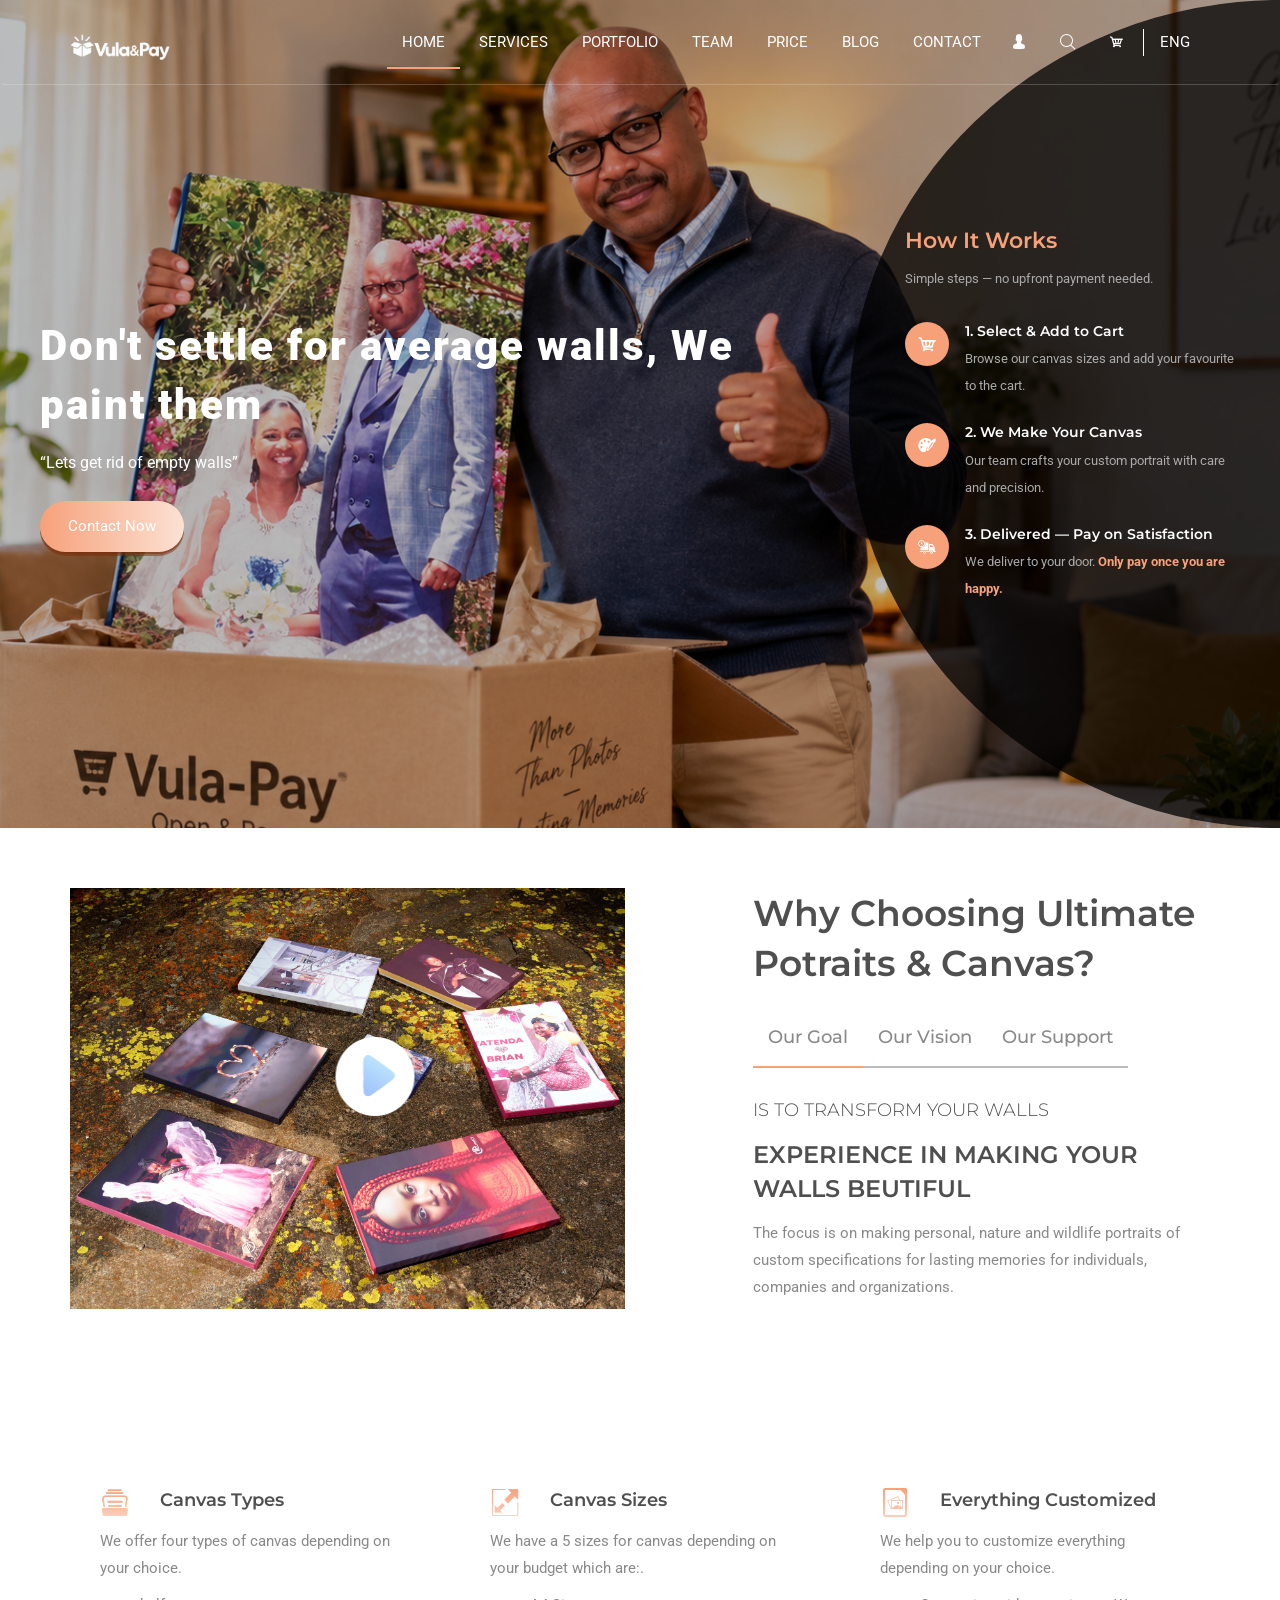
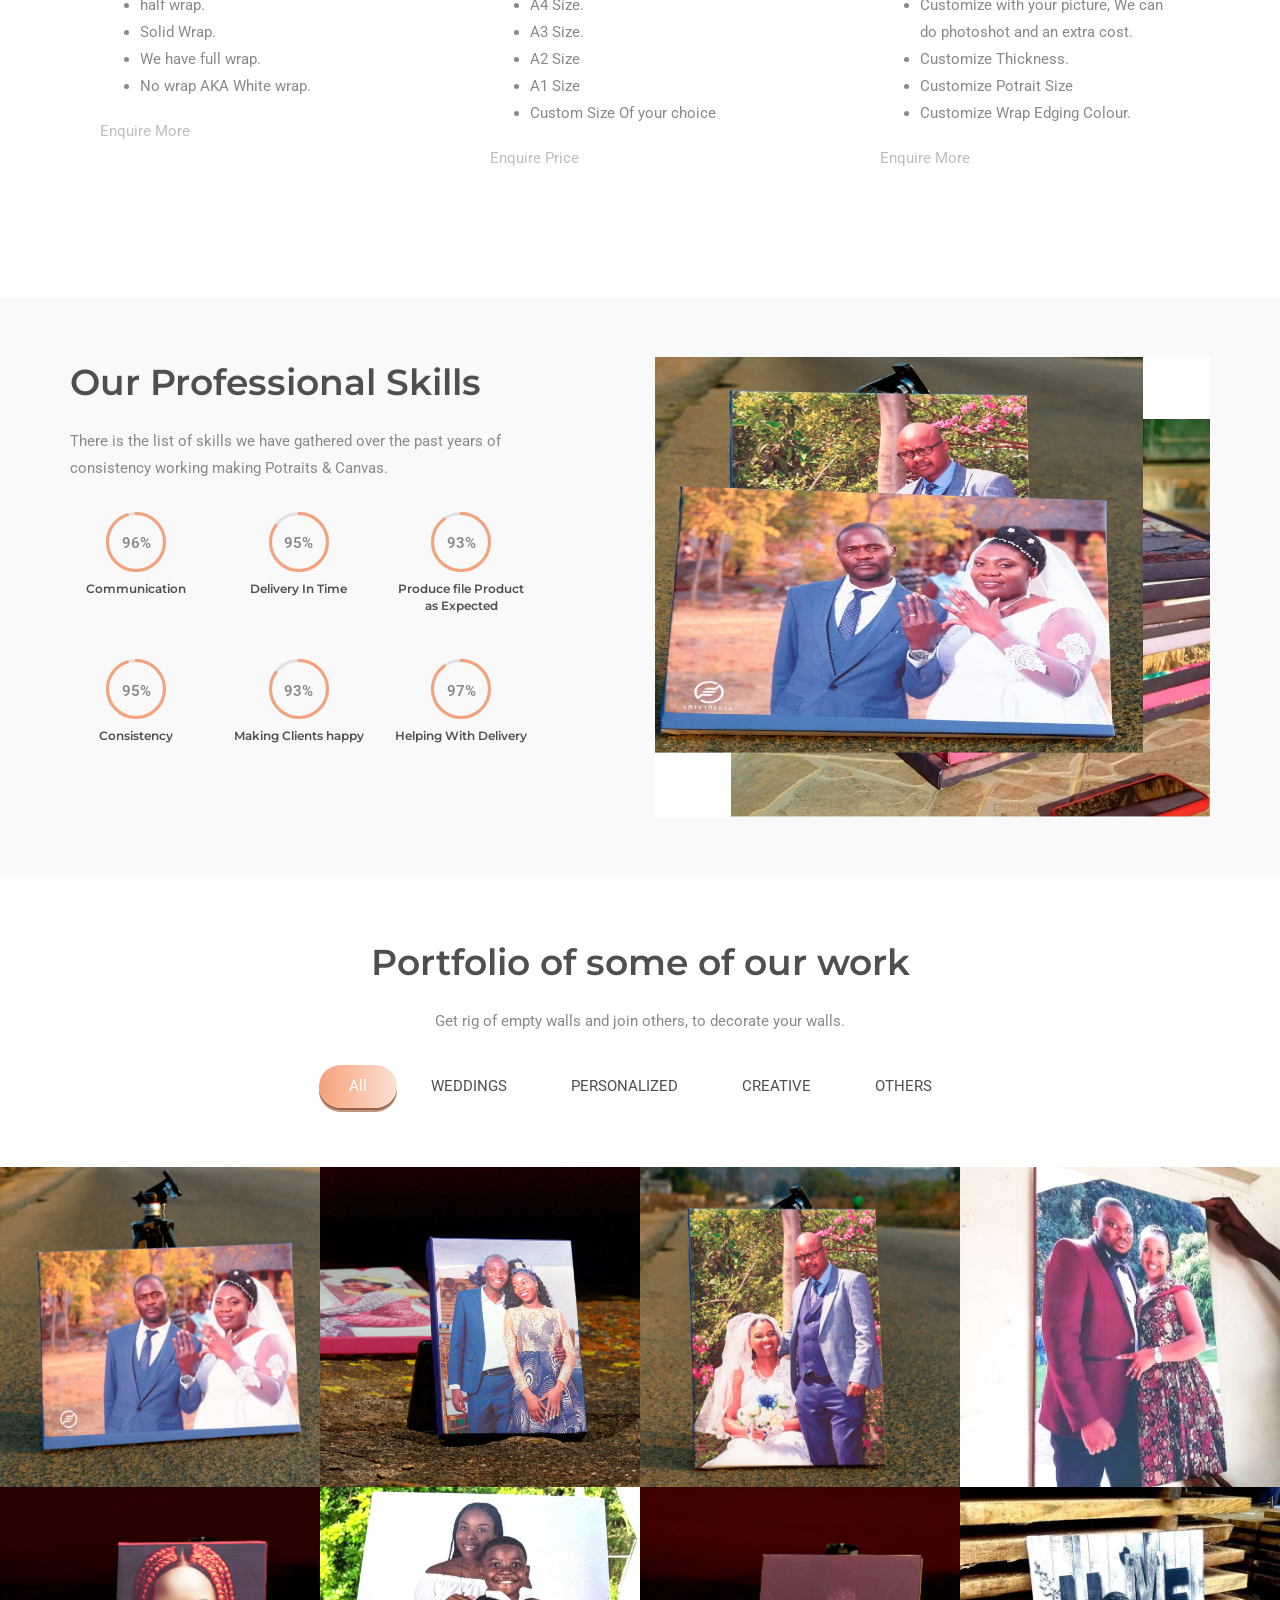
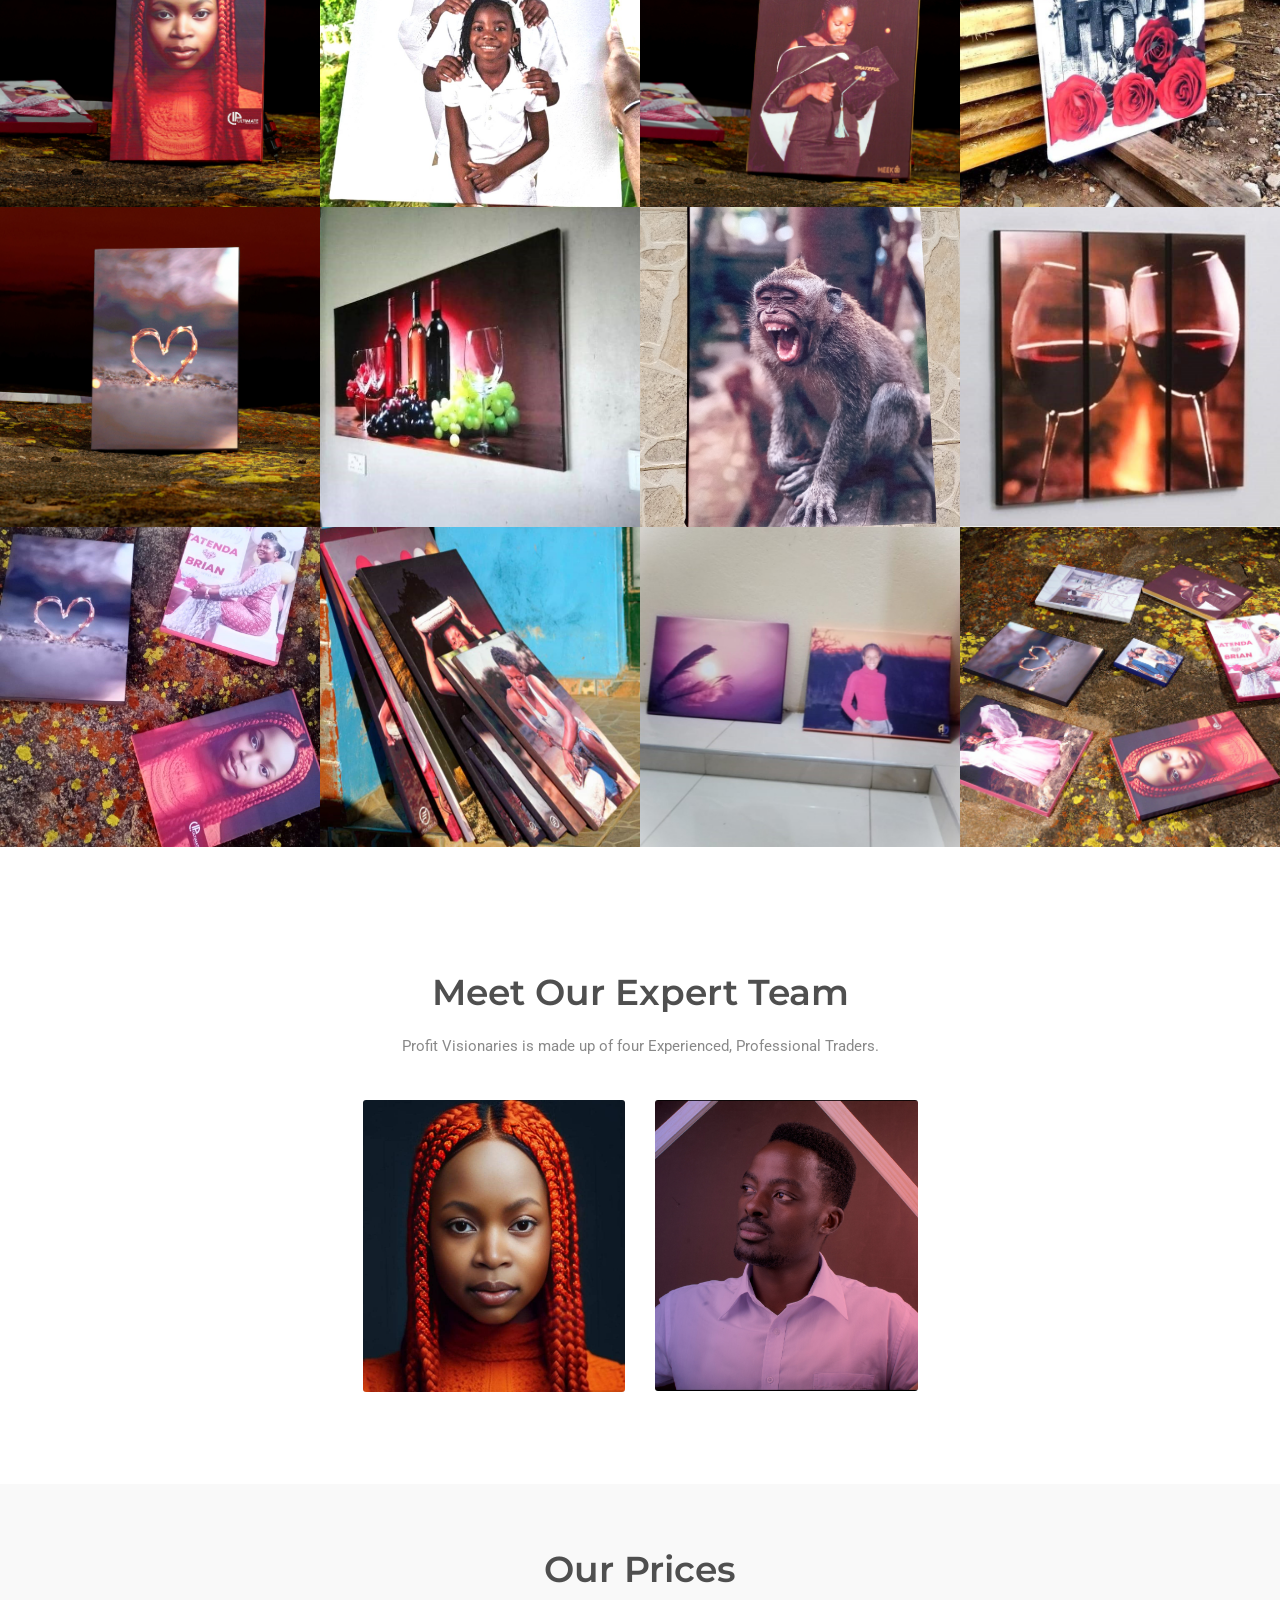
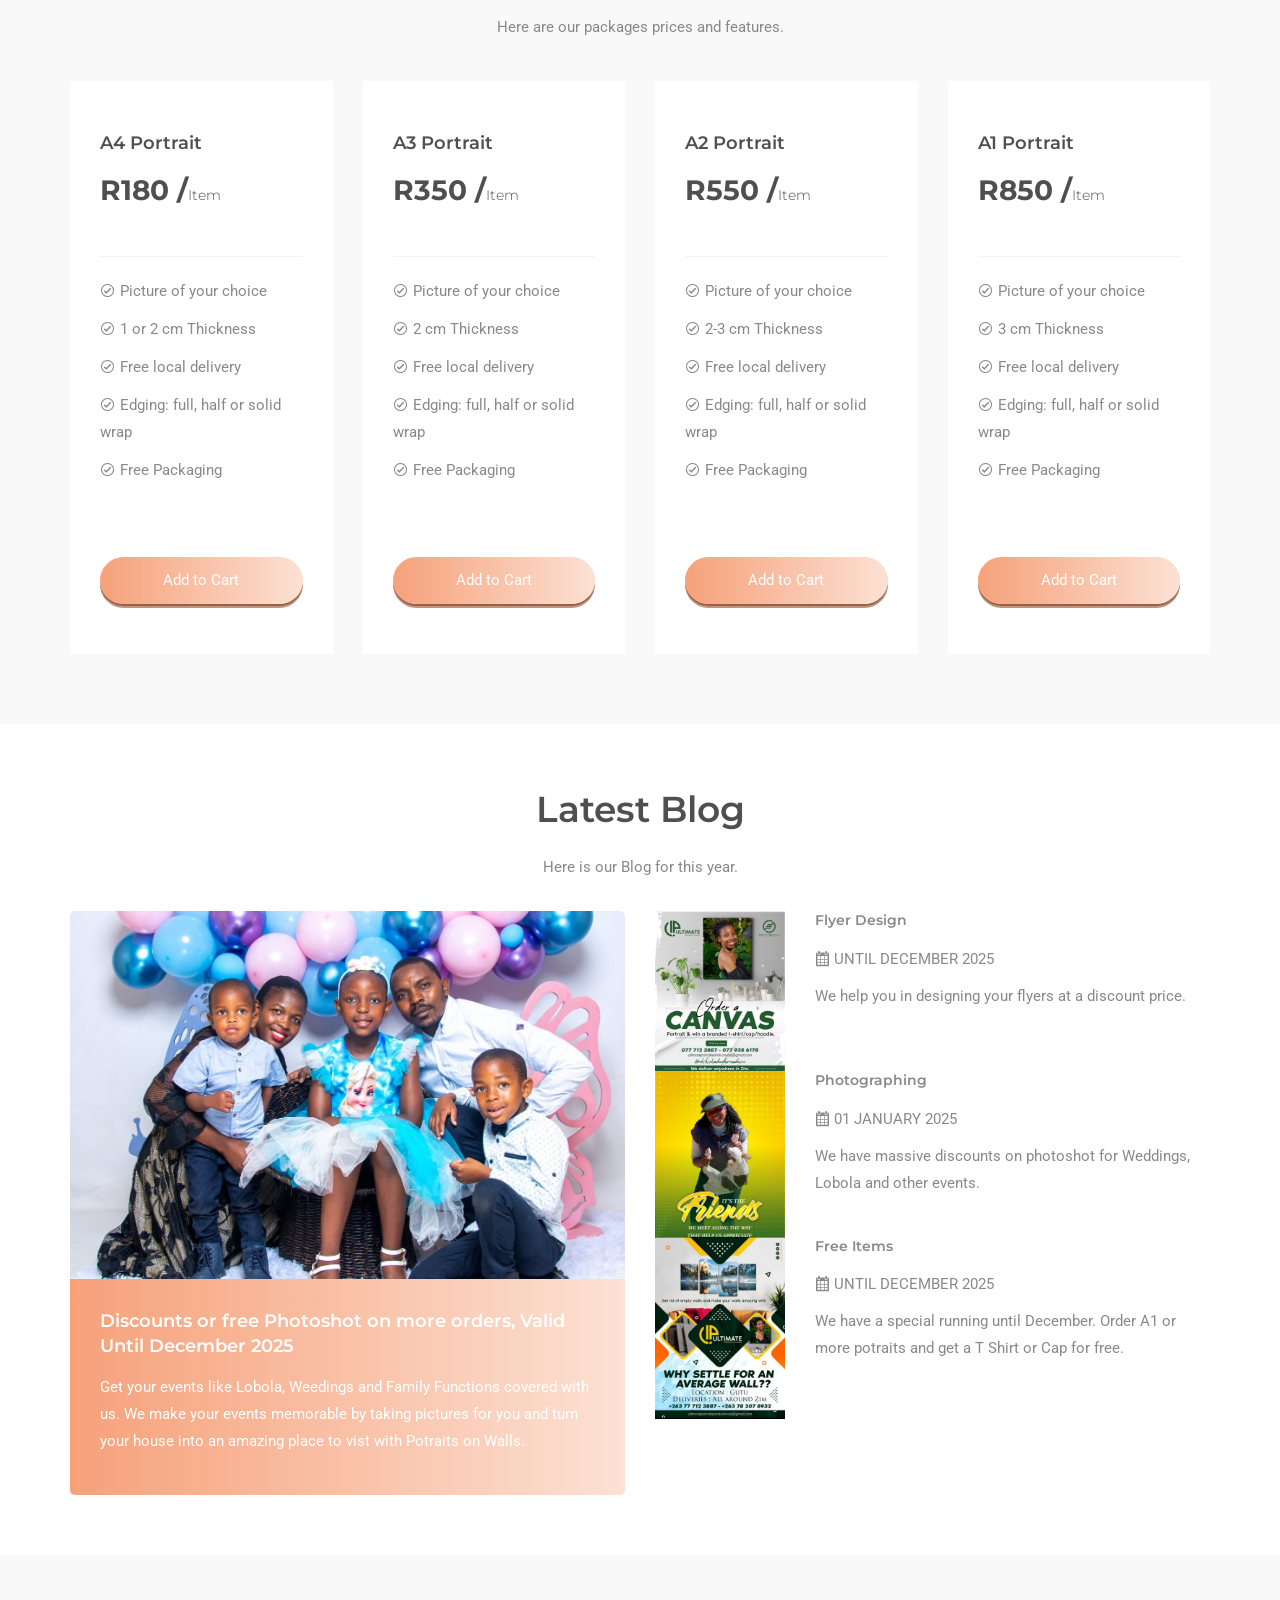
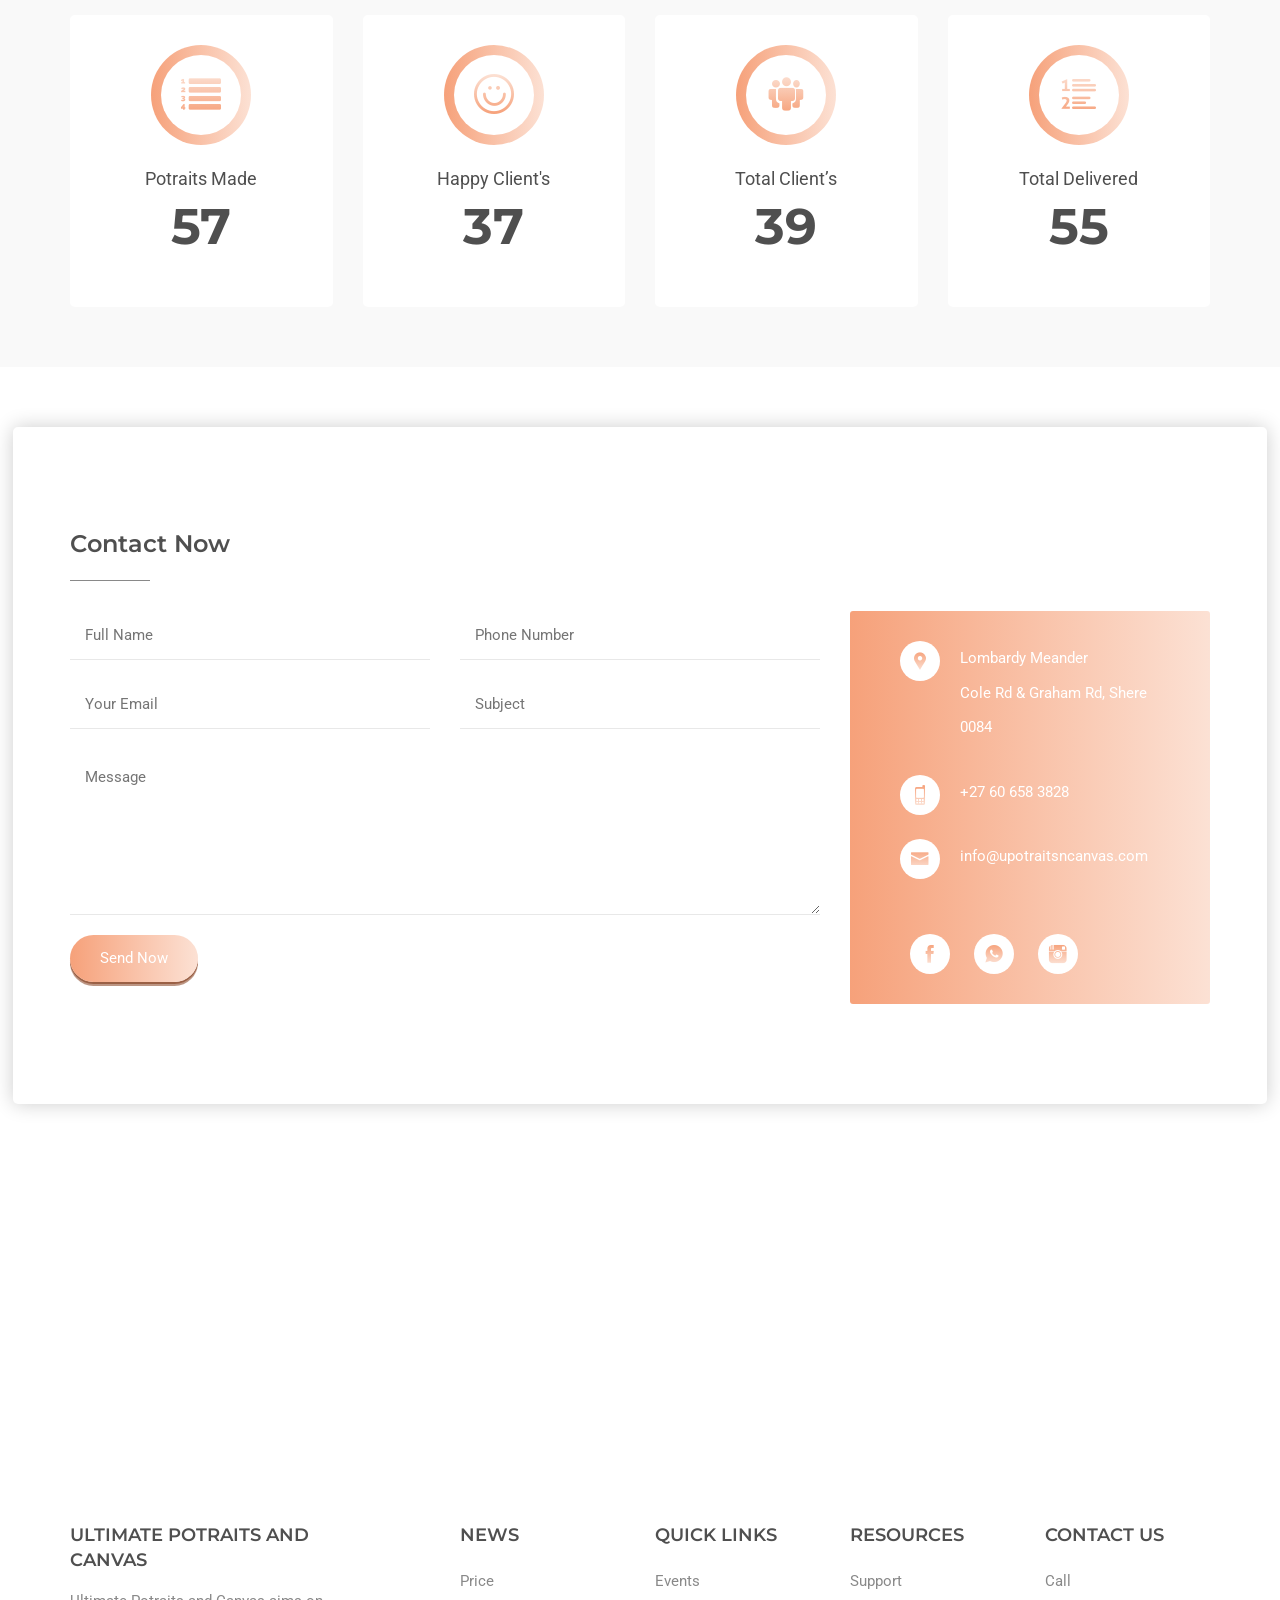
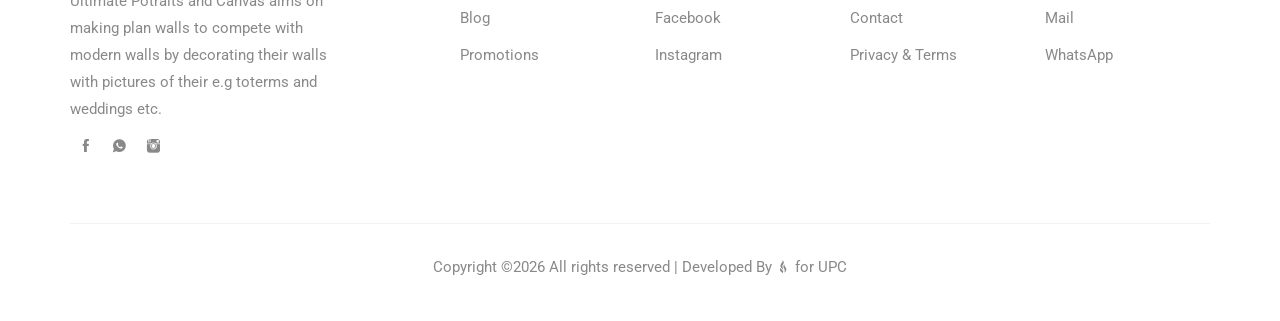
==== commit 9e9abecf: "WIP: NEW PRODUCT" ====
--- a/upc website/index.html
+++ b/upc website/index.html
@@ -76,7 +76,7 @@
                             <span class="icon-bar"></span>
                             <span class="icon-bar"></span> 
                         </button>
-                        <a class="navbar-brand" href="#home-area"><img src="image/upclogo2.png" width= "100" height= "1900" alt=""></a>
+                        <a class="navbar-brand" href="#home-area"><img src="image/Vula-icon.png" width= "100" height= "1900" alt=""></a>
                     </div>
                     <div class="collapse navbar-collapse navbar-right" id="mainmenu">
                         <ul class="nav navbar-nav navbar-right help-menu">
@@ -139,9 +139,10 @@
     <script src="https://js.paystack.co/v1/inline.js"></script>
 
     <!--Header-Area-->
-    <header id="home-area" style="display:flex;flex-wrap:wrap;min-height:92vh;">
-        <!-- Left: Hero -->
-        <div class="overlay" style="flex:1 1 55%;background:url('image/bg2.jpg') no-repeat center center/cover;background-attachment:fixed;display:flex;align-items:center;padding:100px 40px 50px;">
+    <header id="home-area" style="position:relative;min-height:92vh;background:url('image/background2.png') no-repeat center center/cover;background-attachment:fixed;display:flex;align-items:stretch;overflow:hidden;">
+        <div style="position:absolute;inset:0;background:rgba(0,0,0,0.25);"></div>
+        <!-- Hero Text -->
+        <div style="flex:1;position:relative;z-index:1;display:flex;align-items:center;padding:100px 40px 50px;">
             <div class="header-text">
                 <h3 style="color:#ffffff;font-family:'Roboto',sans-serif;font-size:42px;font-weight:900;letter-spacing:2px;margin-bottom:15px;" class="wow fadeInUp">Don't settle for average walls, We paint them
                 <span class="dot"></span><span class="dot"></span><span class="dot"></span></h3>
@@ -151,10 +152,8 @@
                 </div>
             </div>
         </div>
-        <!-- Right: How It Works -->
-        <div id="how-it-works" style="flex:1 1 45%;background:url('image/bg2.jpg') no-repeat center center/cover;background-attachment:fixed;position:relative;display:flex;align-items:center;padding:100px 40px 50px;">
-            <div style="position:absolute;inset:0;background:rgba(0,0,0,0.65);"></div>
-            <div style="position:relative;z-index:1;width:100%;">
+        <!-- How It Works — dark panel on the right with curved left edge -->
+        <div id="how-it-works" style="position:relative;z-index:1;width:440px;flex-shrink:0;background:rgba(0,0,0,0.75);display:flex;align-items:center;padding:60px 40px 60px 65px;clip-path:ellipse(98% 50% at 100% 50%);">
             <div style="width:100%;">
                 <h3 style="color:#f6a17a;margin-bottom:8px;font-size:22px;">How It Works</h3>
                 <p style="color:#aaa;margin-bottom:30px;font-size:13px;">Simple steps — no upfront payment needed.</p>
--- a/upc website/style3.css
+++ b/upc website/style3.css
@@ -18,7 +18,7 @@
 
 .header-area {
     position: relative;
-    background: url('image/bg2.jpg') no-repeat scroll center center / cover;
+    background: url('image/background2.png') no-repeat scroll center center / cover;
     width: 100%;
     min-height: 400px;
 }
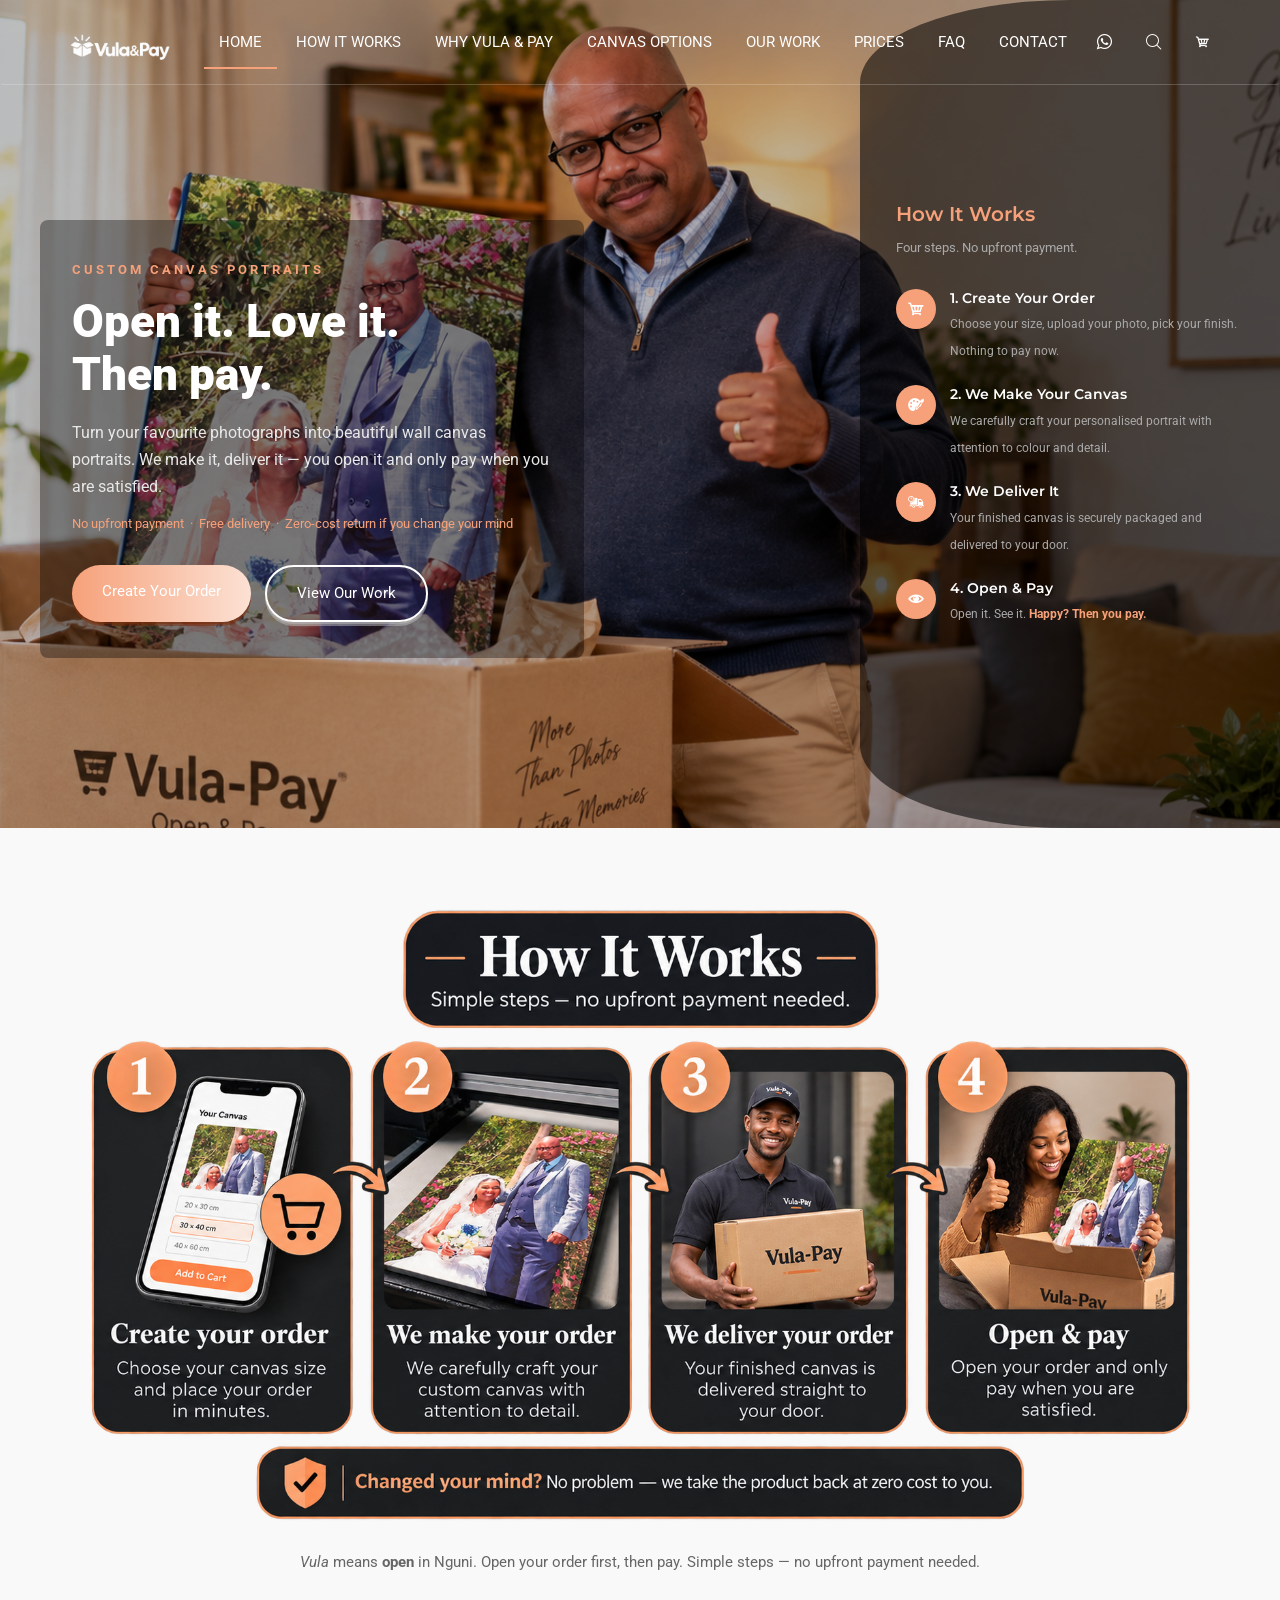
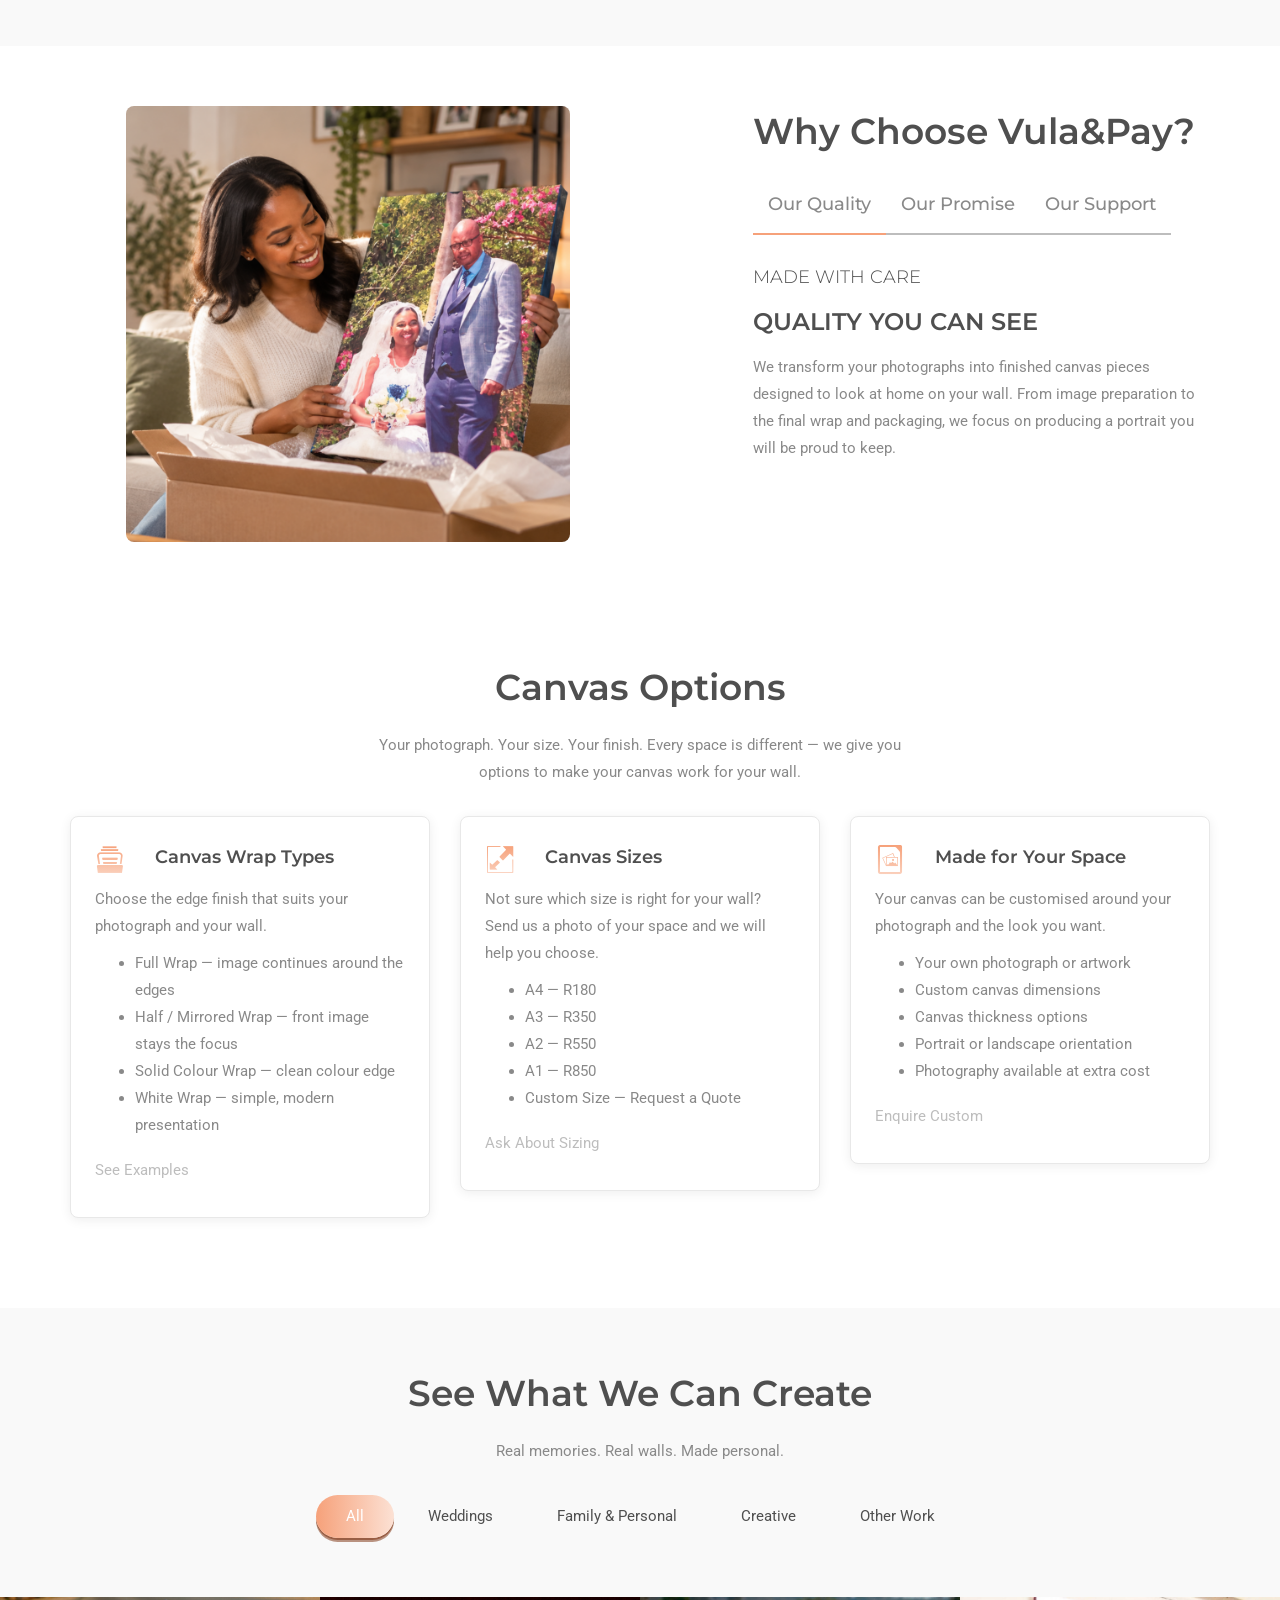
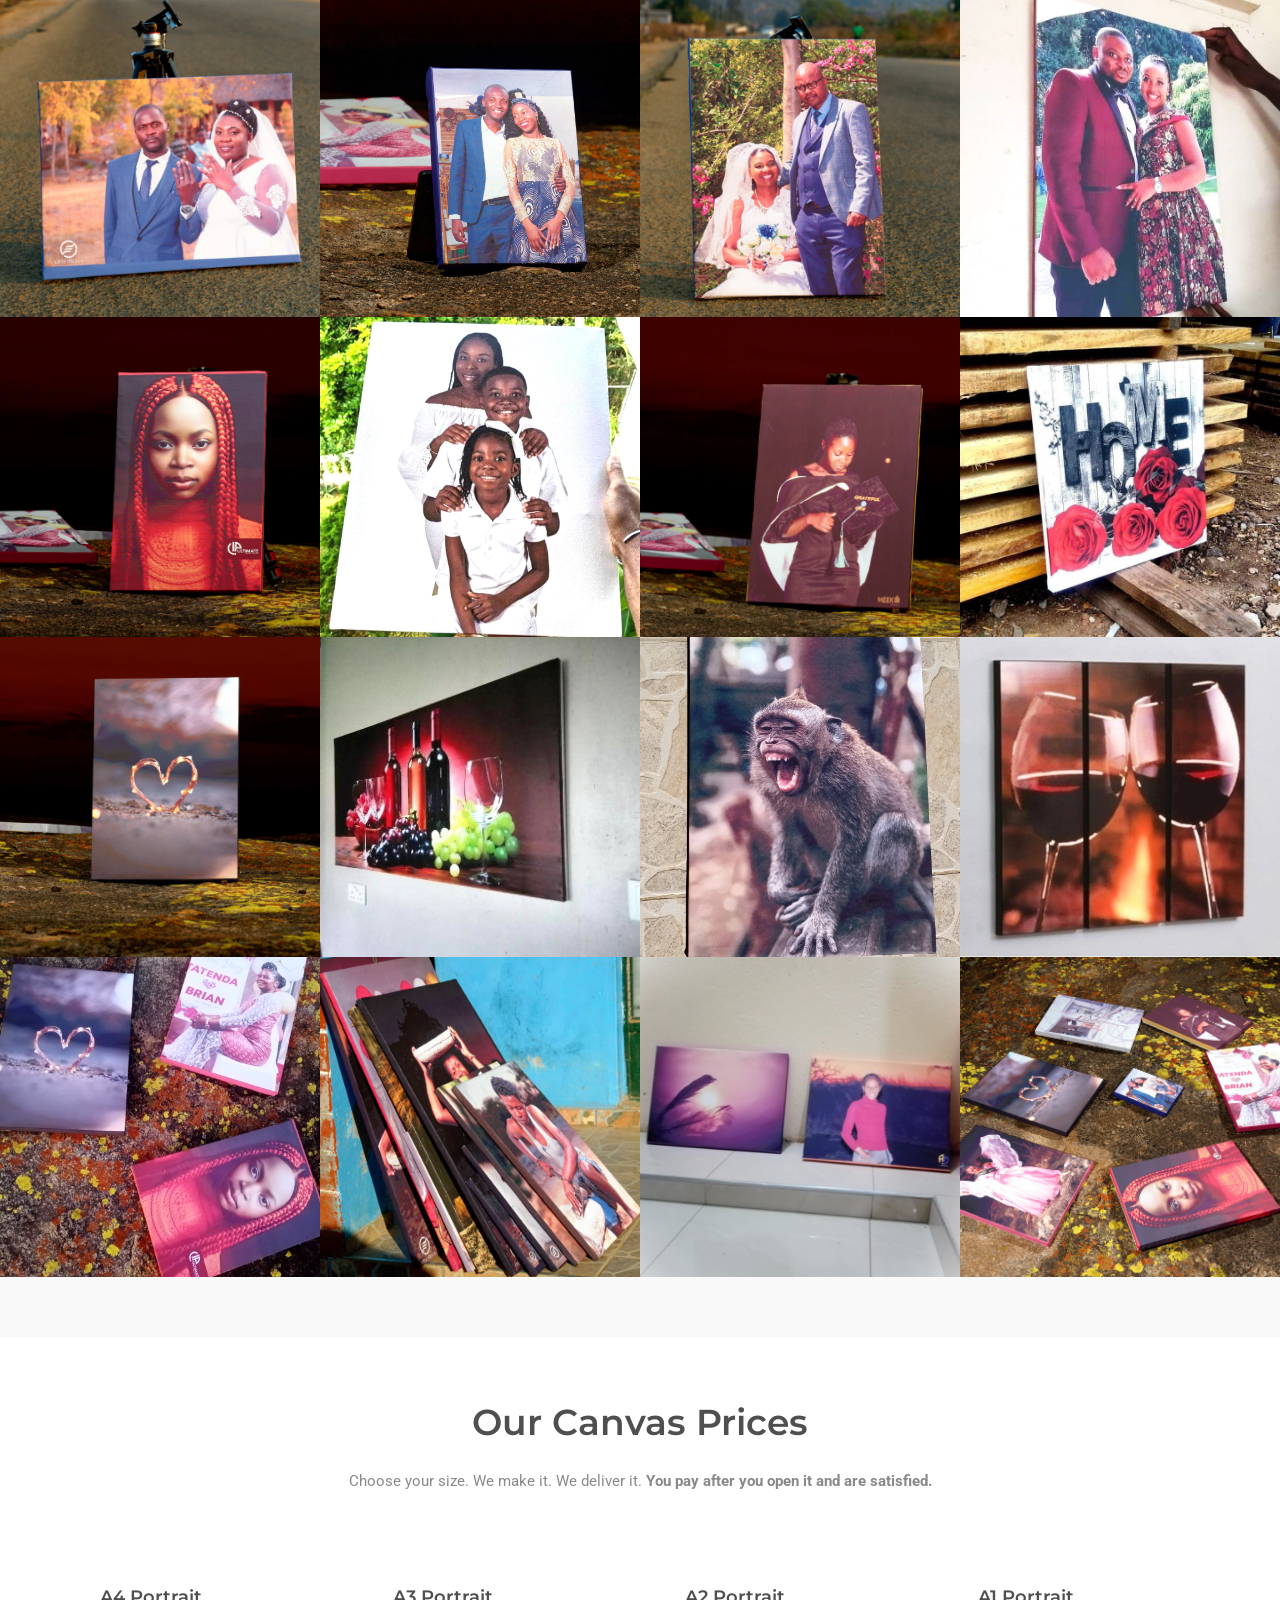
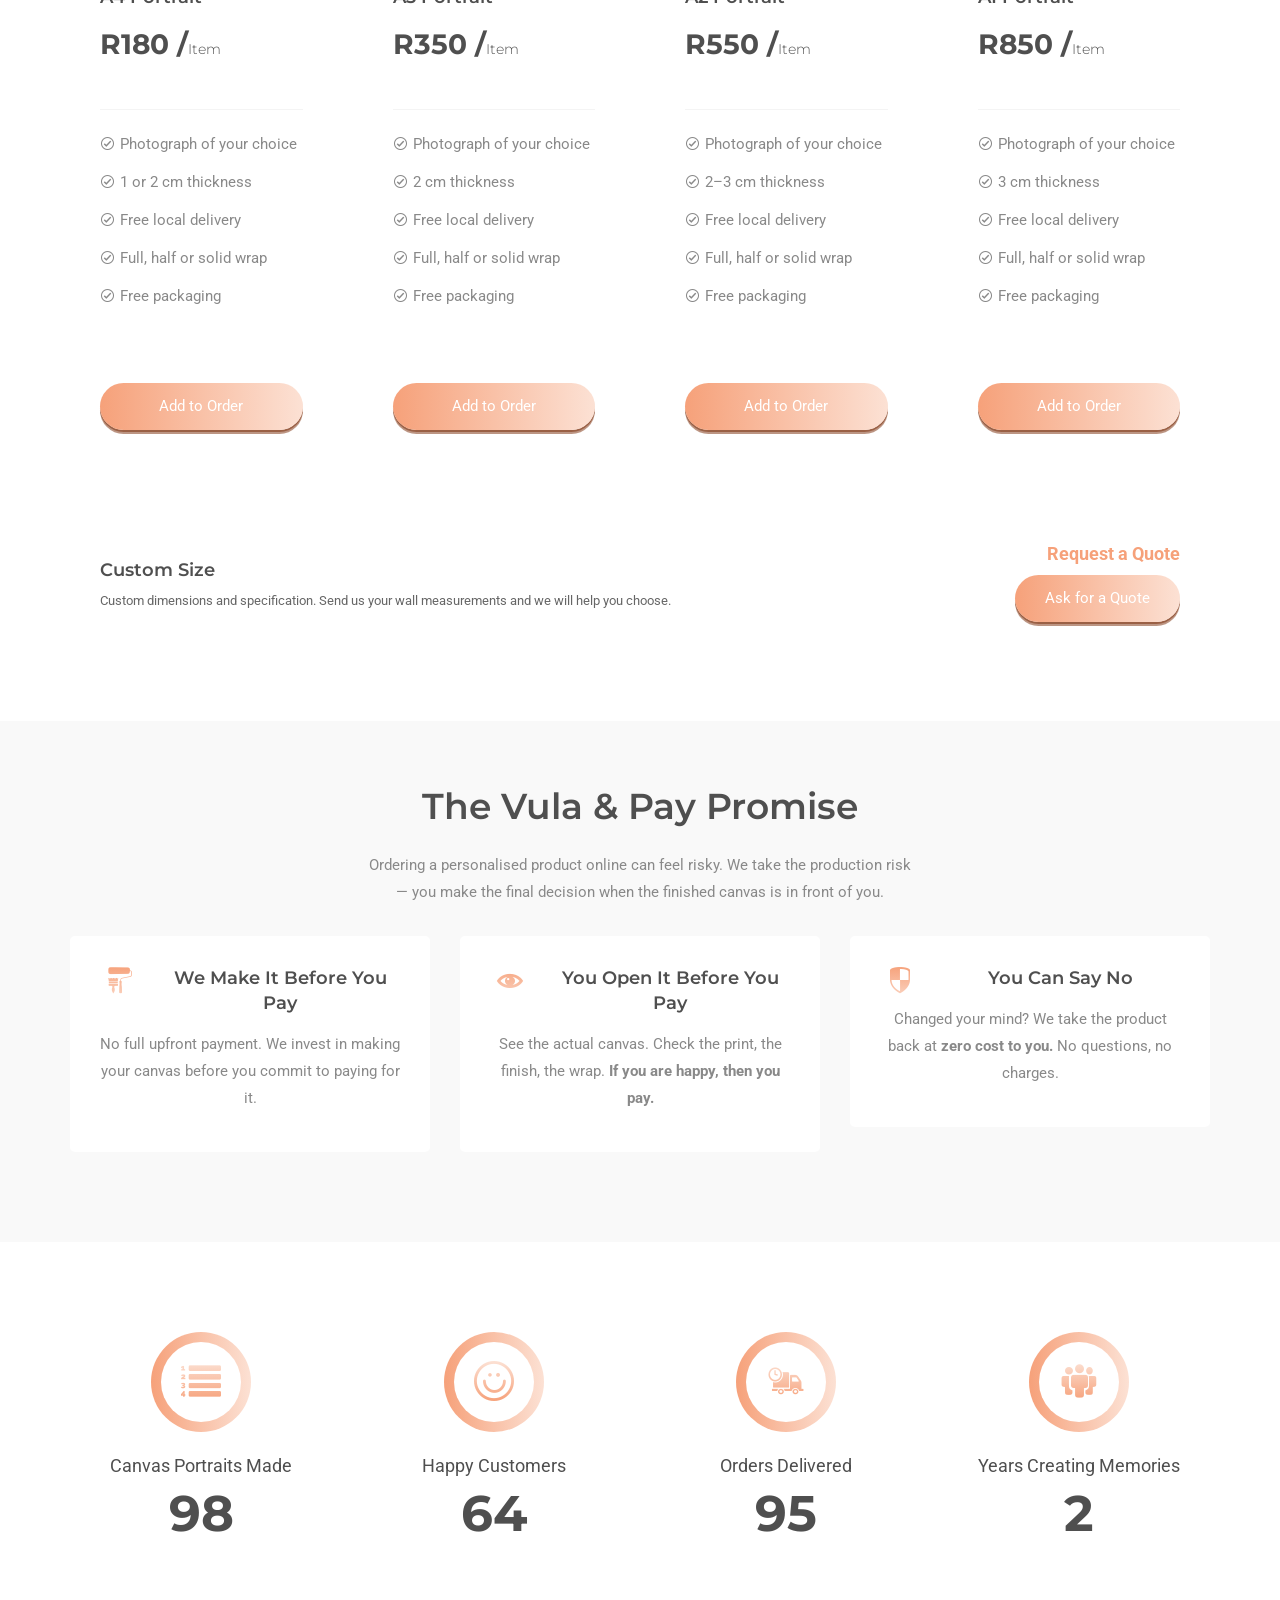
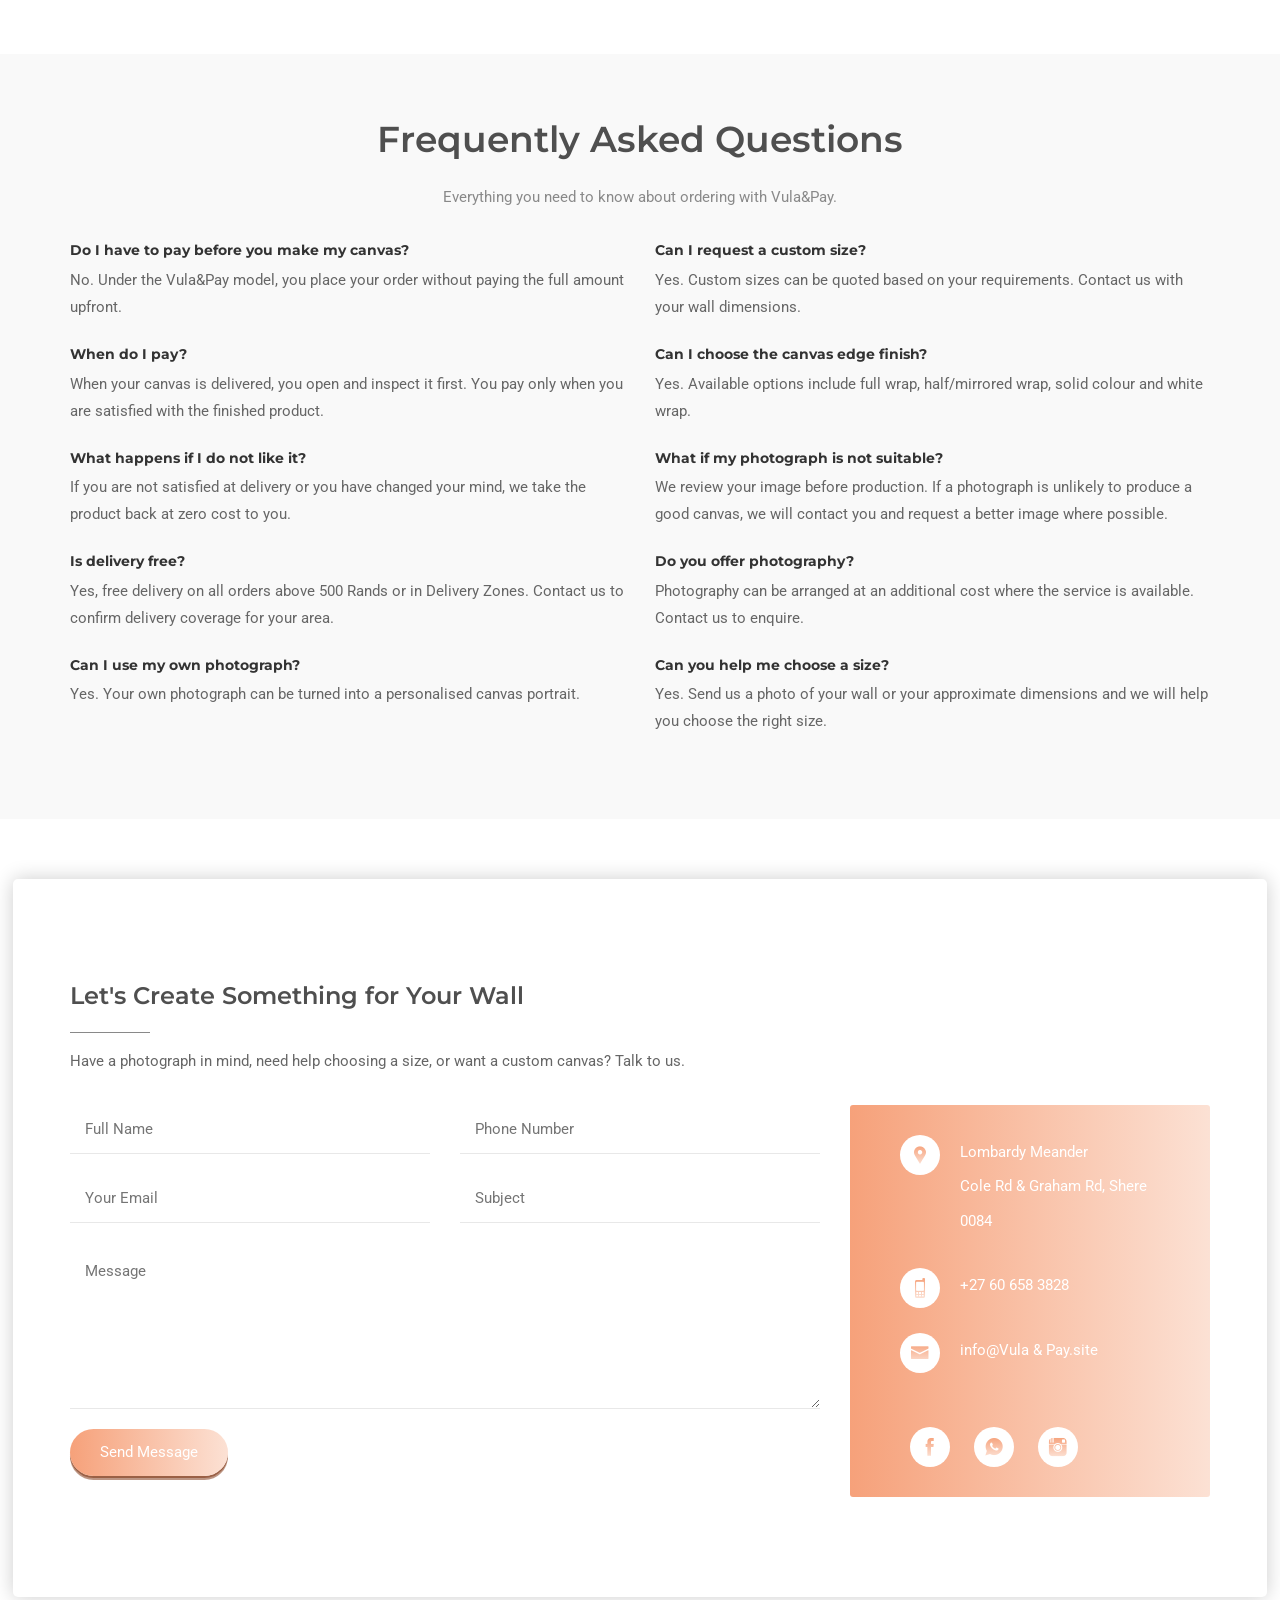
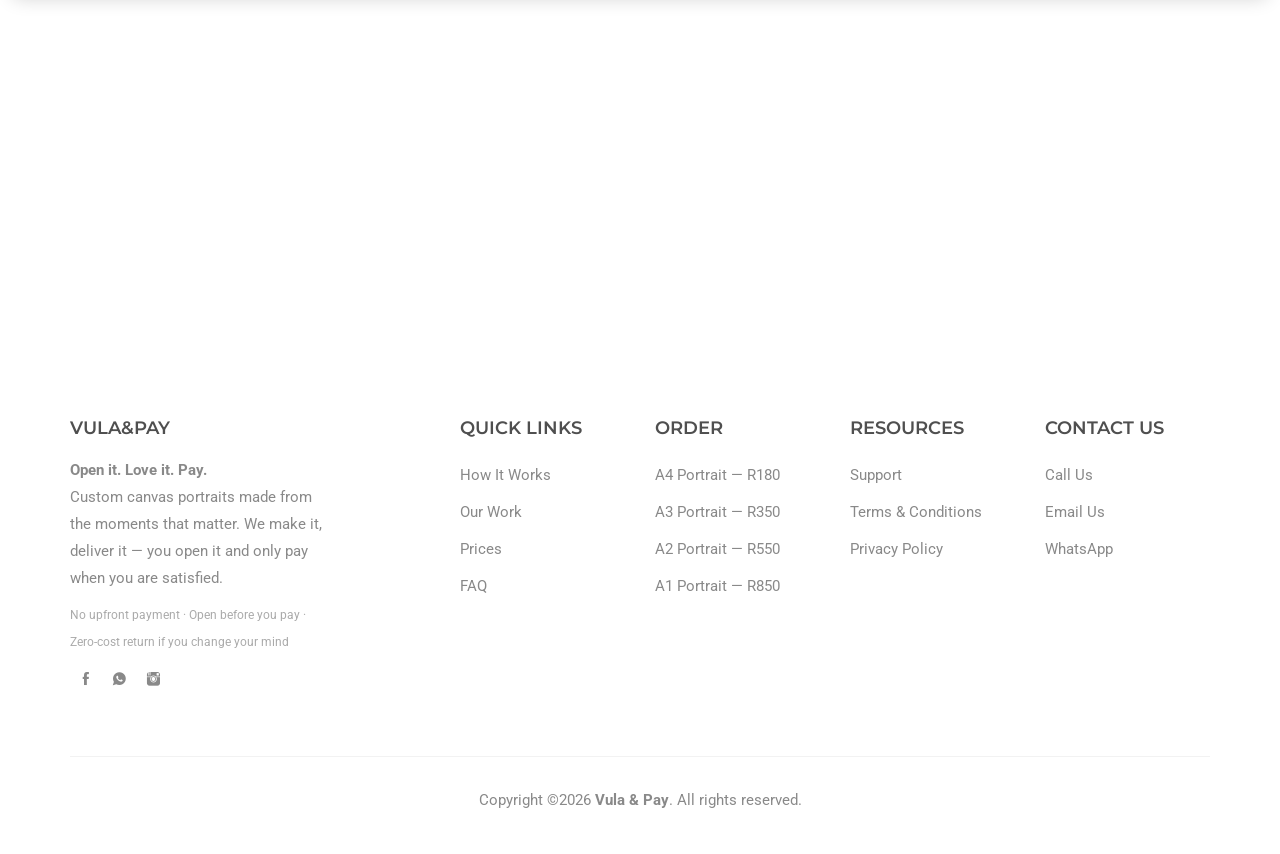
==== commit 28590bb1: "Fixed" ====
--- a/upc website/index.html
+++ b/upc website/index.html
@@ -1,69 +1,46 @@
-<!--
-	Template Name: Profit Visionary
-	Description: This is html5 template
-	Author: Bryne Kimocks
-	Author URI: https://www.upotraitsncanvas.com
-	Version: 1.0
--->
-
-
 <!doctype html>
-<html class="no-js" lang="zxx">
-
+<html class="no-js" lang="en">
 <head>
     <meta charset="utf-8">
-    <meta name="author" content="John Doe">
-    <meta name="description" content="">
-    <meta name="keywords" content="HTML,CSS,XML,JavaScript">
+    <meta name="author" content="Vula & Pay">
+    <meta name="description" content="Turn your favourite photographs into custom canvas portraits with Vula & Pay. We make and deliver your order first — open it, see it and only pay when you are satisfied.">
+    <meta name="keywords" content="custom canvas portraits, personalised canvas prints, photo to canvas, wedding canvas portraits, family canvas portraits, graduation canvas, custom wall art, canvas printing, Vula & Pay">
     <meta http-equiv="x-ua-compatible" content="ie=edge">
     <meta name="viewport" content="width=device-width, initial-scale=1.0">
-    <!-- Title -->
-    <title>Ultimate Potraits & Canvas</title>
-    <!-- Place favicon.ico in the root directory -->
-    <link rel="apple-touch-icon" href="image/logoheader.png">
-    <link rel="shortcut icon" href="image/logoheader.png" />
-    <!-- Plugin-CSS -->
+    <title>Vula & Pay | Custom Canvas Portraits — Open First, Pay When Happy</title>
+    <link rel="apple-touch-icon" href="image/Vula-icon.png">
+    <link rel="shortcut icon" href="image/Vula-icon.png">
     <link rel="stylesheet" href="css/bootstrap.min.css">
     <link rel="stylesheet" href="css/owl.carousel.min.css">
     <link rel="stylesheet" href="css/icofont.css">
     <link rel="stylesheet" href="css/magnific-popup.css">
     <link rel="stylesheet" href="css/animate.css">
-    <!-- Main-Stylesheets -->
     <link rel="stylesheet" href="css/normalize.css">
-	
-	<!--------------Importing css------------>
-    
-	<link rel="stylesheet" href="style1.css">
-	<link rel="stylesheet" href="style2.css">
-	<link rel="stylesheet" href="style3.css">
-	<link rel="stylesheet" href="style4.css">
-	<link rel="stylesheet" href="style5.css">
-	<link rel="stylesheet" href="style6.css">
-	<link rel="stylesheet" href="style7.css">
-	<link rel="stylesheet" href="style8.css">
-	<link rel="stylesheet" href="style9.css">
-	<!--------------------------------------->
-
+    <link rel="stylesheet" href="style1.css">
+    <link rel="stylesheet" href="style2.css">
+    <link rel="stylesheet" href="style3.css">
+    <link rel="stylesheet" href="style4.css">
+    <link rel="stylesheet" href="style5.css">
+    <link rel="stylesheet" href="style6.css">
+    <link rel="stylesheet" href="style7.css">
+    <link rel="stylesheet" href="style8.css">
+    <link rel="stylesheet" href="style9.css">
     <link rel="stylesheet" href="css/responsive.css">
     <script src="js/vendor/modernizr-2.8.3.min.js"></script>
     <script src="js/vendor/appear.js"></script>
-
 </head>
-
 <body data-spy="scroll" data-target=".mainmenu-area">
-    <!--Preloader-->
-    <div class="preloader">
-        <div class="spinner"></div>
-    </div>
-
-    <!-- Mainmenu-Area -->
+
+    <div class="preloader"><div class="spinner"></div></div>
+
+    <!-- Navbar -->
     <nav class="navbar mainmenu-area" data-spy="affix" data-offset-top="197">
         <div class="container">
             <div class="row">
                 <div class="col-xs-12">
                     <div id="search-box" class="collapse">
-                        <form action="myFunction()">	<!---action to be added-->
-                            <input type="search" class="form-control" placeholder="What do you want to know about Us?">
+                        <form action="myFunction()">
+                            <input type="search" class="form-control" placeholder="Search Vula & Pay...">
                         </form>
                     </div>
                 </div>
@@ -74,30 +51,24 @@
                         <button type="button" class="navbar-toggle" data-toggle="collapse" data-target="#mainmenu">
                             <span class="icon-bar"></span>
                             <span class="icon-bar"></span>
-                            <span class="icon-bar"></span> 
+                            <span class="icon-bar"></span>
                         </button>
-                        <a class="navbar-brand" href="#home-area"><img src="image/Vula-icon.png" width= "100" height= "1900" alt=""></a>
+                        <a class="navbar-brand" href="#home-area"><img src="image/Vula-icon.png" width="100" height="auto" alt="Vula & Pay"></a>
                     </div>
                     <div class="collapse navbar-collapse navbar-right" id="mainmenu">
                         <ul class="nav navbar-nav navbar-right help-menu">
-                            <li><a href="whatsapp://send?phone=+27606583828&text=Hello, I want to enquire more about Canvas & Potraits"><i class="icofont icofont-user-alt-4"></i></a></li>
-                            <li><a href="#search-box" data-toggle="collapse"><i class="icofont icofont-search-alt-2"></i></a></li>
+                            <li><a href="whatsapp://send?phone=+27606583828&text=Hello Vula & Pay, I would like to know more about your custom canvas portraits."><i class="icofont icofont-brand-whatsapp"></i></a></li>
+                            <li><a href="#" data-toggle="collapse" data-target="#search-box"><i class="icofont icofont-search-alt-2"></i></a></li>
                             <li><a href="#" id="cart-btn" onclick="toggleCart(); return false;" style="position:relative;"><i class="icofont icofont-cart"></i><span id="cart-count" style="position:absolute;top:-6px;right:-8px;background:#e74c3c;color:#fff;border-radius:50%;font-size:10px;width:16px;height:16px;display:none;align-items:center;justify-content:center;">0</span></a></li>
-                            <li class="select-cuntry">
-                                <select name="counter" id="counter">
-                                    <option value="ENG">ENG</option>
-                                    <option value="BEN">SHONA</option>
-                                    
-                                </select>
-                            </li>
                         </ul>
                         <ul class="nav navbar-nav primary-menu">
                             <li class="active"><a href="#home-area">Home</a></li>
-                            <li><a href="#service-area">Services</a></li>
-                            <li><a href="#portfolio-area">Portfolio</a></li>
-                            <li><a href="#team-area">Team</a></li>
-                            <li><a href="#price-area">Price</a></li>
-                            <li><a href="#blog-area">Blog</a></li>
+                            <li><a href="#how-it-works-area">How It Works</a></li>
+                            <li><a href="#why-area">Why Vula & Pay</a></li>
+                            <li><a href="#service-area">Canvas Options</a></li>
+                            <li><a href="#portfolio-area">Our Work</a></li>
+                            <li><a href="#price-area">Prices</a></li>
+                            <li><a href="#faq-area">FAQ</a></li>
                             <li><a href="#contact-area">Contact</a></li>
                         </ul>
                     </div>
@@ -105,562 +76,344 @@
             </div>
         </div>
     </nav>
-    <!-- Mainmenu-Area-/ -->
-
+    <!-- Navbar / -->
 
     <!-- Cart Sidebar -->
     <div id="cart-sidebar" style="display:none;position:fixed;top:0;right:0;width:340px;height:100%;background:#fff;z-index:9999;box-shadow:-4px 0 15px rgba(0,0,0,0.2);overflow-y:auto;padding:20px;">
         <div style="display:flex;justify-content:space-between;align-items:center;margin-bottom:20px;">
-            <h4 style="margin:0;">Your Cart</h4>
+            <h4 style="margin:0;">Your Order</h4>
             <button onclick="toggleCart()" style="background:none;border:none;font-size:20px;cursor:pointer;">&times;</button>
+        </div>
+        <div style="background:#fff8f0;border-left:3px solid #f6a17a;padding:10px 12px;margin-bottom:15px;font-size:12px;color:#555;">
+            <i class="icofont icofont-delivery-time" style="color:#f6a17a;"></i>
+            <strong>Nothing to pay now.</strong> We make and deliver your canvas first. You only pay after you open it and are satisfied.
         </div>
         <div id="cart-items"></div>
         <div id="cart-total" style="margin-top:15px;font-weight:bold;font-size:16px;"></div>
         <div id="cart-checkout" style="margin-top:15px;display:none;">
-            <div style="background:#fff8f0;border-left:3px solid #f6a17a;padding:10px 12px;margin-bottom:15px;font-size:12px;color:#555;">
-                <i class="icofont icofont-delivery-time" style="color:#f6a17a;"></i>
-                We make &amp; deliver your order. <strong>You only pay on delivery once satisfied.</strong>
-            </div>
             <div id="cart-form">
                 <input id="cf-name" type="text" placeholder="Full Name *" style="width:100%;padding:9px 12px;margin-bottom:8px;border:1px solid #ddd;border-radius:4px;font-size:13px;">
                 <input id="cf-email" type="email" placeholder="Email Address *" style="width:100%;padding:9px 12px;margin-bottom:8px;border:1px solid #ddd;border-radius:4px;font-size:13px;">
                 <input id="cf-phone" type="tel" placeholder="Phone Number *" style="width:100%;padding:9px 12px;margin-bottom:8px;border:1px solid #ddd;border-radius:4px;font-size:13px;">
                 <input id="cf-address" type="text" placeholder="Delivery Address *" style="width:100%;padding:9px 12px;margin-bottom:12px;border:1px solid #ddd;border-radius:4px;font-size:13px;">
-                <p style="font-size:11px;color:#aaa;margin-bottom:8px;">A <strong>R10 confirmation deposit</strong> is charged via card to secure your order. Remaining balance is paid on delivery.</p>
-                <label style="font-size:11px;color:#555;display:flex;align-items:flex-start;gap:6px;margin-bottom:12px;cursor:pointer;">
-                    <input type="checkbox" id="cf-terms" style="margin-top:3px;flex-shrink:0;">
-                    I agree to the <a href="terms.html" target="_blank" style="color:#f6a17a;">Terms &amp; Conditions</a> and understand I pay the balance on delivery once satisfied.
-                </label>
-                <button onclick="paystackCheckout()" class="bttn bttn-primary" style="width:100%;text-align:center;">Confirm Order</button>
+                <div style="background:#f9f9f9;border:1px solid #e8e8e8;border-radius:6px;padding:12px;margin-bottom:12px;">
+                    <label style="font-size:12px;color:#444;display:flex;align-items:flex-start;gap:8px;cursor:pointer;margin:0;">
+                        <input type="checkbox" id="cf-terms" style="margin-top:2px;flex-shrink:0;width:15px;height:15px;">
+                        <span>I agree to the <a href="terms.html" target="_blank" style="color:#f6a17a;font-weight:600;">Terms &amp; Conditions</a> and understand my order will be made and delivered before final payment. <strong>I only pay if I am satisfied.</strong></span>
+                    </label>
+                </div>
+                <button onclick="placeOrder()" class="bttn bttn-primary" style="width:100%;text-align:center;">Place My Order — No Payment Now</button>
             </div>
         </div>
     </div>
-    <!-- Paystack inline script -->
-    <script src="https://js.paystack.co/v1/inline.js"></script>
-
-    <!--Header-Area-->
+    <!-- Cart Sidebar / -->
+
+    <!-- Hero -->
     <header id="home-area" style="position:relative;min-height:92vh;background:url('image/background2.png') no-repeat center center/cover;background-attachment:fixed;display:flex;align-items:stretch;overflow:hidden;">
         <div style="position:absolute;inset:0;background:rgba(0,0,0,0.25);"></div>
         <!-- Hero Text -->
         <div style="flex:1;position:relative;z-index:1;display:flex;align-items:center;padding:100px 40px 50px;">
-            <div class="header-text">
-                <h3 style="color:#ffffff;font-family:'Roboto',sans-serif;font-size:42px;font-weight:900;letter-spacing:2px;margin-bottom:15px;" class="wow fadeInUp">Don't settle for average walls, We paint them
-                <span class="dot"></span><span class="dot"></span><span class="dot"></span></h3>
-                <div class="wow fadeInUp" data-wow-delay="0.5s"><q style="color:#ffffff;font-size:16px;display:block;margin-bottom:25px;">Lets get rid of empty walls</q></div>
-                <div class="wow fadeInUp" data-wow-delay="0.55s">
-                    <a href="whatsapp://send?phone=+27606583828&text=Hello, Ultimate Potraits and Canvas, I would like to enquire more about Canvas Potraits.. " class="bttn bttn-primary" style="padding:12px 28px;font-size:15px;">Contact Now</a>
-                </div>
-            </div>
-        </div>
-        <!-- How It Works — dark panel on the right with curved left edge -->
-        <div id="how-it-works" style="position:relative;z-index:1;width:440px;flex-shrink:0;background:rgba(0,0,0,0.75);display:flex;align-items:center;padding:60px 40px 60px 65px;clip-path:ellipse(98% 50% at 100% 50%);">
+            <div class="header-text" style="background:rgba(0,0,0,0.35);padding:36px 32px;border-radius:8px;">
+                <p style="color:#f6a17a;font-size:13px;font-weight:700;letter-spacing:3px;text-transform:uppercase;margin-bottom:12px;" class="wow fadeInUp">Custom Canvas Portraits</p>
+                <h1 style="color:#ffffff;font-family:'Roboto',sans-serif;font-size:46px;font-weight:900;line-height:1.15;margin-bottom:18px;" class="wow fadeInUp">Open it. Love it.<br>Then pay.</h1>
+                <p style="color:#e8e8e8;font-size:16px;max-width:480px;margin-bottom:10px;" class="wow fadeInUp" data-wow-delay="0.3s">Turn your favourite photographs into beautiful wall canvas portraits. We make it, deliver it — you open it and only pay when you are satisfied.</p>
+                <p style="color:#f6a17a;font-size:13px;margin-bottom:28px;" class="wow fadeInUp" data-wow-delay="0.4s">No upfront payment &nbsp;·&nbsp; Free delivery &nbsp;·&nbsp; Zero-cost return if you change your mind</p>
+                <div class="wow fadeInUp" data-wow-delay="0.5s" style="display:flex;gap:14px;flex-wrap:wrap;">
+                    <a href="#price-area" class="bttn bttn-primary" style="padding:13px 30px;font-size:15px;">Create Your Order</a>
+                    <a href="#portfolio-area" class="bttn bttn-sm" style="padding:13px 30px;font-size:15px;background:transparent;border:2px solid #fff;color:#fff;">View Our Work</a>
+                </div>
+            </div>
+        </div>
+        <!-- How It Works panel -->
+        <div style="position:relative;z-index:1;width:420px;flex-shrink:0;background:rgba(0,0,0,0.55);display:flex;align-items:center;padding:60px 36px;border-radius:50% 0 0 50% / 10% 0 0 10%;">
             <div style="width:100%;">
-                <h3 style="color:#f6a17a;margin-bottom:8px;font-size:22px;">How It Works</h3>
-                <p style="color:#aaa;margin-bottom:30px;font-size:13px;">Simple steps — no upfront payment needed.</p>
-                <div style="display:flex;align-items:flex-start;margin-bottom:24px;">
-                    <div style="min-width:44px;height:44px;border-radius:50%;background:#f6a17a;display:flex;align-items:center;justify-content:center;font-size:20px;color:#fff;margin-right:16px;"><i class="icofont icofont-cart"></i></div>
-                    <div>
-                        <h5 style="color:#fff;margin:0 0 4px;">1. Select &amp; Add to Cart</h5>
-                        <p style="color:#aaa;margin:0;font-size:13px;">Browse our canvas sizes and add your favourite to the cart.</p>
-                    </div>
-                </div>
-                <div style="display:flex;align-items:flex-start;margin-bottom:24px;">
-                    <div style="min-width:44px;height:44px;border-radius:50%;background:#f6a17a;display:flex;align-items:center;justify-content:center;font-size:20px;color:#fff;margin-right:16px;"><i class="icofont icofont-paint"></i></div>
-                    <div>
-                        <h5 style="color:#fff;margin:0 0 4px;">2. We Make Your Canvas</h5>
-                        <p style="color:#aaa;margin:0;font-size:13px;">Our team crafts your custom portrait with care and precision.</p>
-                    </div>
+                <h3 style="color:#f6a17a;margin-bottom:6px;font-size:20px;">How It Works</h3>
+                <p style="color:#aaa;margin-bottom:28px;font-size:13px;">Four steps. No upfront payment.</p>
+                <div style="display:flex;align-items:flex-start;margin-bottom:20px;">
+                    <div style="min-width:40px;height:40px;border-radius:50%;background:#f6a17a;display:flex;align-items:center;justify-content:center;font-size:18px;color:#fff;margin-right:14px;flex-shrink:0;"><i class="icofont icofont-cart"></i></div>
+                    <div><h5 style="color:#fff;margin:0 0 3px;font-size:14px;">1. Create Your Order</h5><p style="color:#aaa;margin:0;font-size:12px;">Choose your size, upload your photo, pick your finish. Nothing to pay now.</p></div>
+                </div>
+                <div style="display:flex;align-items:flex-start;margin-bottom:20px;">
+                    <div style="min-width:40px;height:40px;border-radius:50%;background:#f6a17a;display:flex;align-items:center;justify-content:center;font-size:18px;color:#fff;margin-right:14px;flex-shrink:0;"><i class="icofont icofont-paint"></i></div>
+                    <div><h5 style="color:#fff;margin:0 0 3px;font-size:14px;">2. We Make Your Canvas</h5><p style="color:#aaa;margin:0;font-size:12px;">We carefully craft your personalised portrait with attention to colour and detail.</p></div>
+                </div>
+                <div style="display:flex;align-items:flex-start;margin-bottom:20px;">
+                    <div style="min-width:40px;height:40px;border-radius:50%;background:#f6a17a;display:flex;align-items:center;justify-content:center;font-size:18px;color:#fff;margin-right:14px;flex-shrink:0;"><i class="icofont icofont-delivery-time"></i></div>
+                    <div><h5 style="color:#fff;margin:0 0 3px;font-size:14px;">3. We Deliver It</h5><p style="color:#aaa;margin:0;font-size:12px;">Your finished canvas is securely packaged and delivered to your door.</p></div>
                 </div>
                 <div style="display:flex;align-items:flex-start;">
-                    <div style="min-width:44px;height:44px;border-radius:50%;background:#f6a17a;display:flex;align-items:center;justify-content:center;font-size:20px;color:#fff;margin-right:16px;"><i class="icofont icofont-delivery-time"></i></div>
-                    <div>
-                        <h5 style="color:#fff;margin:0 0 4px;">3. Delivered — Pay on Satisfaction</h5>
-                        <p style="color:#aaa;margin:0;font-size:13px;">We deliver to your door. <strong style="color:#f6a17a;">Only pay once you are happy.</strong></p>
-                    </div>
+                    <div style="min-width:40px;height:40px;border-radius:50%;background:#f6a17a;display:flex;align-items:center;justify-content:center;font-size:18px;color:#fff;margin-right:14px;flex-shrink:0;"><i class="icofont icofont-eye"></i></div>
+                    <div><h5 style="color:#fff;margin:0 0 3px;font-size:14px;">4. Open &amp; Pay</h5><p style="color:#aaa;margin:0;font-size:12px;">Open it. See it. <strong style="color:#f6a17a;">Happy? Then you pay.</strong></p></div>
                 </div>
             </div>
         </div>
     </header>
-    <!--Header-Area-/-->
-
-    <section class="section-padding gray-F">
+    <!-- Hero / -->
+
+    <!-- How It Works Full Section -->
+    <section class="section-padding" id="how-it-works-area" style="background:#f9f9f9;">
+        <div class="container">
+            <div class="row">
+                <div class="col-xs-12 col-sm-8 col-sm-offset-2 col-md-6 col-md-offset-3">
+                </div>
+            </div>
+            <div class="row">
+                <div class="col-xs-12">
+                    <img src="image/how-itworks-laptop.png" alt="How Vula&amp;Pay works" class="hidden-xs" style="width:100%;border-radius:8px;display:block;">
+                    <img src="image/how-itworks-mobile.png" alt="How Vula&amp;Pay works on mobile" class="visible-xs" style="width:100%;border-radius:8px;display:block;">
+                    <p class="text-center" style="margin-top:18px;color:#666;font-size:15px;"><em>Vula</em> means <strong>open</strong> in Nguni. Open your order first, then pay. Simple steps &mdash; no upfront payment needed.</p>
+                </div>
+            </div>
+        </div>
+    </section>
+    <!-- How It Works / -->
+
+    <!-- Why Vula & Pay -->
+    <section class="section-padding gray-F" id="why-area">
         <div class="container">
             <div class="row">
                 <div class="col-xs-12 col-sm-6">
                     <div class="video-box">
-                        <img src="image/19.jpg" alt="" >
-                        <a href="https://www.youtube.com/watch?v=VEj1ogbNWuY" class="video-bttn"><img src="image/video-button.png" alt=""></a>
-                    </div>
-                </div>
-
+                        <img src="image/why-us.png" alt="Why choose Vula&amp;Pay" style="width:80%;border-radius:8px;display:block;margin:0 auto;">
+                    </div>
+                </div>
                 <div class="col-xs-12 col-sm-6 col-md-5 col-md-offset-1 wow fadeInUp">
                     <div class="page-title">
-                        <h2 class="title">Why Choosing Ultimate Potraits & Canvas?</h2>
+                        <h2 class="title">Why Choose Vula&amp;Pay?</h2>
                         <ul class="tabs-list">
-                            <li class="active"><a data-toggle="pill" href="#our_mission">Our Goal</a></li>
-                            <li><a data-toggle="pill" href="#our_vission">Our Vision</a></li>
+                            <li class="active"><a data-toggle="pill" href="#our_mission">Our Quality</a></li>
+                            <li><a data-toggle="pill" href="#our_vission">Our Promise</a></li>
                             <li><a data-toggle="pill" href="#our_support">Our Support</a></li>
                         </ul>
                     </div>
                     <div class="tab-content">
                         <div id="our_mission" class="tab-pane fade in active">
-                            <h4 class="upper thing">IS TO TRANSFORM YOUR WALLS </h4>
-                            <h3 class="upper">EXPERIENCE IN MAKING YOUR WALLS BEUTIFUL</h3>
-                            <p>The focus is on making personal, nature and wildlife portraits of custom specifications for lasting memories for individuals, companies and organizations.</p>
-                            <br />
-                            <!--<a href="#" class="bttn bttn-sm bttn-primary">View More</a>-->
+                            <h4 class="upper thing">Made With Care</h4>
+                            <h3 class="upper">Quality You Can See</h3>
+                            <p>We transform your photographs into finished canvas pieces designed to look at home on your wall. From image preparation to the final wrap and packaging, we focus on producing a portrait you will be proud to keep.</p>
                         </div>
                         <div id="our_vission" class="tab-pane fade">
-                            <h4 class="upper thing">ITS ALL ABOUT ART LIFE</h4>
-                            <p>For our vision is transforming plan walls into modern walls at an affordable price.</p>
-                            <br />
-                            <a href="whatsapp://send?phone=+27606583828&text=Hello, Ultimate Potraits and Canvas, I would like to enquire more about Canvas Potraits.." class="bttn bttn-sm bttn-primary">Contact Us</a>
+                            <h4 class="upper thing">Open First. Pay When Happy.</h4>
+                            <p>Our promise is simple: we make your canvas and deliver it before asking you to pay. You see the actual finished product before completing payment. If you are not satisfied, we take it back at zero cost to you.</p>
+                            <br>
+                            <a href="whatsapp://send?phone=+27606583828&text=Hello Vula & Pay, I would like to know more about your custom canvas portraits." class="bttn bttn-sm bttn-primary">Talk to Us</a>
                         </div>
                         <div id="our_support" class="tab-pane fade">
-                            <h4 class="upper thing">WE SUPPORT YOU IN:</h4>
-                            <!--<h3 class="upper">EXPERIENCE IN TRADING AND CHART ANALYSIS</h3>
-							<p>Life-time Membership:-->
-                           <ul>
-							  <li>Giving you nice pictures to use.</li>
-							  <li>Delivery everywhere across Zimbabwe.</li>
-							  <li>Communicating with delivery guy.</li>
-                              <li>Wrap & making sure you receive your order in good condition.</li>
-							</ul>
-                            <br />
-                            <a href="whatsapp://send?phone=+27606583828&text=Hello, Ultimate Potraits and Canvas, I would like to enquire more about Canvas Potraits.." class="bttn bttn-sm bttn-primary">Get Yours Today</a>
+                            <h4 class="upper thing">We Help From Order to Delivery</h4>
+                            <ul>
+                                <li>Choosing the right photograph and canvas size</li>
+                                <li>Selecting a wrap style and finish</li>
+                                <li>Custom sizing and image preparation</li>
+                                <li>Delivery coordination and packaging</li>
+                                <li>Questions before and after delivery</li>
+                            </ul>
+                            <br>
+                            <a href="whatsapp://send?phone=+27606583828&text=Hello Vula & Pay, I need help choosing the right canvas size for my photograph." class="bttn bttn-sm bttn-primary">Get Help Choosing</a>
                         </div>
                     </div>
                 </div>
             </div>
         </div>
     </section>
-
+    <!-- Why Vula & Pay / -->
+
+    <!-- Canvas Options -->
     <section class="section-padding" id="service-area">
         <div class="container">
             <div class="row">
+                <div class="col-xs-12 col-sm-8 col-sm-offset-2 col-md-6 col-md-offset-3">
+                    <div class="page-title text-center">
+                        <h2 class="title">Canvas Options</h2>
+                        <p>Your photograph. Your size. Your finish. Every space is different — we give you options to make your canvas work for your wall.</p>
+                    </div>
+                </div>
+            </div>
+            <div class="row">
+                <style>
+                    #service-area .feature-box { border:1px solid #e8e8e8;border-radius:8px;padding:28px 24px;box-shadow:0 2px 12px rgba(0,0,0,0.07);transition:box-shadow 0.3s,transform 0.3s; }
+                    #service-area .feature-box:hover { box-shadow:0 8px 28px rgba(0,0,0,0.15);transform:translateY(-4px); }
+                </style>
                 <div class="col-xs-12 col-sm-6 col-md-4">
                     <div class="feature-box wow fadeInUp" data-wow-delay="0.2s">
-                        <div class="box-icon">
-                            <i class="icofont icofont-files"></i>
-                        </div>
-                        <h4>Canvas Types</h4>
-                        <p>We offer four types of canvas depending on your choice.</p>
-						<ul>
-							  <li>half wrap.</li>
-							  <li>Solid Wrap.</li>
-                              <li>We have full wrap.</li>
-							  <li>No wrap AKA White wrap.</li>
-							  
-							</ul>
-                        <a href="whatsapp://send?phone=+27606583828&text=Hello, Ultimate Potraits and Canvas, I would like to enquire about canvas types and examples.." class="read-more">Enquire More</a>
+                        <div class="box-icon"><i class="icofont icofont-files"></i></div>
+                        <h4>Canvas Wrap Types</h4>
+                        <p>Choose the edge finish that suits your photograph and your wall.</p>
+                        <ul>
+                            <li>Full Wrap — image continues around the edges</li>
+                            <li>Half / Mirrored Wrap — front image stays the focus</li>
+                            <li>Solid Colour Wrap — clean colour edge</li>
+                            <li>White Wrap — simple, modern presentation</li>
+                        </ul>
+                        <a href="whatsapp://send?phone=+27606583828&text=Hello Vula & Pay, I would like to see examples of your canvas wrap and edge options." class="read-more">See Examples</a>
                     </div>
                 </div>
                 <div class="col-xs-12 col-sm-6 col-md-4">
                     <div class="feature-box wow fadeInUp" data-wow-delay="0.4s">
-                        <div class="box-icon">
-                            <i class="icofont icofont-resize"></i>
-                        </div>
+                        <div class="box-icon"><i class="icofont icofont-resize"></i></div>
                         <h4>Canvas Sizes</h4>
-                        <p>We have a 5 sizes for canvas depending on your budget which are:.</p>
-						<ul>
-							  <li>A4 Size.</li>
-							  <li>A3 Size.</li>
-							  <li>A2 Size</li>
-							  <li>A1 Size</li>
-                              <li>Custom Size Of your choice</li>
-							  
-							</ul>
-                        <a href="whatsapp://send?phone=+27606583828&text=Hello, Ultimate Potraits and Canvas, I would like to enquire your prices for canvas.." class="read-more">Enquire Price</a>
+                        <p>Not sure which size is right for your wall? Send us a photo of your space and we will help you choose.</p>
+                        <ul>
+                            <li>A4 — R180</li>
+                            <li>A3 — R350</li>
+                            <li>A2 — R550</li>
+                            <li>A1 — R850</li>
+                            <li>Custom Size — Request a Quote</li>
+                        </ul>
+                        <a href="whatsapp://send?phone=+27606583828&text=Hello Vula & Pay, I need help choosing the right canvas size for my photograph." class="read-more">Ask About Sizing</a>
                     </div>
                 </div>
                 <div class="col-xs-12 col-sm-6 col-md-4">
                     <div class="feature-box wow fadeInUp" data-wow-delay="0.6s">
-                        <div class="box-icon">
-                            <i class="icofont icofont-file-tiff"></i>
-                        </div>
-                        <h4>Everything Customized</h4>
-                        <p>We help you to customize everything depending on your choice.</p>
-						<ul>
-							  <li>Customize with your picture, We can do photoshot and an extra cost.</li>
-							  <li>Customize Thickness.</li>
-							  <li>Customize Potrait Size</li>
-							  <li>Customize Wrap Edging Colour.</li>
-							  
-							</ul>
-                        <a href="whatsapp://send?phone=+27606583828&text=Hello, Ultimate Potraits and Canvas, I would like to enquire about everything customized.." class="read-more">Enquire More</a>
+                        <div class="box-icon"><i class="icofont icofont-file-tiff"></i></div>
+                        <h4>Made for Your Space</h4>
+                        <p>Your canvas can be customised around your photograph and the look you want.</p>
+                        <ul>
+                            <li>Your own photograph or artwork</li>
+                            <li>Custom canvas dimensions</li>
+                            <li>Canvas thickness options</li>
+                            <li>Portrait or landscape orientation</li>
+                            <li>Photography available at extra cost</li>
+                        </ul>
+                        <a href="whatsapp://send?phone=+27606583828&text=Hello Vula & Pay, I would like a custom-size canvas. Please help me with a quote." class="read-more">Enquire Custom</a>
                     </div>
                 </div>
             </div>
         </div>
     </section>
-
-
-    <!-- Skill-Area -->
-    <section class="section-padding gray-bg" id="skill-area">
-        <div class="container">
-            <div class="row">
-                <div class="col-xs-12 col-sm-6 col-md-5">
-                    <div class="page-title">
-                        <h2 class="title wow fadeInUp">Our Professional Skills</h2>
-                        <div class="wow fadeInUp">
-                            <p>There is the list of skills we have gathered over the past years of consistency working making Potraits & Canvas.</p>
-                        </div>
-                    </div>
-                    <div class="skills skills1 row">
-                        <!-- main skill No. 1 -->
-                        <div class="skill col-md-4 col-xs-6 wow fadeInUp" data-wow-delay="0.2s">
-                            <div class="chart chart1 center" data-percent="95">
-                                <span class="counter">96</span>
-                            </div>
-                            <h6>Communication</h6>
-                        </div>
-                        <!-- main skill No. 2 -->
-                        <div class="skill col-md-4 col-xs-6 wow fadeInUp" data-wow-delay="0.4s">
-                            <div class="chart chart1 center" data-percent="85">
-                                <span class="counter">95</span>
-                            </div>
-                            <h6>Delivery In Time</h6>
-                        </div>
-                        <!-- main skill No. 3 -->
-                        <div class="skill col-md-4 col-xs-6 wow fadeInUp" data-wow-delay="0.6s">
-                            <div class="chart chart1 center" data-percent="90">
-                                <span class="counter">93</span>
-                            </div>
-                            <h6>Produce file Product as Expected</h6>
-                        </div>
-                        <!-- main skill No. 4 -->
-                        <div class="skill col-md-4 col-xs-6 wow fadeInUp" data-wow-delay="1.2s">
-                            <div class="chart chart1 center" data-percent="95">
-                                <span class="counter">95</span>
-                            </div>
-                            <h6>Consistency</h6>
-                        </div>
-                        <!-- main skill No. 4 -->
-                        <div class="skill col-md-4 col-xs-6 wow fadeInUp" data-wow-delay="1s">
-                            <div class="chart chart1 center" data-percent="85">
-                                <span class="counter">93</span>
-                            </div>
-                            <h6>Making Clients happy</h6>
-                        </div>
-                        <!-- main skill No. 4 -->
-                        <div class="skill col-md-4 col-xs-6 wow fadeInUp" data-wow-delay="0.8s">
-                            <div class="chart chart1 center" data-percent="90">
-                                <span class="counter">97</span>
-                            </div>
-                            <h6>Helping With Delivery</h6>
-                        </div>
-                    </div>
-                </div>
-                <div class="col-xs-12 col-sm-6 col-md-offset-1">
-                    <img src="image/skill2.jpg" alt=""> 
-                </div>
-            </div>
-        </div>
-    </section>
-    <!-- Skill-Area / -->
-
-    <!-- Portfolio-Area -->
-    <section class="section-padding" id="portfolio-area">
+    <!-- Canvas Options / -->
+
+    <!-- Portfolio -->
+    <section class="section-padding gray-bg" id="portfolio-area">
         <div class="container-fluid">
             <div class="row">
                 <div class="col-xs-12 col-sm-8 col-sm-offset-2 col-md-6 col-md-offset-3">
                     <div class="page-title text-center">
-                        <h2 class="title">Portfolio of some of our work</h2>
-                        <p>Get rig of empty walls and join others, to decorate your walls.</p>
+                        <h2 class="title">See What We Can Create</h2>
+                        <p>Real memories. Real walls. Made personal.</p>
                     </div>
                 </div>
             </div>
             <div class="row">
                 <div class="col-xs-12">
-                    <!-- Mixitup controls -->
                     <ul class="filter-controls text-center">
                         <li class="active filter" data-filter="all">All</li>
-                        <li class="active filter" data-filter=".wedding">WEDDINGS</li>
-                        <li class="filter" data-filter=".personalized">PERSONALIZED</li>
-                        <li class="filter" data-filter=".creative">CREATIVE</li>
-						<li class="filter" data-filter=".others">OTHERS</li>
- 
+                        <li class="filter" data-filter=".wedding">Weddings</li>
+                        <li class="filter" data-filter=".personalized">Family &amp; Personal</li>
+                        <li class="filter" data-filter=".creative">Creative</li>
+                        <li class="filter" data-filter=".others">Other Work</li>
                     </ul>
                 </div>
             </div>
             <div class="row" id="filtering">
                 <div class="col-xs-6 col-sm-4 col-md-3 mix wedding others">
                     <div class="filter-box">
-                        <div class="filter-image">
-                            <img src="image/16b.jpg" alt="" width="500" height="500">
-                        </div>
-                        <div class="filter-hover">
-                            <h5>make it memorable</h5>
-                            <a href="image/16b.jpg" width="500" height="500" class="filter-popup" data-effect="mfp-zoom-in"></a>
-                        </div>
+                        <div class="filter-image"><img src="image/16b.jpg" alt="Wedding canvas portrait" width="500" height="500"></div>
+                        <div class="filter-hover"><h5>Turn your favourite moment into wall art</h5><a href="image/16b.jpg" class="filter-popup" data-effect="mfp-zoom-in"></a></div>
                     </div>
                 </div>
                 <div class="col-xs-6 col-sm-4 col-md-3 mix wedding others">
                     <div class="filter-box">
-                        <div class="filter-image">
-                            <img src="image/15c.jpg" alt="" width="500" height="500">
-                        </div>
-                        <div class="filter-hover">
-                            <h5>enquire to get yours today</h5>
-                            <a href="image/15c.jpg" width="500" height="500" class="filter-popup" data-effect="mfp-zoom-in"></a>
-                        </div>
+                        <div class="filter-image"><img src="image/15c.jpg" alt="Canvas portrait" width="500" height="500"></div>
+                        <div class="filter-hover"><h5>Made from memories worth keeping</h5><a href="image/15c.jpg" class="filter-popup" data-effect="mfp-zoom-in"></a></div>
                     </div>
                 </div>
                 <div class="col-xs-6 col-sm-4 col-md-3 mix wedding personalized">
                     <div class="filter-box">
-                        <div class="filter-image">
-                            <img src="image/13b.jpg" alt="" width="500" height="500">
-                        </div>
-                        <div class="filter-hover">
-                            <h5>lets paint your home</h5>
-                            <a href="image/13b.jpg" width="500" height="500" class="filter-popup" data-effect="mfp-zoom-in"></a>
-                        </div>
-                    </div>
-                </div>
-                <div class="col-xs-6 col-sm-4 col-md-3 mix wedding ">
-                    <div class="filter-box">
-                        <div class="filter-image">
-                            <img src="image/5b.jpg" alt="" width="500" height="500">
-                        </div>
-                        <div class="filter-hover">
-                            <h5>get rigd of empty walls</h5>
-                            <a href="image/5b.jpg" width="500" height="500" class="filter-popup" data-effect="mfp-zoom-in"></a>
-                        </div>
-                    </div>
-                </div>
-                <!--Personalized-->
+                        <div class="filter-image"><img src="image/13b.jpg" alt="Personalised canvas" width="500" height="500"></div>
+                        <div class="filter-hover"><h5>Your photograph, made for your wall</h5><a href="image/13b.jpg" class="filter-popup" data-effect="mfp-zoom-in"></a></div>
+                    </div>
+                </div>
+                <div class="col-xs-6 col-sm-4 col-md-3 mix wedding">
+                    <div class="filter-box">
+                        <div class="filter-image"><img src="image/5b.jpg" alt="Wedding portrait canvas" width="500" height="500"></div>
+                        <div class="filter-hover"><h5>Celebrate the moments that matter</h5><a href="image/5b.jpg" class="filter-popup" data-effect="mfp-zoom-in"></a></div>
+                    </div>
+                </div>
                 <div class="col-xs-6 col-sm-4 col-md-3 mix personalized">
                     <div class="filter-box">
-                        <div class="filter-image">
-                            <img src="image/18b.jpg" alt="">
-                        </div>
-                        <div class="filter-hover">
-                            <h5>surprise your lovers on their birthdays</h5>
-                            <a href="image/18b.jpg" class="filter-popup" data-effect="mfp-zoom-in"></a>
-                        </div>
+                        <div class="filter-image"><img src="image/18b.jpg" alt="Birthday gift canvas"></div>
+                        <div class="filter-hover"><h5>A personal gift that lasts</h5><a href="image/18b.jpg" class="filter-popup" data-effect="mfp-zoom-in"></a></div>
                     </div>
                 </div>
                 <div class="col-xs-6 col-sm-4 col-md-3 mix personalized others">
                     <div class="filter-box">
-                        <div class="filter-image">
-                            <img src="image/x3b.jpg" alt="">
-                        </div>
-                        <div class="filter-hover">
-                            <h5>family</h5>
-                            <a href="image/x3b.jpg" class="filter-popup" data-effect="mfp-zoom-in"></a>
-                        </div>
+                        <div class="filter-image"><img src="image/x3b.jpg" alt="Family canvas portrait"></div>
+                        <div class="filter-hover"><h5>Bring your family memories home</h5><a href="image/x3b.jpg" class="filter-popup" data-effect="mfp-zoom-in"></a></div>
                     </div>
                 </div>
                 <div class="col-xs-6 col-sm-4 col-md-3 mix personalized">
                     <div class="filter-box">
-                        <div class="filter-image">
-                            <img src="image/17b.jpg" alt="">
-                        </div>
-                        <div class="filter-hover">
-                            <h5>make your graduation memorable</h5>
-                            <a href="image/17b.jpg" class="filter-popup" data-effect="mfp-zoom-in"></a>
-                        </div>
-                    </div>
-                </div>
-                <!--Creative-->
-                <div class="col-xs-6 col-sm-4 col-md-3 mix creative photography">
-                    <div class="filter-box">
-                        <div class="filter-image">
-                            <img src="image/8.jpg" alt="">
-                        </div>
-                        <div class="filter-hover">
-                            <h5>Home</h5>
-                            <a href="image/8.jpg" class="filter-popup" data-effect="mfp-zoom-in"></a>
-                        </div>
-                    </div>
-                </div>
-                <div class="col-xs-6 col-sm-4 col-md-3 mix creative developing">
-                    <div class="filter-box">
-                        <div class="filter-image">
-                            <img src="image/14.jpg" alt="">
-                        </div>
-                        <div class="filter-hover">
-                            <h5>Love</h5>
-                            <a href="image/14.jpg" class="filter-popup" data-effect="mfp-zoom-in"></a>
-                        </div>
-                    </div>
-                </div>
-                <div class="col-xs-6 col-sm-4 col-md-3 mix creative developing">
-                    <div class="filter-box">
-                        <div class="filter-image">
-                            <img src="image/9.jpg" alt="">
-                        </div>
-                        <div class="filter-hover">
-                            <h5>we paid your walls wine</h5>
-                            <a href="image/9.jpg" class="filter-popup" data-effect="mfp-zoom-in"></a>
-                        </div>
-                    </div>
-                </div>
-                <div class="col-xs-6 col-sm-4 col-md-3 mix creative developing">
-                    <div class="filter-box">
-                        <div class="filter-image">
-                            <img src="image/10b.jpg" alt="">
-                        </div>
-                        <div class="filter-hover">
-                            <h5>get your tottem in your home</h5>
-                            <a href="image/10b.jpg" class="filter-popup" data-effect="mfp-zoom-in"></a>
-                        </div>
-                    </div>
-                </div>
-
-                <!--Others-->
+                        <div class="filter-image"><img src="image/17b.jpg" alt="Graduation canvas portrait"></div>
+                        <div class="filter-hover"><h5>Make your graduation unforgettable</h5><a href="image/17b.jpg" class="filter-popup" data-effect="mfp-zoom-in"></a></div>
+                    </div>
+                </div>
+                <div class="col-xs-6 col-sm-4 col-md-3 mix creative">
+                    <div class="filter-box">
+                        <div class="filter-image"><img src="image/8.jpg" alt="Creative canvas art"></div>
+                        <div class="filter-hover"><h5>Your walls deserve more than empty space</h5><a href="image/8.jpg" class="filter-popup" data-effect="mfp-zoom-in"></a></div>
+                    </div>
+                </div>
+                <div class="col-xs-6 col-sm-4 col-md-3 mix creative">
+                    <div class="filter-box">
+                        <div class="filter-image"><img src="image/14.jpg" alt="Creative portrait canvas"></div>
+                        <div class="filter-hover"><h5>Give your memories somewhere to live</h5><a href="image/14.jpg" class="filter-popup" data-effect="mfp-zoom-in"></a></div>
+                    </div>
+                </div>
+                <div class="col-xs-6 col-sm-4 col-md-3 mix creative">
+                    <div class="filter-box">
+                        <div class="filter-image"><img src="image/9.jpg" alt="Canvas wall art"></div>
+                        <div class="filter-hover"><h5>Art that means something to you</h5><a href="image/9.jpg" class="filter-popup" data-effect="mfp-zoom-in"></a></div>
+                    </div>
+                </div>
+                <div class="col-xs-6 col-sm-4 col-md-3 mix creative">
+                    <div class="filter-box">
+                        <div class="filter-image"><img src="image/10b.jpg" alt="Custom canvas portrait"></div>
+                        <div class="filter-hover"><h5>Custom made for your home</h5><a href="image/10b.jpg" class="filter-popup" data-effect="mfp-zoom-in"></a></div>
+                    </div>
+                </div>
                 <div class="col-xs-6 col-sm-4 col-md-3 mix others">
                     <div class="filter-box">
-                        <div class="filter-image">
-                            <img src="image/7.jpg" alt="">
-                        </div>
-                        <div class="filter-hover">
-                            <h5>art on your walls</h5>
-                            <a href="image/7.jpg" class="filter-popup" data-effect="mfp-zoom-in"></a>
-                        </div>
-                    </div>
-                </div>
-
+                        <div class="filter-image"><img src="image/7.jpg" alt="Canvas portrait"></div>
+                        <div class="filter-hover"><h5>Create yours today</h5><a href="image/7.jpg" class="filter-popup" data-effect="mfp-zoom-in"></a></div>
+                    </div>
+                </div>
                 <div class="col-xs-6 col-sm-4 col-md-3 mix others">
                     <div class="filter-box">
-                        <div class="filter-image">
-                            <img src="image/1.jpg" alt="">
-                        </div>
-                        <div class="filter-hover">
-                            <h5>some of our work</h5>
-                            <a href="image/1.jpg" class="filter-popup" data-effect="mfp-zoom-in"></a>
-                        </div>
-                    </div>
-                </div>
-
+                        <div class="filter-image"><img src="image/1.jpg" alt="Canvas portrait example"></div>
+                        <div class="filter-hover"><h5>Some of our work</h5><a href="image/1.jpg" class="filter-popup" data-effect="mfp-zoom-in"></a></div>
+                    </div>
+                </div>
                 <div class="col-xs-6 col-sm-4 col-md-3 mix others">
                     <div class="filter-box">
-                        <div class="filter-image">
-                            <img src="image/11.jpg" alt="">
-                        </div>
-                        <div class="filter-hover">
-                            <h5>collection</h5>
-                            <a href="image/11.jpg" class="filter-popup" data-effect="mfp-zoom-in"></a>
-                        </div>
-                    </div>
-                </div> 
+                        <div class="filter-image"><img src="image/11.jpg" alt="Canvas collection"></div>
+                        <div class="filter-hover"><h5>Quality you can see</h5><a href="image/11.jpg" class="filter-popup" data-effect="mfp-zoom-in"></a></div>
+                    </div>
+                </div>
                 <div class="col-xs-6 col-sm-4 col-md-3 mix others">
                     <div class="filter-box">
-                        <div class="filter-image">
-                            <img src="image/x1.jpg" alt="">
-                        </div>
-                        <div class="filter-hover">
-                            <h5>Happy client recieved her canvas</h5>
-                            <a href="image/x1.jpg" class="filter-popup" data-effect="mfp-zoom-in"></a>
-                        </div>
-                    </div>
-                </div>    
+                        <div class="filter-image"><img src="image/x1.jpg" alt="Happy customer receiving canvas"></div>
+                        <div class="filter-hover"><h5>Happy customer — opened and loved it</h5><a href="image/x1.jpg" class="filter-popup" data-effect="mfp-zoom-in"></a></div>
+                    </div>
+                </div>
                 <div class="col-xs-6 col-sm-4 col-md-3 mix others">
                     <div class="filter-box">
-                        <div class="filter-image">
-                            <img src="image/19d.jpg" alt="">
-                        </div>
-                        <div class="filter-hover">
-                            <h5>order yours today</h5>
-                            <a href="image/19d.jpg" class="filter-popup" data-effect="mfp-zoom-in"></a>
-                        </div>
-                    </div>
-                </div>                            
+                        <div class="filter-image"><img src="image/19d.jpg" alt="Canvas portrait delivered"></div>
+                        <div class="filter-hover"><h5>Delivered to your door</h5><a href="image/19d.jpg" class="filter-popup" data-effect="mfp-zoom-in"></a></div>
+                    </div>
+                </div>
             </div>
         </div>
     </section>
-    <!-- Portfolio-Area / -->
-
-    <!-- Team-Area -->
-    <section class="section-padding" id="team-area">
-        <div class="container">
-            <div class="row">
-                <div class="col-xs-12 col-sm-8 col-sm-offset-2 col-md-6 col-md-offset-3">
-                    <div class="text-center">
-                        <h2 class="title">Meet Our Expert Team </h2>
-                        <p>Profit Visionaries is made up of four Experienced, Professional Traders.</p>
-                    </div>
-                </div>
-            </div>
-            <div class="row">
-                <div class="col-xs-6 col-sm-4 col-md-3">
-                    <div class="team-box wow fadeInUp" data-wow-delay="0.2s">
-                        <div class="team-image">
-                            <img src="image/white.jpg" alt="">
-                        </div>
-
-                    </div>
-                </div>
-                <div class="col-xs-6 col-sm-4 col-md-3">
-                    <div class="team-box wow fadeInUp" data-wow-delay="0.4s">
-                        <div class="team-image">
-                            <img src="image/12c.jpg" alt="">
-                        </div>
-                        <div class="team-hover">
-                            <h5 class="t_title">Chiccoe</h5>
-                            <span class="t_sub_title">Director</span>
-                            <div class='bar_group' data-max="100">
-                                <div class=" bar_group__bar thick elastic" data-value="94" data-tooltip="true" data-label="Communication" data-show-values="true" data-unit="%"></div>
-                            </div>
-                            <div class='bar_group' data-max="100">
-                                <div class=" bar_group__bar thick elastic" data-value="92" data-tooltip="true" data-label="Creativity Skills" data-show-values="true" data-unit="%"></div>
-                            </div>
-                            <div class='bar_group' data-max="100">
-                                <div class=" bar_group__bar thick elastic" data-value="90" data-tooltip="true" data-label="Marketing" data-show-values="true" data-unit="%"></div>
-                            </div>
-                            <div class="team-social-menu">
-                                <a href="https://www.facebook.com/profile.php?id=100092993230511"><i class="icofont icofont-social-facebook"></i></a>
-                                <a href="https://wa.me/c/27606583828"><i class="icofont icofont-social-whatsapp"></i></a>
-                                <a href="https://instagram.com/ultimate_potraits_and_canvas?igshid=NzZhOTFlYzFmZQ=="><i class="icofont icofont-social-instagram"></i></a>
-                            </div>
-                        </div>
-                    </div>
-                </div>
-               <div class="col-xs-6 col-sm-4 col-md-3">
-                    <div class="team-box wow fadeInUp" data-wow-delay="0.6s">
-                        <div class="team-image">
-                            <img src="image/brian20.jpg" alt="">
-                        </div>
-                        <div class="team-hover">
-                            <h5 class="t_title">Brian</h5>
-                            <span class="t_sub_title">Manager</span>
-                            <div class='bar_group' data-max="100">
-                                <div class=" bar_group__bar thick elastic" data-value="94" data-tooltip="true" data-label="Photoshot" data-show-values="true" data-unit="%"></div>
-                            </div>
-                            <div class='bar_group' data-max="100">
-                                <div class=" bar_group__bar thick elastic" data-value="92" data-tooltip="true" data-label="Editing" data-show-values="true" data-unit="%"></div>
-                            </div>
-                            <div class='bar_group' data-max="100">
-                                <div class=" bar_group__bar thick elastic" data-value="90" data-tooltip="true" data-label="Creativity Skills" data-show-values="true" data-unit="%"></div>
-                            </div>
-                            <div class="team-social-menu">
-                                <a href="https://www.facebook.com/profile.php?id=100092993230511"><i class="icofont icofont-social-facebook"></i></a>
-                                <a href="https://wa.me/c/27606583828"><i class="icofont icofont-social-whatsapp"></i></a>
-                                <a href="https://instagram.com/ultimate_potraits_and_canvas?igshid=NzZhOTFlYzFmZQ=="><i class="icofont icofont-social-instagram"></i></a>
-                            </div>
-                        </div>
-                    </div>
-                </div>
-                <div class="col-xs-6 col-sm-4 col-md-3">
-                    <div class="team-box wow fadeInUp" data-wow-delay="0.8s">
-                        <div class="team-image">
-                            <img src="image/white.jpg" alt="">
-                        </div>
-                    </div>
-                </div> 
-            </div>
-        </div>
-    </section>
-    <!-- Team-Area / -->
-
-    <!-- Price-Area -->
-    <section class="section-padding gray-bg" id="price-area">
+    <!-- Portfolio / -->
+
+    <!-- Pricing -->
+    <section class="section-padding" id="price-area">
         <div class="container">
             <div class="row">
                 <div class="col-xs-12 col-sm-8 col-sm-offset-2">
                     <div class="page-title text-center">
-                        <h2 class="title">Our Prices</h2>
-                        <p>Here are our packages prices and features.</p>
+                        <h2 class="title">Our Canvas Prices</h2>
+                        <p>Choose your size. We make it. We deliver it. <strong>You pay after you open it and are satisfied.</strong></p>
                     </div>
                 </div>
             </div>
@@ -670,13 +423,13 @@
                         <h4>A4 Portrait</h4>
                         <h3 class="amount">R180 /<span>Item</span></h3>
                         <ul class="price-list">
-                            <li>Picture of your choice</li>
-                            <li>1 or 2 cm Thickness</li>
+                            <li>Photograph of your choice</li>
+                            <li>1 or 2 cm thickness</li>
                             <li>Free local delivery</li>
-                            <li>Edging: full, half or solid wrap</li>
-                            <li>Free Packaging</li>
-                        </ul>
-                        <button onclick="addToCart('A4 Portrait', 180)" class="bttn bttn-sm bttn-primary" style="margin-top:8px;width:100%;">Add to Cart</button>
+                            <li>Full, half or solid wrap</li>
+                            <li>Free packaging</li>
+                        </ul>
+                        <button onclick="addToCart('A4 Portrait', 180)" class="bttn bttn-sm bttn-primary" style="margin-top:8px;width:100%;">Add to Order</button>
                     </div>
                 </div>
                 <div class="col-xs-6 col-md-3 wow fadeInLeft" data-wow-delay="0.2s">
@@ -684,13 +437,13 @@
                         <h4>A3 Portrait</h4>
                         <h3 class="amount">R350 /<span>Item</span></h3>
                         <ul class="price-list">
-                            <li>Picture of your choice</li>
-                            <li>2 cm Thickness</li>
+                            <li>Photograph of your choice</li>
+                            <li>2 cm thickness</li>
                             <li>Free local delivery</li>
-                            <li>Edging: full, half or solid wrap</li>
-                            <li>Free Packaging</li>
-                        </ul>
-                        <button onclick="addToCart('A3 Portrait', 350)" class="bttn bttn-sm bttn-primary" style="margin-top:8px;width:100%;">Add to Cart</button>
+                            <li>Full, half or solid wrap</li>
+                            <li>Free packaging</li>
+                        </ul>
+                        <button onclick="addToCart('A3 Portrait', 350)" class="bttn bttn-sm bttn-primary" style="margin-top:8px;width:100%;">Add to Order</button>
                     </div>
                 </div>
                 <div class="col-xs-6 col-md-3 wow fadeInLeft" data-wow-delay="0.3s">
@@ -698,13 +451,13 @@
                         <h4>A2 Portrait</h4>
                         <h3 class="amount">R550 /<span>Item</span></h3>
                         <ul class="price-list">
-                            <li>Picture of your choice</li>
-                            <li>2-3 cm Thickness</li>
+                            <li>Photograph of your choice</li>
+                            <li>2–3 cm thickness</li>
                             <li>Free local delivery</li>
-                            <li>Edging: full, half or solid wrap</li>
-                            <li>Free Packaging</li>
-                        </ul>
-                        <button onclick="addToCart('A2 Portrait', 550)" class="bttn bttn-sm bttn-primary" style="margin-top:8px;width:100%;">Add to Cart</button>
+                            <li>Full, half or solid wrap</li>
+                            <li>Free packaging</li>
+                        </ul>
+                        <button onclick="addToCart('A2 Portrait', 550)" class="bttn bttn-sm bttn-primary" style="margin-top:8px;width:100%;">Add to Order</button>
                     </div>
                 </div>
                 <div class="col-xs-6 col-md-3 wow fadeInLeft" data-wow-delay="0.4s">
@@ -712,129 +465,179 @@
                         <h4>A1 Portrait</h4>
                         <h3 class="amount">R850 /<span>Item</span></h3>
                         <ul class="price-list">
-                            <li>Picture of your choice</li>
-                            <li>3 cm Thickness</li>
+                            <li>Photograph of your choice</li>
+                            <li>3 cm thickness</li>
                             <li>Free local delivery</li>
-                            <li>Edging: full, half or solid wrap</li>
-                            <li>Free Packaging</li>
-                        </ul>
-                        <button onclick="addToCart('A1 Portrait', 850)" class="bttn bttn-sm bttn-primary" style="margin-top:8px;width:100%;">Add to Cart</button>
+                            <li>Full, half or solid wrap</li>
+                            <li>Free packaging</li>
+                        </ul>
+                        <button onclick="addToCart('A1 Portrait', 850)" class="bttn bttn-sm bttn-primary" style="margin-top:8px;width:100%;">Add to Order</button>
+                    </div>
+                </div>
+            </div>
+            <div class="row" style="margin-top:20px;">
+                <div class="col-xs-12">
+                    <div class="price-box" style="padding:20px 30px;display:flex;align-items:center;justify-content:space-between;flex-wrap:wrap;gap:16px;">
+                        <div>
+                            <h4 style="margin:0 0 4px;">Custom Size</h4>
+                            <p style="color:#666;font-size:13px;margin:0;">Custom dimensions and specification. Send us your wall measurements and we will help you choose.</p>
+                        </div>
+                        <div style="text-align:right;flex-shrink:0;">
+                            <div style="font-size:18px;font-weight:700;color:#f6a17a;margin-bottom:8px;">Request a Quote</div>
+                            <a href="whatsapp://send?phone=+27606583828&text=Hello Vula & Pay, I would like a custom-size canvas. Please help me with a quote." class="bttn bttn-sm bttn-primary">Ask for a Quote</a>
+                        </div>
                     </div>
                 </div>
             </div>
         </div>
     </section>
-    <!-- Price-Area -->
-
-
-    <!-- Blog-area -->
-    <section class="section-padding" id="blog-area">
+    <!-- Pricing / -->
+
+    <!-- Vula & Pay Promise -->
+    <section class="section-padding gray-bg" id="promise-area">
         <div class="container">
             <div class="row">
                 <div class="col-xs-12 col-sm-8 col-sm-offset-2 col-md-6 col-md-offset-3">
                     <div class="page-title text-center">
-                        <h2 class="title">Latest Blog</h2>
-                        <p>Here is our Blog for this year.</p>
-                    </div>
-                </div>
-            </div>
-            <div class="row">
-                <div class="col-xs-12 col-md-6 wow fadeInUp">
-                    <div class="blog-box">
-                        <div class="blog-image">
-                            <img src="image/29.jpg" alt="">
-                        </div>
-                        <div class="blog-details">
-                            <h4><a href="whatsapp://send?phone=+27606583828&text=Hello, Ultimate Potraits and Canvas, I have an event soon and I would like to enquire how best can you make it to be memorable for me? ..">Discounts or free Photoshot on more orders, Valid Until December 2025</a></h4>
-                            <p>Get your events like Lobola, Weedings and Family Functions covered with us. We make your events memorable by taking pictures for you and turn your house into an amazing place to vist with Potraits on Walls.</p>
-                        </div>
-                    </div>
-                </div>
-                <div class="col-xs-12 col-md-6">
-                    <div class="blog-lists">
-                        <div class="blog-list wow fadeInUp" data-wow-delay="0.2s">
-                            <div class="blog-list-image">
-                                <img src="image/25.jpg" alt="">
-                            </div>
-                            <h5><a href="whatsapp://send?phone=+27606583828&text=Hello, Ultimate Potraits and Canvas, I have an event soon and I would like to enquire how best can you make it to be memorable for me? ">Flyer Design</a></h5>
-                            <div class="blog-list-meta"> <i class="icofont icofont-ui-calendar"></i> UNTIL DECEMBER 2025</div>
-                            <p>We help you in designing your flyers at a discount price.</p>
-								
-                        </div>
-                        <div class="blog-list wow fadeInUp" data-wow-delay="0.4s">
-                            <div class="blog-list-image">
-                                <img src="image/28.jpg" alt="">
-                            </div>
-                            <h5><a href="whatsapp://send?phone=+27606583828&text=Hello, Ultimate Potraits and Canvas, I want to place an order, tell me more?">Photographing</a></h5>
-                            <div class="blog-list-meta"> <i class="icofont icofont-ui-calendar"></i> 01 JANUARY 2025</div>
-                            <p>We have massive discounts on photoshot for Weddings, Lobola and other events.</p>
-                        </div>
-                        <div class="blog-list wow fadeInUp" data-wow-delay="0.6s">
-                            <div class="blog-list-image">
-                                <img src="image/26.jpg" alt="">
-                            </div>
-                            <h5><a href="whatsapp://send?phone=+27606583828&text=Hello, Ultimate Potraits and Canvas, I want to place an order, tell me more?">Free Items</a></h5>
-                            <div class="blog-list-meta"> <i class="icofont icofont-ui-calendar"></i> UNTIL DECEMBER 2025</div>
-                            <p>We have a special running until December. Order A1 or more potraits and get a T Shirt or Cap for free.</p>
-                        </div>
+                        <h2 class="title">The Vula & Pay Promise</h2>
+                        <p>Ordering a personalised product online can feel risky. We take the production risk — you make the final decision when the finished canvas is in front of you.</p>
+                    </div>
+                </div>
+            </div>
+            <div class="row">
+                <div class="col-xs-12 col-sm-6 col-md-4 wow fadeInUp" data-wow-delay="0.2s">
+                    <div class="feature-box text-center">
+                        <div class="box-icon"><i class="icofont icofont-paint-brush"></i></div>
+                        <h4>We Make It Before You Pay</h4>
+                        <p>No full upfront payment. We invest in making your canvas before you commit to paying for it.</p>
+                    </div>
+                </div>
+                <div class="col-xs-12 col-sm-6 col-md-4 wow fadeInUp" data-wow-delay="0.4s">
+                    <div class="feature-box text-center">
+                        <div class="box-icon"><i class="icofont icofont-eye"></i></div>
+                        <h4>You Open It Before You Pay</h4>
+                        <p>See the actual canvas. Check the print, the finish, the wrap. <strong>If you are happy, then you pay.</strong></p>
+                    </div>
+                </div>
+                <div class="col-xs-12 col-sm-6 col-md-4 wow fadeInUp" data-wow-delay="0.6s">
+                    <div class="feature-box text-center">
+                        <div class="box-icon"><i class="icofont icofont-shield-alt"></i></div>
+                        <h4>You Can Say No</h4>
+                        <p>Changed your mind? We take the product back at <strong>zero cost to you.</strong> No questions, no charges.</p>
                     </div>
                 </div>
             </div>
         </div>
     </section>
-    <!-- Blog-area / -->
-
-    <section class="section-padding gray-bg">
+    <!-- Vula & Pay Promise / -->
+
+    <!-- Counters -->
+    <section class="section-padding">
         <div class="container">
             <div class="row counters">
                 <div class="col-xs-6 col-sm-6 col-md-3">
                     <div class="count-box wow fadeInUp" data-wow-delay="0.2s">
-                        <div class="count-icon">
-                            <i class="icofont icofont-listing-number"></i>
-                        </div>
-                        <span class="count_title">Potraits Made</span>
+                        <div class="count-icon"><i class="icofont icofont-listing-number"></i></div>
+                        <span class="count_title">Canvas Portraits Made</span>
                         <h2 class="count">120</h2>
                     </div>
                 </div>
                 <div class="col-xs-6 col-sm-6 col-md-3">
                     <div class="count-box wow fadeInUp" data-wow-delay="0.4s">
-                        <div class="count-icon">
-                            <i class="icofont icofont-emo-simple-smile"></i>
-                        </div>
-                        <span class="count_title">Happy Client's</span>
-                        <h2  class="count">80</h2>
+                        <div class="count-icon"><i class="icofont icofont-emo-simple-smile"></i></div>
+                        <span class="count_title">Happy Customers</span>
+                        <h2 class="count">80</h2>
                     </div>
                 </div>
                 <div class="col-xs-6 col-sm-6 col-md-3">
                     <div class="count-box wow fadeInUp" data-wow-delay="0.6s">
-                        <div class="count-icon">
-                            <i class="icofont icofont-people"></i>
-                        </div>
-                        <span class="count_title">Total Client’s</span>
-                        <h2 class="count">85</h2>
-                </div>
-				</div>
+                        <div class="count-icon"><i class="icofont icofont-delivery-time"></i></div>
+                        <span class="count_title">Orders Delivered</span>
+                        <h2 class="count">118</h2>
+                    </div>
+                </div>
                 <div class="col-xs-6 col-sm-6 col-md-3">
                     <div class="count-box wow fadeInUp" data-wow-delay="0.8s">
-                        <div class="count-icon">
-                            <i class="icofont icofont-numbered"></i>
-                        </div>
-                        <span class="count_title">Total Delivered</span>
-                        <h2 class="count">118</h2>
+                        <div class="count-icon"><i class="icofont icofont-people"></i></div>
+                        <span class="count_title">Years Creating Memories</span>
+                        <h2 class="count">3</h2>
                     </div>
                 </div>
             </div>
         </div>
     </section>
-
-    <!-- Contact-Area -->
+    <!-- Counters / -->
+
+    <!-- FAQ -->
+    <section class="section-padding gray-bg" id="faq-area">
+        <div class="container">
+            <div class="row">
+                <div class="col-xs-12 col-sm-8 col-sm-offset-2 col-md-6 col-md-offset-3">
+                    <div class="page-title text-center">
+                        <h2 class="title">Frequently Asked Questions</h2>
+                        <p>Everything you need to know about ordering with Vula&amp;Pay.</p>
+                    </div>
+                </div>
+            </div>
+            <div class="row">
+                <div class="col-xs-12 col-md-6 wow fadeInUp" data-wow-delay="0.1s">
+                    <div style="margin-bottom:24px;">
+                        <h5 style="color:#333;font-weight:700;margin-bottom:6px;">Do I have to pay before you make my canvas?</h5>
+                        <p style="color:#666;margin:0;">No. Under the Vula&amp;Pay model, you place your order without paying the full amount upfront.</p>
+                    </div>
+                    <div style="margin-bottom:24px;">
+                        <h5 style="color:#333;font-weight:700;margin-bottom:6px;">When do I pay?</h5>
+                        <p style="color:#666;margin:0;">When your canvas is delivered, you open and inspect it first. You pay only when you are satisfied with the finished product.</p>
+                    </div>
+                    <div style="margin-bottom:24px;">
+                        <h5 style="color:#333;font-weight:700;margin-bottom:6px;">What happens if I do not like it?</h5>
+                        <p style="color:#666;margin:0;">If you are not satisfied at delivery or you have changed your mind, we take the product back at zero cost to you.</p>
+                    </div>
+                    <div style="margin-bottom:24px;">
+                        <h5 style="color:#333;font-weight:700;margin-bottom:6px;">Is delivery free?</h5>
+                        <p style="color:#666;margin:0;">Yes, free delivery on all orders above 500 Rands or in Delivery Zones. Contact us to confirm delivery coverage for your area.</p>
+                    </div>
+                    <div style="margin-bottom:24px;">
+                        <h5 style="color:#333;font-weight:700;margin-bottom:6px;">Can I use my own photograph?</h5>
+                        <p style="color:#666;margin:0;">Yes. Your own photograph can be turned into a personalised canvas portrait.</p>
+                    </div>
+                </div>
+                <div class="col-xs-12 col-md-6 wow fadeInUp" data-wow-delay="0.3s">
+                    <div style="margin-bottom:24px;">
+                        <h5 style="color:#333;font-weight:700;margin-bottom:6px;">Can I request a custom size?</h5>
+                        <p style="color:#666;margin:0;">Yes. Custom sizes can be quoted based on your requirements. Contact us with your wall dimensions.</p>
+                    </div>
+                    <div style="margin-bottom:24px;">
+                        <h5 style="color:#333;font-weight:700;margin-bottom:6px;">Can I choose the canvas edge finish?</h5>
+                        <p style="color:#666;margin:0;">Yes. Available options include full wrap, half/mirrored wrap, solid colour and white wrap.</p>
+                    </div>
+                    <div style="margin-bottom:24px;">
+                        <h5 style="color:#333;font-weight:700;margin-bottom:6px;">What if my photograph is not suitable?</h5>
+                        <p style="color:#666;margin:0;">We review your image before production. If a photograph is unlikely to produce a good canvas, we will contact you and request a better image where possible.</p>
+                    </div>
+                    <div style="margin-bottom:24px;">
+                        <h5 style="color:#333;font-weight:700;margin-bottom:6px;">Do you offer photography?</h5>
+                        <p style="color:#666;margin:0;">Photography can be arranged at an additional cost where the service is available. Contact us to enquire.</p>
+                    </div>
+                    <div style="margin-bottom:24px;">
+                        <h5 style="color:#333;font-weight:700;margin-bottom:6px;">Can you help me choose a size?</h5>
+                        <p style="color:#666;margin:0;">Yes. Send us a photo of your wall or your approximate dimensions and we will help you choose the right size.</p>
+                    </div>
+                </div>
+            </div>
+        </div>
+    </section>
+    <!-- FAQ / -->
+
+    <!-- Contact -->
     <section class="section-padding" id="contact-area">
         <div class="contact-area">
             <div class="container">
                 <div class="row">
                     <div class="col-xs-12">
                         <div class="page-title">
-                            <h3 class="bar-title">Contact Now</h3>
+                            <h3 class="bar-title">Let's Create Something for Your Wall</h3>
+                            <p style="color:#666;">Have a photograph in mind, need help choosing a size, or want a custom canvas? Talk to us.</p>
                         </div>
                     </div>
                 </div>
@@ -843,15 +646,15 @@
                         <div class="contact-form">
                             <form action="process.php" id="contact-form" method="post">
                                 <div class="form-double">
-                                    <input type="text" id="form-name" name="form-name" placeholder="Full Name" required="required">
-                                    <input type="number" placeholder="Phone Number">
+                                    <input type="text" id="form-name" name="form-name" placeholder="Full Name" required>
+                                    <input type="number" name="form-phone" placeholder="Phone Number">
                                 </div>
                                 <div class="form-double">
-                                    <input type="email" name="form-email" name="email" id="form-email" placeholder="Your Email" required="required">
-                                    <input type="text" name="form-subject" id="form-subject" placeholder="Subject" required="required">
+                                    <input type="email" name="form-email" id="form-email" placeholder="Your Email" required>
+                                    <input type="text" name="form-subject" id="form-subject" placeholder="Subject" required>
                                 </div>
-                                <textarea name="form-message" id="message" id="form-message" rows="5" required="required" placeholder="Message"></textarea>
-                                <button class="bttn bttn-primary">Send Now</button>
+                                <textarea name="form-message" id="form-message" rows="5" required placeholder="Message"></textarea>
+                                <button class="bttn bttn-primary">Send Message</button>
                             </form>
                         </div>
                     </div>
@@ -859,20 +662,16 @@
                         <div class="contact-info">
                             <ul class="info">
                                 <li>
-                                    <span class="info-icon">
-                                        <a href="https://maps.app.goo.gl/irQJ3KnpLp9dwoVn9"><i class="icofont icofont-social-google-map"></i></a>
-                                    </span> Lombardy Meander<br /> Cole Rd &amp; Graham Rd, Shere<br />0084
+                                    <span class="info-icon"><a href="https://maps.app.goo.gl/irQJ3KnpLp9dwoVn9"><i class="icofont icofont-social-google-map"></i></a></span>
+                                    Lombardy Meander<br>Cole Rd &amp; Graham Rd, Shere<br>0084
                                 </li>
                                 <li>
-                                    <span  class="info-icon">
-                                       <a href="tel:+27606583828"> <i class="icofont icofont-ui-cell-phone"></i></a>
-										
-                                    </span>+27 60 658 3828
+                                    <span class="info-icon"><a href="tel:+27606583828"><i class="icofont icofont-ui-cell-phone"></i></a></span>
+                                    +27 60 658 3828
                                 </li>
                                 <li>
-                                    <span class="info-icon">
-                                        <a href="mailto:info@upotraitsncanvas.com"><i class="icofont icofont-envelope"></i></a>
-                                    </span>info@upotraitsncanvas.com
+                                    <span class="info-icon"><a href="mailto:info@Vula & Pay.site"><i class="icofont icofont-envelope"></i></a></span>
+                                    info@Vula & Pay.site
                                 </li>
                             </ul>
                             <div class="social-menu-2">
@@ -886,22 +685,22 @@
             </div>
         </div>
     </section>
-    <!-- Contact-Area / -->
+    <!-- Contact / -->
+
     <div class="item">
-    <iframe src="https://www.google.com/maps/embed?pb=!1m18!1m12!1m3!1d3592.300459694601!2d28.359337775401475!3d-25.793659877331823!2m3!1f0!2f0!3f0!3m2!1i1024!2i768!4f13.1!3m3!1m2!1s0x1e955d4431c60441%3A0xf923734ec48da899!2sLombardy%20Meander!5e0!3m2!1sen!2sza!4v1789374030115!5m2!1sen!2sza" width="100%" height="450" style="border:0;" allowfullscreen="" loading="lazy" referrerpolicy="strict-origin-when-cross-origin"></iframe>
+        <iframe src="https://www.google.com/maps/embed?pb=!1m18!1m12!1m3!1d3592.300459694601!2d28.359337775401475!3d-25.793659877331823!2m3!1f0!2f0!3f0!3m2!1i1024!2i768!4f13.1!3m3!1m2!1s0x1e955d4431c60441%3A0xf923734ec48da899!2sLombardy%20Meander!5e0!3m2!1sen!2sza!4v1789374030115!5m2!1sen!2sza" width="100%" height="450" style="border:0;" allowfullscreen="" loading="lazy" referrerpolicy="strict-origin-when-cross-origin"></iframe>
     </div>
 
-
-
-    <!-- Footer-Area -->
+    <!-- Footer -->
     <footer class="footer-area">
         <div class="footer-top section-padding">
             <div class="container">
                 <div class="row">
                     <div class="col-xs-12 col-md-3">
                         <div class="footer-text">
-                            <h4 class="upper">Ultimate Potraits and Canvas</h4>
-                            <p>Ultimate Potraits and Canvas aims on making plan walls to compete with modern walls by decorating their walls with pictures of their e.g toterms and weddings etc.</p>
+                            <h4 class="upper">Vula&amp;Pay</h4>
+                            <p><strong>Open it. Love it. Pay.</strong><br>Custom canvas portraits made from the moments that matter. We make it, deliver it — you open it and only pay when you are satisfied.</p>
+                            <p style="font-size:12px;color:#aaa;margin-top:8px;">No upfront payment · Open before you pay · Zero-cost return if you change your mind</p>
                             <div class="social-menu">
                                 <a href="https://www.facebook.com/profile.php?id=100092993230511"><i class="icofont icofont-social-facebook"></i></a>
                                 <a href="https://wa.me/c/27606583828"><i class="icofont icofont-social-whatsapp"></i></a>
@@ -911,21 +710,23 @@
                     </div>
                     <div class="col-xs-6 col-md-2 col-md-offset-1">
                         <div class="footer-single">
-                            <h4 class="upper">News</h4>
+                            <h4 class="upper">Quick Links</h4>
                             <ul>
-                                <li><a href="#price-area">Price</a></li>
-                                <li><a href="#blog-area">Blog</a></li>
-                                <li><a href="#price-area">Promotions</a></li>
+                                <li><a href="#how-it-works-area">How It Works</a></li>
+                                <li><a href="#portfolio-area">Our Work</a></li>
+                                <li><a href="#price-area">Prices</a></li>
+                                <li><a href="#faq-area">FAQ</a></li>
                             </ul>
                         </div>
                     </div>
                     <div class="col-xs-6 col-md-2">
                         <div class="footer-single">
-                            <h4 class="upper">Quick Links</h4>
+                            <h4 class="upper">Order</h4>
                             <ul>
-                                <li><a href="#blog-area">Events</a></li>
-                                <li><a href="https://www.facebook.com/profile.php?id=100092993230511">Facebook</a></li>
-                                <li><a href="https://instagram.com/ultimate_potraits_and_canvas?igshid=NzZhOTFlYzFmZQ==">Instagram</a></li>
+                                <li><a href="#price-area">A4 Portrait — R180</a></li>
+                                <li><a href="#price-area">A3 Portrait — R350</a></li>
+                                <li><a href="#price-area">A2 Portrait — R550</a></li>
+                                <li><a href="#price-area">A1 Portrait — R850</a></li>
                             </ul>
                         </div>
                     </div>
@@ -934,8 +735,8 @@
                             <h4 class="upper">Resources</h4>
                             <ul>
                                 <li><a href="#contact-area">Support</a></li>
-                                <li><a href="tel:+27606583828">Contact</a></li>
-                                <li><a href="terms.html">Privacy &amp; Terms</a></li>
+                                <li><a href="terms.html">Terms &amp; Conditions</a></li>
+                                <li><a href="terms.html">Privacy Policy</a></li>
                             </ul>
                         </div>
                     </div>
@@ -943,9 +744,9 @@
                         <div class="footer-single">
                             <h4 class="upper">Contact Us</h4>
                             <ul>
-                                <li><a href="tel:+27606583828">Call</a></li>
-                                <li><a href="#">Mail</a></li>
-                                <li><a href="#">WhatsApp</a></li>
+                                <li><a href="tel:+27606583828">Call Us</a></li>
+                                <li><a href="mailto:info@Vula & Pay.site">Email Us</a></li>
+                                <li><a href="https://wa.me/c/27606583828">WhatsApp</a></li>
                             </ul>
                         </div>
                     </div>
@@ -956,21 +757,17 @@
             <div class="container">
                 <div class="row">
                     <div class="col-xs-12">
-                        <!-- Link back to Colorlib can't be removed. Template is licensed under CC BY 3.0. -->
-                        <p class="copyright">Copyright &copy;<script>document.write(new Date().getFullYear());</script> All rights reserved | Developed By <i class="icofont icofont-fire-alt" aria-hidden="true"></i> for <a href="" target="_blank">UPC</a></p>
-                        <!-- Link back to Colorlib can't be removed. Template is licensed under CC BY 3.0. -->
+                        <p class="copyright">Copyright &copy;<script>document.write(new Date().getFullYear());</script> <strong>Vula & Pay</strong>. All rights reserved.</p>
                     </div>
                 </div>
             </div>
         </div>
     </footer>
-    <!-- Footer-Area / -->
-
-
-    <!--Vendor-JS-->
+    <!-- Footer / -->
+
+    <!-- Vendor JS -->
     <script src="js/vendor/jquery-1.12.4.min.js"></script>
     <script src="js/vendor/bootstrap.min.js"></script>
-    <!--Plugin-JS-->
     <script src="js/owl.carousel.min.js"></script>
     <script src="js/appear.js"></script>
     <script src="js/bars.js"></script>
@@ -982,12 +779,12 @@
     <script src="js/scrollUp.min.js"></script>
     <script src="js/magnific-popup.min.js"></script>
     <script src="js/wow.min.js"></script>
-    <!--Main-active-JS-->
     <script src="js/main.js"></script>
+
     <script>
-        var cart = JSON.parse(localStorage.getItem('upc_cart') || '[]');
-
-        function saveCart() { localStorage.setItem('upc_cart', JSON.stringify(cart)); }
+        var cart = JSON.parse(localStorage.getItem('vulapay_cart') || '[]');
+
+        function saveCart() { localStorage.setItem('vulapay_cart', JSON.stringify(cart)); }
 
         function updateCartCount() {
             var total = cart.reduce(function(s, i) { return s + i.qty; }, 0);
@@ -1017,7 +814,7 @@
             var totalEl = document.getElementById('cart-total');
             var checkoutEl = document.getElementById('cart-checkout');
             if (cart.length === 0) {
-                el.innerHTML = '<p style="color:#888;">Your cart is empty.</p>';
+                el.innerHTML = '<p style="color:#888;">Your order is empty.</p>';
                 totalEl.innerHTML = '';
                 checkoutEl.style.display = 'none';
                 return;
@@ -1028,7 +825,7 @@
                 var sub = item.price * item.qty;
                 total += sub;
                 html += '<div style="display:flex;justify-content:space-between;align-items:center;padding:10px 0;border-bottom:1px solid #eee;">';
-                html += '<div><strong>' + item.name + '</strong><br><small>' + item.qty + ' x R' + (item.price > 0 ? item.price : 'TBD') + '</small></div>';
+                html += '<div><strong>' + item.name + '</strong><br><small>' + item.qty + ' x R' + item.price + '</small></div>';
                 html += '<button onclick="removeFromCart(\'' + item.name + '\')" style="background:none;border:none;color:#e74c3c;cursor:pointer;font-size:18px;">&times;</button>';
                 html += '</div>';
             });
@@ -1037,7 +834,7 @@
             checkoutEl.style.display = 'block';
         }
 
-        function paystackCheckout() {
+        function placeOrder() {
             var name = document.getElementById('cf-name').value.trim();
             var email = document.getElementById('cf-email').value.trim();
             var phone = document.getElementById('cf-phone').value.trim();
@@ -1057,30 +854,13 @@
                 return;
             }
             var orderSummary = cart.map(function(i) { return i.qty + 'x ' + i.name; }).join(', ');
-            var handler = PaystackPop.setup({
-                key: 'pk_test_xxxxxxxxxxxxxxxxxxxxxxxxxxxxxxxxxxxxxxxx', // replace with your Paystack public key
-                email: email,
-                amount: 1000, // R10 deposit — 1000 kobo = R10
-                currency: 'ZAR',
-                ref: 'UPC-' + Date.now(),
-                metadata: {
-                    custom_fields: [
-                        { display_name: 'Customer Name', variable_name: 'name', value: name },
-                        { display_name: 'Phone', variable_name: 'phone', value: phone },
-                        { display_name: 'Delivery Address', variable_name: 'address', value: address },
-                        { display_name: 'Order', variable_name: 'order', value: orderSummary }
-                    ]
-                },
-                callback: function(response) {
-                    cart = [];
-                    saveCart();
-                    updateCartCount();
-                    document.getElementById('cart-sidebar').style.display = 'none';
-                    alert('Order confirmed! Reference: ' + response.reference + '\nWe will contact you at ' + phone + ' to arrange delivery.');
-                },
-                onClose: function() {}
-            });
-            handler.openIframe();
+            var waMsg = 'Hello Vula & Pay, I would like to place an order.\n\nName: ' + name + '\nPhone: ' + phone + '\nAddress: ' + address + '\nOrder: ' + orderSummary + '\n\nPlease confirm my order details.';
+            cart = [];
+            saveCart();
+            updateCartCount();
+            document.getElementById('cart-sidebar').style.display = 'none';
+            alert('Your order has been received!\n\nWe will contact you at ' + phone + ' to confirm your photograph, canvas options and delivery.\n\nNo payment is due now.');
+            window.open('https://wa.me/27606583828?text=' + encodeURIComponent(waMsg), '_blank');
         }
 
         function toggleCart() {
@@ -1091,15 +871,6 @@
 
         updateCartCount();
     </script>
-
-    <!--
-    <script async defer src="https://maps.googleapis.com/maps/api/js?key=AIzaSyDXZ3vJtdK6aKAEWBovZFe4YKj1SGo9V20&callback=initMap"></script>
-    
-    <iframe src="https://www.google.com/maps/embed?pb=!1m18!1m12!1m3!1d21630.036488428457!2d31.15870882980123!3d-19.624829968549417!2m3!1f0!2f0!3f0!3m2!1i1024!2i768!4f13.1!3m3!1m2!1s0x1ecd335902a4881f%3A0x91fdcfea6cb03f29!2sMpandawana%2C%20Gutu%2C%20Zimbabwe!5e0!3m2!1sen!2sch!4v1695368751367!5m2!1sen!2sch" width="600" height="450" style="border:0;" allowfullscreen="" loading="lazy" referrerpolicy="no-referrer-when-downgrade"></iframe>
-    -->
     <script src="js/maps.js"></script>
-
 </body>
-
-
 </html>
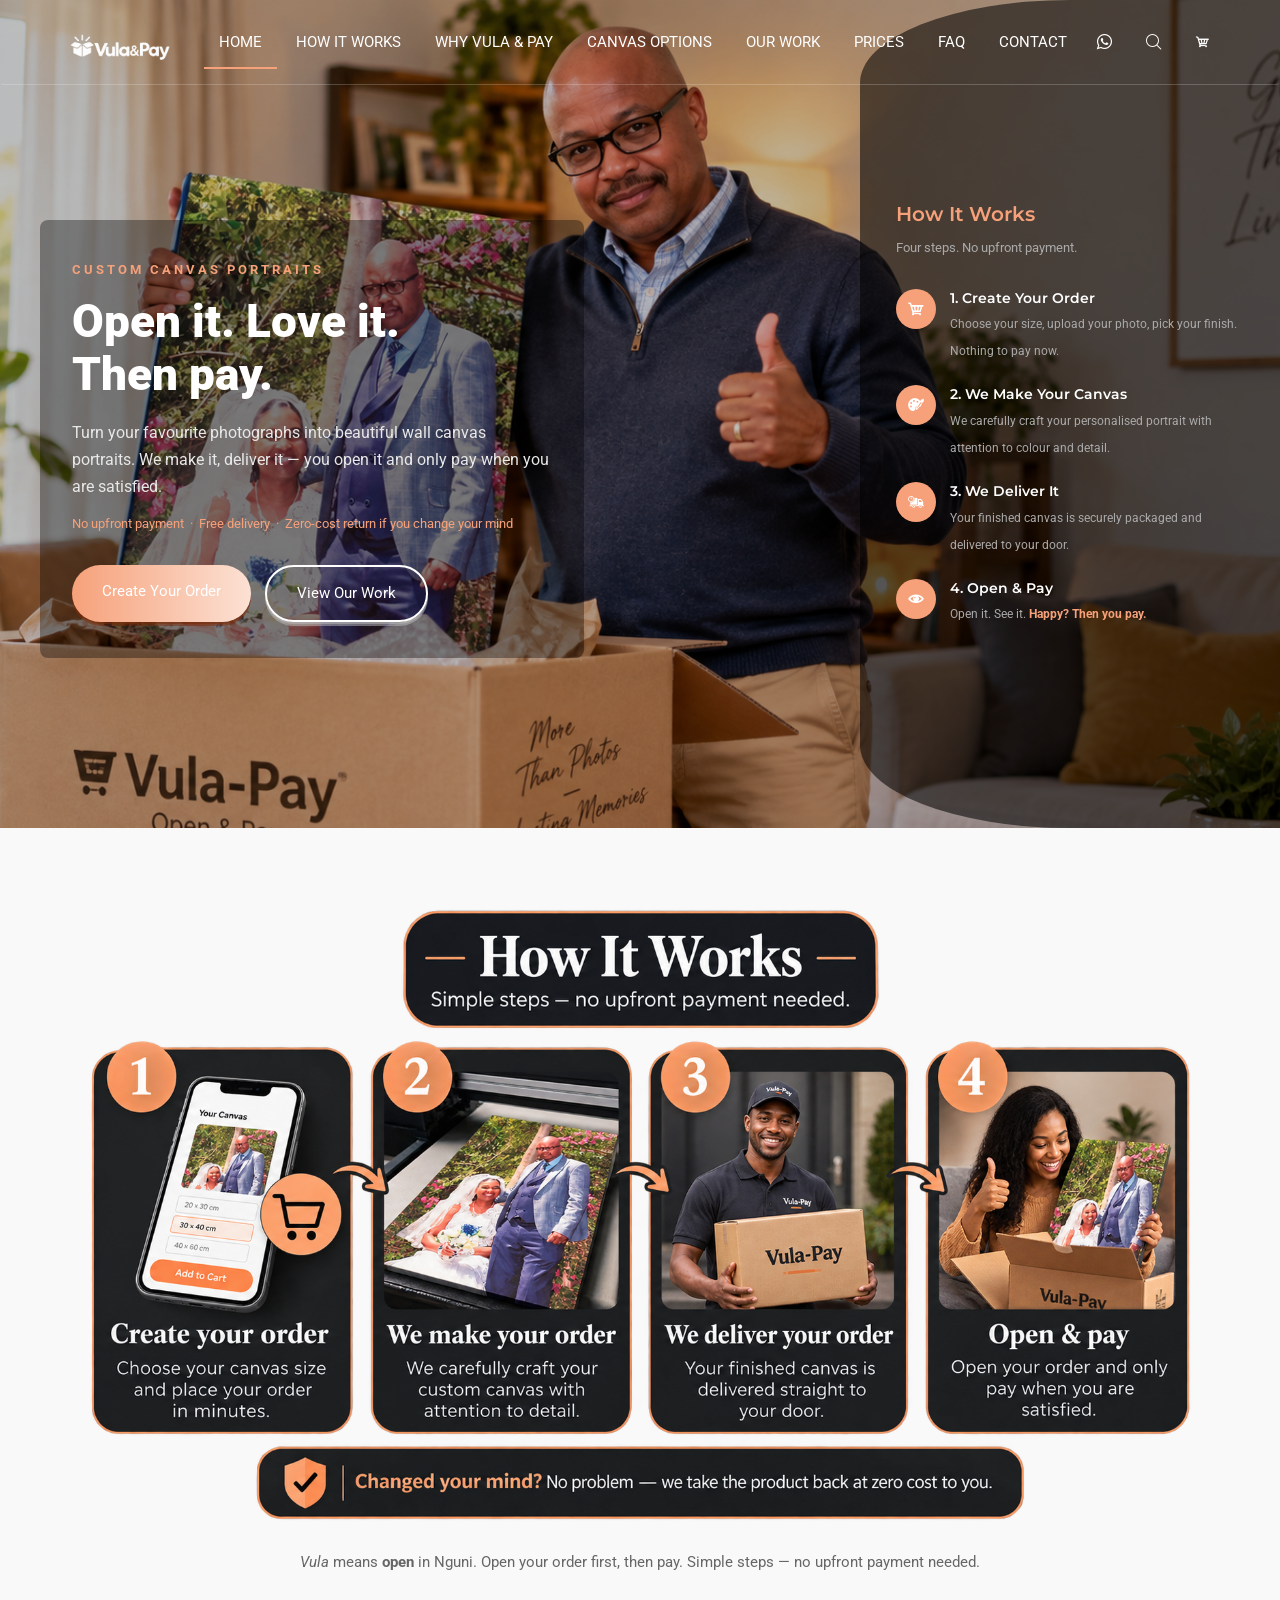
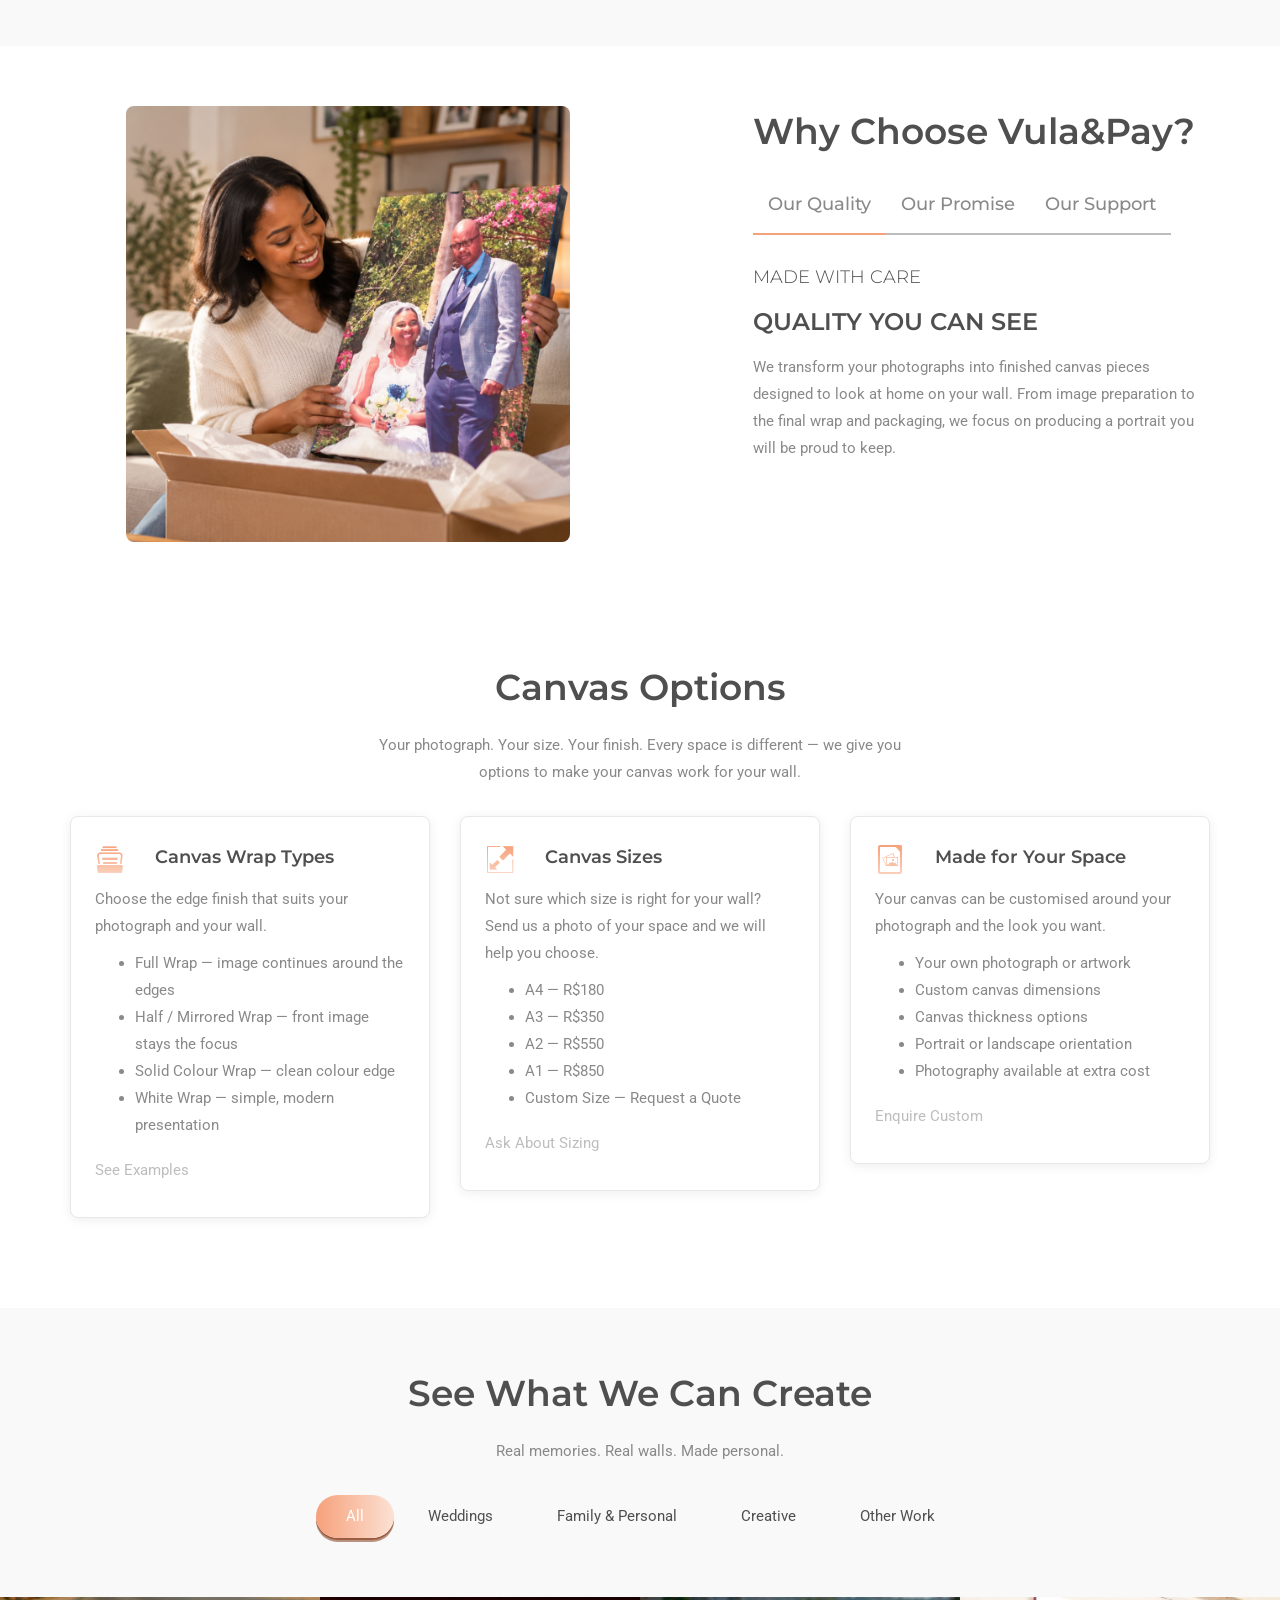
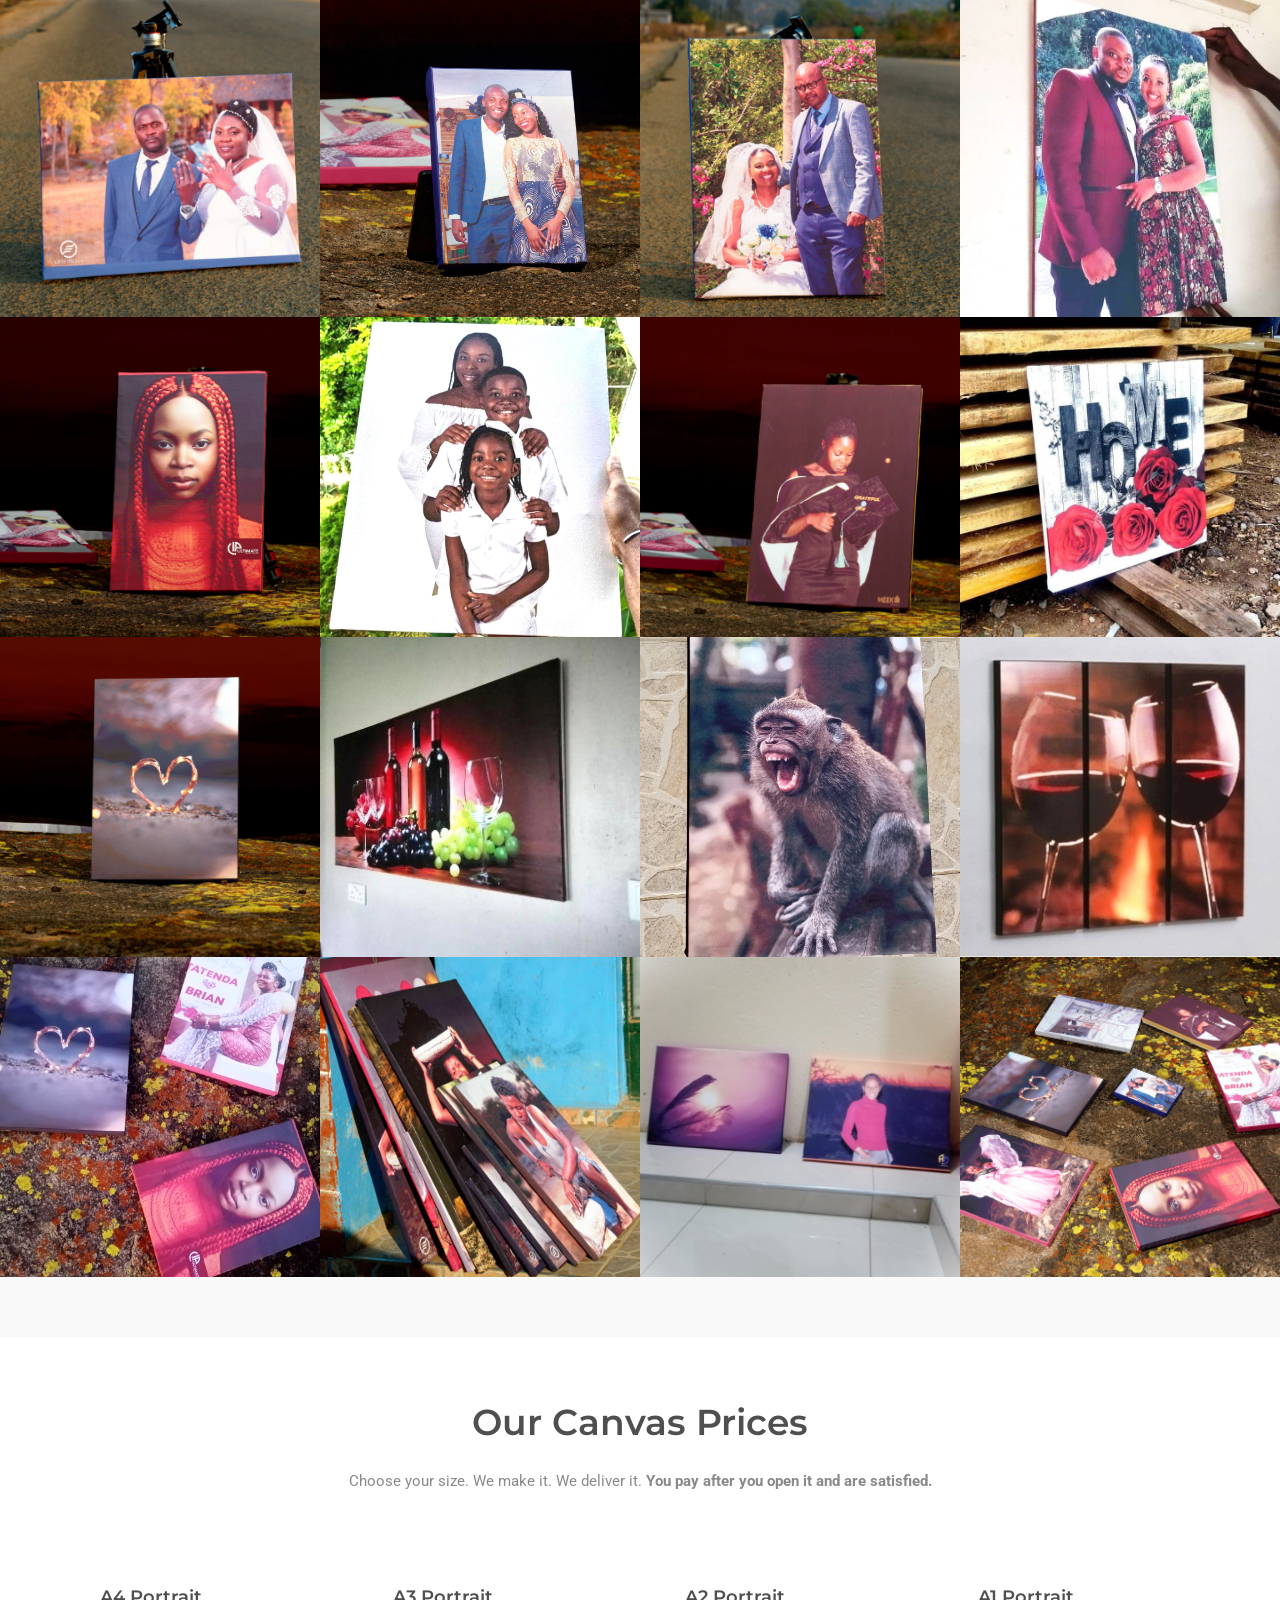
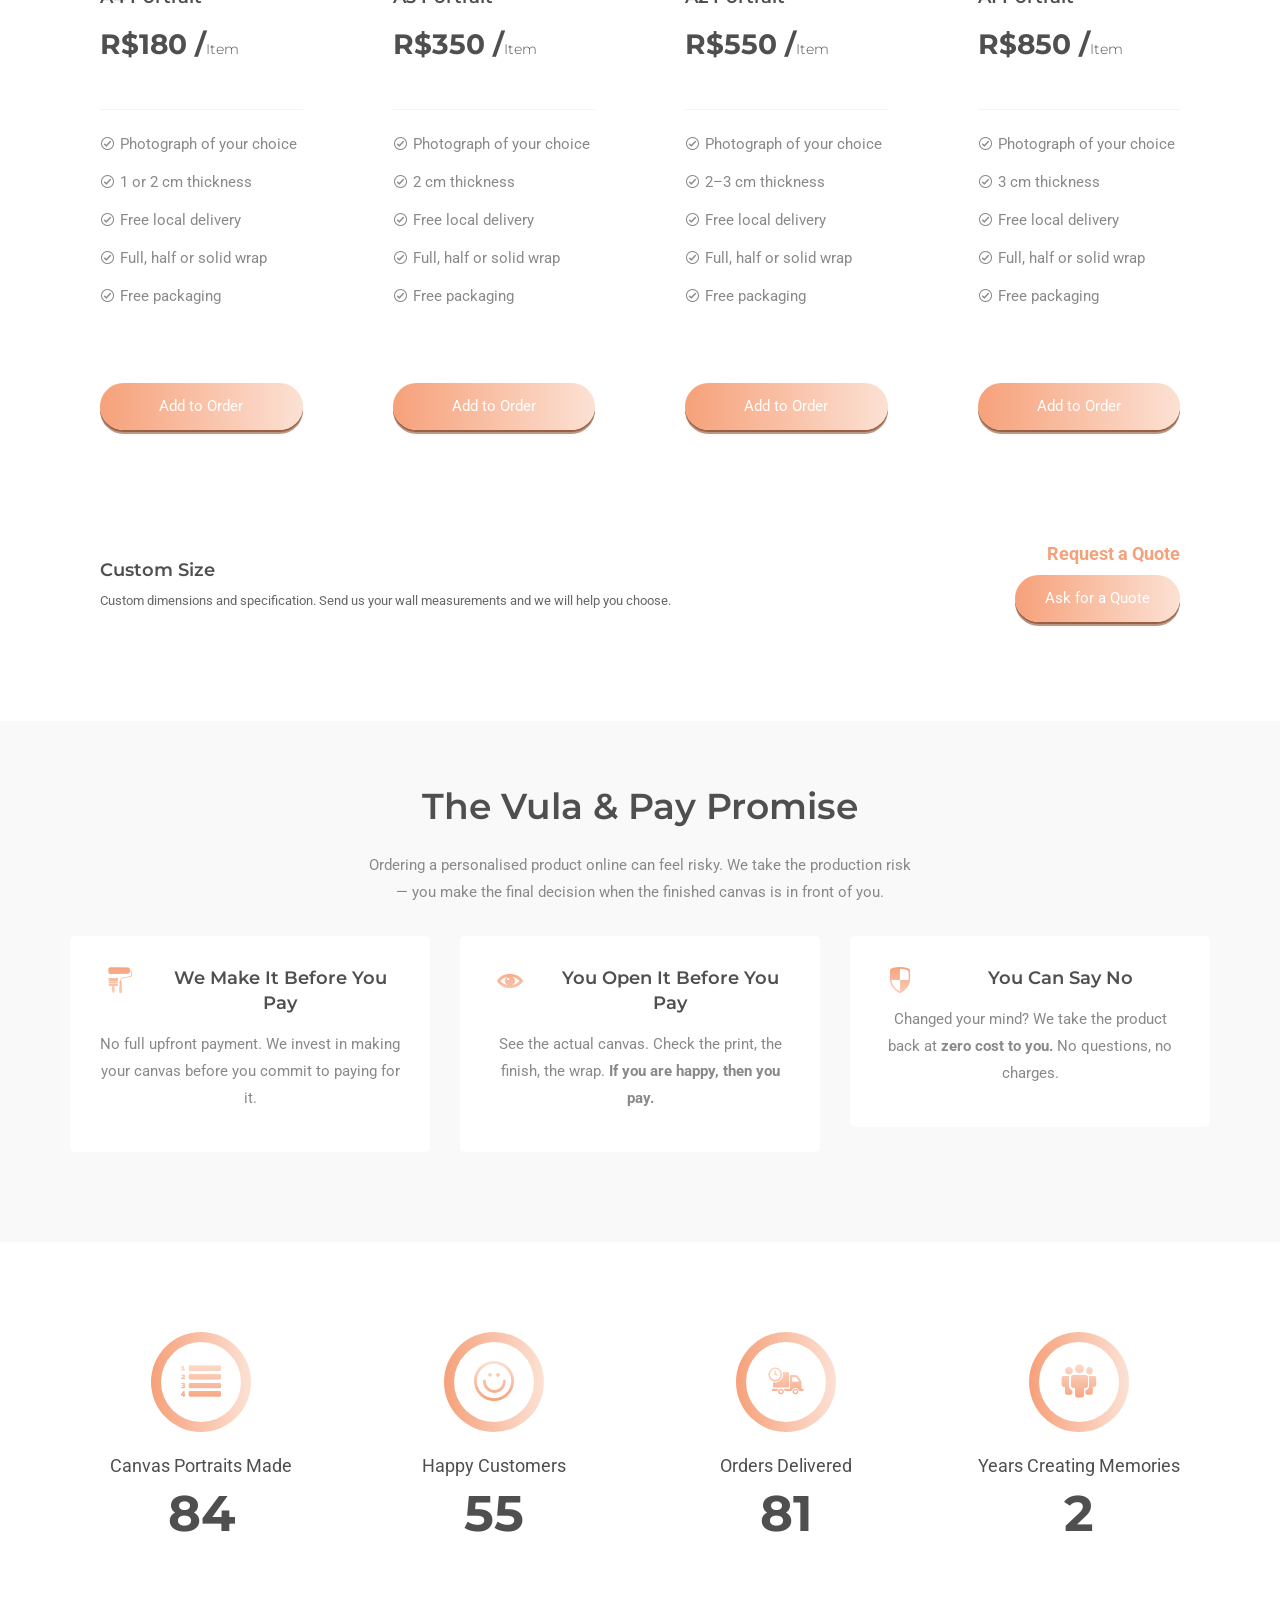
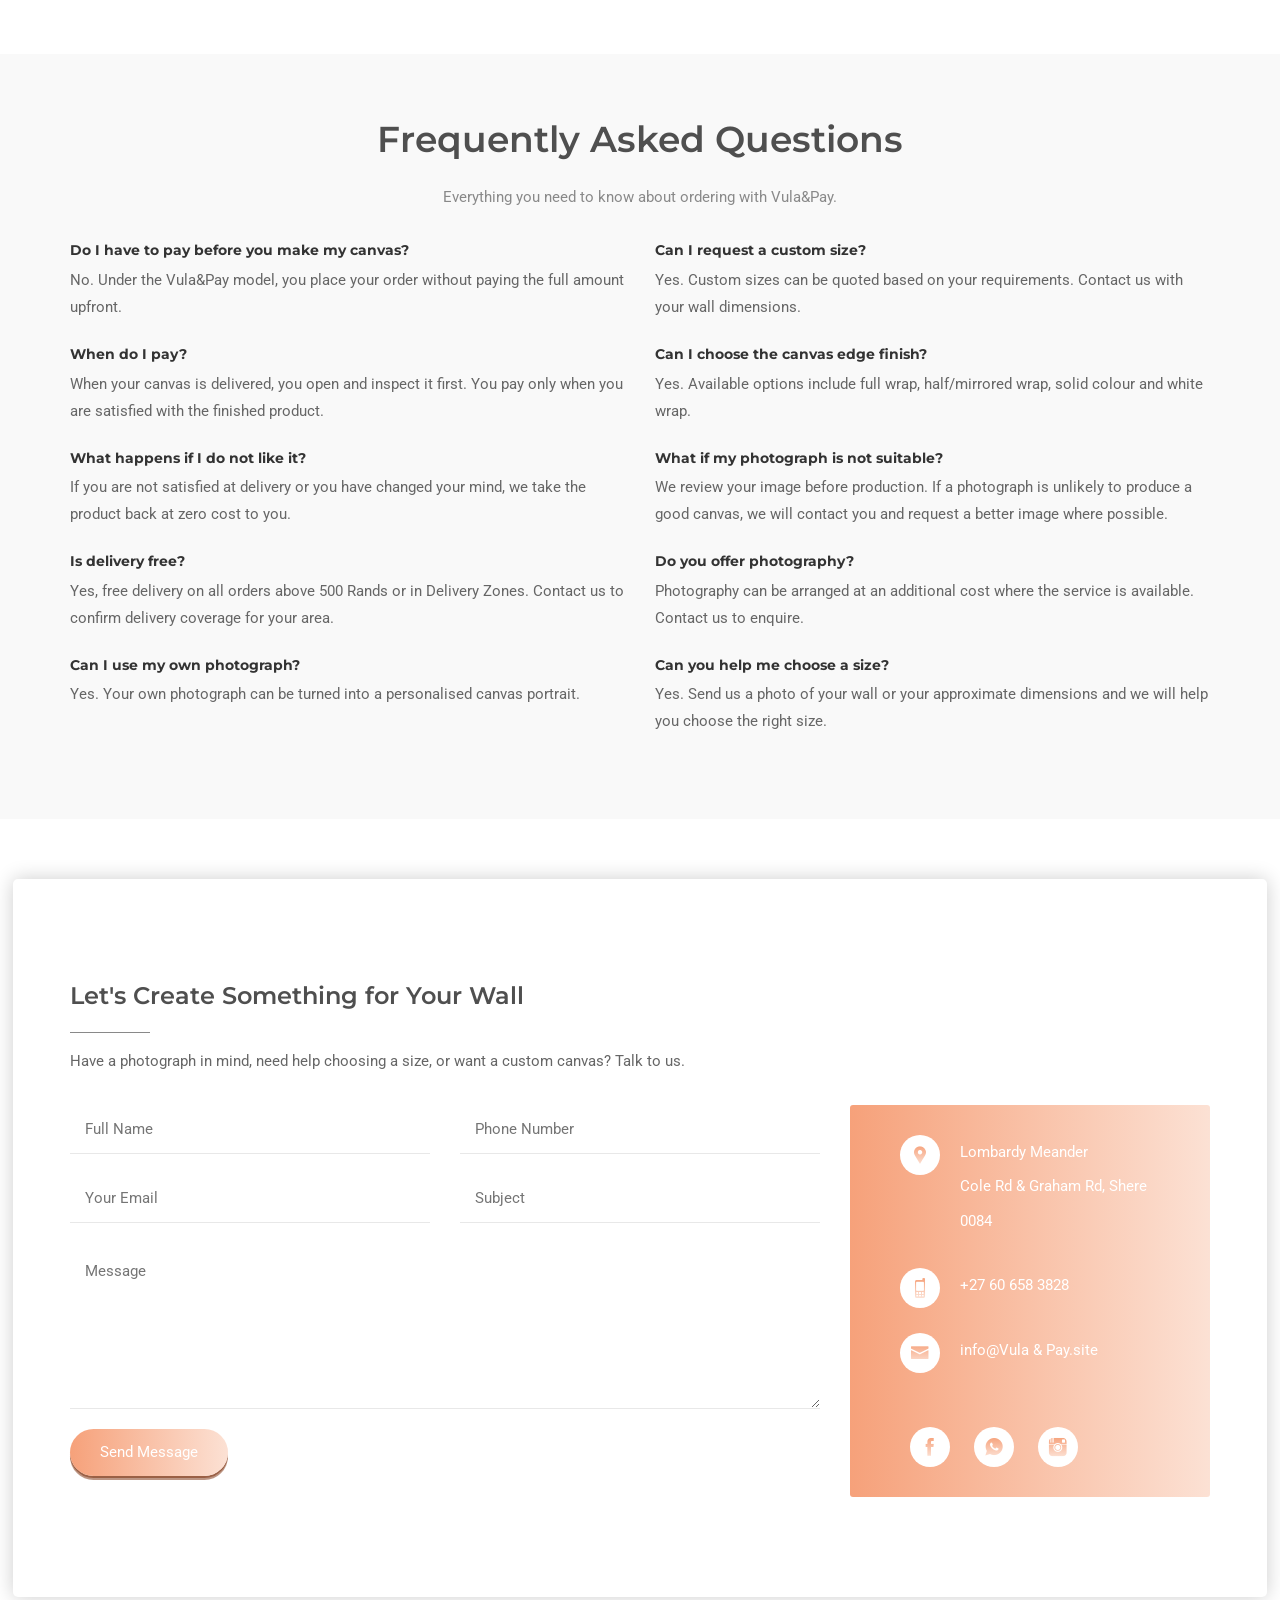
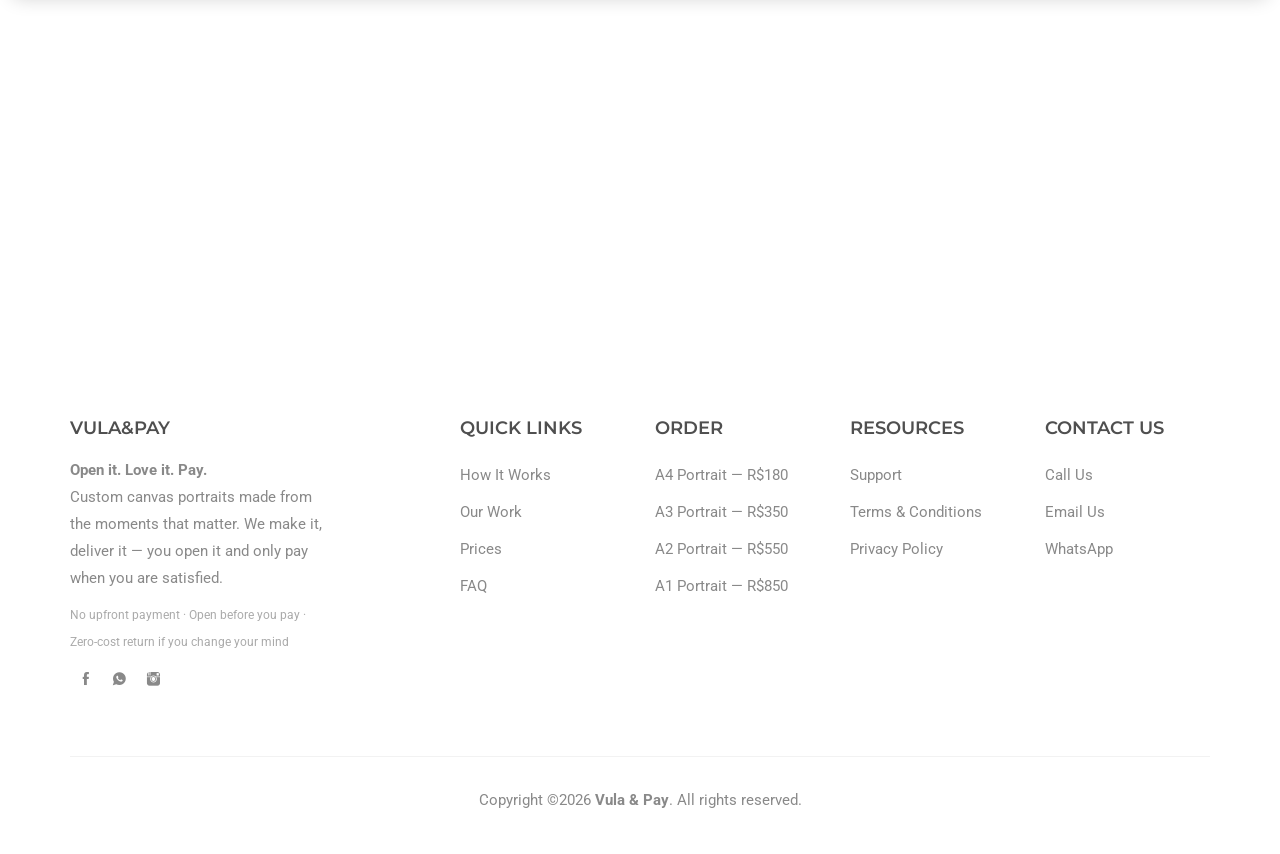
==== commit 02d15210: "Fixed: email" ====
--- a/upc website/index.html
+++ b/upc website/index.html
@@ -253,10 +253,10 @@
                         <h4>Canvas Sizes</h4>
                         <p>Not sure which size is right for your wall? Send us a photo of your space and we will help you choose.</p>
                         <ul>
-                            <li>A4 — R180</li>
-                            <li>A3 — R350</li>
-                            <li>A2 — R550</li>
-                            <li>A1 — R850</li>
+                            <li>A4 — R$180</li>
+                            <li>A3 — R$350</li>
+                            <li>A2 — R$550</li>
+                            <li>A1 — R$850</li>
                             <li>Custom Size — Request a Quote</li>
                         </ul>
                         <a href="whatsapp://send?phone=+27606583828&text=Hello Vula & Pay, I need help choosing the right canvas size for my photograph." class="read-more">Ask About Sizing</a>
@@ -421,7 +421,7 @@
                 <div class="col-xs-6 col-md-3 wow fadeInLeft" data-wow-delay="0.1s">
                     <div class="price-box">
                         <h4>A4 Portrait</h4>
-                        <h3 class="amount">R180 /<span>Item</span></h3>
+                        <h3 class="amount">R$180 /<span>Item</span></h3>
                         <ul class="price-list">
                             <li>Photograph of your choice</li>
                             <li>1 or 2 cm thickness</li>
@@ -435,7 +435,7 @@
                 <div class="col-xs-6 col-md-3 wow fadeInLeft" data-wow-delay="0.2s">
                     <div class="price-box active">
                         <h4>A3 Portrait</h4>
-                        <h3 class="amount">R350 /<span>Item</span></h3>
+                        <h3 class="amount">R$350 /<span>Item</span></h3>
                         <ul class="price-list">
                             <li>Photograph of your choice</li>
                             <li>2 cm thickness</li>
@@ -449,7 +449,7 @@
                 <div class="col-xs-6 col-md-3 wow fadeInLeft" data-wow-delay="0.3s">
                     <div class="price-box">
                         <h4>A2 Portrait</h4>
-                        <h3 class="amount">R550 /<span>Item</span></h3>
+                        <h3 class="amount">R$550 /<span>Item</span></h3>
                         <ul class="price-list">
                             <li>Photograph of your choice</li>
                             <li>2–3 cm thickness</li>
@@ -463,7 +463,7 @@
                 <div class="col-xs-6 col-md-3 wow fadeInLeft" data-wow-delay="0.4s">
                     <div class="price-box">
                         <h4>A1 Portrait</h4>
-                        <h3 class="amount">R850 /<span>Item</span></h3>
+                        <h3 class="amount">R$850 /<span>Item</span></h3>
                         <ul class="price-list">
                             <li>Photograph of your choice</li>
                             <li>3 cm thickness</li>
@@ -723,10 +723,10 @@
                         <div class="footer-single">
                             <h4 class="upper">Order</h4>
                             <ul>
-                                <li><a href="#price-area">A4 Portrait — R180</a></li>
-                                <li><a href="#price-area">A3 Portrait — R350</a></li>
-                                <li><a href="#price-area">A2 Portrait — R550</a></li>
-                                <li><a href="#price-area">A1 Portrait — R850</a></li>
+                                <li><a href="#price-area">A4 Portrait — R$180</a></li>
+                                <li><a href="#price-area">A3 Portrait — R$350</a></li>
+                                <li><a href="#price-area">A2 Portrait — R$550</a></li>
+                                <li><a href="#price-area">A1 Portrait — R$850</a></li>
                             </ul>
                         </div>
                     </div>
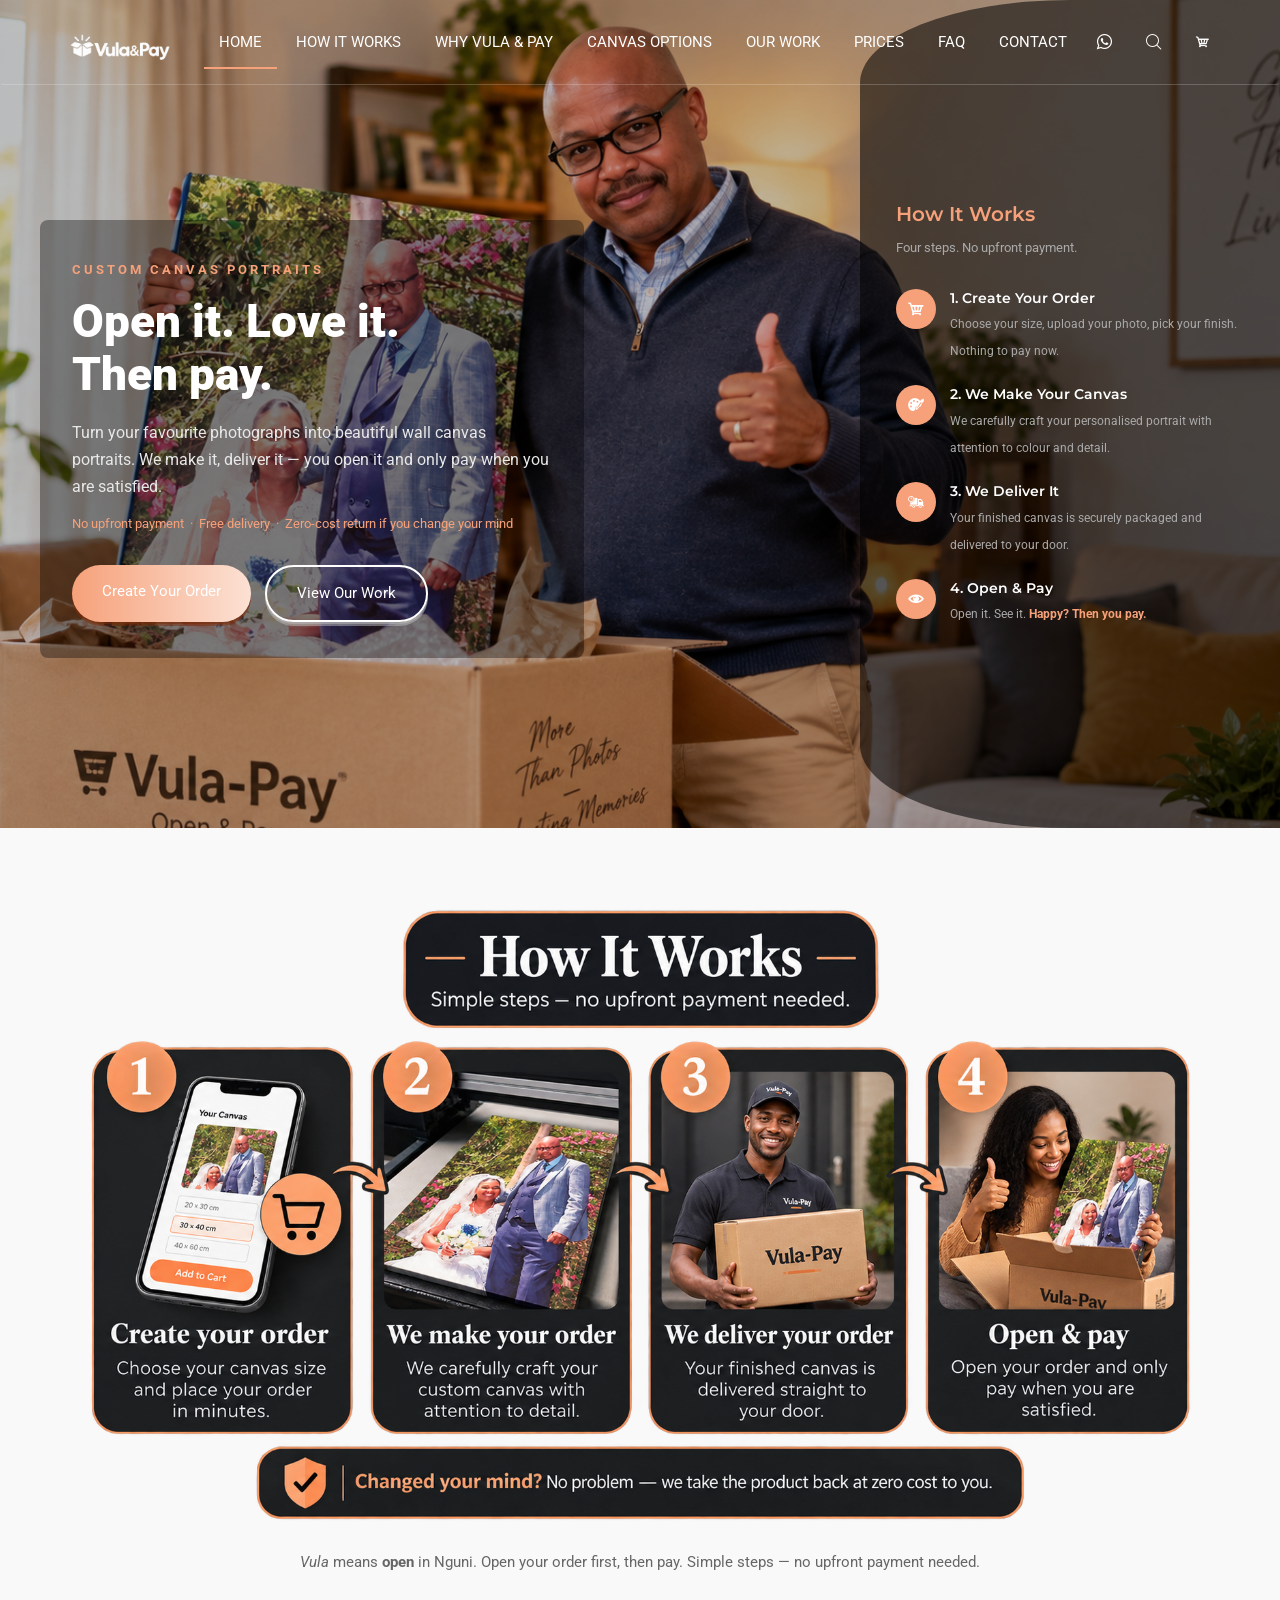
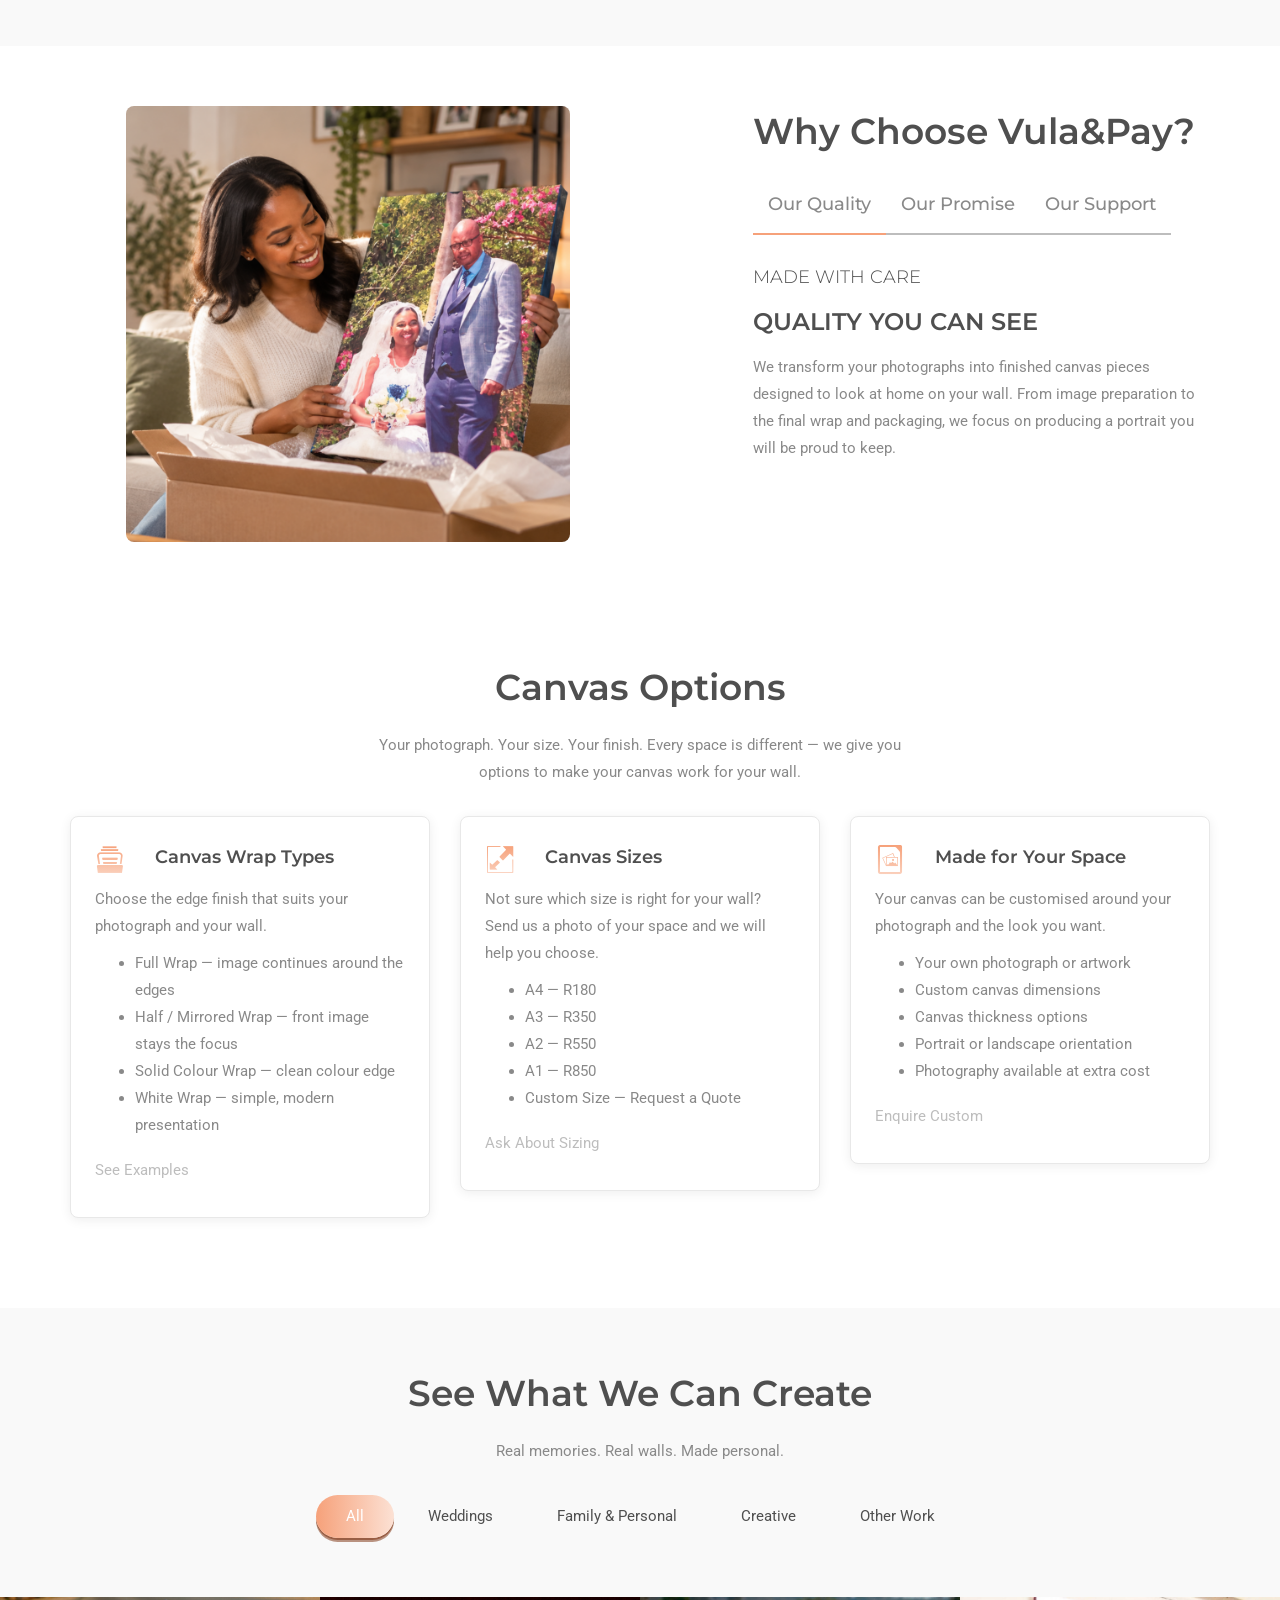
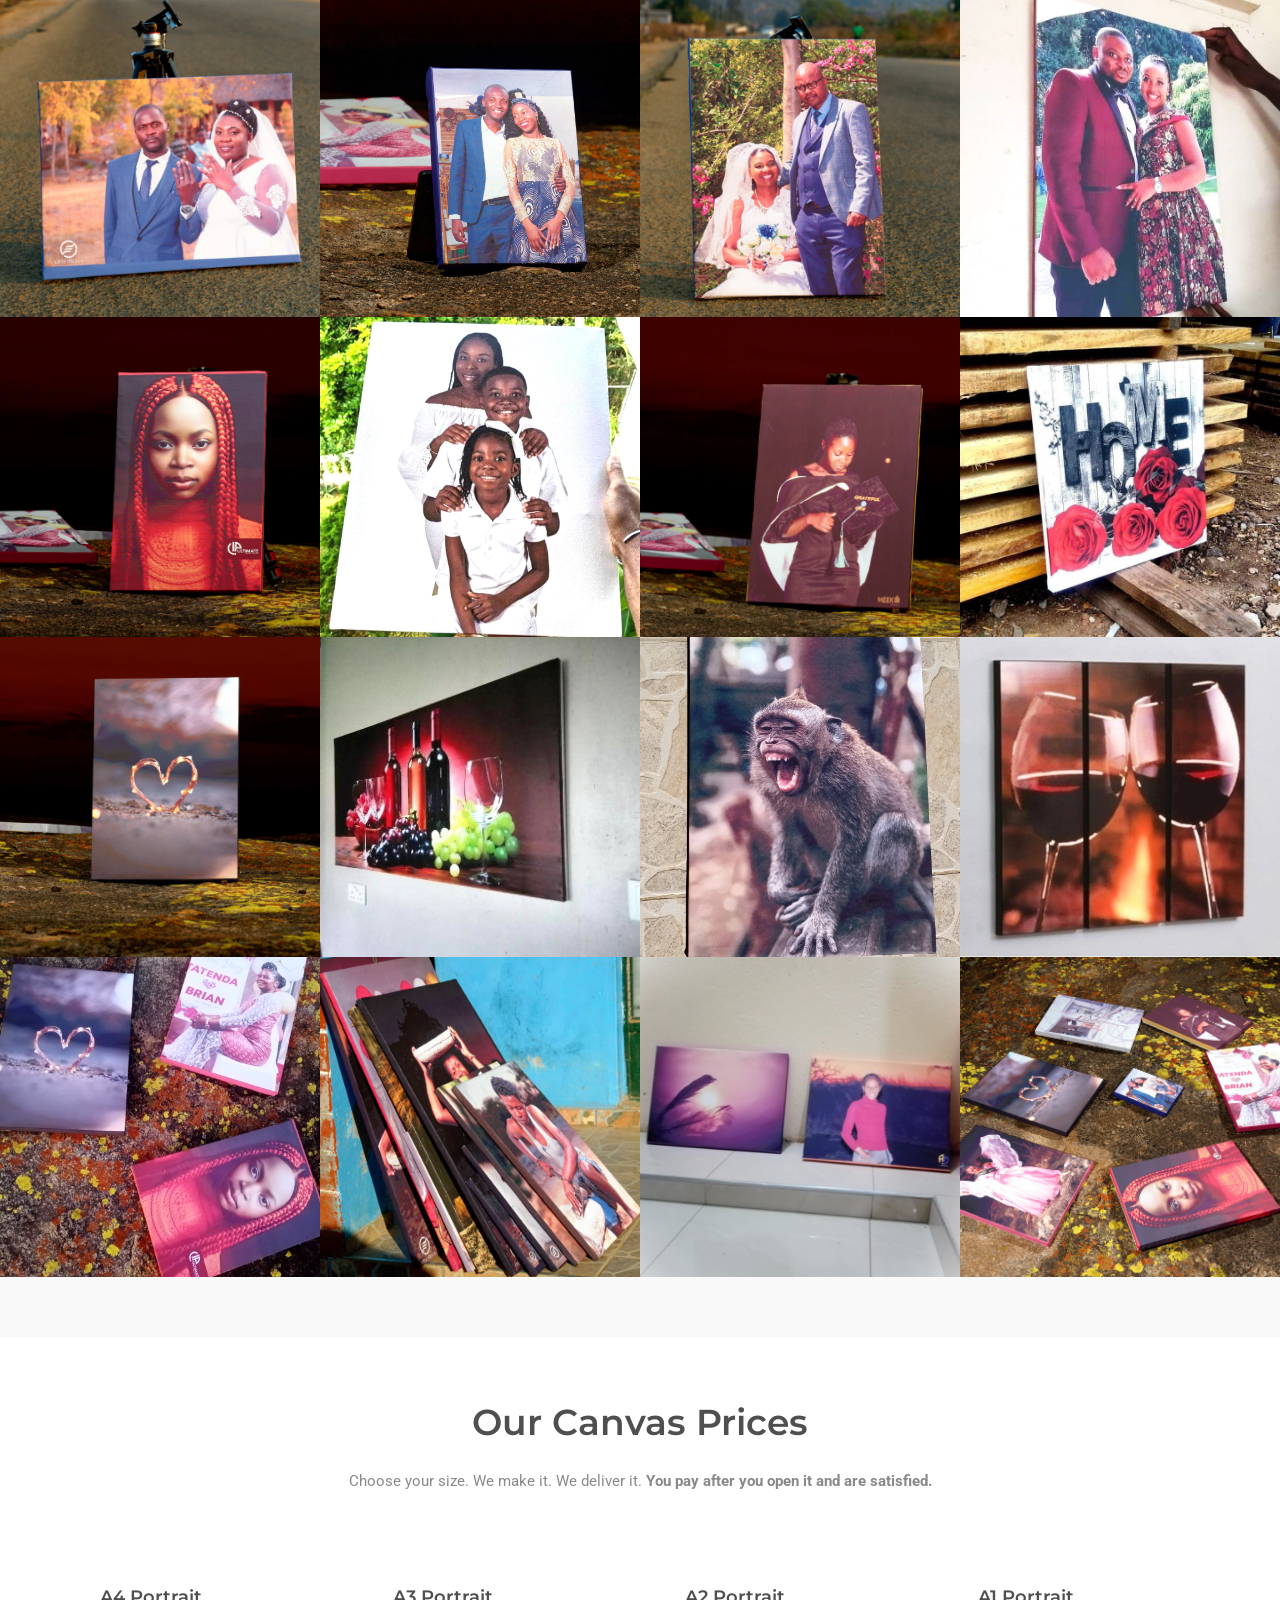
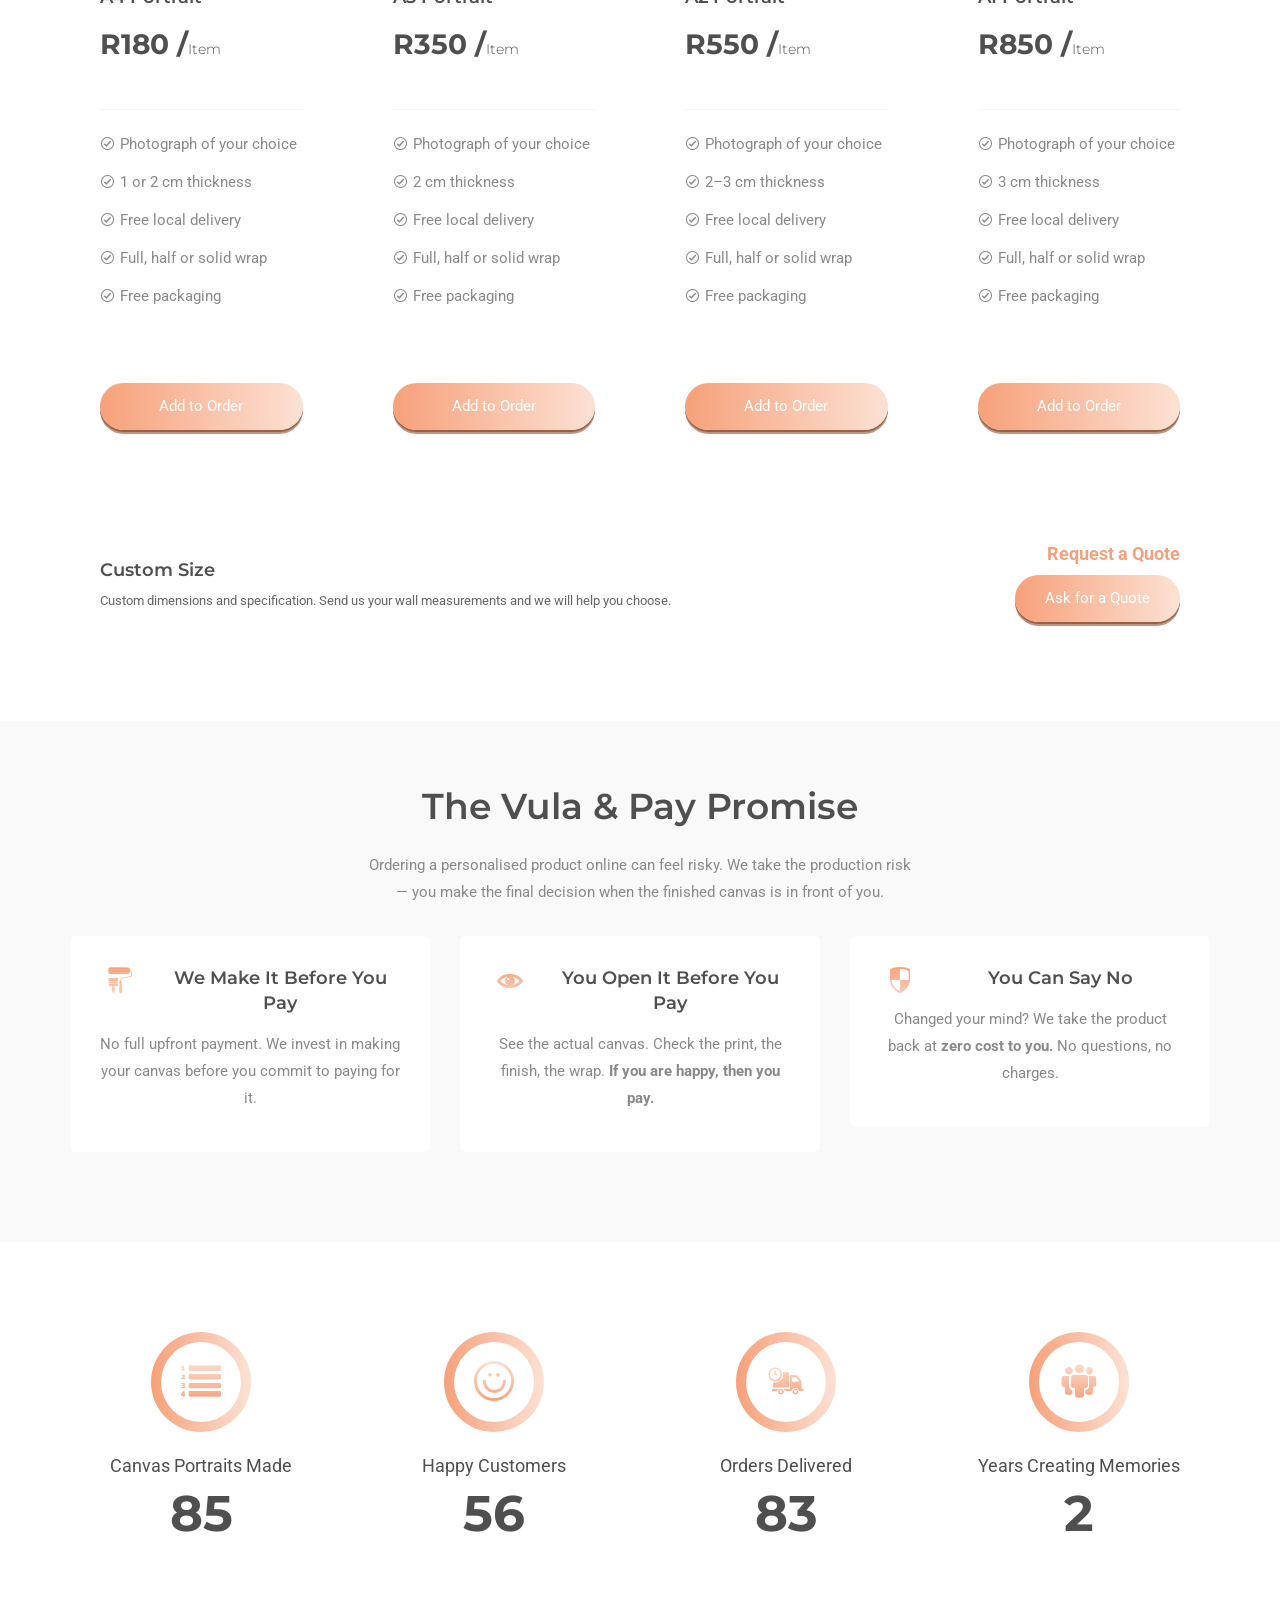
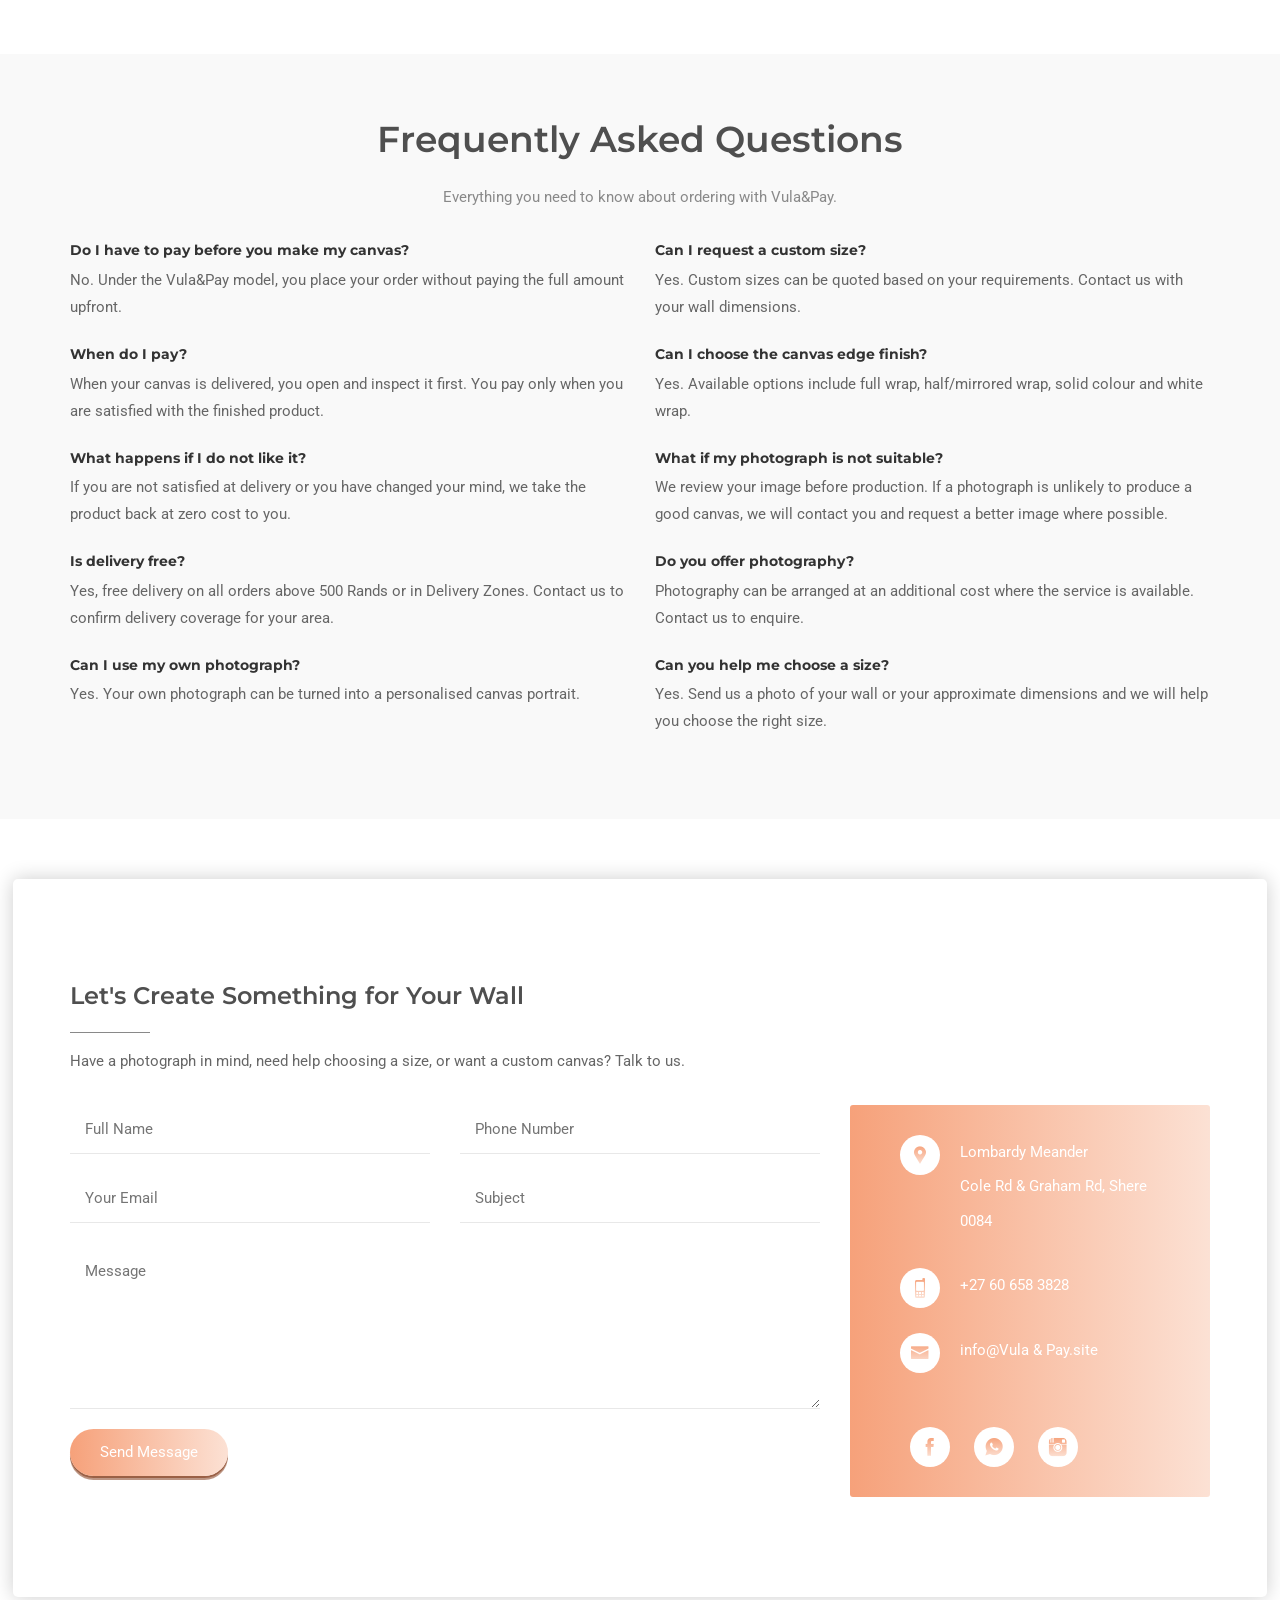
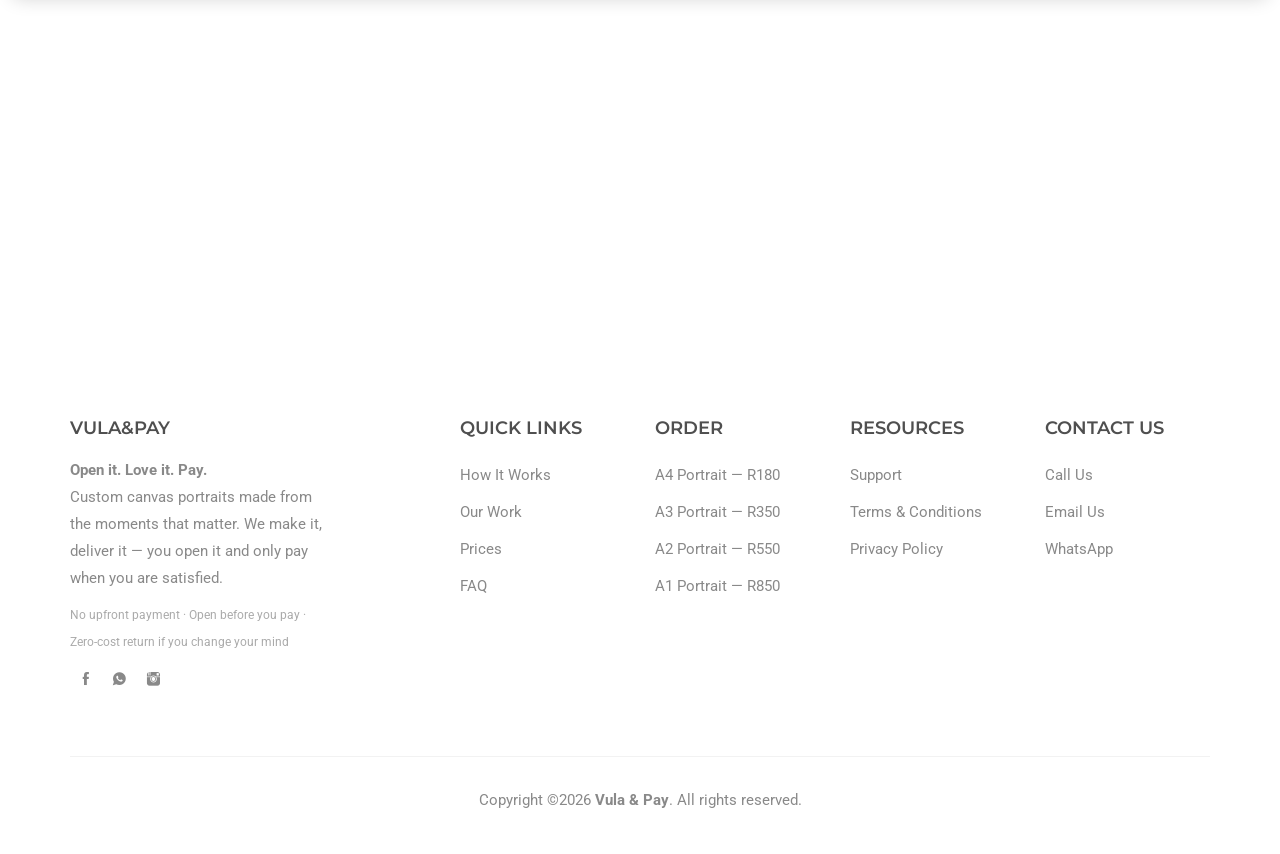
==== commit 6eb1a331: "FIXED: Amount" ====
--- a/upc website/index.html
+++ b/upc website/index.html
@@ -253,10 +253,10 @@
                         <h4>Canvas Sizes</h4>
                         <p>Not sure which size is right for your wall? Send us a photo of your space and we will help you choose.</p>
                         <ul>
-                            <li>A4 — R$180</li>
-                            <li>A3 — R$350</li>
-                            <li>A2 — R$550</li>
-                            <li>A1 — R$850</li>
+                            <li>A4 — R180</li>
+                            <li>A3 — R350</li>
+                            <li>A2 — R550</li>
+                            <li>A1 — R850</li>
                             <li>Custom Size — Request a Quote</li>
                         </ul>
                         <a href="whatsapp://send?phone=+27606583828&text=Hello Vula & Pay, I need help choosing the right canvas size for my photograph." class="read-more">Ask About Sizing</a>
@@ -421,7 +421,7 @@
                 <div class="col-xs-6 col-md-3 wow fadeInLeft" data-wow-delay="0.1s">
                     <div class="price-box">
                         <h4>A4 Portrait</h4>
-                        <h3 class="amount">R$180 /<span>Item</span></h3>
+                        <h3 class="amount">R180 /<span>Item</span></h3>
                         <ul class="price-list">
                             <li>Photograph of your choice</li>
                             <li>1 or 2 cm thickness</li>
@@ -435,7 +435,7 @@
                 <div class="col-xs-6 col-md-3 wow fadeInLeft" data-wow-delay="0.2s">
                     <div class="price-box active">
                         <h4>A3 Portrait</h4>
-                        <h3 class="amount">R$350 /<span>Item</span></h3>
+                        <h3 class="amount">R350 /<span>Item</span></h3>
                         <ul class="price-list">
                             <li>Photograph of your choice</li>
                             <li>2 cm thickness</li>
@@ -449,7 +449,7 @@
                 <div class="col-xs-6 col-md-3 wow fadeInLeft" data-wow-delay="0.3s">
                     <div class="price-box">
                         <h4>A2 Portrait</h4>
-                        <h3 class="amount">R$550 /<span>Item</span></h3>
+                        <h3 class="amount">R550 /<span>Item</span></h3>
                         <ul class="price-list">
                             <li>Photograph of your choice</li>
                             <li>2–3 cm thickness</li>
@@ -463,7 +463,7 @@
                 <div class="col-xs-6 col-md-3 wow fadeInLeft" data-wow-delay="0.4s">
                     <div class="price-box">
                         <h4>A1 Portrait</h4>
-                        <h3 class="amount">R$850 /<span>Item</span></h3>
+                        <h3 class="amount">R850 /<span>Item</span></h3>
                         <ul class="price-list">
                             <li>Photograph of your choice</li>
                             <li>3 cm thickness</li>
@@ -723,10 +723,10 @@
                         <div class="footer-single">
                             <h4 class="upper">Order</h4>
                             <ul>
-                                <li><a href="#price-area">A4 Portrait — R$180</a></li>
-                                <li><a href="#price-area">A3 Portrait — R$350</a></li>
-                                <li><a href="#price-area">A2 Portrait — R$550</a></li>
-                                <li><a href="#price-area">A1 Portrait — R$850</a></li>
+                                <li><a href="#price-area">A4 Portrait — R180</a></li>
+                                <li><a href="#price-area">A3 Portrait — R350</a></li>
+                                <li><a href="#price-area">A2 Portrait — R550</a></li>
+                                <li><a href="#price-area">A1 Portrait — R850</a></li>
                             </ul>
                         </div>
                     </div>
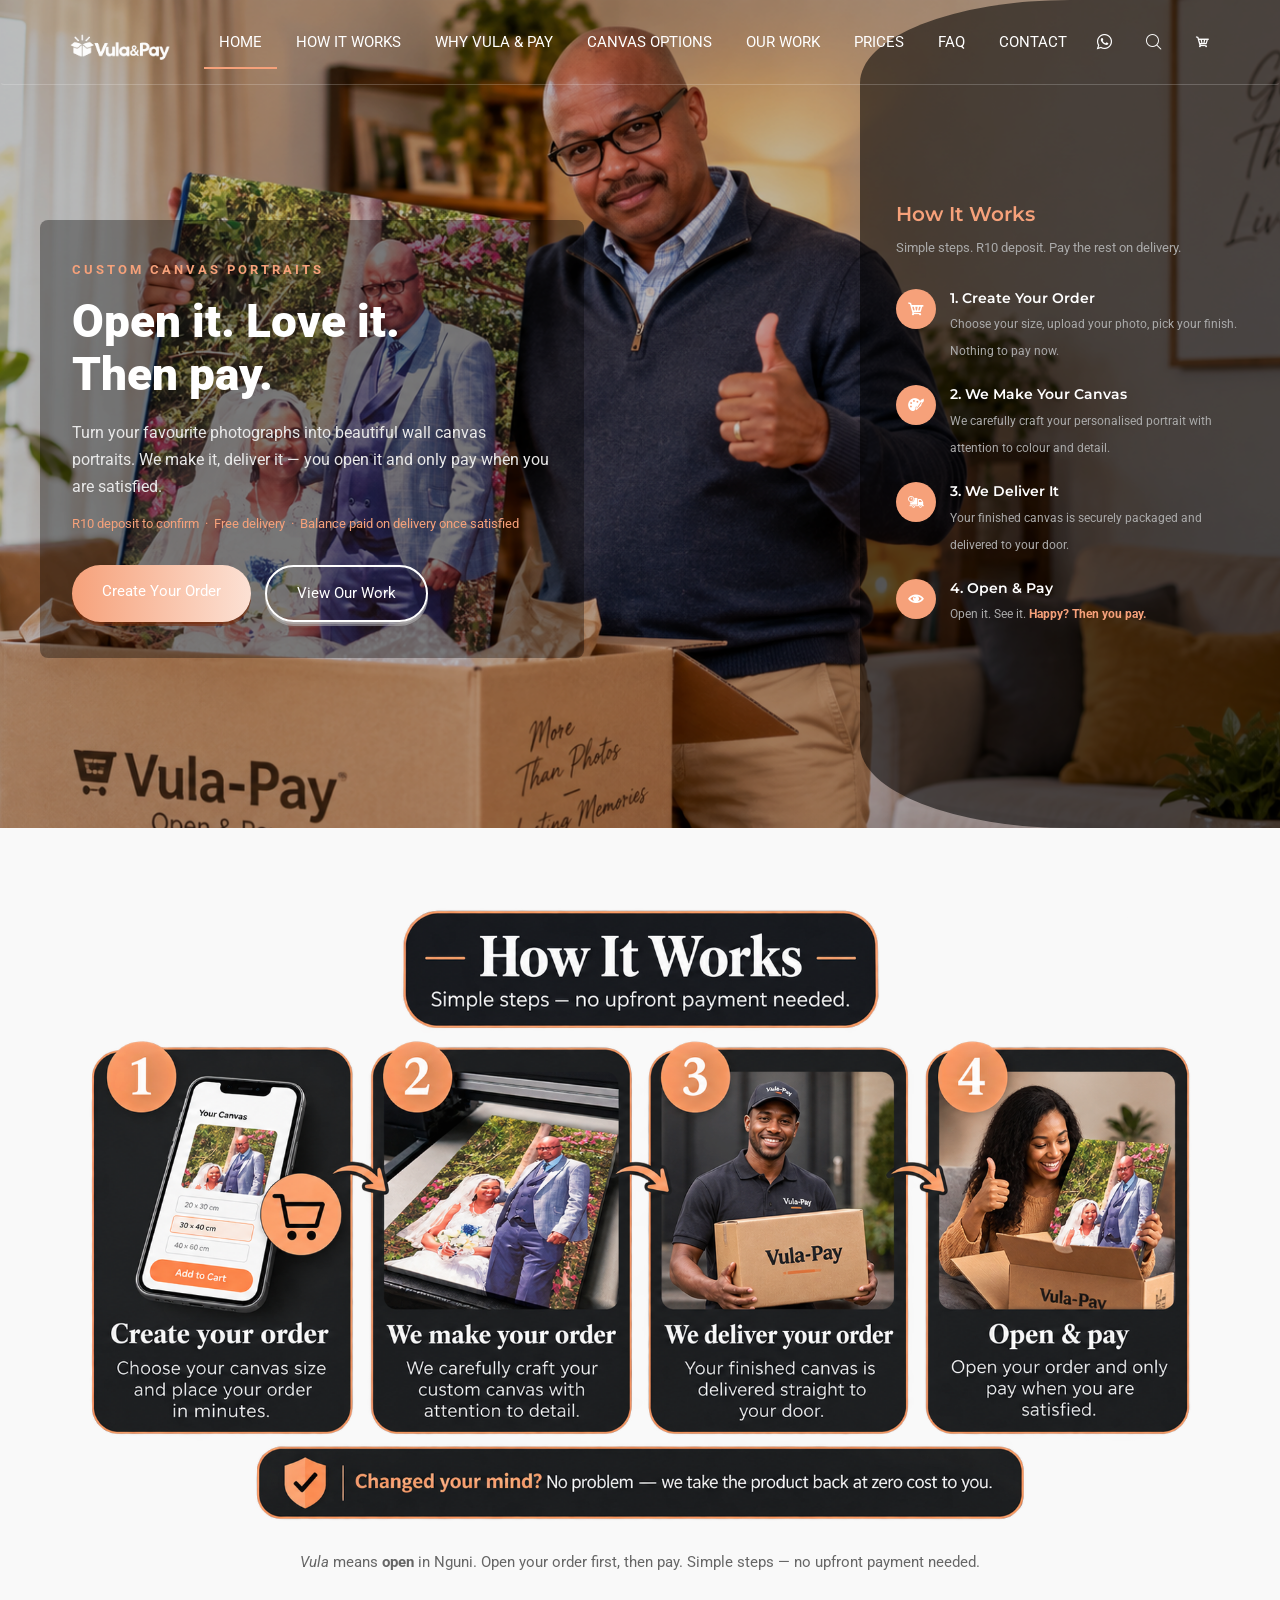
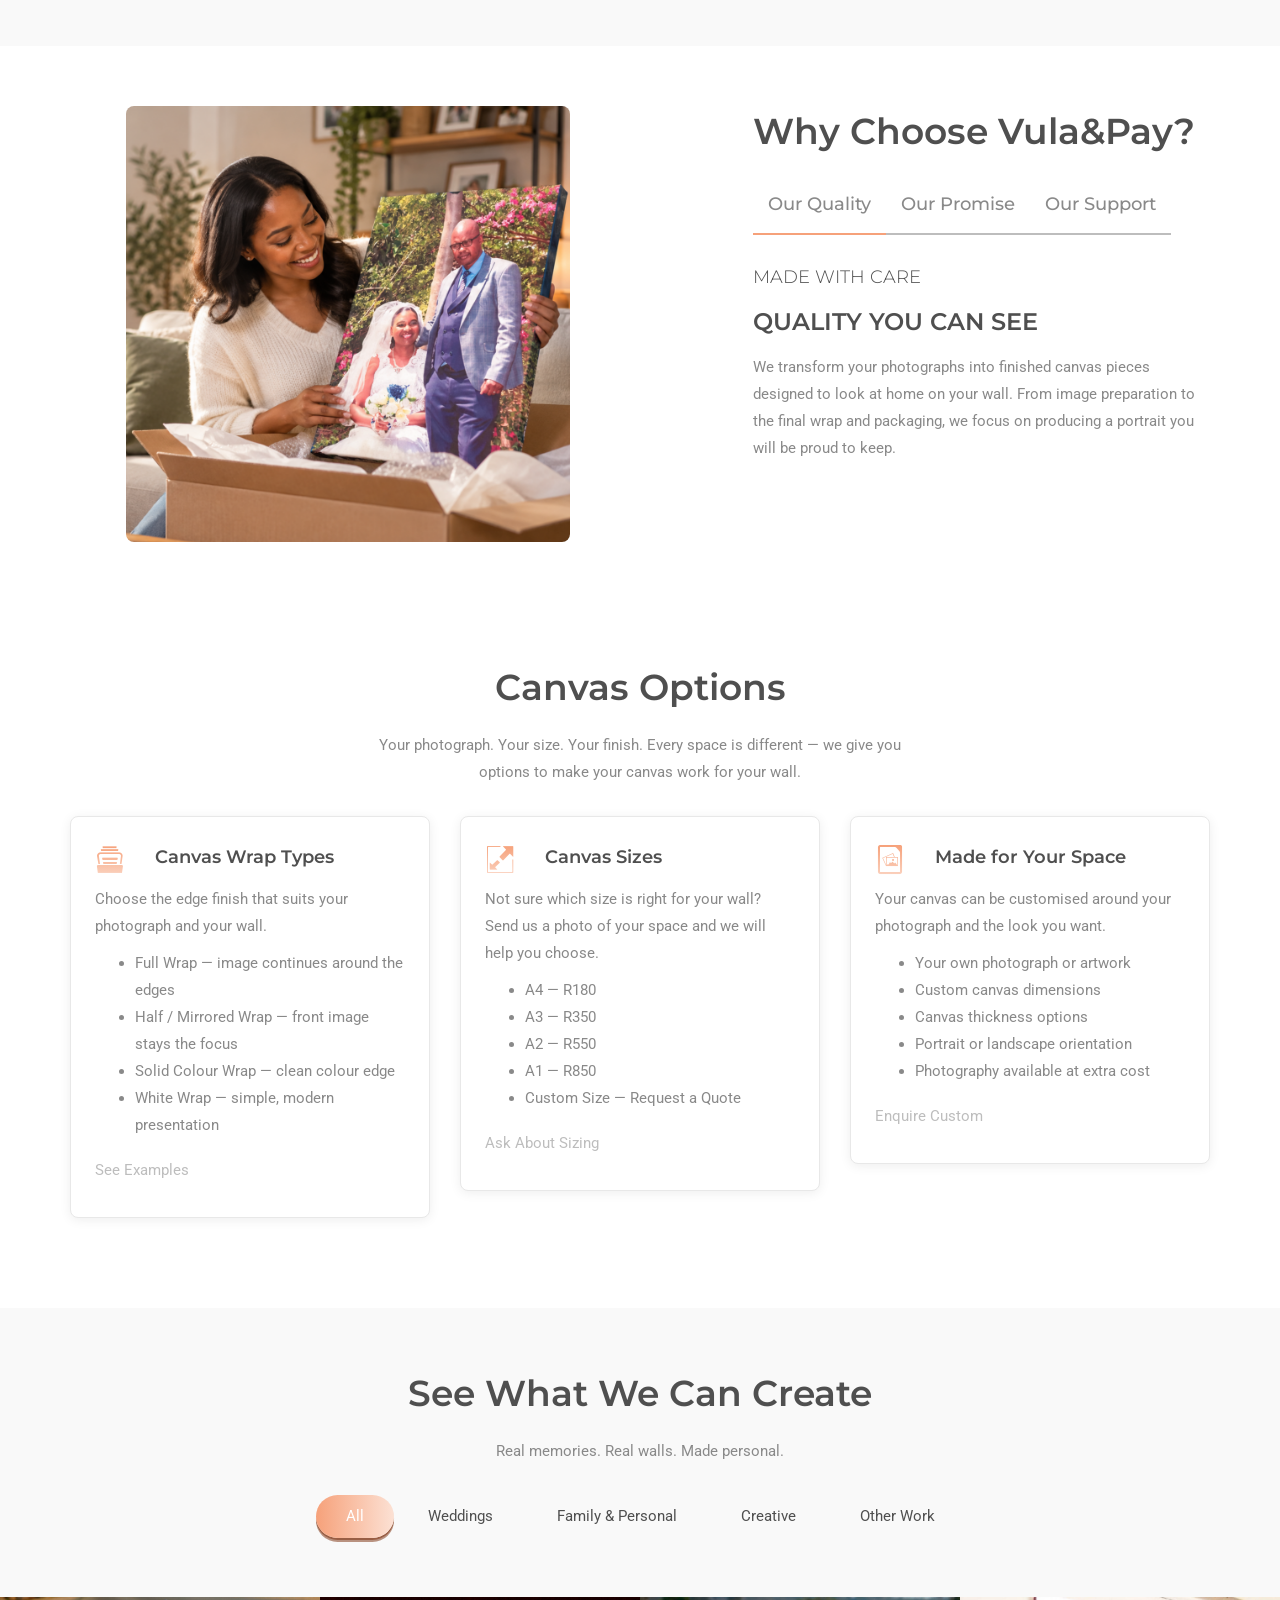
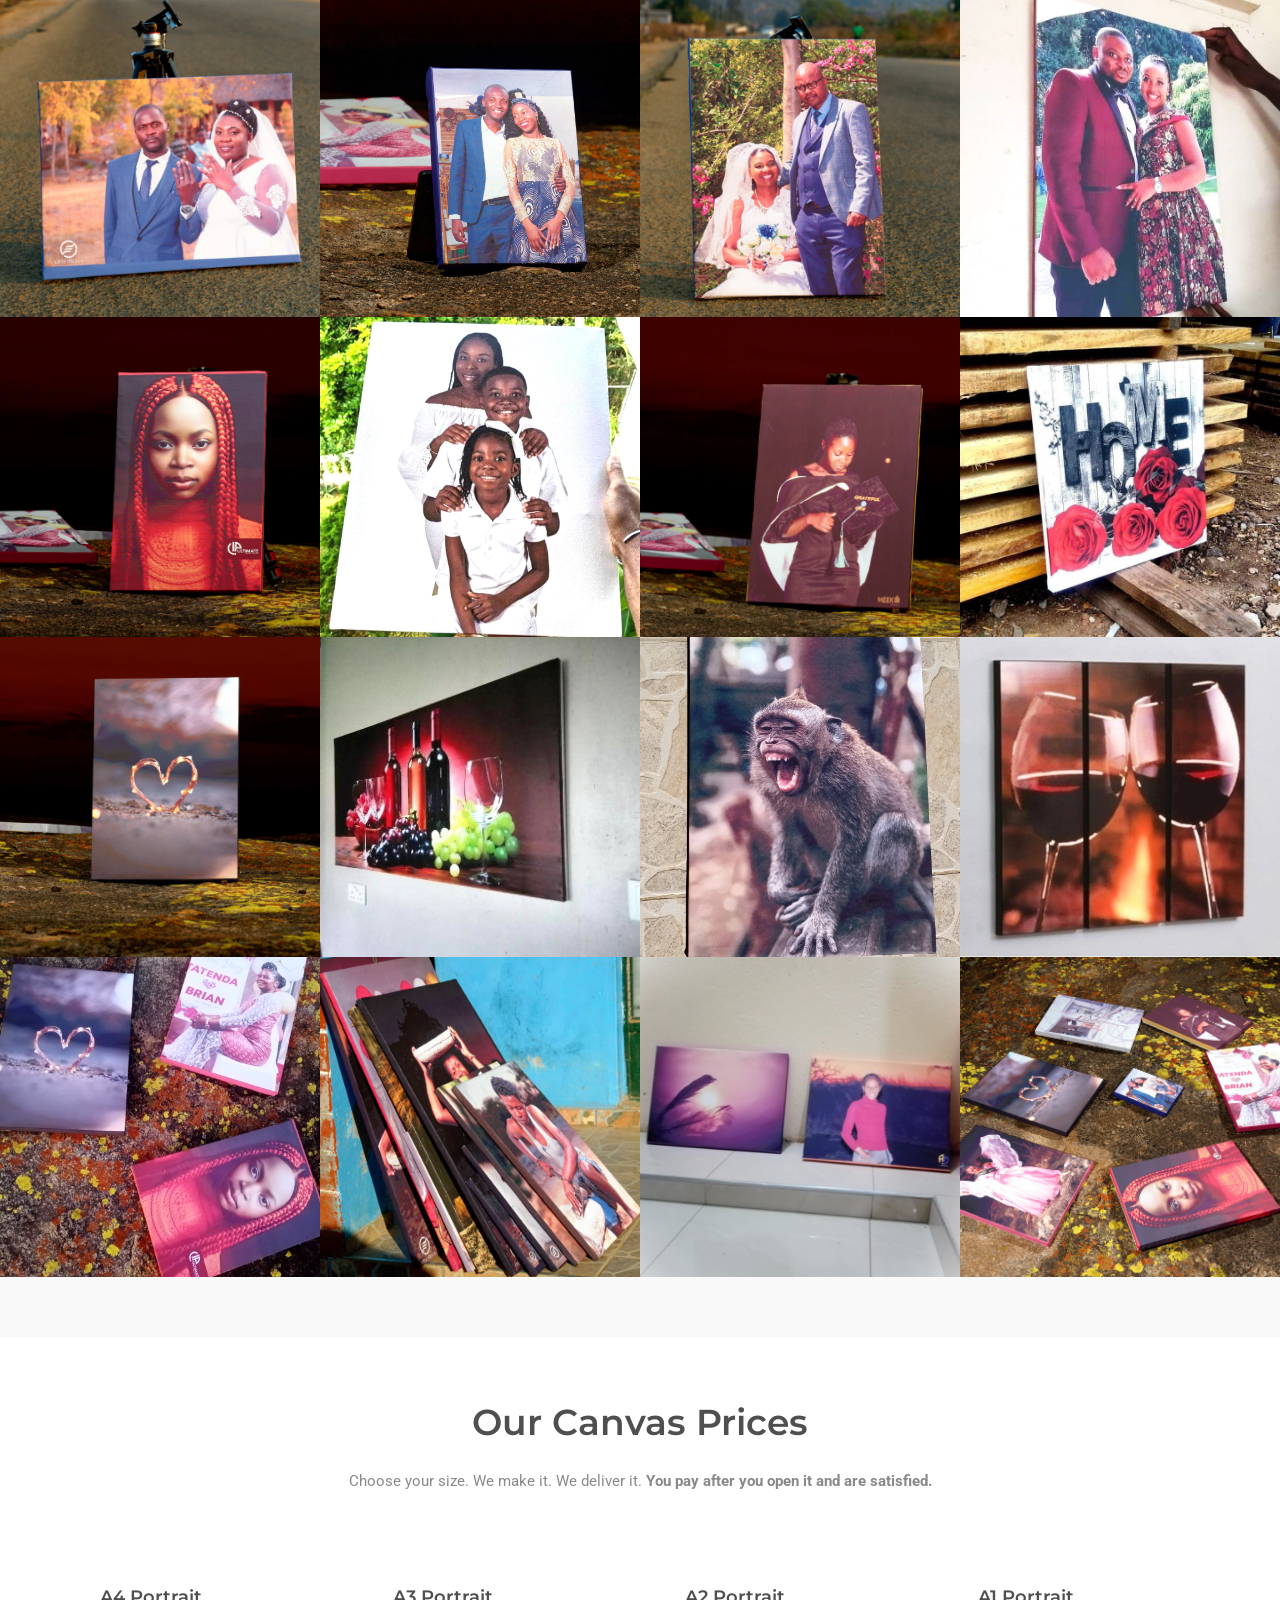
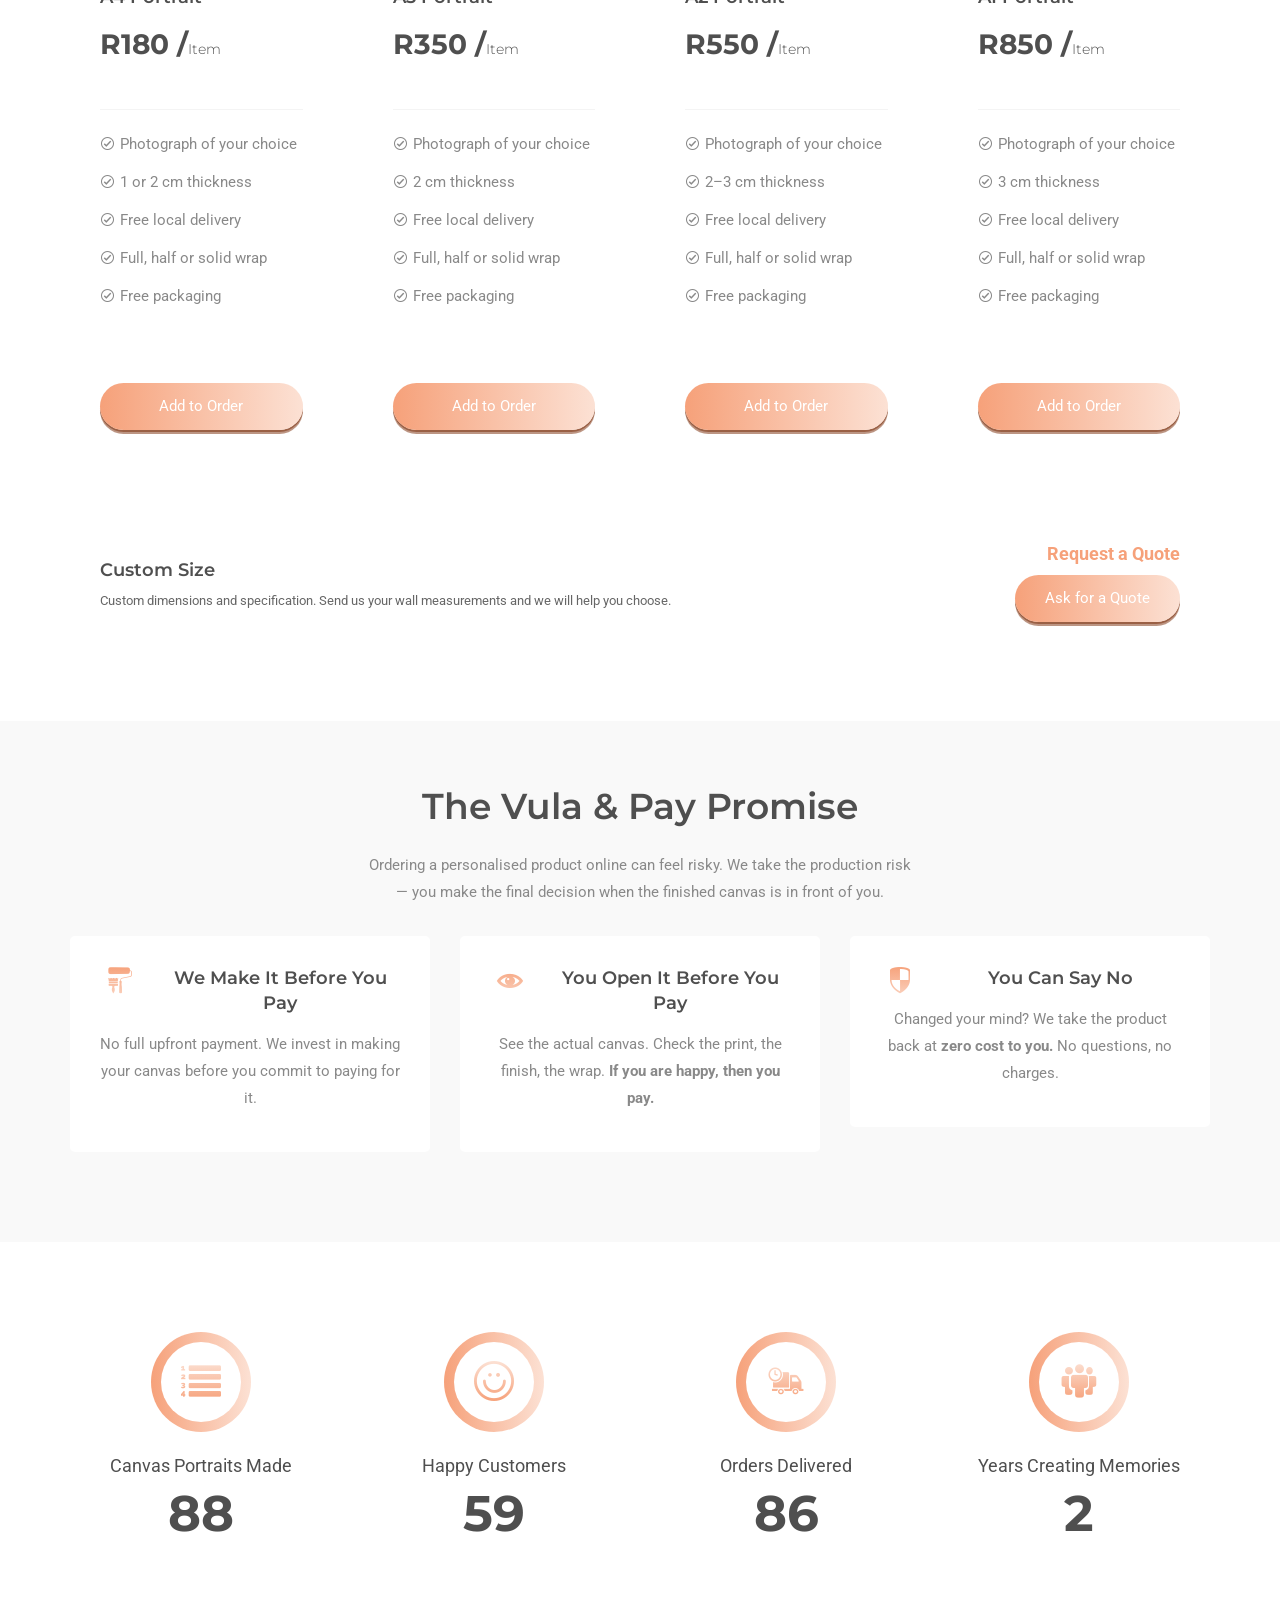
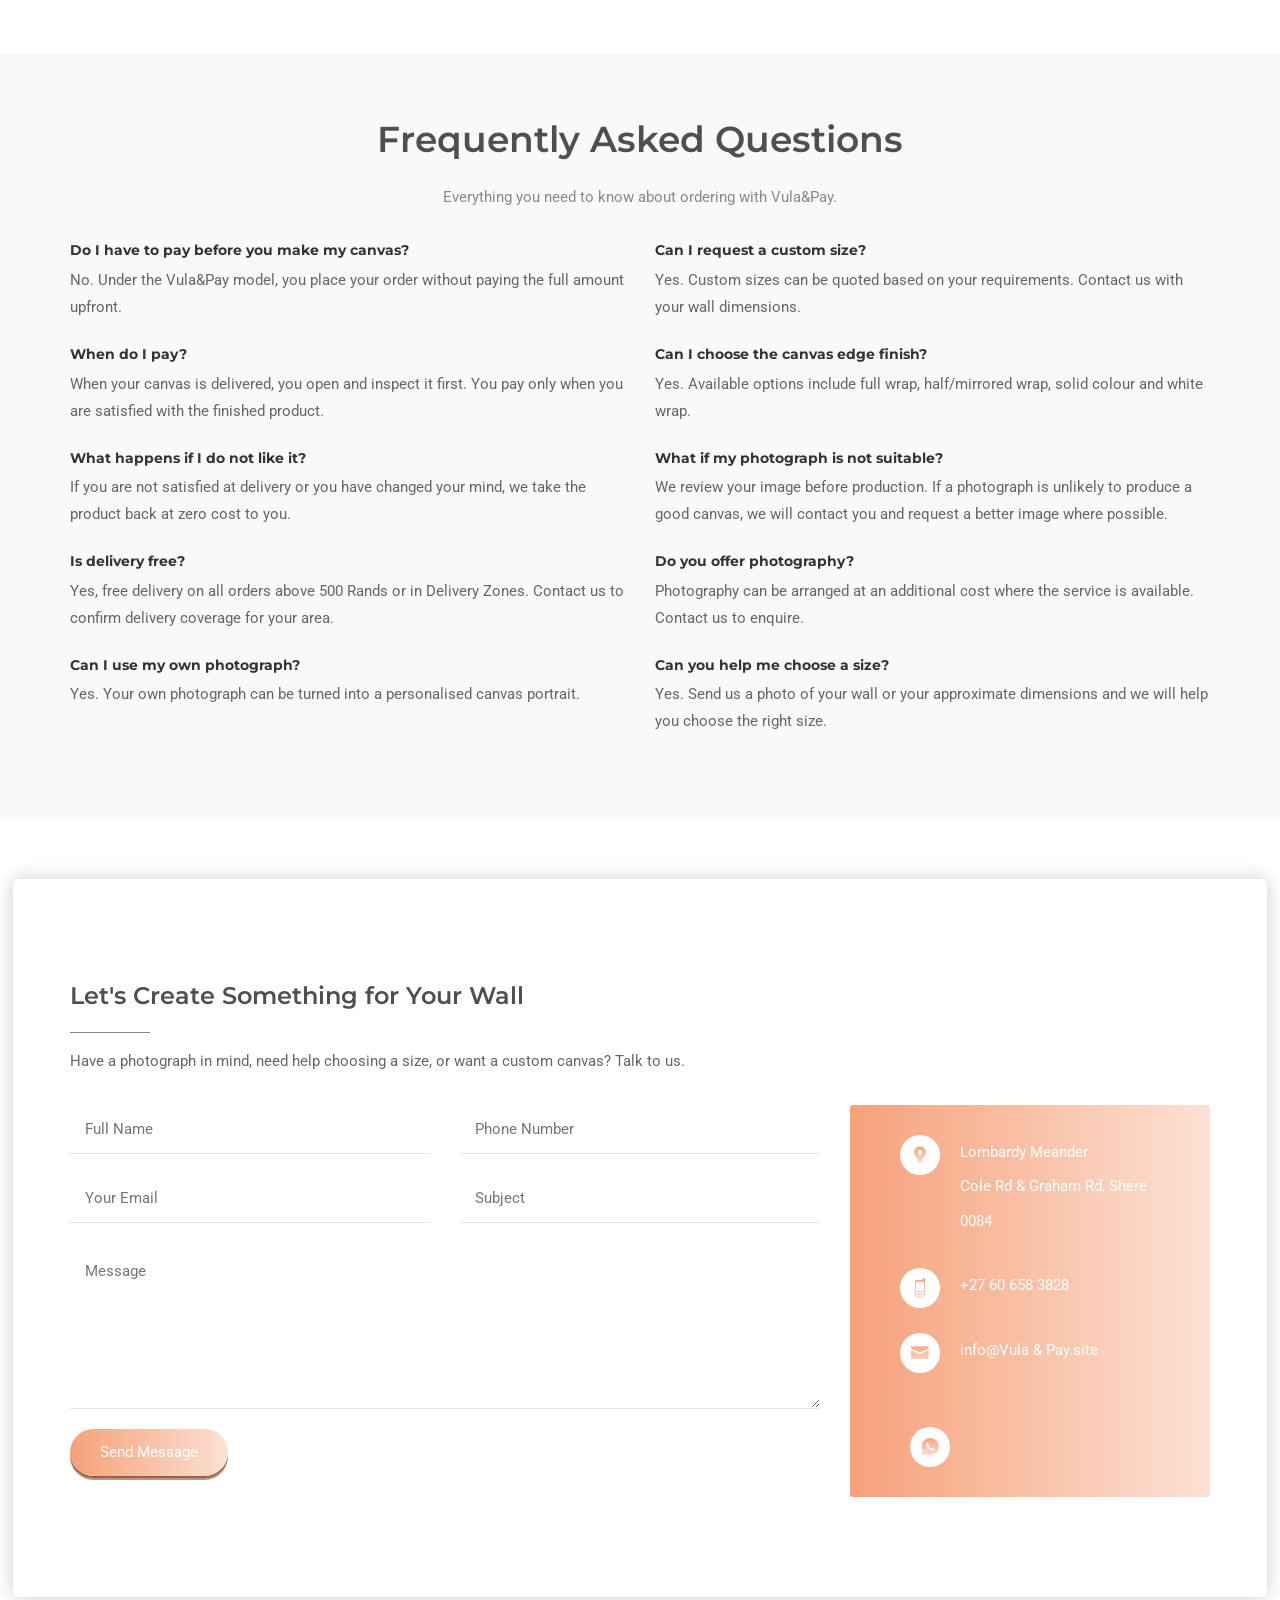
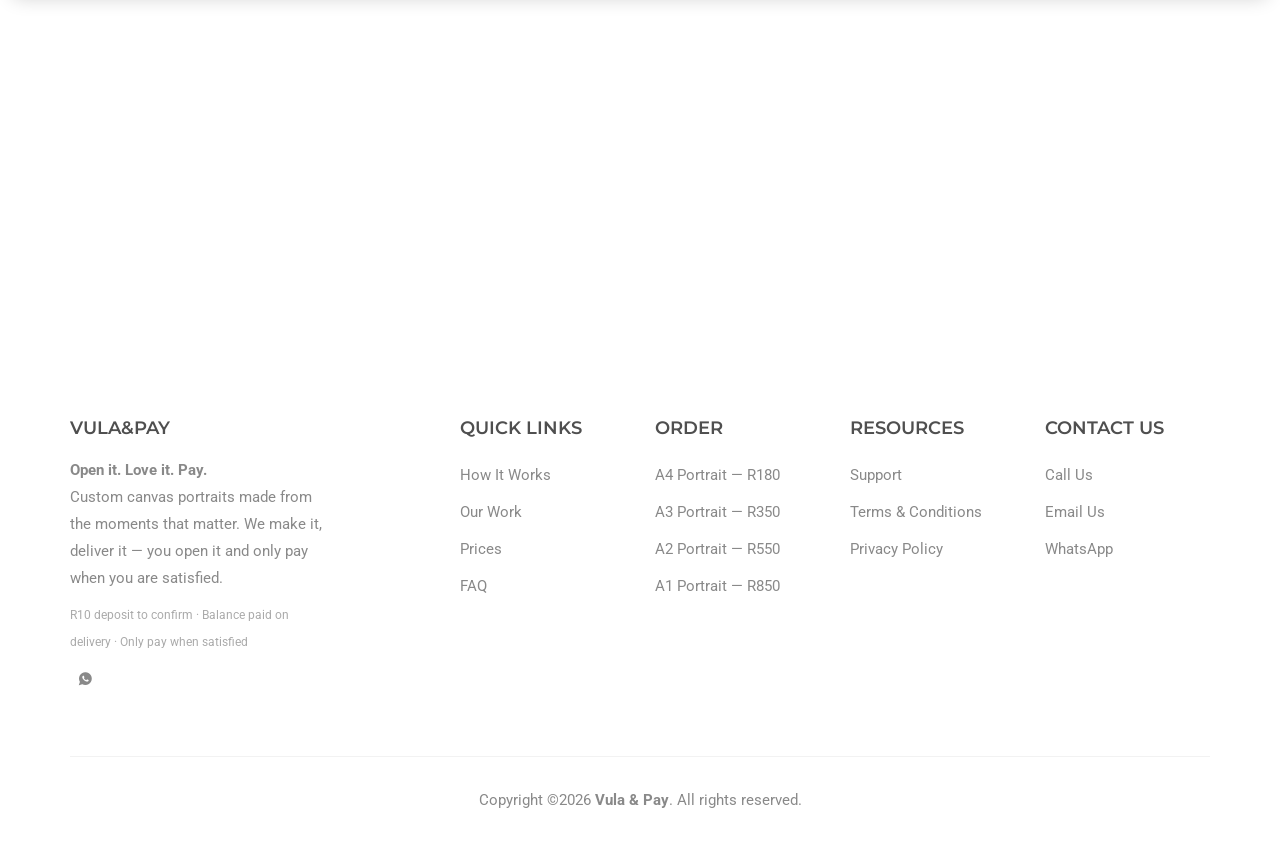
==== commit 7a868ce0: "Fix trust badge text to match T&Cs, remove Facebook/Instagram footer links" ====
--- a/upc website/index.html
+++ b/upc website/index.html
@@ -117,7 +117,7 @@
                 <p style="color:#f6a17a;font-size:13px;font-weight:700;letter-spacing:3px;text-transform:uppercase;margin-bottom:12px;" class="wow fadeInUp">Custom Canvas Portraits</p>
                 <h1 style="color:#ffffff;font-family:'Roboto',sans-serif;font-size:46px;font-weight:900;line-height:1.15;margin-bottom:18px;" class="wow fadeInUp">Open it. Love it.<br>Then pay.</h1>
                 <p style="color:#e8e8e8;font-size:16px;max-width:480px;margin-bottom:10px;" class="wow fadeInUp" data-wow-delay="0.3s">Turn your favourite photographs into beautiful wall canvas portraits. We make it, deliver it — you open it and only pay when you are satisfied.</p>
-                <p style="color:#f6a17a;font-size:13px;margin-bottom:28px;" class="wow fadeInUp" data-wow-delay="0.4s">No upfront payment &nbsp;·&nbsp; Free delivery &nbsp;·&nbsp; Zero-cost return if you change your mind</p>
+                <p style="color:#f6a17a;font-size:13px;margin-bottom:28px;" class="wow fadeInUp" data-wow-delay="0.4s">R10 deposit to confirm &nbsp;·&nbsp; Free delivery &nbsp;·&nbsp; Balance paid on delivery once satisfied</p>
                 <div class="wow fadeInUp" data-wow-delay="0.5s" style="display:flex;gap:14px;flex-wrap:wrap;">
                     <a href="#price-area" class="bttn bttn-primary" style="padding:13px 30px;font-size:15px;">Create Your Order</a>
                     <a href="#portfolio-area" class="bttn bttn-sm" style="padding:13px 30px;font-size:15px;background:transparent;border:2px solid #fff;color:#fff;">View Our Work</a>
@@ -128,7 +128,7 @@
         <div style="position:relative;z-index:1;width:420px;flex-shrink:0;background:rgba(0,0,0,0.55);display:flex;align-items:center;padding:60px 36px;border-radius:50% 0 0 50% / 10% 0 0 10%;">
             <div style="width:100%;">
                 <h3 style="color:#f6a17a;margin-bottom:6px;font-size:20px;">How It Works</h3>
-                <p style="color:#aaa;margin-bottom:28px;font-size:13px;">Four steps. No upfront payment.</p>
+                <p style="color:#aaa;margin-bottom:28px;font-size:13px;">Simple steps. R10 deposit. Pay the rest on delivery.</p>
                 <div style="display:flex;align-items:flex-start;margin-bottom:20px;">
                     <div style="min-width:40px;height:40px;border-radius:50%;background:#f6a17a;display:flex;align-items:center;justify-content:center;font-size:18px;color:#fff;margin-right:14px;flex-shrink:0;"><i class="icofont icofont-cart"></i></div>
                     <div><h5 style="color:#fff;margin:0 0 3px;font-size:14px;">1. Create Your Order</h5><p style="color:#aaa;margin:0;font-size:12px;">Choose your size, upload your photo, pick your finish. Nothing to pay now.</p></div>
@@ -675,9 +675,7 @@
                                 </li>
                             </ul>
                             <div class="social-menu-2">
-                                <a href="https://www.facebook.com/profile.php?id=100092993230511"><i class="icofont icofont-social-facebook"></i></a>
                                 <a href="https://wa.me/c/27606583828"><i class="icofont icofont-social-whatsapp"></i></a>
-                                <a href="https://instagram.com/ultimate_potraits_and_canvas?igshid=NzZhOTFlYzFmZQ=="><i class="icofont icofont-social-instagram"></i></a>
                             </div>
                         </div>
                     </div>
@@ -700,11 +698,9 @@
                         <div class="footer-text">
                             <h4 class="upper">Vula&amp;Pay</h4>
                             <p><strong>Open it. Love it. Pay.</strong><br>Custom canvas portraits made from the moments that matter. We make it, deliver it — you open it and only pay when you are satisfied.</p>
-                            <p style="font-size:12px;color:#aaa;margin-top:8px;">No upfront payment · Open before you pay · Zero-cost return if you change your mind</p>
+                            <p style="font-size:12px;color:#aaa;margin-top:8px;">R10 deposit to confirm · Balance paid on delivery · Only pay when satisfied</p>
                             <div class="social-menu">
-                                <a href="https://www.facebook.com/profile.php?id=100092993230511"><i class="icofont icofont-social-facebook"></i></a>
                                 <a href="https://wa.me/c/27606583828"><i class="icofont icofont-social-whatsapp"></i></a>
-                                <a href="https://instagram.com/ultimate_potraits_and_canvas?igshid=NzZhOTFlYzFmZQ=="><i class="icofont icofont-social-instagram"></i></a>
                             </div>
                         </div>
                     </div>
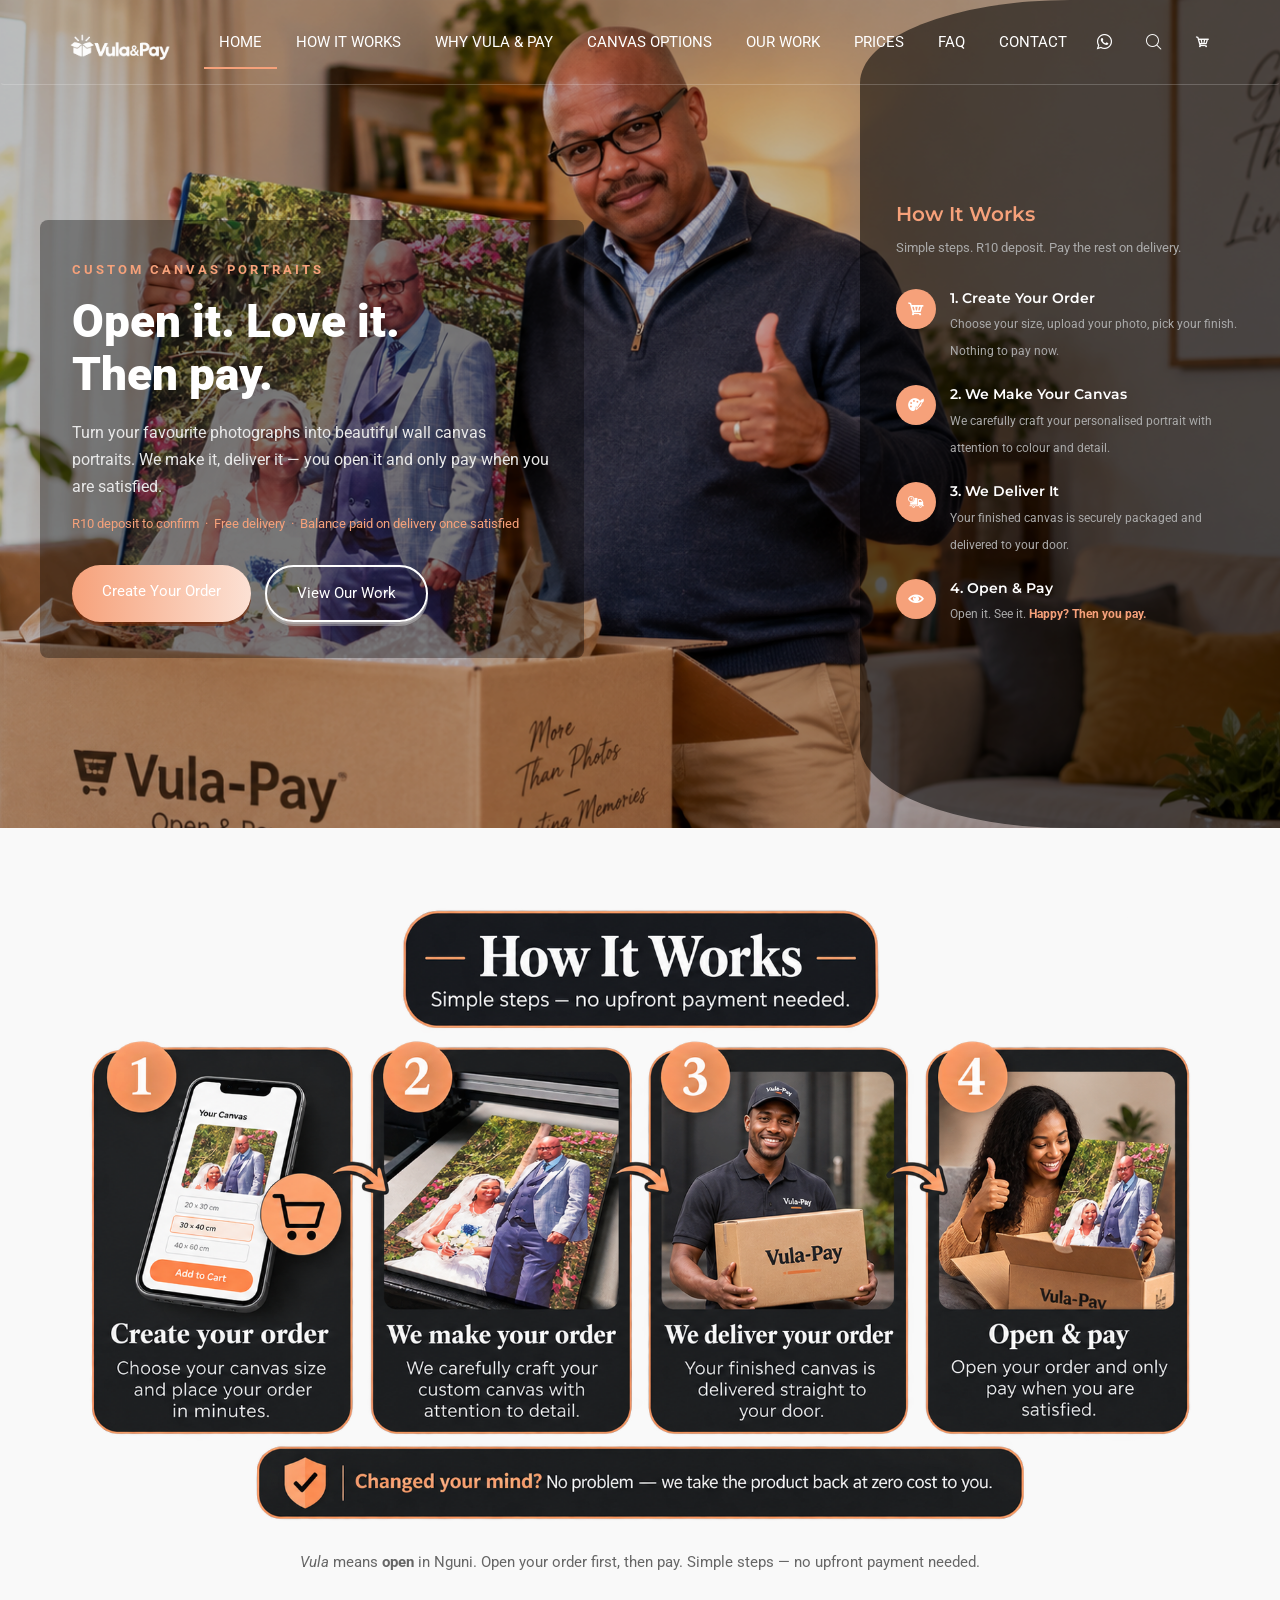
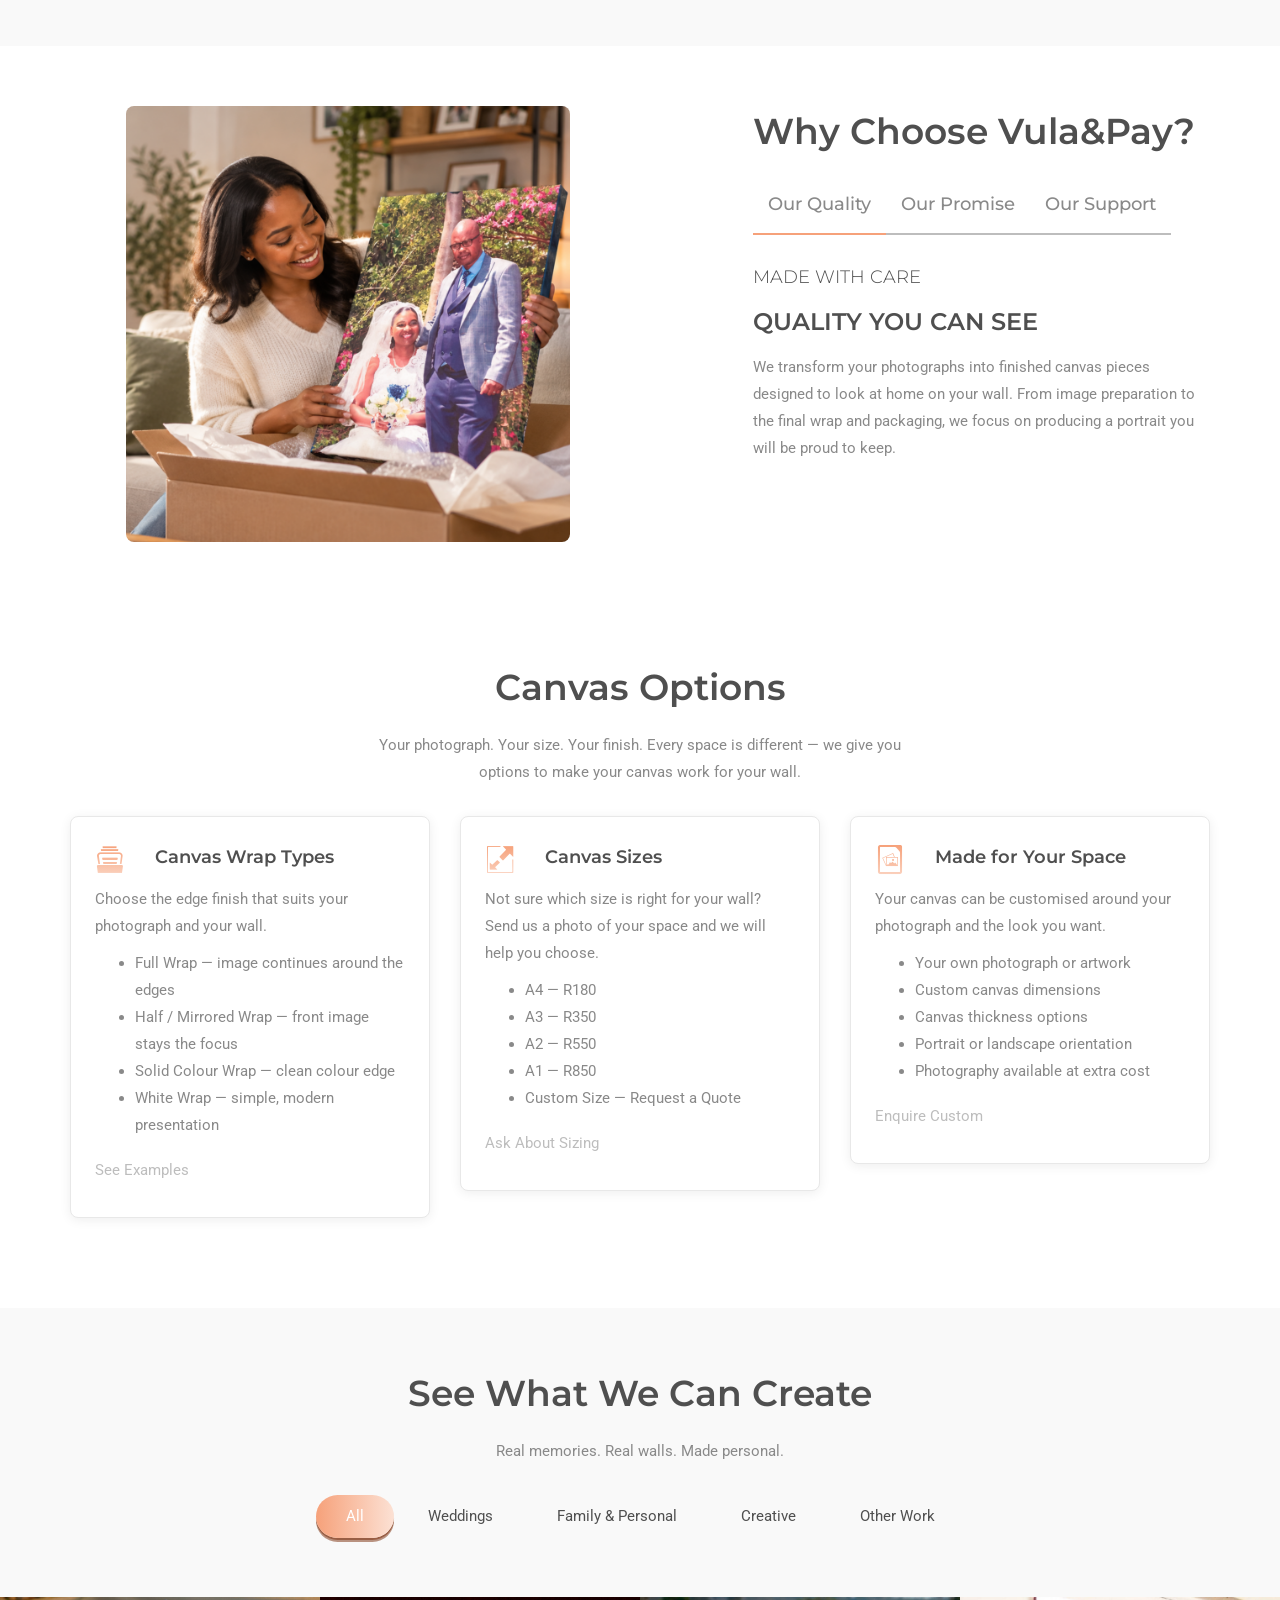
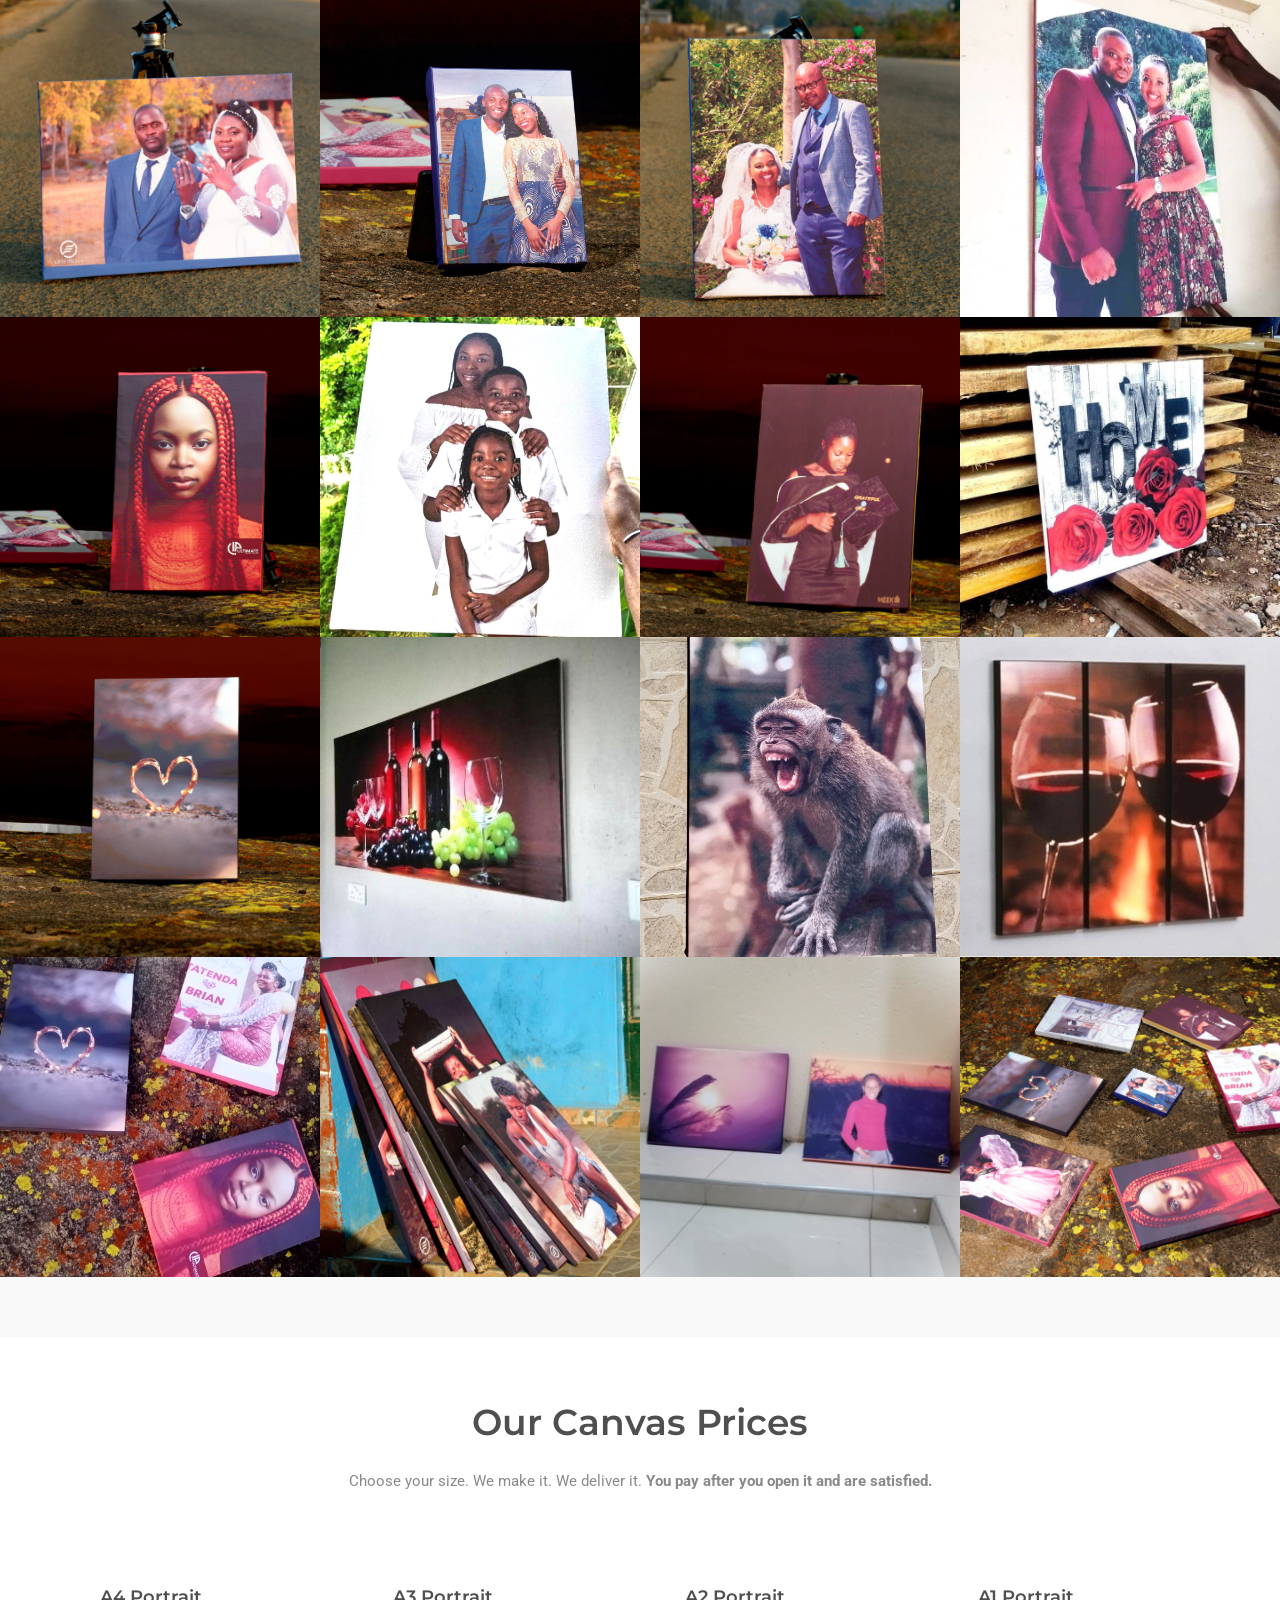
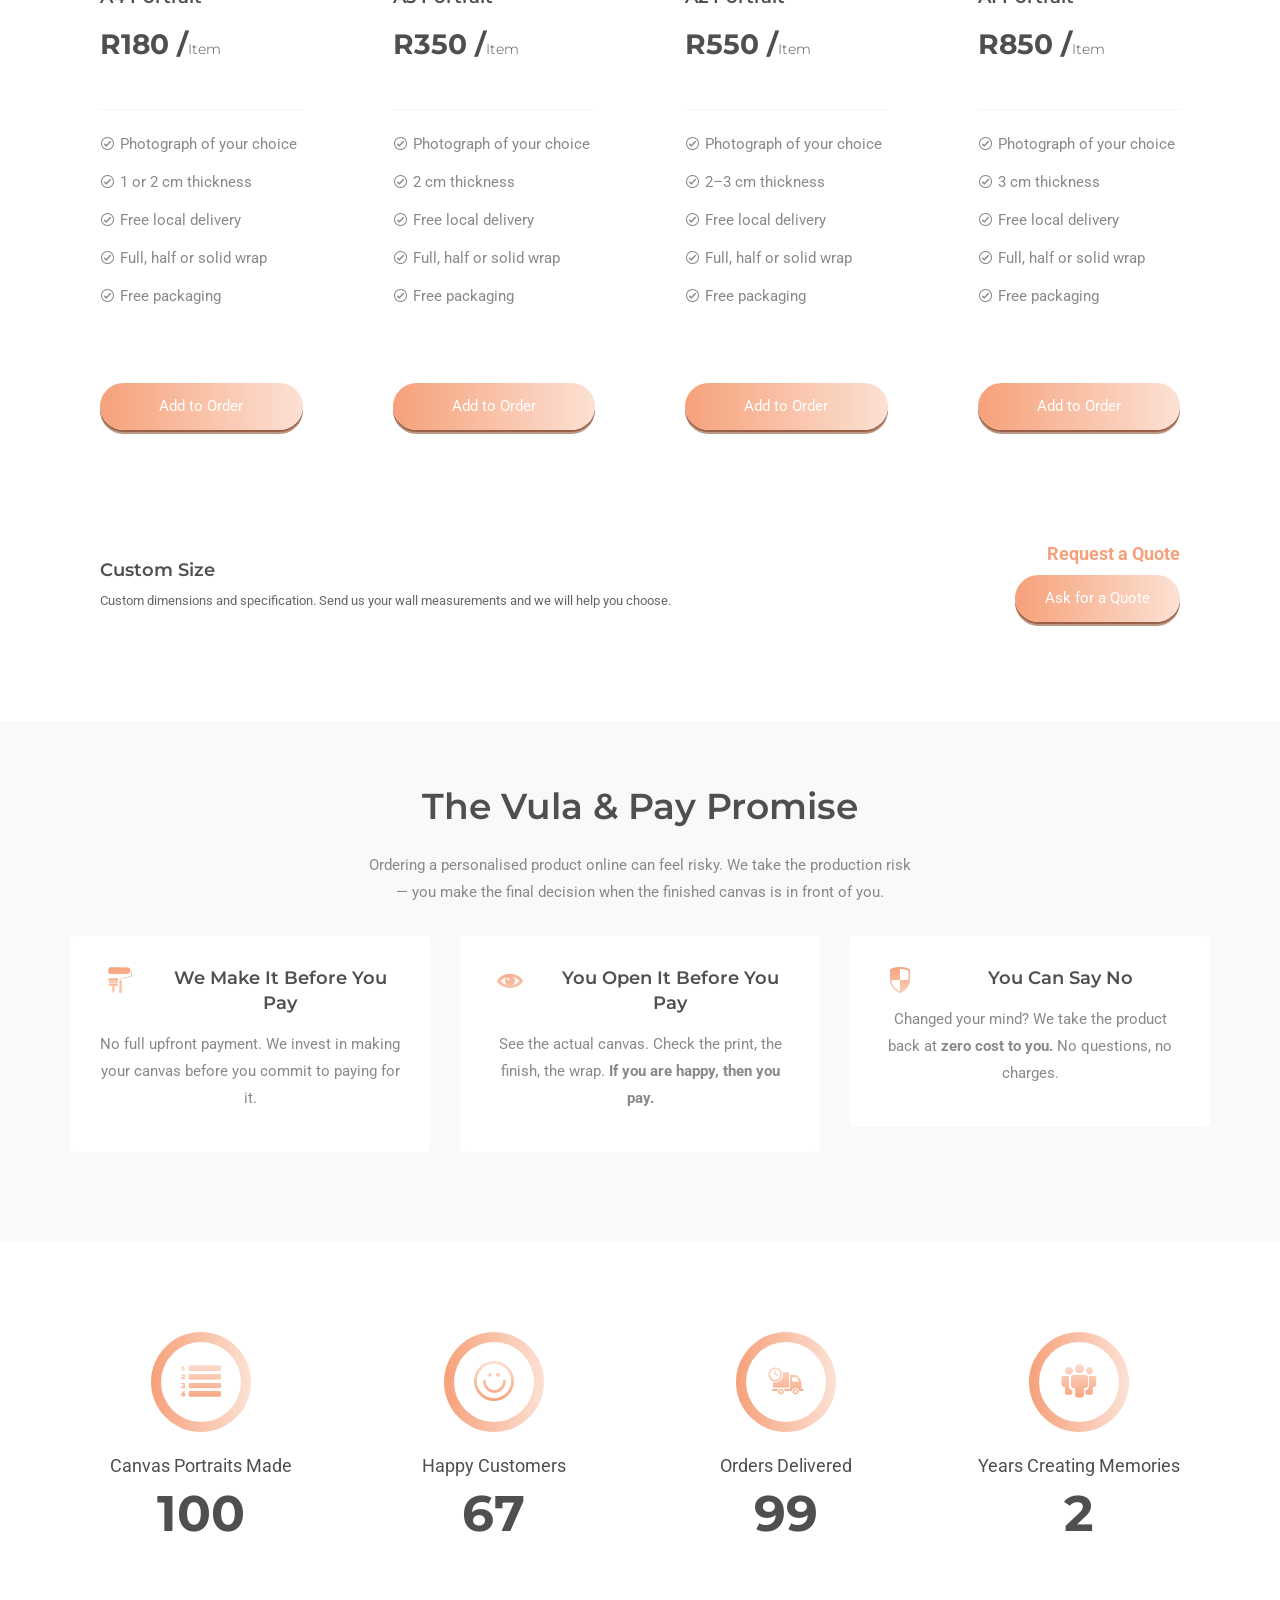
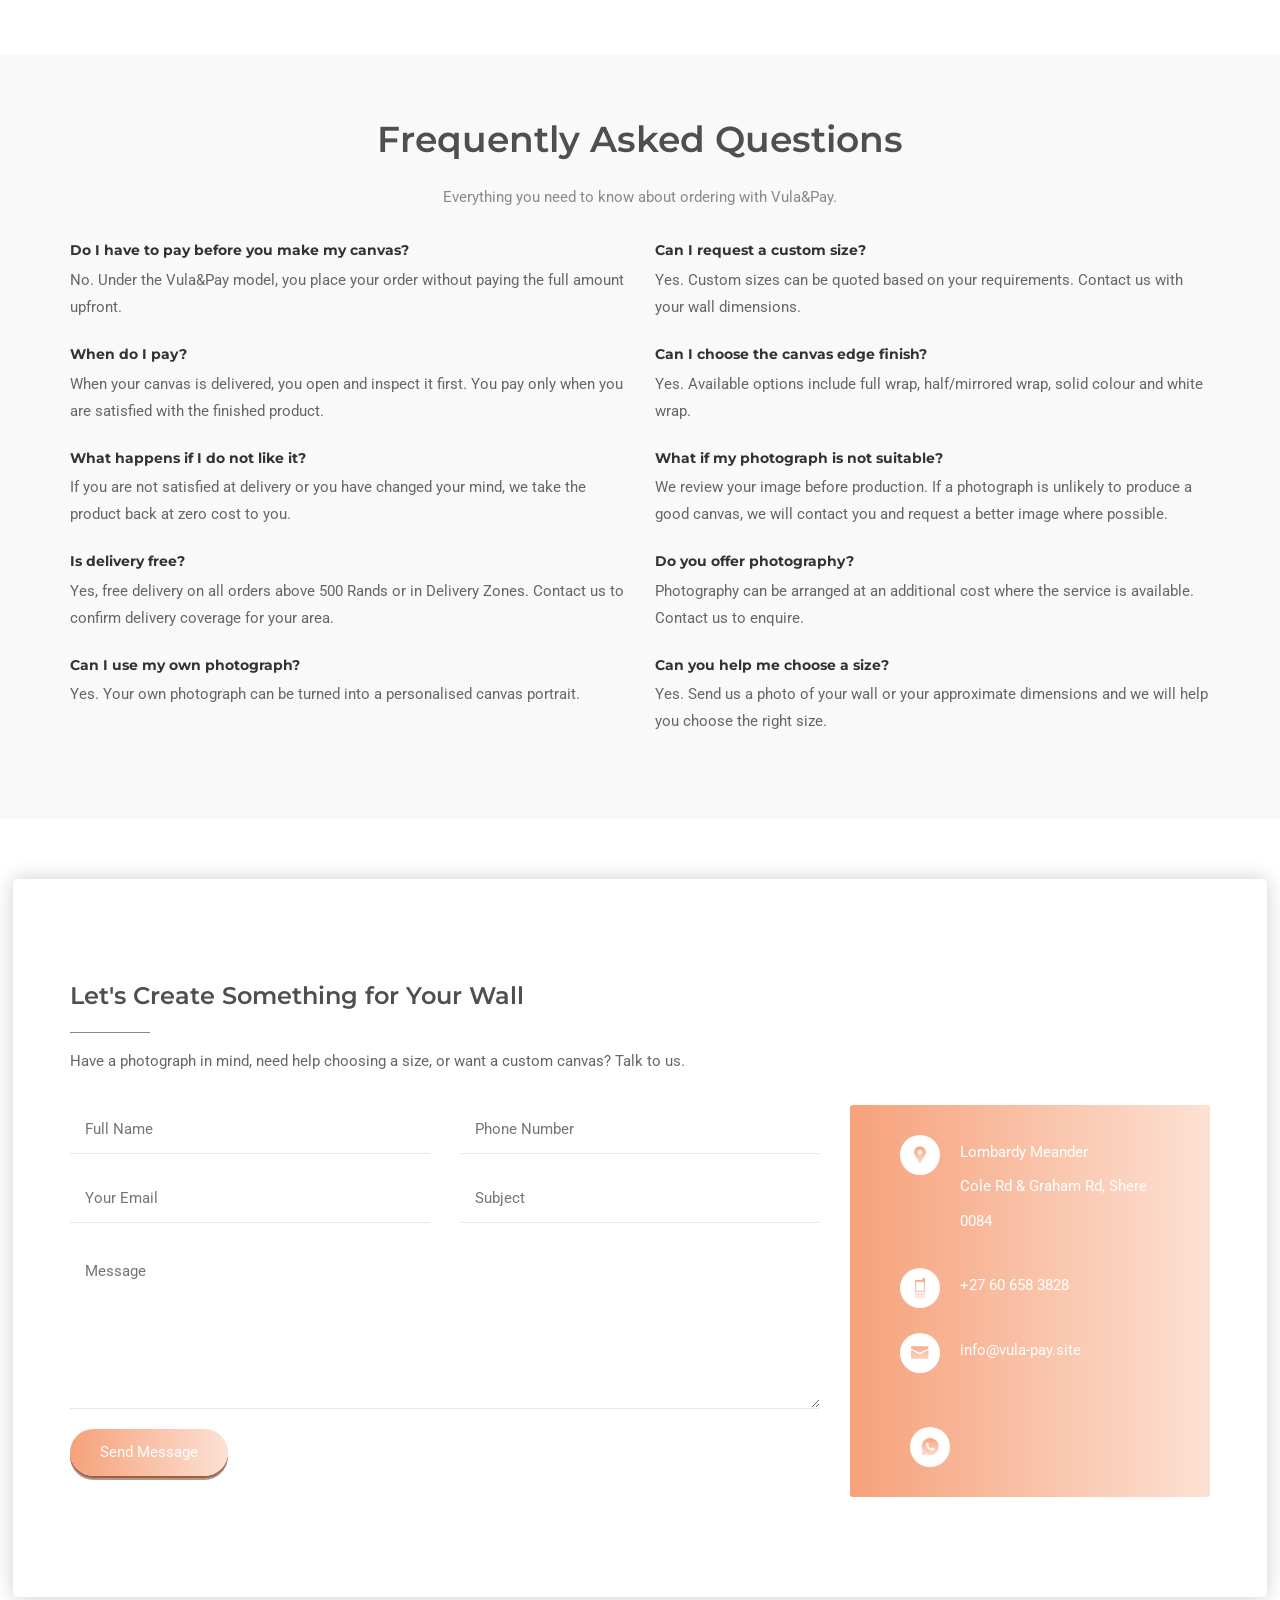
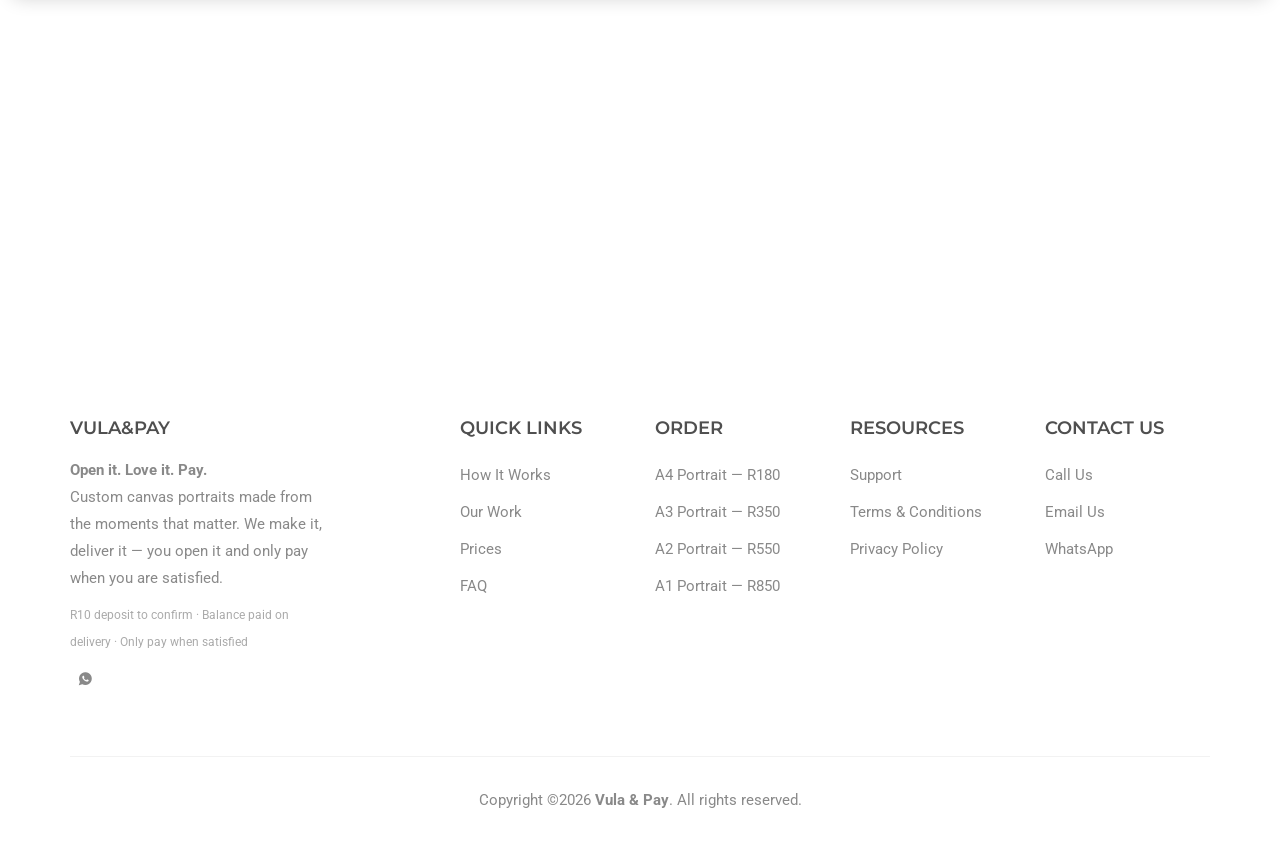
==== commit fd4fe2d1: "Fix email, wa.me links, contact form, returns policy, favicon on terms" ====
--- a/upc website/index.html
+++ b/upc website/index.html
@@ -644,7 +644,7 @@
                 <div class="row">
                     <div class="col-xs-12 col-md-8">
                         <div class="contact-form">
-                            <form action="process.php" id="contact-form" method="post">
+                            <form action="https://formspree.io/f/xzzbbqkp" id="contact-form" method="post">
                                 <div class="form-double">
                                     <input type="text" id="form-name" name="form-name" placeholder="Full Name" required>
                                     <input type="number" name="form-phone" placeholder="Phone Number">
@@ -670,12 +670,12 @@
                                     +27 60 658 3828
                                 </li>
                                 <li>
-                                    <span class="info-icon"><a href="mailto:info@Vula & Pay.site"><i class="icofont icofont-envelope"></i></a></span>
-                                    info@Vula & Pay.site
+                                    <span class="info-icon"><a href="mailto:info@vula-pay.site"><i class="icofont icofont-envelope"></i></a></span>
+                                    info@vula-pay.site
                                 </li>
                             </ul>
                             <div class="social-menu-2">
-                                <a href="https://wa.me/c/27606583828"><i class="icofont icofont-social-whatsapp"></i></a>
+                                <a href="https://wa.me/27606583828"><i class="icofont icofont-social-whatsapp"></i></a>
                             </div>
                         </div>
                     </div>
@@ -700,7 +700,7 @@
                             <p><strong>Open it. Love it. Pay.</strong><br>Custom canvas portraits made from the moments that matter. We make it, deliver it — you open it and only pay when you are satisfied.</p>
                             <p style="font-size:12px;color:#aaa;margin-top:8px;">R10 deposit to confirm · Balance paid on delivery · Only pay when satisfied</p>
                             <div class="social-menu">
-                                <a href="https://wa.me/c/27606583828"><i class="icofont icofont-social-whatsapp"></i></a>
+                                <a href="https://wa.me/27606583828"><i class="icofont icofont-social-whatsapp"></i></a>
                             </div>
                         </div>
                     </div>
@@ -741,8 +741,8 @@
                             <h4 class="upper">Contact Us</h4>
                             <ul>
                                 <li><a href="tel:+27606583828">Call Us</a></li>
-                                <li><a href="mailto:info@Vula & Pay.site">Email Us</a></li>
-                                <li><a href="https://wa.me/c/27606583828">WhatsApp</a></li>
+                                <li><a href="mailto:info@vula-pay.site">Email Us</a></li>
+                                <li><a href="https://wa.me/27606583828">WhatsApp</a></li>
                             </ul>
                         </div>
                     </div>
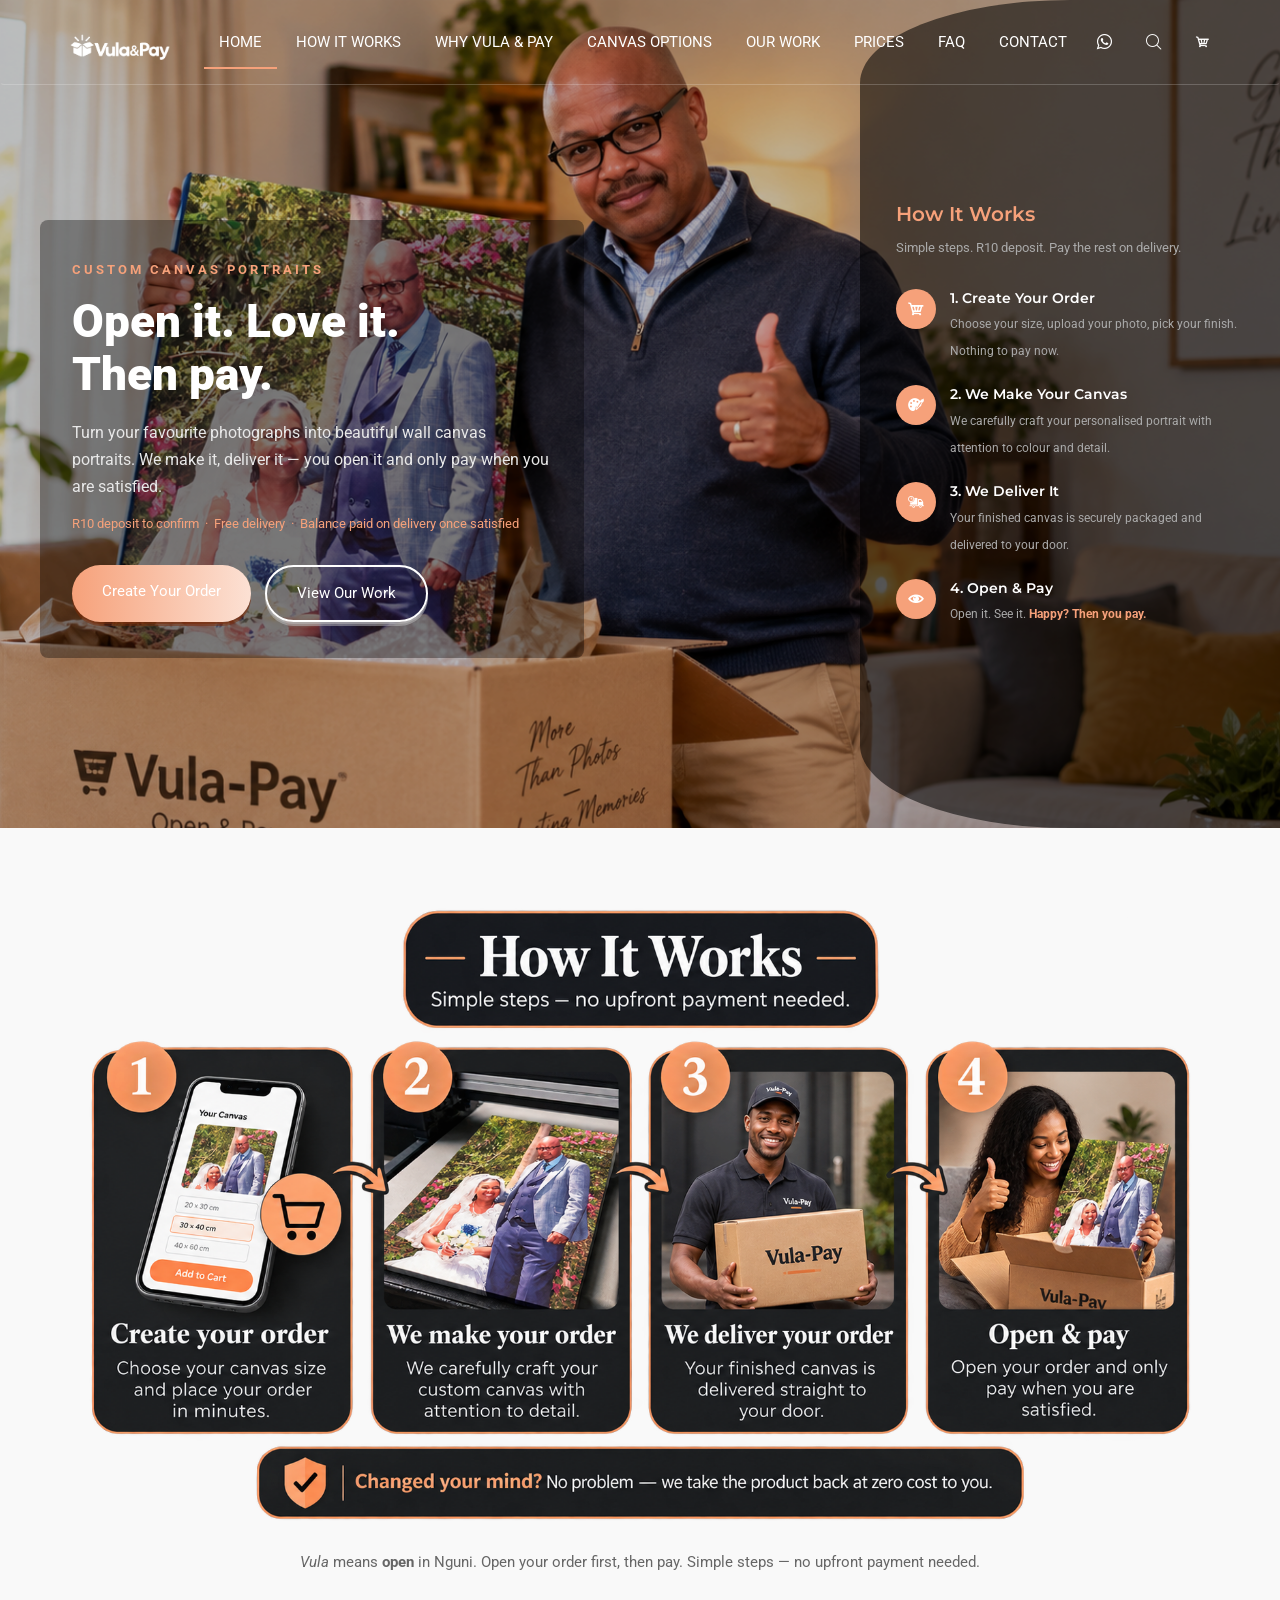
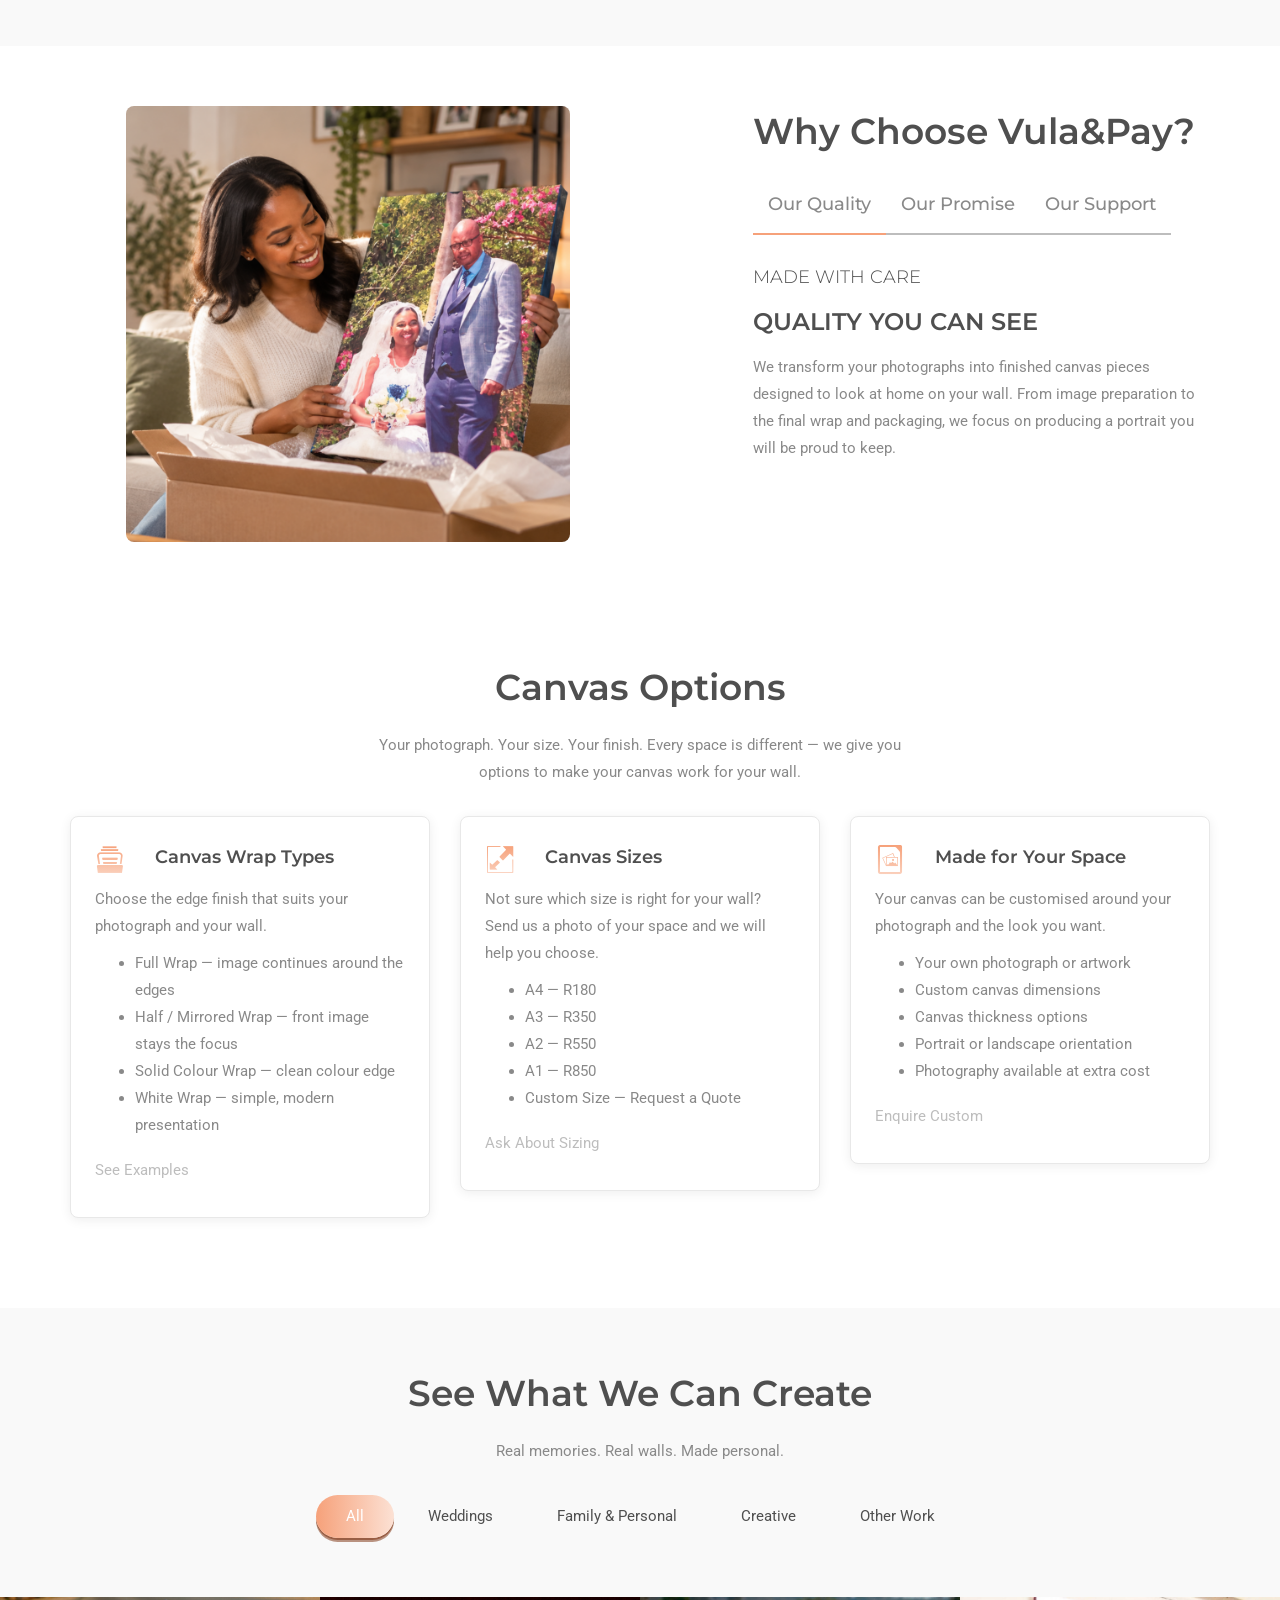
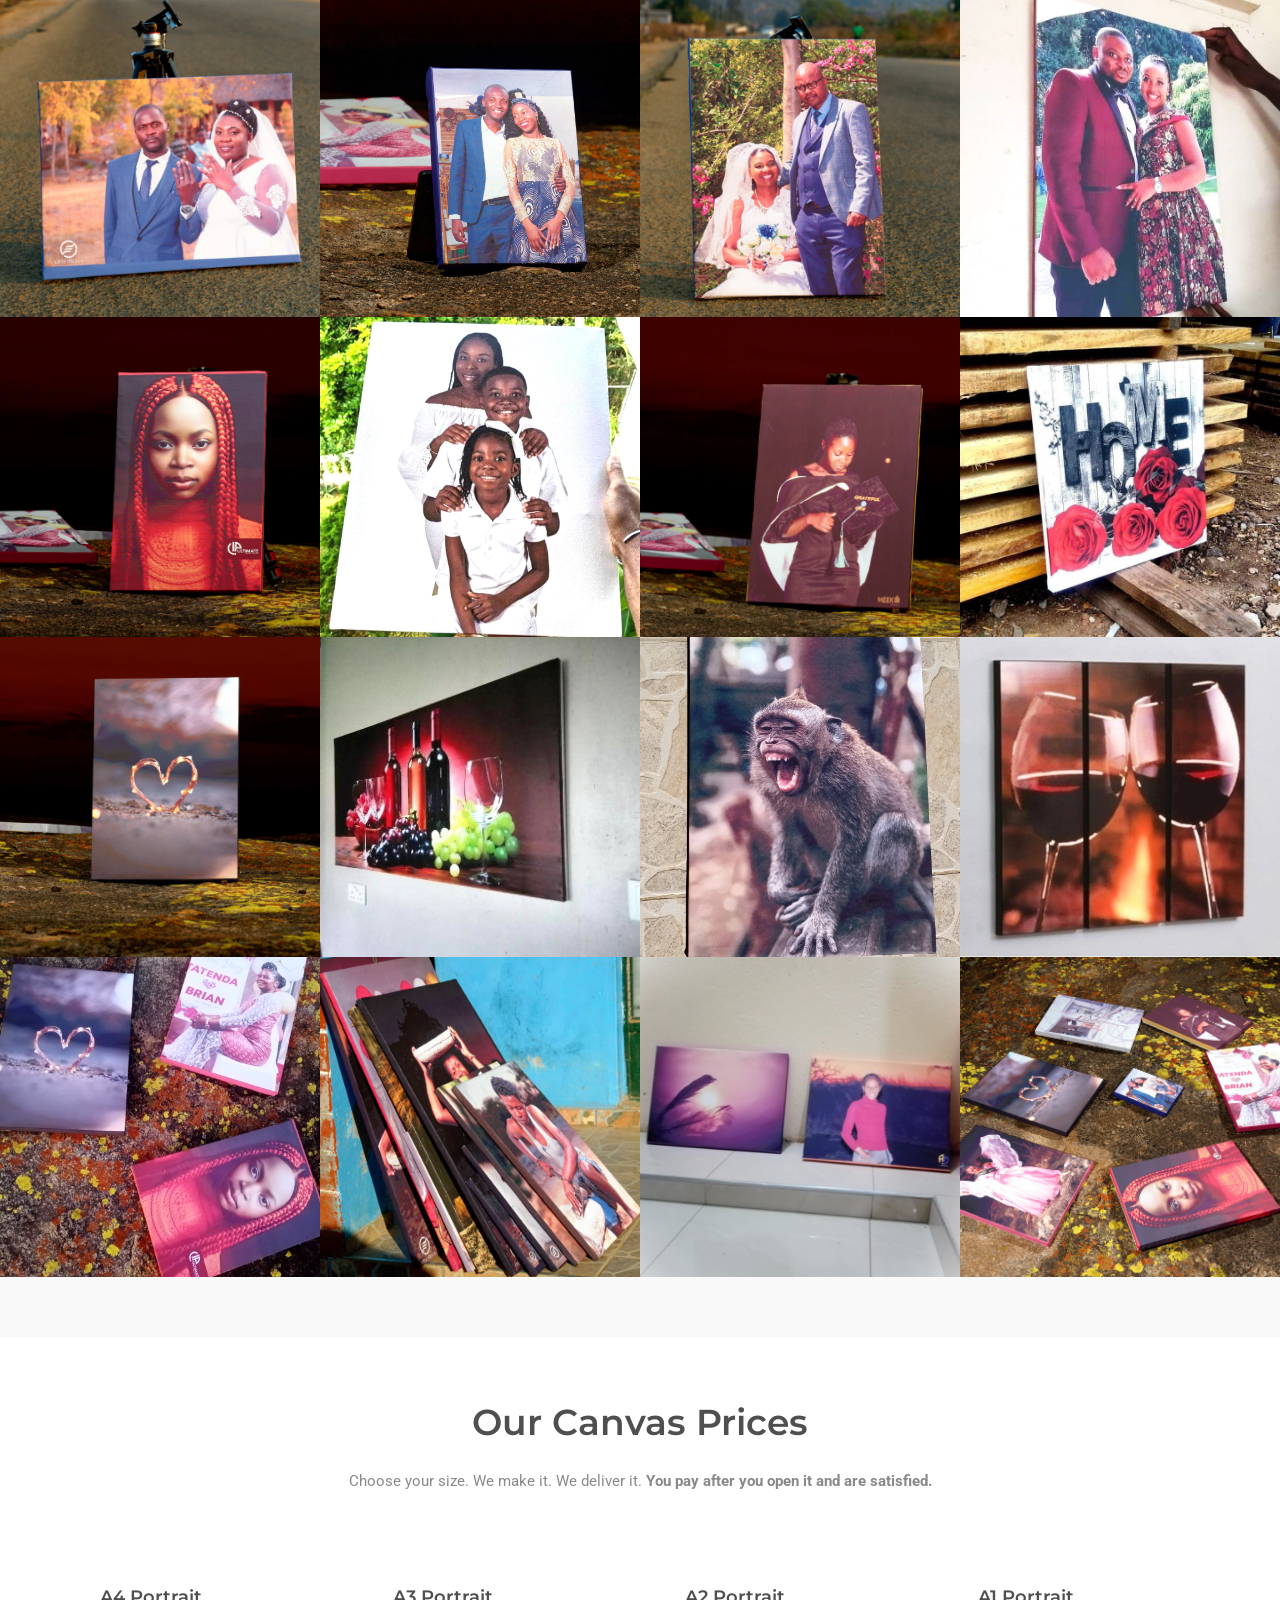
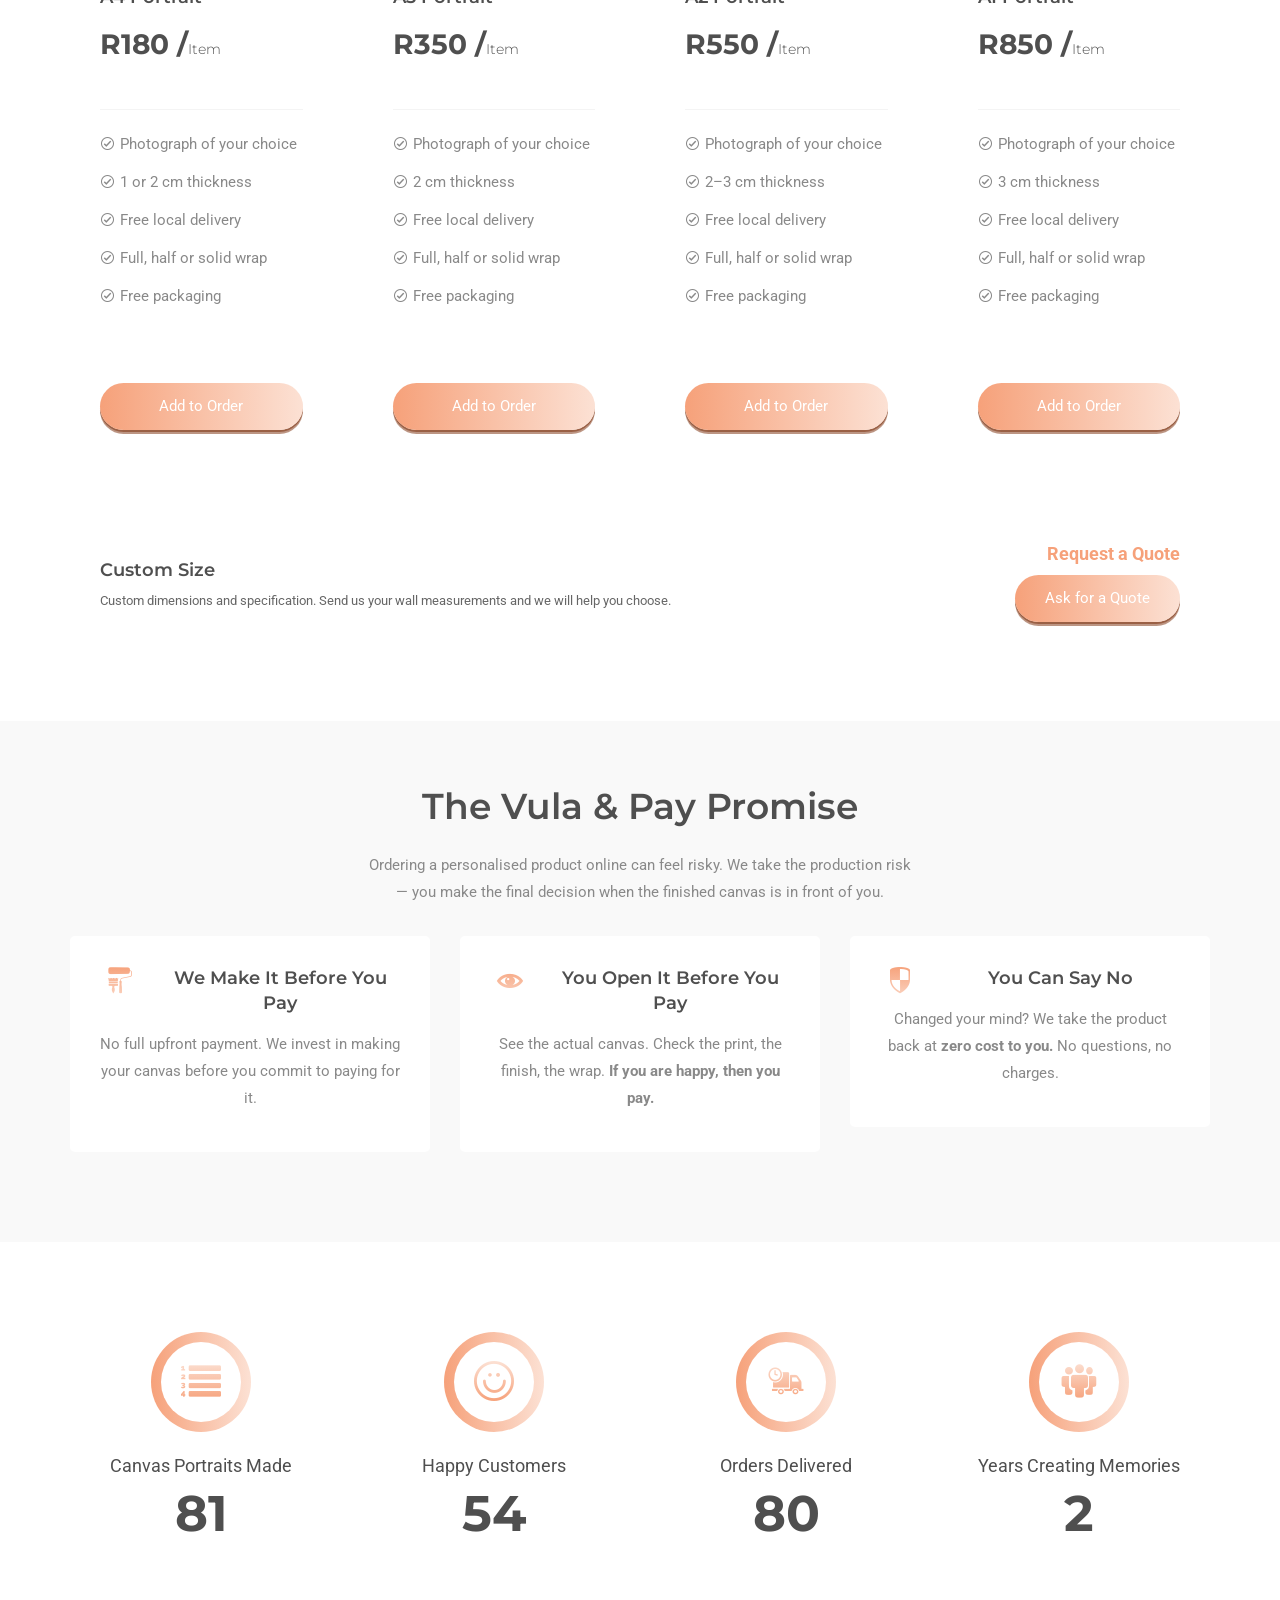
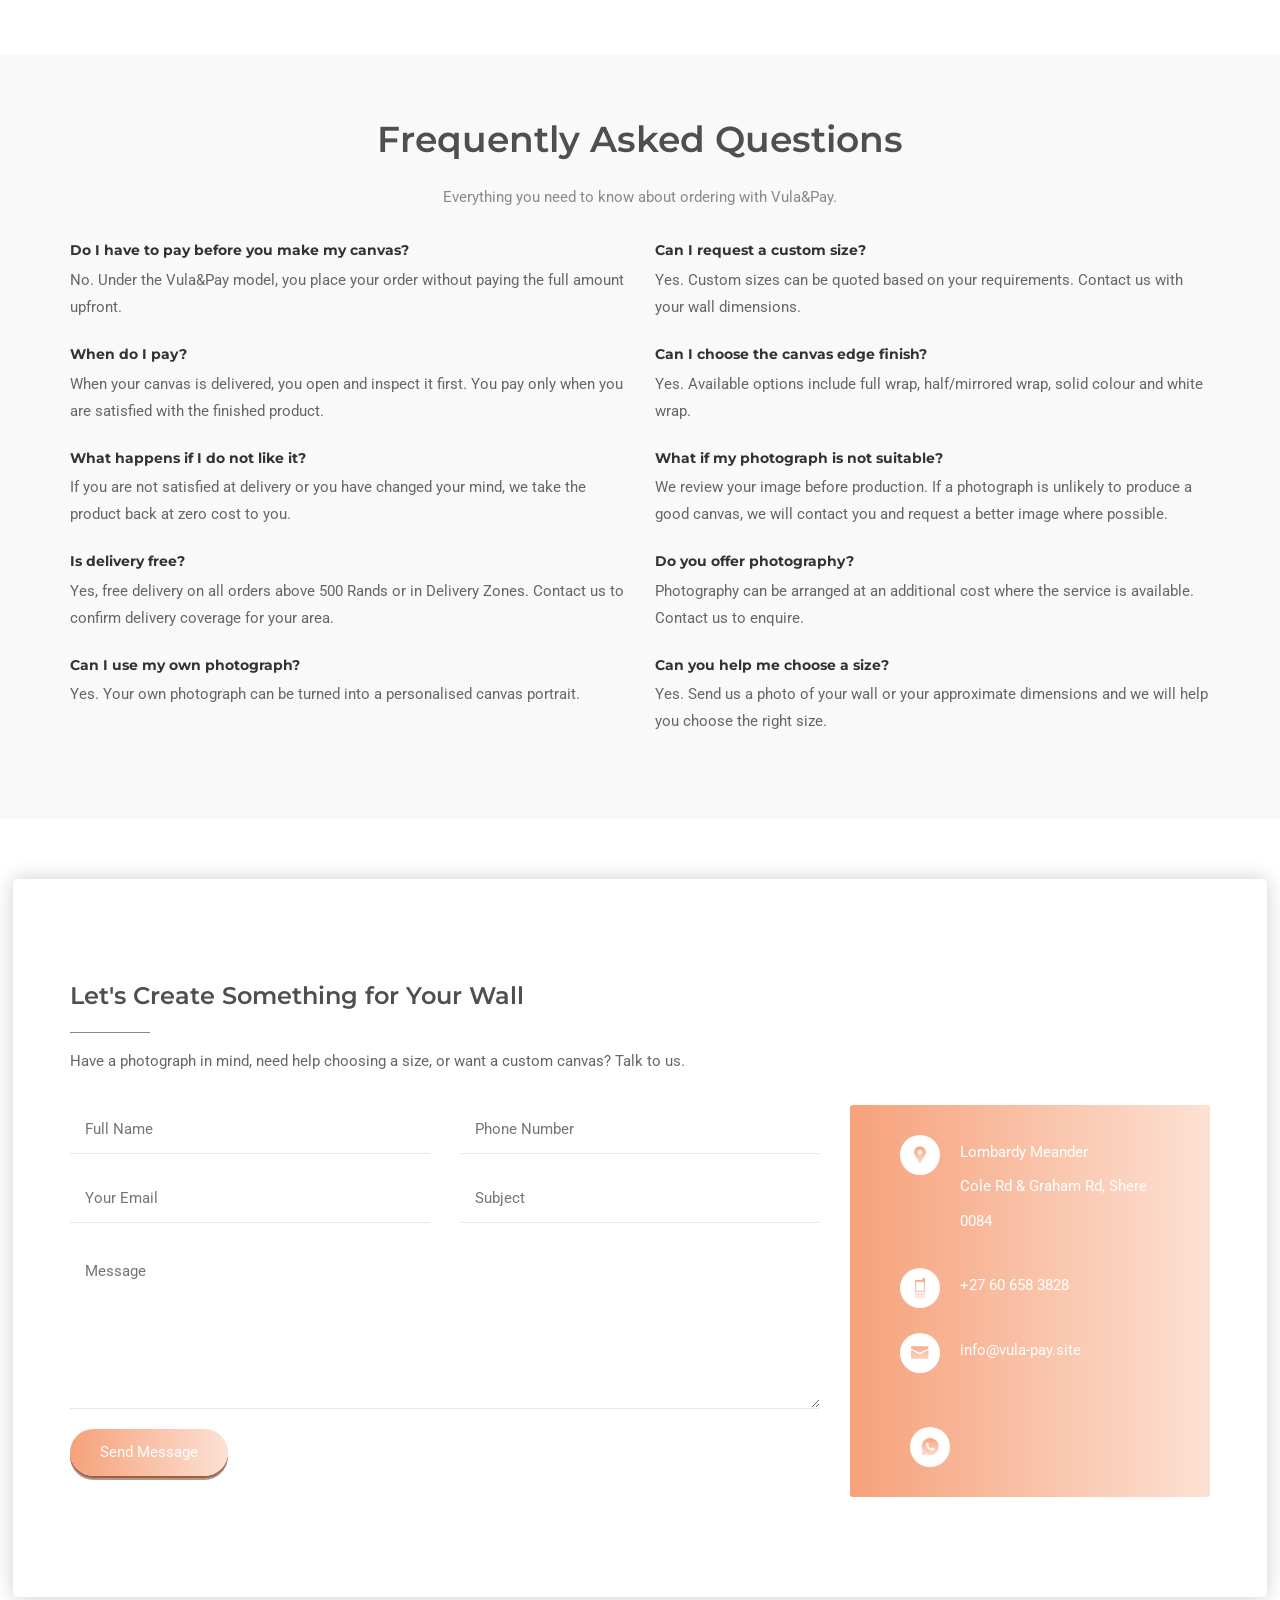
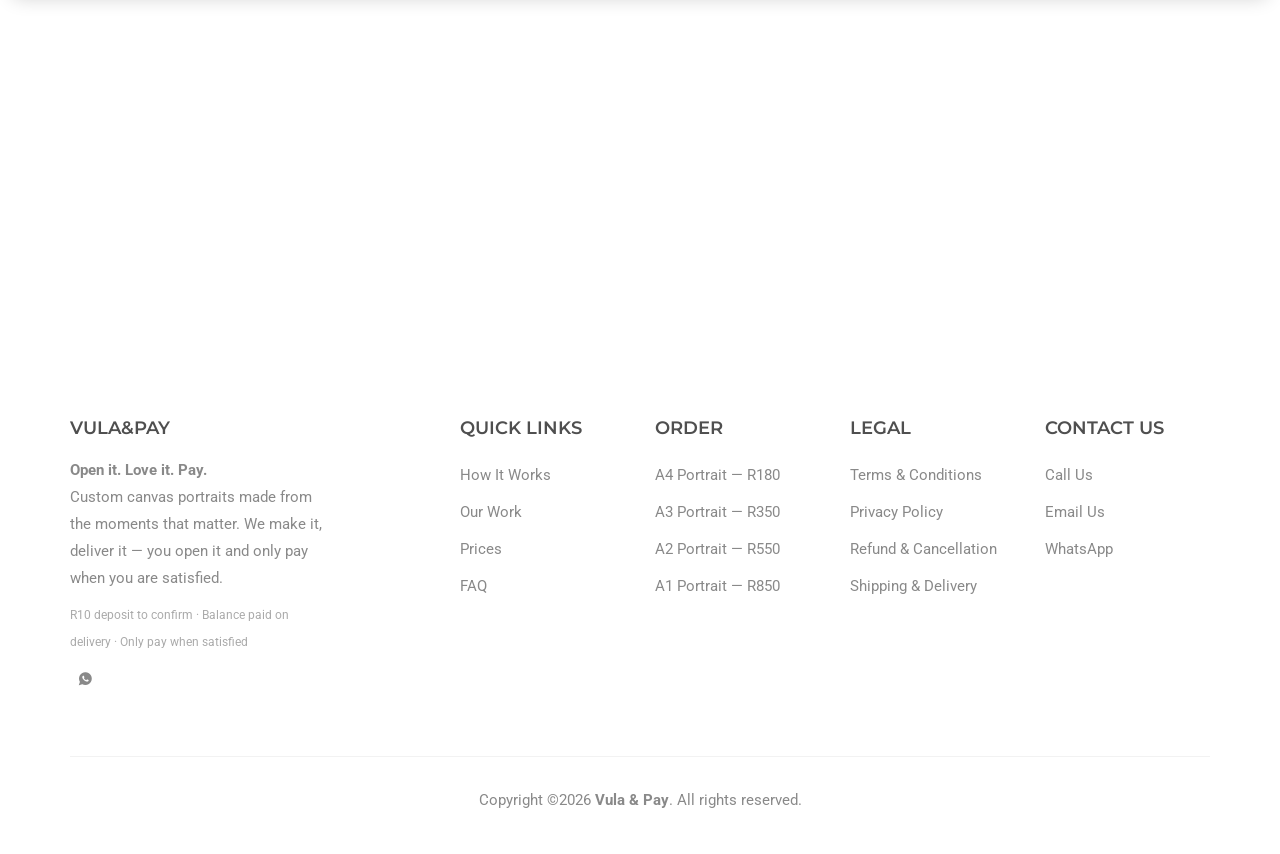
==== commit 1a50ea77: "Add Privacy, Refund and Shipping policy pages for PayFast compliance" ====
--- a/upc website/index.html
+++ b/upc website/index.html
@@ -728,11 +728,12 @@
                     </div>
                     <div class="col-xs-6 col-md-2">
                         <div class="footer-single">
-                            <h4 class="upper">Resources</h4>
+                            <h4 class="upper">Legal</h4>
                             <ul>
-                                <li><a href="#contact-area">Support</a></li>
                                 <li><a href="terms.html">Terms &amp; Conditions</a></li>
-                                <li><a href="terms.html">Privacy Policy</a></li>
+                                <li><a href="privacy.html">Privacy Policy</a></li>
+                                <li><a href="refunds.html">Refund &amp; Cancellation</a></li>
+                                <li><a href="shipping.html">Shipping &amp; Delivery</a></li>
                             </ul>
                         </div>
                     </div>
--- a/upc website/style2.css
+++ b/upc website/style2.css
@@ -29,6 +29,12 @@
 .site2 .mainmenu-area,
 .mainmenu-area.affix {
     background-color: rgba(0, 0, 0, 0.85);
+}
+
+/* Keep logo visible on dark navbar */
+.mainmenu-area .navbar-brand img {
+    filter: brightness(0) invert(1);
+    transition: filter 0.3s;
 }
 
 .mainmenu-area #mainmenu ul.nav.navbar-nav li a {
